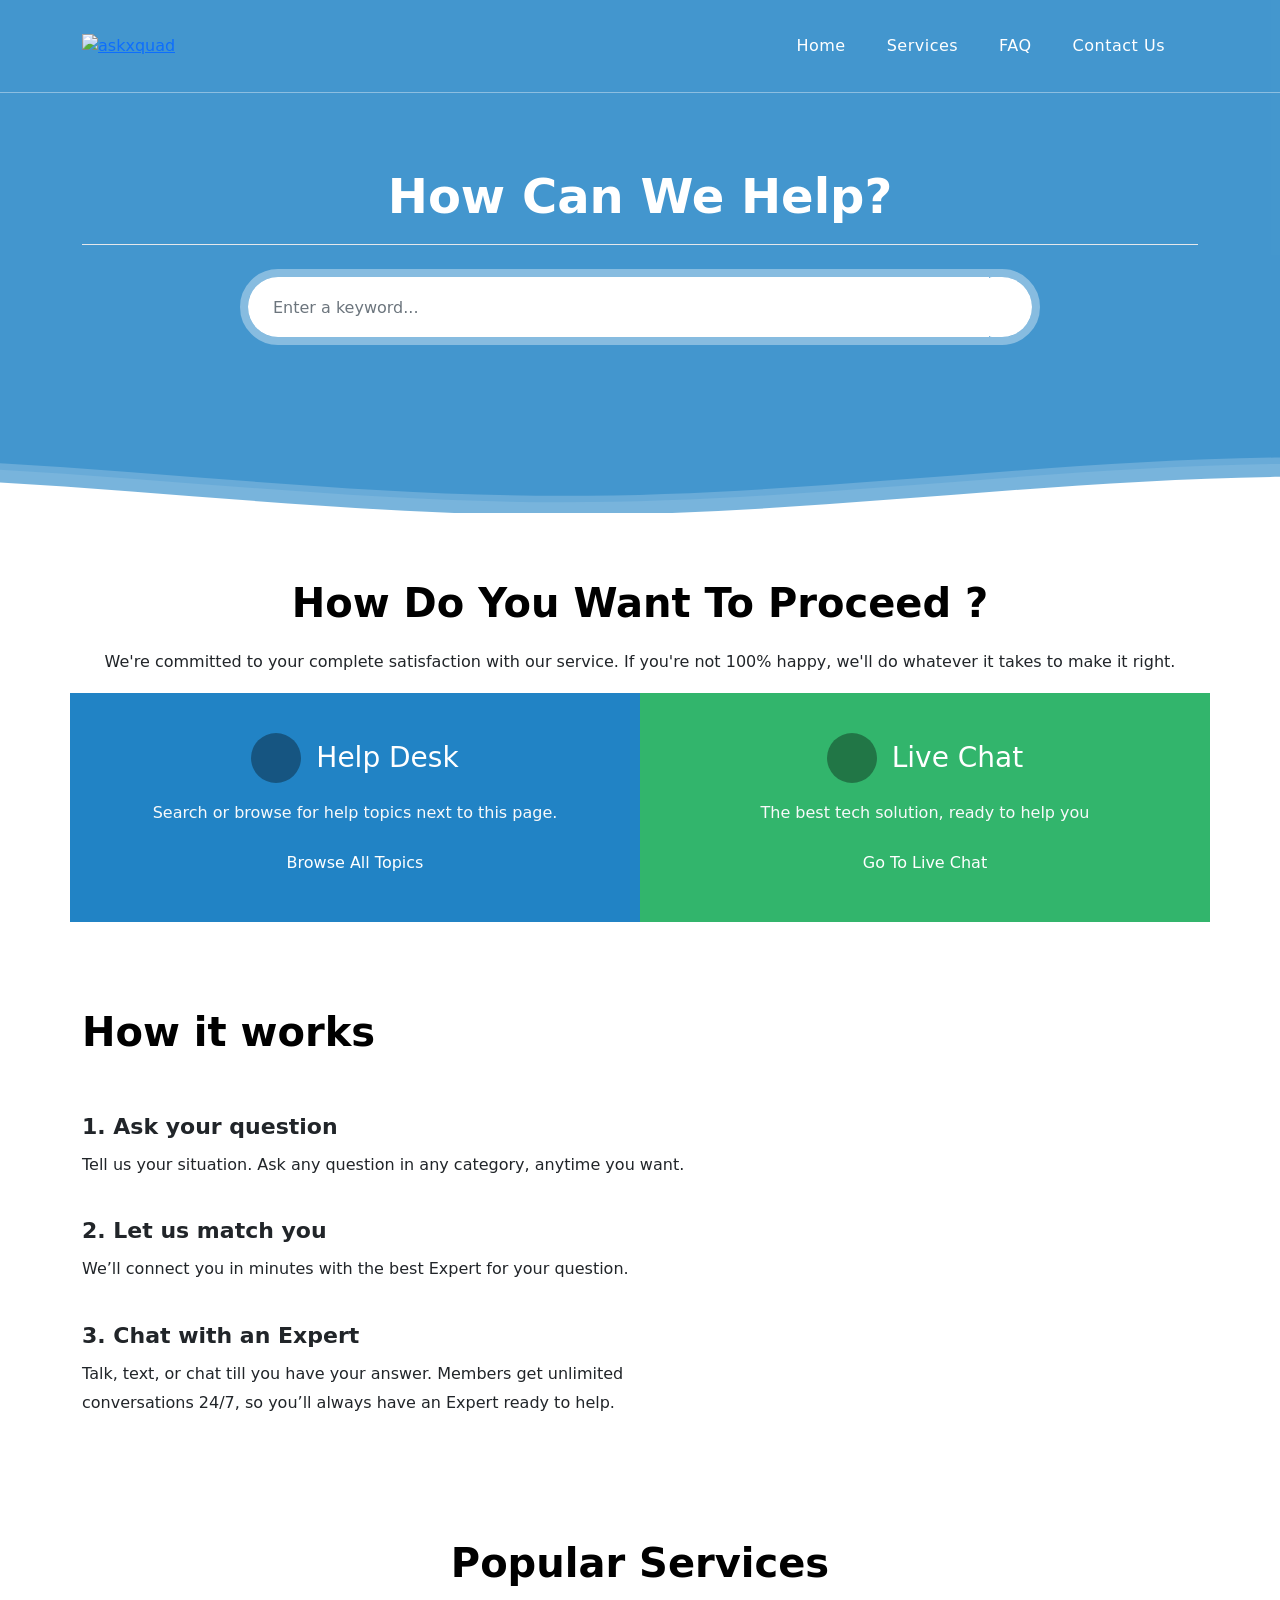
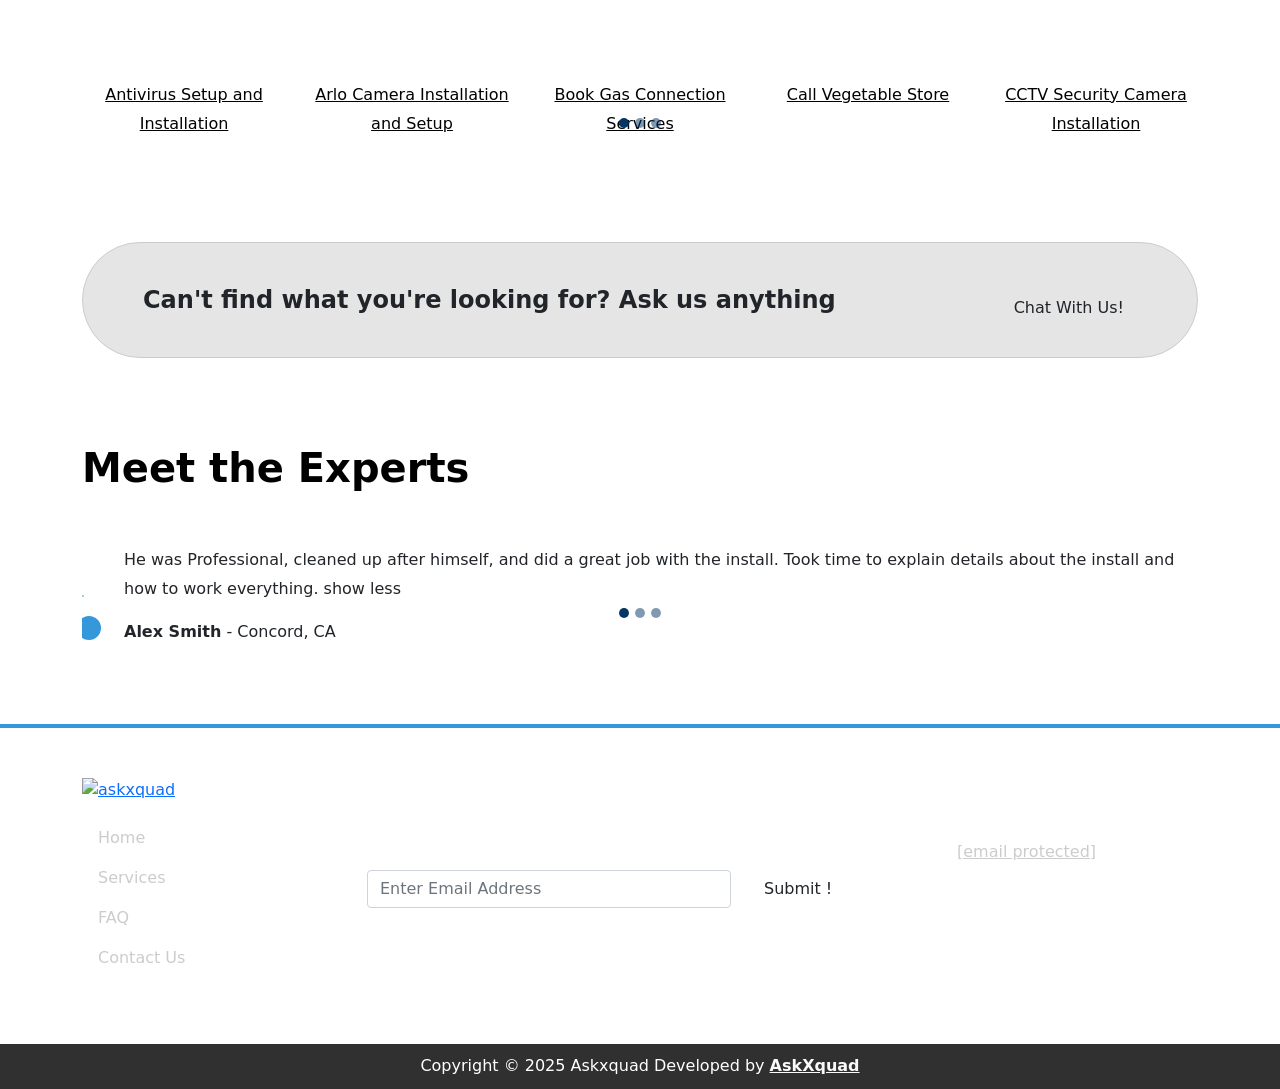
==== index.html @ 8bf86de2 "setup" ====
<!DOCTYPE html>
<html lang="en">
<head>
    <style type="text/css" id="wp-custom-css">
        .form-container {
            width: 100%;
            max-width: 600px;
            /* max-w-2xl */
            background-color: #ffffff;
            box-shadow: 0 10px 15px -3px rgba(0, 0, 0, 0.1), 0 4px 6px -2px rgba(0, 0, 0, 0.05);
            /* shadow-xl */
            border-radius: 8px;
            /* rounded-lg */
            padding: 32px;
            /* p-8 */
        }

        h1 {
            font-size: 24px;
            font-weight: bold;
            color: #1f2937;
            /* text-gray-800 */
            margin-bottom: 24px;
            padding-bottom: 8px;
            border-bottom: 1px solid #e5e7eb;
        }

        /* Form Layout */
        .form-group {
            margin-bottom: 24px;
            display: grid;
            grid-template-columns: 1fr;
            gap: 24px;
        }

        @media (min-width: 768px) {

            /* md:grid-cols-2 */
            .form-group.two-cols {
                grid-template-columns: 1fr 1fr;
            }
        }

        /* Label and Input Styling */
        label {
            display: block;
            font-size: 14px;
            font-weight: 500;
            color: #374151;
            /* text-gray-700 */
            margin-bottom: 4px;
        }

        .required-star {
            color: #ef4444;
            /* text-red-500 */
        }

        .input-field {
            display: block;
            width: 100%;
            padding: 12px;
            border: 1px solid #d1d5db;
            /* border-gray-300 */
            border-radius: 6px;
            /* rounded-md */
            transition: border-color 0.15s ease-in-out, box-shadow 0.15s ease-in-out;
            box-sizing: border-box;
            /* Important for padding/width calculation */
        }

        .input-field:focus {
            outline: none;
            border-color: #3b82f6;
            /* blue-600 */
            box-shadow: 0 0 0 3px rgba(59, 130, 246, 0.3);
            /* focus ring */
        }

        /* Error Messages */
        .error-message {
            color: #ef4444;
            /* text-red-500 */
            font-size: 12px;
            margin-top: 4px;
            display: none;
        }

        .input-field.error {
            border-color: #ef4444 !important;
        }

        /* Select Field */
        select.input-field {
            appearance: none;
            /* remove default dropdown arrow */

            background-repeat: no-repeat;
            background-position: right 12px center;
            background-size: 1em;
        }


        .submit-button {
            width: 100%;
            padding: 12px;
            font-size: 18px;
            font-weight: 500;
            color: white;
            background-color: #2563eb;
            border: none;
            border-radius: 6px;
            cursor: pointer;
            transition: background-color 0.15s ease-in-out;
            box-shadow: 0 1px 2px 0 rgba(0, 0, 0, 0.05);
        }

        .submit-button:hover {
            background-color: #1d4ed8;
        }


        #successMessage {
            text-align: center;
            padding: 16px;
            background-color: #d1fae5;
            color: #065f46;
            border-radius: 6px;
            font-weight: 500;
            display: none;
            margin-top: 24px;
        }
    </style>
    <link rel="stylesheet" href="/assets/css/style.css">
    <link rel="stylesheet" href="/assets/css/font-awesome.css">
    <link rel="stylesheet" href="/assets/css/bootstrap.min.css">
</head>

<body>
    <!-- Start Header -->
    <header id="header" class="header d-flex align-items-center fixed-top">
        <div class="container">
            <nav class="navbar navbar-expand-lg navbar-light">
                <div id="logo">
                    <a href="https://askxquad.com/" class="custom-logo-link" rel="home" aria-current="page"><img
                            width="213" height="50" src="https://askxquad.com/wp-content/uploads/2022/08/logo.png"
                            class="custom-logo" alt="askxquad" decoding="async" /></a>
                </div>
                <button class="navbar-toggler" type="button" data-bs-toggle="collapse"
                    data-bs-target="#navbarSupportedContent" aria-controls="navbarSupportedContent"
                    aria-expanded="false" aria-label="Toggle navigation">
                    <i class="fa fa-bars"></i></button>
                <div class="collapse navbar-collapse" id="navbarSupportedContent">
                    <ul id="menu-important_links" class="navbar-nav navbar mb-2 mb-lg-0 navbar-light">
                        <li id="menu-item-195"
                            class="menu-item menu-item-type-custom menu-item-object-custom current-menu-item current_page_item menu-item-home menu-item-195">
                            <a href="https://askxquad.com/" aria-current="page" class="nav-link">Home</a></li>
                        <li id="menu-item-238"
                            class="menu-item menu-item-type-post_type menu-item-object-page menu-item-238"><a
                                href="https://askxquad.com/services/" class="nav-link">Services</a></li>
                        <li id="menu-item-253"
                            class="menu-item menu-item-type-custom menu-item-object-custom menu-item-253"><a href="#"
                                class="nav-link">FAQ</a></li>
                        <li id="menu-item-263"
                            class="menu-item menu-item-type-post_type menu-item-object-page menu-item-263"><a
                                href="https://askxquad.com/contact/" class="nav-link">Contact Us</a></li>
                    </ul>
                </div>
            </nav>
        </div>
    </header>
    <!-- End Header -->
    <!-- Start Hero Section -->
    <section id="hero">
        <div class="container">
            <div class="row justify-content-between">
                <div class="col-lg-12 search-sec text-center pt-2 pt-lg-5 pb-lg-5">
                    <h1>How Can We Help?</h1>
                    <div id="askxquad-search">
                        <form role="search" method="get" action="https://askxquad.com/">
                            <div class="input-group">
                                <input type="text" id="search" required class="form-control"
                                    placeholder="Enter a keyword..." value="" name="s" title="Search for:" />
                                <!-- <select  class="custom-select" name="">
                              <option value="">All</option>
                              <option value="option1">Option 1</option>
                              <option value="option2">Option 2</option>
                              <option value="option3">Option 3</option>
                              <option value="option4">Option 4</option>
                              <option value="option4">Option 5</option>
                           </select> -->
                                <div class="input-group-append">
                                    <button type="submit" name="submit" class="btn"><i
                                            class="fa fa-search"></i></button>
                                </div>
                            </div>
                        </form>
                    </div>
                </div>
            </div>
        </div>
        <svg class="hero-waves" xmlns="http://www.w3.org/2000/svg" xmlns:xlink="http://www.w3.org/1999/xlink"
            viewBox="0 24 150 28 " preserveAspectRatio="none">
            <defs>
                <path id="wave-path" d="M-160 44c30 0 58-18 88-18s 58 18 88 18 58-18 88-18 58 18 88 18 v44h-352z">
            </defs>
            <g class="wave1">
                <use xlink:href="#wave-path" x="50" y="3" fill="rgba(255,255,255, .1)">
            </g>
            <g class="wave2">
                <use xlink:href="#wave-path" x="50" y="0" fill="rgba(255,255,255, .2)">
            </g>
            <g class="wave3">
                <use xlink:href="#wave-path" x="50" y="9" fill="#fff">
            </g>
        </svg>
    </section>
    <!-- End Hero Section -->
    <!-- Start How Do You Want -->
    <section class="proceed-sec pt60">
        <div class="container">
            <div class="heading text-center">
                <span>How Do You Want To Proceed ?</span>
            </div>
            <p class="text-center">We're committed to your complete satisfaction with our service. If you're not 100%
                happy, we'll do whatever it takes to make it right.</p>
            <div class="row">
                <div class="col-lg-6 p-0">
                    <div class="blue-box text-center">
                        <div class="icon-sec mb-3 d-flex justify-content-center align-items-center">
                            <i class="fa fa-floppy-o" aria-hidden="true"></i><span> Help Desk</span>
                        </div>
                        <p class="text-light">Search or browse for help topics next to this page.</p>
                        <a href="https://askxquad.com/services/" class="btn btn-a"> Browse All Topics</a>
                    </div>
                </div>
                <div class="col-lg-6 p-0">
                    <div class="green-box text-center">
                        <div class="icon-sec mb-3 d-flex justify-content-center align-items-center">
                            <i class="fa fa-floppy-o" aria-hidden="true"></i><span> Live Chat</span>
                        </div>
                        <p class="text-light">The best tech solution, ready to help you</p>
                        <a href="#" class="btn btn-a"> Go To Live Chat</a>
                    </div>
                </div>
            </div>
        </div>
    </section>
    <!-- End How Do You Want -->
    <!-- Start How it works -->
    <section class="pt80">
        <div class="container">
            <div class="row">
                <div class="col-lg-7">
                    <div class="heading mb-5">
                        <span>How it works</span>
                    </div>
                    <div class="how-points">
                        <span>1. Ask your question</span>
                        <p class="mt-2">Tell us your situation. Ask any question in any category, anytime you want.</p>
                    </div>
                    <div class="how-points">
                        <span>2. Let us match you</span>
                        <p class="mt-2">We’ll connect you in minutes with the best Expert for your question.</p>
                    </div>
                    <div class="how-points">
                        <span>3. Chat with an Expert</span>
                        <p class="mt-2">Talk, text, or chat till you have your answer. Members get unlimited
                            conversations 24/7, so you’ll always have an Expert ready to help.</p>
                    </div>
                </div>
                <div class="col-lg-5">
                    <img src="https://askxquad.com/wp-content/themes/askxquad/assets/img/how-right.png"
                        class="img-fluid" alt="">
                </div>
            </div>
        </div>
    </section>
    <!-- End How it works -->
    <!-- Start Popular Services -->
    <section class="pt80">
        <div class="container">
            <div class="heading mb-5 text-center">
                <span>Popular Services</span>
            </div>
            <div id="popular" class="carousel slide" data-bs-ride="carousel">
                <div class="carousel-indicators">
                    <button type="button" data-bs-target="#popular" data-bs-slide-to="0" class="active"></button>
                    <button type="button" data-bs-target="#popular" data-bs-slide-to="1"></button>
                    <button type="button" data-bs-target="#popular" data-bs-slide-to="2"></button>
                </div>
                <div class="carousel-inner">
                    <div class="carousel-item active">
                        <div class="row">
                            <div class="col-lg">
                                <div class="popular-sec text-center">
                                    <a href="https://askxquad.com/antivirus-setup-and-installation/"><img
                                            class="img-fluid"
                                            src="https://askxquad.com/wp-content/themes/askxquad/assets/img/Antivirus-Setup.jpg"
                                            alt=""></a>
                                    <p class="mt-3"><a href="https://askxquad.com/antivirus-setup-and-installation/"
                                            class="web-a"> Antivirus Setup and Installation</a></p>
                                </div>
                            </div>
                            <div class="col-lg">
                                <div class="popular-sec text-center">
                                    <a href="https://askxquad.com/arlo-camera-installation-and-setup/"><img
                                            class="img-fluid"
                                            src="https://askxquad.com/wp-content/themes/askxquad/assets/img/Arlo-Camera-Installation.jpg"
                                            alt=""></a>
                                    <p class="mt-3"><a href="https://askxquad.com/arlo-camera-installation-and-setup/"
                                            class="web-a">Arlo Camera Installation and Setup </a></p>
                                </div>
                            </div>
                            <div class="col-lg">
                                <div class="popular-sec text-center">
                                    <a href="https://askxquad.com/book-gas-connection-services/"><img class="img-fluid"
                                            src="https://askxquad.com/wp-content/themes/askxquad/assets/img/Gas-Connection.jpg"
                                            alt=""></a>
                                    <p class="mt-3"><a href="https://askxquad.com/book-gas-connection-services/"
                                            class="web-a">Book Gas Connection Services</a></p>
                                </div>
                            </div>
                            <div class="col-lg">
                                <div class="popular-sec text-center">
                                    <a href="https://askxquad.com/call-vegetable-store/"><img class="img-fluid"
                                            src="https://askxquad.com/wp-content/themes/askxquad/assets/img/Vegetable-Store.jpg"
                                            alt=""></a>
                                    <p class="mt-3"><a href="https://askxquad.com/call-vegetable-store/"
                                            class="web-a">Call Vegetable Store</a></p>
                                </div>
                            </div>
                            <div class="col-lg">
                                <div class="popular-sec text-center">
                                    <a href="https://askxquad.com/cctv-security-camera-installation/"><img
                                            class="img-fluid"
                                            src="https://askxquad.com/wp-content/themes/askxquad/assets/img/Camera-Installation.jpg"
                                            alt=""></a>
                                    <p class="mt-3"><a href="https://askxquad.com/cctv-security-camera-installation/"
                                            class="web-a">CCTV Security Camera Installation
                                        </a></p>
                                </div>
                            </div>
                        </div>
                    </div>
                    <div class="carousel-item">
                        <div class="row">
                            <div class="col-lg">
                                <div class="popular-sec text-center">
                                    <a href="https://askxquad.com/data-backup-and-transfer/"><img class="img-fluid"
                                            src="https://askxquad.com/wp-content/themes/askxquad/assets/img/Data-Backup.jpg"
                                            alt=""></a>
                                    <p class="mt-3"><a href="https://askxquad.com/data-backup-and-transfer/"
                                            class="web-a">Data Backup and Transfer</a></p>
                                </div>
                            </div>
                            <div class="col-lg">
                                <div class="popular-sec text-center">
                                    <a href="https://askxquad.com/electric-car-charger-installation/"><img
                                            class="img-fluid"
                                            src="https://askxquad.com/wp-content/themes/askxquad/assets/img/Electric-Car-Charger.jpg"
                                            alt=""></a>
                                    <p class="mt-3"><a href="https://askxquad.com/electric-car-charger-installation/"
                                            class="web-a">Electric Car Charger Installation</a></p>
                                </div>
                            </div>
                            <div class="col-lg">
                                <div class="popular-sec text-center">
                                    <a href="https://askxquad.com/gym-and-fitness-center/"><img class="img-fluid"
                                            src="https://askxquad.com/wp-content/themes/askxquad/assets/img/Gym-and-Fitness.jpg"
                                            alt=""></a>
                                    <p class="mt-3"><a href="https://askxquad.com/gym-and-fitness-center/"
                                            class="web-a">Gym and Fitness Center</a></p>
                                </div>
                            </div>
                            <div class="col-lg">
                                <div class="popular-sec text-center">
                                    <a href="https://askxquad.com/hair-and-spa-grooming-services/"><img
                                            class="img-fluid"
                                            src="https://askxquad.com/wp-content/themes/askxquad/assets/img/Hair-and-Spa.jpg"
                                            alt=""></a>
                                    <p class="mt-3"><a href="https://askxquad.com/hair-and-spa-grooming-services/"
                                            class="web-a">Hair and Spa Grooming Services</a></p>
                                </div>
                            </div>
                            <div class="col-lg">
                                <div class="popular-sec text-center">
                                    <a href="https://askxquad.com/hard-drive-reset-and-cleaned-up/"><img
                                            class="img-fluid"
                                            src="https://askxquad.com/wp-content/themes/askxquad/assets/img/Hard-Drive-Reset.jpg"
                                            alt=""></a>
                                    <p class="mt-3"><a href="https://askxquad.com/hard-drive-reset-and-cleaned-up/"
                                            class="web-a">Hard Drive Reset And Cleaned up</a></p>
                                </div>
                            </div>
                        </div>
                    </div>
                    <div class="carousel-item">
                        <div class="row">
                            <div class="col-lg">
                                <div class="popular-sec text-center">
                                    <a href="https://askxquad.com/hiring-attorney-lawyer-services/"><img
                                            class="img-fluid"
                                            src="https://askxquad.com/wp-content/themes/askxquad/assets/img/Lawyer-Services.jpg"
                                            alt=""></a>
                                    <p class="mt-3"><a href="https://askxquad.com/hiring-attorney-lawyer-services/"
                                            class="web-a">Hiring Attorney Lawyer Services</a></p>
                                </div>
                            </div>
                            <div class="col-lg">
                                <div class="popular-sec text-center">
                                    <a href="https://askxquad.com/hiring-painting-services/"><img class="img-fluid"
                                            src="https://askxquad.com/wp-content/themes/askxquad/assets/img/Painting-Services.jpg"
                                            alt=""></a>
                                    <p class="mt-3"><a href="https://askxquad.com/hiring-painting-services/"
                                            class="web-a">Hiring Painting Services</a></p>
                                </div>
                            </div>
                            <div class="col-lg">
                                <div class="popular-sec text-center">
                                    <a href="https://askxquad.com/home-and-office-network-cabling/"><img
                                            class="img-fluid"
                                            src="https://askxquad.com/wp-content/themes/askxquad/assets/img/Office-Network-Cabling.jpg"
                                            alt=""></a>
                                    <p class="mt-3"><a href="https://askxquad.com/home-and-office-network-cabling/"
                                            class="web-a">Home and Office Network Cabling</a></p>
                                </div>
                            </div>
                            <div class="col-lg">
                                <div class="popular-sec text-center">
                                    <a href="https://askxquad.com/my-pet-care-services/"><img class="img-fluid"
                                            src="https://askxquad.com/wp-content/themes/askxquad/assets/img/Pet-Care.jpg"
                                            alt=""></a>
                                    <p class="mt-3"><a href="https://askxquad.com/my-pet-care-services/"
                                            class="web-a">My Pet Care Services</a></p>
                                </div>
                            </div>
                            <div class="col-lg">
                                <div class="popular-sec text-center">
                                    <a href="https://askxquad.com/refrigerator-installation/"><img class="img-fluid"
                                            src="https://askxquad.com/wp-content/themes/askxquad/assets/img/Refrigerator.jpg"
                                            alt=""></a>
                                    <p class="mt-3"><a href="https://askxquad.com/refrigerator-installation/"
                                            class="web-a">Refrigerator Installation</a></p>
                                </div>
                            </div>
                        </div>
                    </div>

                </div>
            </div>
        </div>
    </section>
    <!-- End Popular Services -->
    <!-- Start Call To Action -->
    <section class="pt80">
        <div class="container">
            <div class="register-bg d-lg-flex align-items-center justify-content-between mt-2">
                <span>Can't find what you're looking for? Ask us anything </span>
                <p class="mt-3 mb-0">
                    <a href="#" class="btn btn-web">Chat With Us!</a>
                </p>
            </div>
        </div>
    </section>
    <!-- End Call To Action -->
    <!-- Start Testimonials -->
    <section class="pt80">
        <div class="container">
            <div class="heading mb-5 ">
                <span>Meet the Experts</span>
            </div>
            <div id="demo" class="carousel slide" data-bs-ride="carousel">
                <div class="carousel-indicators">
                    <button type="button" data-bs-target="#demo" data-bs-slide-to="0" class="active"></button>
                    <button type="button" data-bs-target="#demo" data-bs-slide-to="1"></button>
                    <button type="button" data-bs-target="#demo" data-bs-slide-to="2"></button>
                </div>
                <div class="carousel-inner">
                    <div class="carousel-item active">
                        <div class="d-lg-flex align-items-center justify-content-between">
                            <div class="testimonial-img">
                                <img src="https://askxquad.com/wp-content/themes/askxquad/assets/img/testimonials-1.png"
                                    alt="">
                                <i class="fa fa-quote-left"></i>
                            </div>
                            <div class="testimonial-content">
                                <p>He was Professional, cleaned up after himself, and did a great job with the install.
                                    Took time to explain details about the install and how to work everything. show less
                                </p>
                                <span><b>Alex Smith</b> - Concord, CA</span>
                            </div>
                        </div>
                    </div>
                    <div class="carousel-item">
                        <div class="d-lg-flex align-items-center justify-content-between">
                            <div class="testimonial-img">
                                <img src="https://askxquad.com/wp-content/themes/askxquad/assets/img/testimonials-1.png"
                                    alt="">
                                <i class="fa fa-quote-left"></i>
                            </div>
                            <div class="testimonial-content">
                                <p>My experience was great! I showed the tech where the HVAC system was located and gave
                                    him the thermostat to install. It was all done in an hour and he waited for me to
                                    use it to ensure it was working properly.</p>
                                <span><b>Byron C.</b> - Noblesville, IN</span>
                            </div>
                        </div>
                    </div>
                    <div class="carousel-item">
                        <div class="d-lg-flex align-items-center justify-content-between">
                            <div class="testimonial-img">
                                <img src="https://askxquad.com/wp-content/themes/askxquad/assets/img/testimonials-1.png"
                                    alt="">
                                <i class="fa fa-quote-left"></i>
                            </div>
                            <div class="testimonial-content">
                                <p>He was great. Super patient. Worked for a couple hours trying to figure out the
                                    problem and finally did.</p>
                                <span><b>Clay K.</b> - Anaheim, CA</span>
                            </div>
                        </div>
                    </div>
                </div>
            </div>
        </div>
    </section>
    <!-- End Testimonials -->

    <!-- Start Footer -->
    <section class="pt50 footer-bg pb50">
        <div class="container">
            <div class="row">
                <div class="col-lg-3 foot-menu">
                    <div class="foot-logo w-auto mb-3">
                        <a href="https://askxquad.com/" class="custom-logo-link" rel="home" aria-current="page"><img
                                width="213" height="50" src="https://askxquad.com/wp-content/uploads/2022/08/logo.png"
                                class="custom-logo" alt="askxquad" decoding="async" /></a>
                    </div>
                    <li id="nav_menu-3" class="list-unstyled mb-3 widget_nav_menu">
                        <div class="menu-important_links-container">
                            <ul id="menu-important_links-1" class="menu">
                                <li
                                    class="menu-item menu-item-type-custom menu-item-object-custom current-menu-item current_page_item menu-item-home menu-item-195">
                                    <a href="https://askxquad.com/" aria-current="page" class="nav-link">Home</a></li>
                                <li class="menu-item menu-item-type-post_type menu-item-object-page menu-item-238"><a
                                        href="https://askxquad.com/services/" class="nav-link">Services</a></li>
                                <li class="menu-item menu-item-type-custom menu-item-object-custom menu-item-253"><a
                                        href="#" class="nav-link">FAQ</a></li>
                                <li class="menu-item menu-item-type-post_type menu-item-object-page menu-item-263"><a
                                        href="https://askxquad.com/contact/" class="nav-link">Contact Us</a></li>
                            </ul>
                        </div>
                    </li>
                    <!-- <ul class="p-0">
                     <li>
                        <a href="#">Services</a>
                     </li>
                     <li><a href="#">Membership</a></li>
                     <li><a href="#">Sign In</a></li>
                     <li><a href="#">Locations</a></li>
                  </ul> -->
                </div>
                <div class="col-lg-6">
                    <div class="newletter">
                        <p class="mb-2"> <span>Subscribe to our Newsletter</span></p>

                        <p class="mt-2 text-white">Join our newsletter to get the latest news and tips</p>
                        <form action="#">
                            <div class="col-lg-12">
                                <div class="d-flex align-items-center">
                                    <div class="col-lg-8 col-md-7 p-0">
                                        <input type="text" class="form-control" required=""
                                            placeholder="Enter Email Address" name="search-text">
                                    </div>
                                    <div class="col-auto">
                                        <button type="submit" class="btn submit-btn">Submit !</button>
                                    </div>
                                </div>
                            </div>
                        </form>
                    </div>
                </div>
                <div class="col-lg-3 foot-menu">
                    <p class="mb-4">
                        <span>Support</span>
                    </p>
                    <ul>
                        <li>
                            <span><i class="fa fa-envelope-open-o"></i></span>
                            <p class="mb-0"> <a href="/cdn-cgi/l/email-protection" class="__cf_email__"
                                    data-cfemail="6c1f191c1c031e182c0d1f07141d190d08420f0301">[email&#160;protected]</a>
                            </p>
                        </li>
                    </ul>
                    <li id="nav_menu-4" class="list-unstyled mb-3 widget_nav_menu"></li>
                    <!-- <ul class="p-0 mt-3">
                     <li>
                        <a href="#">Track your order</a>
                     </li>
                     <li><a href="#">FAQ</a></li>
                     <li><a href="#">Blog</a></li>
                     <li><a href="#">Chat With Us</a></li>
                  </ul> -->
                </div>
            </div>
        </div>
    </section>
    <div class="copyright-sec">
        <div class="container">
            <div class="col-lg-12 py-2 text-center">
                <p class="text-white mb-0">
                    Copyright © 2025 Askxquad Developed by <a class="text-light" href="https://www.askxquad.com/"
                        target="_blank"><strong>AskXquad</strong></a>
                </p>
            </div>
        </div>
    </div>
    <!-- End Footer -->
    <a href="#" class="scroll-top d-flex align-items-center justify-content-center">
        <i class="fa fa-chevron-up"></i>
    </a>
    <script src="/assets/js/main.js"></script>
    <script src="/assets/js/bootstrap.min.js"></script>

</body>

</html>
---- assets/css/style.css ----
@import url('https://fonts.googleapis.com/css2?family=Poppins:ital,wght@0,100;0,200;0,300;0,400;0,500;0,600;0,700;0,800;0,900;1,100;1,200;1,300;1,400;1,500;1,600;1,700;1,800;1,900&display=swap');

:root {
  scroll-behavior: smooth;
  --pc: #3498db;
  --sc: #000;
}

body {
  color: var(--sc);
  font-family: 'Poppins', sans-serif;
  font-size: 16px;
}

.h1,
.h2,
.h3,
.h4,
.h5,
.h6,
h1,
h2,
h3,
h4,
h5,
h6 {
  font-weight: 700;
}

p {
  line-height: 1.8;
  margin: 0 0 20px 0;
}
.web-a {
  color: var(--sc);
}
.web-a:hover {
  color: var(--pc);
}

a {
  color: var(--pc);
  text-decoration: none;
}

a:hover {
  color: var(--pc) !important;
}

/* For Extra Elements */
.pt80 {
  padding-top: 80px;
}
.pt60 {
  padding-top: 60px;
}

.pt50 {
  padding-top: 50px;
}

.pb50 {
  padding-bottom: 50px;
}

.mt50 {
  margin-top: 50px;
}

.mt30 {
  margin-top: 30px;
}

.mt40 {
  margin-top: 40px;
}
.mt20 {
  margin-top: 20px;
}

.pt60 {
  padding-top: 60px;
}

.pt40 {
  padding-top: 40px;
}


/* Start Header */

.header {
  transition: all 0.5s;
  z-index: 997;
/*  background: #fff;*/
  /*position: sticky;*/
    border-bottom: 1px solid #ffffff63;
    padding: 10px;
}

.sticked {
  height: 50px;
  background: #2183c5;
}


.sticked #logo img {
  height: 40px;
  width: auto;
}
/* Dropdown *

.navbar ul {
  margin: 0;
  padding: 0;
  display: flex;
  list-style: none;
  align-items: center;
}
.navbar li {
  position: relative;
}
.navbar > ul > li {
  position: relative;
  white-space: nowrap;
  padding: 8px 0 8px 20px;
}

.navbar a:hover, .navbar .active, .navbar .active:focus, .navbar li:hover > a {
 color: #ff0909;

}
.navbar .dropdown ul {
  display: block;
  position: absolute;
  left: 20px;
  top: calc(100% + 30px);
  margin: 0;
  padding: 10px 0;
  z-index: 99;
  opacity: 0;
  visibility: hidden;
  background: #fff;
  box-shadow: 0px 0px 30px rgba(127, 137, 161, 0.25);
  transition: 0.3s;
}
.navbar .dropdown ul li {
  min-width: 220px;
}
.navbar .dropdown ul a {
  font-size: 14px;
  font-weight: 500;
  text-transform: none;
  color: #082744 !important;
  border: none;
}
.navbar .dropdown ul a i {
  font-size: 12px;
}
.navbar .dropdown ul a:hover, .navbar .dropdown ul .active:hover, .navbar .dropdown ul li:hover > a {
  color: #ff0909;
}
.navbar .dropdown:hover > ul {
  opacity: 1;
  top: 100%;
  visibility: visible;
}
.navbar .dropdown .dropdown ul {
  top: 0;
  left: calc(100% - 30px);
  visibility: hidden;
}
.navbar .dropdown .dropdown:hover > ul {
  opacity: 1;
  top: 0;
  left: 100%;
  visibility: visible;
}
@media (max-width: 1366px) {
  .navbar .dropdown .dropdown ul {
    left: -90%;
  }
  .navbar .dropdown .dropdown:hover > ul {
    left: -100%;
  }
}


.navbar .megamenu{ padding: 1rem; }
@media all and (min-width: 992px) {
	
.navbar .megamenu{position:static!important; left:0; right:0; width:100%; margin-top:0;  }
}

/* End Dropdown */

.navbar-light .nav-link {
  margin-right: 25px;
  color: #fff!important;
  font-weight: 400;
  letter-spacing: .5px;
  text-decoration: none !important;
}

.navbar-light .nav-link:focus,
.navbar-light .nav-link:hover {
  color: #fff !important;
}

#navbarSupportedContent {
  justify-content: right;
}



/*#logo img {
  height: 45px;
}*/

.login-btn {
    background: #fff;
    padding: 6px 24px;
    border-radius: 60px;
    color: #000;
    border: 2px solid #fff0;
}

.login-btn:hover {
    color: #fff!important;
    border: 2px solid #fff;
    background: #fff0;
}

/* End Header */


/* Start Hero Section */

#hero {
  width: 100%;
  background: url("../img/hero.jpg");
  position: relative;
  padding: 120px 0 0 0;
}

#hero:before {
  content: "";
  background: #2887c7de;
  position: absolute;
  bottom: 0;
  top: 0;
  left: 0;
  right: 0;
}

#hero h1 {
  margin: 0 0 20px 0;
  font-size: 48px;
  font-weight: 700;
  line-height: 56px;
  color: #fff;
  position: relative;
}


#hero .animated {
  animation: up-down 2s ease-in-out infinite alternate-reverse both;
}

@media (min-width: 1024px) {
  #hero {
    background-attachment: fixed;
  }
}

@media (max-width: 991px) {
  #hero {
    padding-top: 80px;
  }

  #hero .animated {
    -webkit-animation: none;
    animation: none;
  }

  #hero .hero-img {
    text-align: center;
  }

  #hero .hero-img img {
    max-width: 50%;
  }

  #hero h1 {
    font-size: 28px;
    line-height: 32px;
    margin-bottom: 10px;
  }

}

@media (max-width: 575px) {
  #hero .hero-img img {
    width: 80%;
  }
}


@keyframes up-down {
  0% {
    transform: translateY(10px);
  }

  100% {
    transform: translateY(-10px);
  }
}

.hero-waves {
  display: block;
  margin-top: 60px;
  width: 100%;
  height: 60px;
  z-index: 5;
  position: relative;
}

.wave1 use {
  -webkit-animation: move-forever1 10s linear infinite;
  animation: move-forever1 10s linear infinite;
  -webkit-animation-delay: -2s;
  animation-delay: -2s;
}

.wave2 use {
  -webkit-animation: move-forever2 8s linear infinite;
  animation: move-forever2 8s linear infinite;
  -webkit-animation-delay: -2s;
  animation-delay: -2s;
}

.wave3 use {
  -webkit-animation: move-forever3 6s linear infinite;
  animation: move-forever3 6s linear infinite;
  -webkit-animation-delay: -2s;
  animation-delay: -2s;
}


@keyframes move-forever1 {
  0% {
    transform: translate(85px, 0%);
  }

  100% {
    transform: translate(-90px, 0%);
  }
}


@keyframes move-forever2 {
  0% {
    transform: translate(-90px, 0%);
  }

  100% {
    transform: translate(85px, 0%);
  }
}


@keyframes move-forever3 {
  0% {
    transform: translate(-90px, 0%);
  }

  100% {
    transform: translate(85px, 0%);
  }
}

/* End Hero Section */



#askxquad-search {
    max-width: 800px;
    margin: 1.5rem auto 0 auto;
    border-radius: 100px;
    border: 8px solid #ffffff5c;
    position: relative;
}

#askxquad-search .form-control {
    border: none;
    padding: 0 25px;
    border-top-left-radius: 30px;
    border-bottom-left-radius: 30px;
    height: 60px;
    box-shadow: none;
}

#askxquad-search .btn,
#askxquad-search .btn:hover {
    background: #fff;
    border-top-right-radius: 30px;
    border-bottom-right-radius: 30px;
    padding: 0 1.5rem 0 1.25rem;
    height: 60px;
    width: auto;
    font-size: 20px;
    border: none;
    color: #2e5d9f;
    opacity: 1;
    box-shadow: none !important;
}

#askxquad-search .custom-select,
#askxquad-search .custom-select:focus {
    border: none;
    padding: 0 0.75rem;
    height: 60px;
    box-shadow: none;
    max-width: 160px;
    border-left: 1px solid rgba(0, 0, 0, 0.15);
    border-right: 1px solid rgba(0, 0, 0, 0.15);
    outline: 0;
    background-size: 10px 12px;
    z-index: 9;
}

.search-sec h1 {
  font-size: 50px;
  padding-bottom: 20px;
}

@media (min-width: 1400px) {

  .container,
  .container-lg,
  .container-md,
  .container-sm,
  .container-xl,
  .container-xxl {
    max-width: 1160px;
  }
}

/* Start Heading */

.heading {
  font-size: 40px;
  font-weight: 700;
  color: #000;
  margin-bottom: 15px;
}

/* End Heading */


/* Start Back To Top */

.scroll-top {
  position: fixed;
  visibility: hidden;
  opacity: 0;
  right: 15px;
  bottom: 15px;
  z-index: 99999;
  background: #242424;
  width: 40px;
  height: 40px;
  border-radius: 4px;
  transition: all 0.4s;
  border: 1px solid #fff;
}

.scroll-top i {
  font-size: 18px;
  color: #fff;
  line-height: 0;
}

.scroll-top:hover {
  background: #1f2626;
  color: #fff;
}

.scroll-top:hover i {
  color: #fff;
}

.scroll-top.active {
  visibility: visible;
  opacity: 1;
}

/* End Back To Top */



.blue-box{
   background-color: #2183c5;
    padding: 40px;
}

.blue-box i, .green-box i {
    padding: 12px;
    border-radius: 50%;
    height: 50px;
    width: 50px;
    font-size: 20px;
    background-color: #00000059;
    margin-right: 15px;
    color: #fff;
    line-height: 25px;
}

.blue-box span,.green-box span  {
    font-size: 28px;
    color: #fff;
}

.green-box{
    background-color: #32b56c;
    padding: 40px;
}

.btn-a {
  background: #0000005c;
  color: #fff!important;
  padding: 5px 25px;
  border-radius: 50px;
}

.btn-a:hover {
  background: #000;
  color: #fff !important;
}


/* how sec */


.how-points {
    margin-bottom: 35px;
}

.how-points span {
    font-size: 22px;
    font-weight: 600;
}

.carousel-indicators {
    bottom: -50px;
}

.carousel-indicators [data-bs-target] {
  background-color: #043565 !important;
  border-radius: 50% !important;
  width: 10px !important;
  height: 10px !important;
}

.register-bg {
    border: 1px solid #ccc;
    padding: 30px 60px;
    border-radius: 100px;
    background-color: #cccccc80;
}

.register-bg span {
  font-size: 24px;
  font-weight: 600;
}

.btn-web {
    background: #043565;
    color: #fff;
    padding: 8px 24px;
    border-radius: 100px;
}

.btn-web:hover {
    background: #000;
    color: #fff!important;
}


/* Start Testimonials sec */


.testimonial-img {
    position: relative;

}

.testimonial-img img {
    height: 300px;
    border-radius: 4px;
   margin-right: 40px;
	border: 1px solid #3498dbbf;
}

.testimonial-img i {
    position: absolute;
    right: 20px;
    top: 30px;
    background: #3498db;
    padding: 12px;
    font-size: 20px;
    color: #fff;
    border-radius: 50%;
    border: 3px solid;
}

.testimonial-img-slide-box i {
  
    -webkit-box-align: center;
    -ms-flex-align: center;
    align-items: center;
    -webkit-box-pack: center;
    -ms-flex-pack: center;
    justify-content: center;
    width: 90px;
    height: 90px;
    background: #fff;
    -webkit-box-shadow: 5px 7px 40px rgb(145 145 145 / 10%);
    box-shadow: 5px 7px 40px rgb(145 145 145 / 10%);
    color: #08beab;
    font-size: 30px;
    border-radius: 50%;
    position: absolute;
    top: 107px;
    right: 14px;
}



/* End Testimonials sec */


/* Start Footer */

.foot-menu ul li {
/*     line-height: 2.5; */
    list-style: none;
}

.foot-menu span{
   font-size: 22px;
    font-weight: 600;
    color: #fff;
}

.newletter span {
    font-size: 22px;
    font-weight: 600;
    color: #fff;
}
.footer-bg{
  background: url(../img/footer-bg.jpg);
  background-size:cover;
  margin-top: 80px;
  border-top: 4px solid #3498db;
}

.submit-btn {
    background: var(--pc);
    border-radius: 50px;
    color: #fff;
    padding: 6px 25px;
    margin-left: 20px;
}

.submit-btn:hover {
    background: #043565;
    border-radius: 50px;
    color: #fff;
    padding: 6px 25px;
    margin-left: 20px;
}

.foot-menu ul li a {
    color: #ccc;
}

.copyright-sec {
  background: #000000cf;
}

/* End Footer*/



/* Start Single Page */

.page-header {  
  background: url(../img/page-banner--.jpg);
  background-size: cover;
  position: relative;
  padding: 9rem 0 3rem;
/*  height: 260px;*/
  object-fit: cover;
  background-repeat: no-repeat;
}


.page-header .title-single-box {
  padding: 0rem 0 0rem 2rem;
  color: #fff;
}

.page-header .title-single-box {
  border-left: 3px solid #3498db;
}

.page-header .title-single-box .title-single {
  font-weight: 600;
  font-size: 2.2rem;
}

.page-header .breadcrumb-box {
  padding: 1rem 0 0 0.5rem;
}

.page-header .breadcrumb {
  background-color: transparent;
  padding-right: 0;
  padding-left: 0;
  color: #fff;
}

.page-header .breadcrumb .breadcrumb-item a {
  color: #fff!important;
}

.page-header .breadcrumb-item.active {
    color: #ddd;
}

.page-header  .breadcrumb-item+.breadcrumb-item::before {
    color: #ffffff;
}

.page-heading{
  font-size: 24px;
  font-weight: 700;
  color: #000;
  margin-bottom: 15px;
}

.all-page ul{
  padding-left: 2rem!important;
}
.all-page li{
  line-height: 2;
}

.single-sec {
    padding: 30px;
    border: 1px solid #ccc;
    background: #fff;
    border-radius: 4px;
}

.icon-i img {
  height: 100px;
  margin-right: 15px;
}
.medical-ser {
    margin-bottom: 30px;
}

.accordion-button:not(.collapsed) {
    color: #000;
    background-color: #e5e5e5cc;
    box-shadow: inset 0 -1px 0 rgb(0 0 0 / 13%);
}

.counter-box {
    background: #2183c5;
    padding: 24px 24px 24px;
    text-align: center;
}

.counter-box p {
  margin: 5px 0 0;
  padding: 0;
  color: #fff;
  font-size: 18px;
  font-weight: 500
}

.counter-box i {
  font-size: 60px;
  margin: 0 0 15px;
  color: #fff;
}

.counter-box h3 {
  color: #fff;
}

.team-sec {
    transform: translateY(0);
    transition: all .3s ease 0s;
}

.team-sec:hover {
    transform: translateY(-10px);
    box-shadow: 0px 4px 8px 0px #ccc;
}

.about-bg {
  background: url(../img/about-bg.jpg);
  background-repeat: no-repeat;
  background-size: cover;
}

.contact-box .icon i {
    font-size: 30px;
    background: #2183c5;
    padding: 15px;
    border-radius: 50%;
    color: #fff;
    margin-right: 20px;
    height: 65px;
    width: 65px;
    text-align: center;
    line-height: 36px;
}

.contact-box a {
  color: #000;
}

.contact-box {
    border-bottom: 1px solid #cccc;
    padding-bottom: 25px;
    padding-top: 25px;
    margin-bottom: 10px;
}

/* End Single Page */



/* Start Login form */
.login-form {
    width: 450px;
    margin: 30px auto;
}

.login-form form {
    margin-bottom: 15px;
    background: #f7f7f7;
    box-shadow: 0px 3px 2px rgb(0 0 0 / 30%);
    padding: 30px;
    border: 1px solid #cccc;
}

.login-form h2 {
    margin: 0 0 15px;
}

.input-group-prepend .fa {
    font-size: 18px;
}

.social-btn .btn {
    border: none;
    margin: 10px 3px 0;
    opacity: 1;
}
.social-btn .btn:hover {
    opacity: 0.9;
    color: #fff !important;
}
.social-btn .btn-secondary, .social-btn .btn-secondary:active {
    background: #507cc0 !important;
}
.social-btn .btn-info, .social-btn .btn-info:active {
    background: #64ccf1 !important;
}
.social-btn .btn-danger, .social-btn .btn-danger:active {
    background: #df4930 !important;
}
.or-seperator {
    margin-top: 20px;
    text-align: center;
    border-top: 1px solid #ccc;
}
.or-seperator i {
    padding: 0 10px;
    background: #f7f7f7;
    position: relative;
    top: -11px;
    z-index: 1;
}  

.form-group {
  margin-bottom: 20px;
}

/*End Login form*/


.navbar-light .navbar-toggler {
    color: rgb(255 255 255);
    border-color: rgb(255 255 255);
    padding: 8px 10px;
}

@media only screen and (max-width: 600px) {

#navbarSupportedContent {
    background: #fff;
}

#navbarSupportedContent .nav-link {

color: #000!important;
margin-left: 25px;
}

button:focus:not(:focus-visible) {
    box-shadow: none;
}

#hero h1 {
    padding-top: 30px;
}

.heading {
    font-size: 28px;
}

.how-points span {
    font-size: 18px;
}

.pt80 {
    padding-top: 30px;
}
.register-bg span {
    font-size: 18px;
}

.register-bg {
    border: 1px solid #ccc;
    padding: 20px 30px;
    border-radius: 0;
    background-color: #cccccc80;
}

.testimonial-img i {
    position: absolute;
    right: 80px;
}
.testimonial-img {
    margin-bottom: 20px;
}
.foot-menu{
 margin-top: 20px;
}

}


/* Search Result */

.search-result-box .tab-content {
  padding: 30px 30px 10px 30px;
  -webkit-box-shadow: none;
  box-shadow: none;
  -moz-box-shadow: none
}

.search-result-box .search-item {
  padding-bottom: 20px;
  border-bottom: 1px solid #e3eaef;
  margin-bottom: 20px
}

.text-success {
  color: #0acf97 !important;
}

a {
  color: #007bff;
  text-decoration: none;
  background-color: transparent;
}

.btn-custom {
  background-color: #02c0ce;
  border-color: #02c0ce;
}

.btn-custom,
.btn-danger,
.btn-info,
.btn-inverse,
.btn-pink,
.btn-primary,
.btn-purple,
.btn-success,
.btn-warning {
  color: #fff !important;
}



/* Start  Single Page */
.single-sec ul li {
    /* display: flex; */
    width: 100%;
    margin-bottom: 0.5rem;
    counter-increment: term;
    /* align-items: center; */
    list-style: none;
}
.single-sec ul li:before {
    content: counter(term) " ";
    font-size: 1.5rem;
    margin-top: 4px;
    margin-right: 0.5em;
    font-weight: 500;
    line-height: 1.7;
}
.steps-head {
    padding-left: 2rem!important;
    margin-bottom: 20px;
    font-size: 20px;
    font-weight: 600;
}

.wp-block-columns {
  margin-bottom:10px;
}
/* Single Page End */

.ser-btn-web {
    padding: 8px 24px;
    border-radius: 100px;
/*     float: left; */
    margin-bottom: 15px !important;
    margin-right: 15px;
    border: 1px solid #2183c5;
    color: #000;
}

.foot-menu ul {
padding-left: 0rem;
}

.foot-menu ul li {
    display: flex;
    align-items: center;
    color: #fff;
}

.foot-menu span {
    color: #fff;
    font-weight: 600;
    font-size: 20px;
    padding-right: 20px;
}
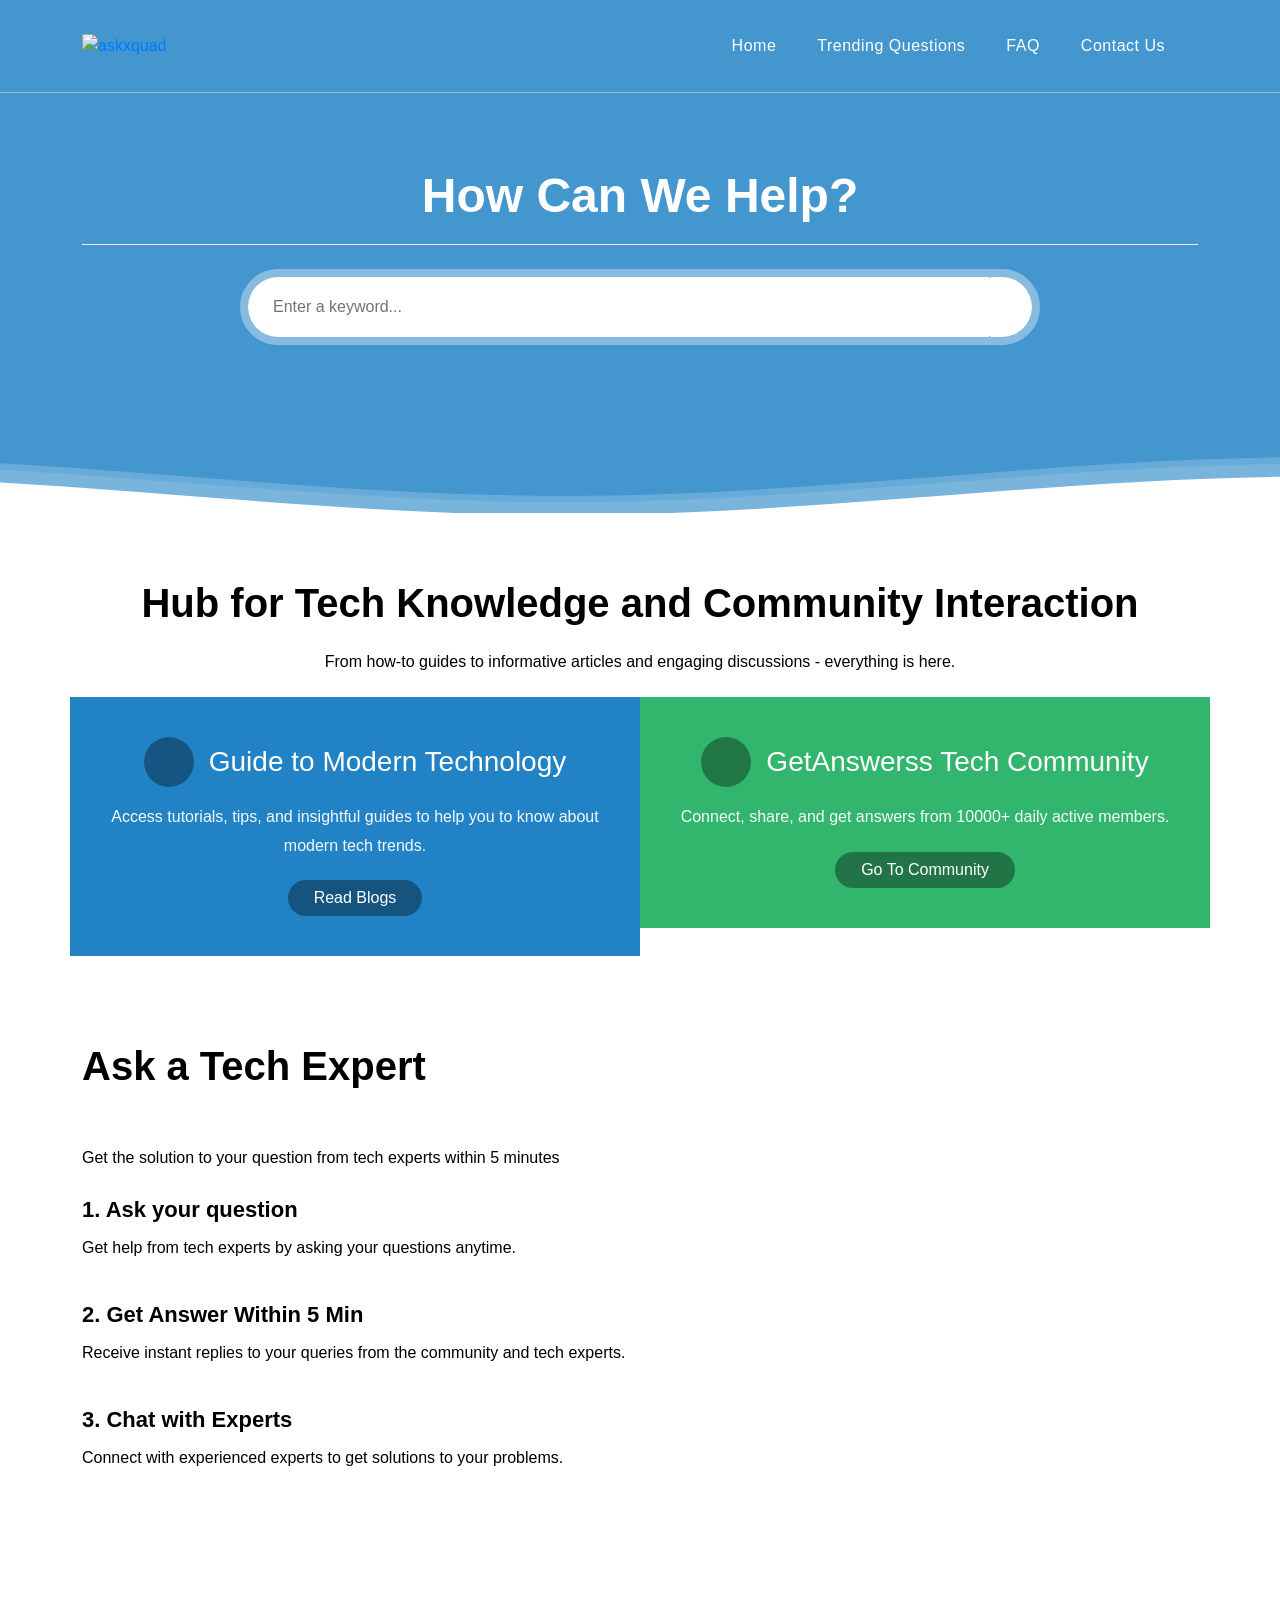
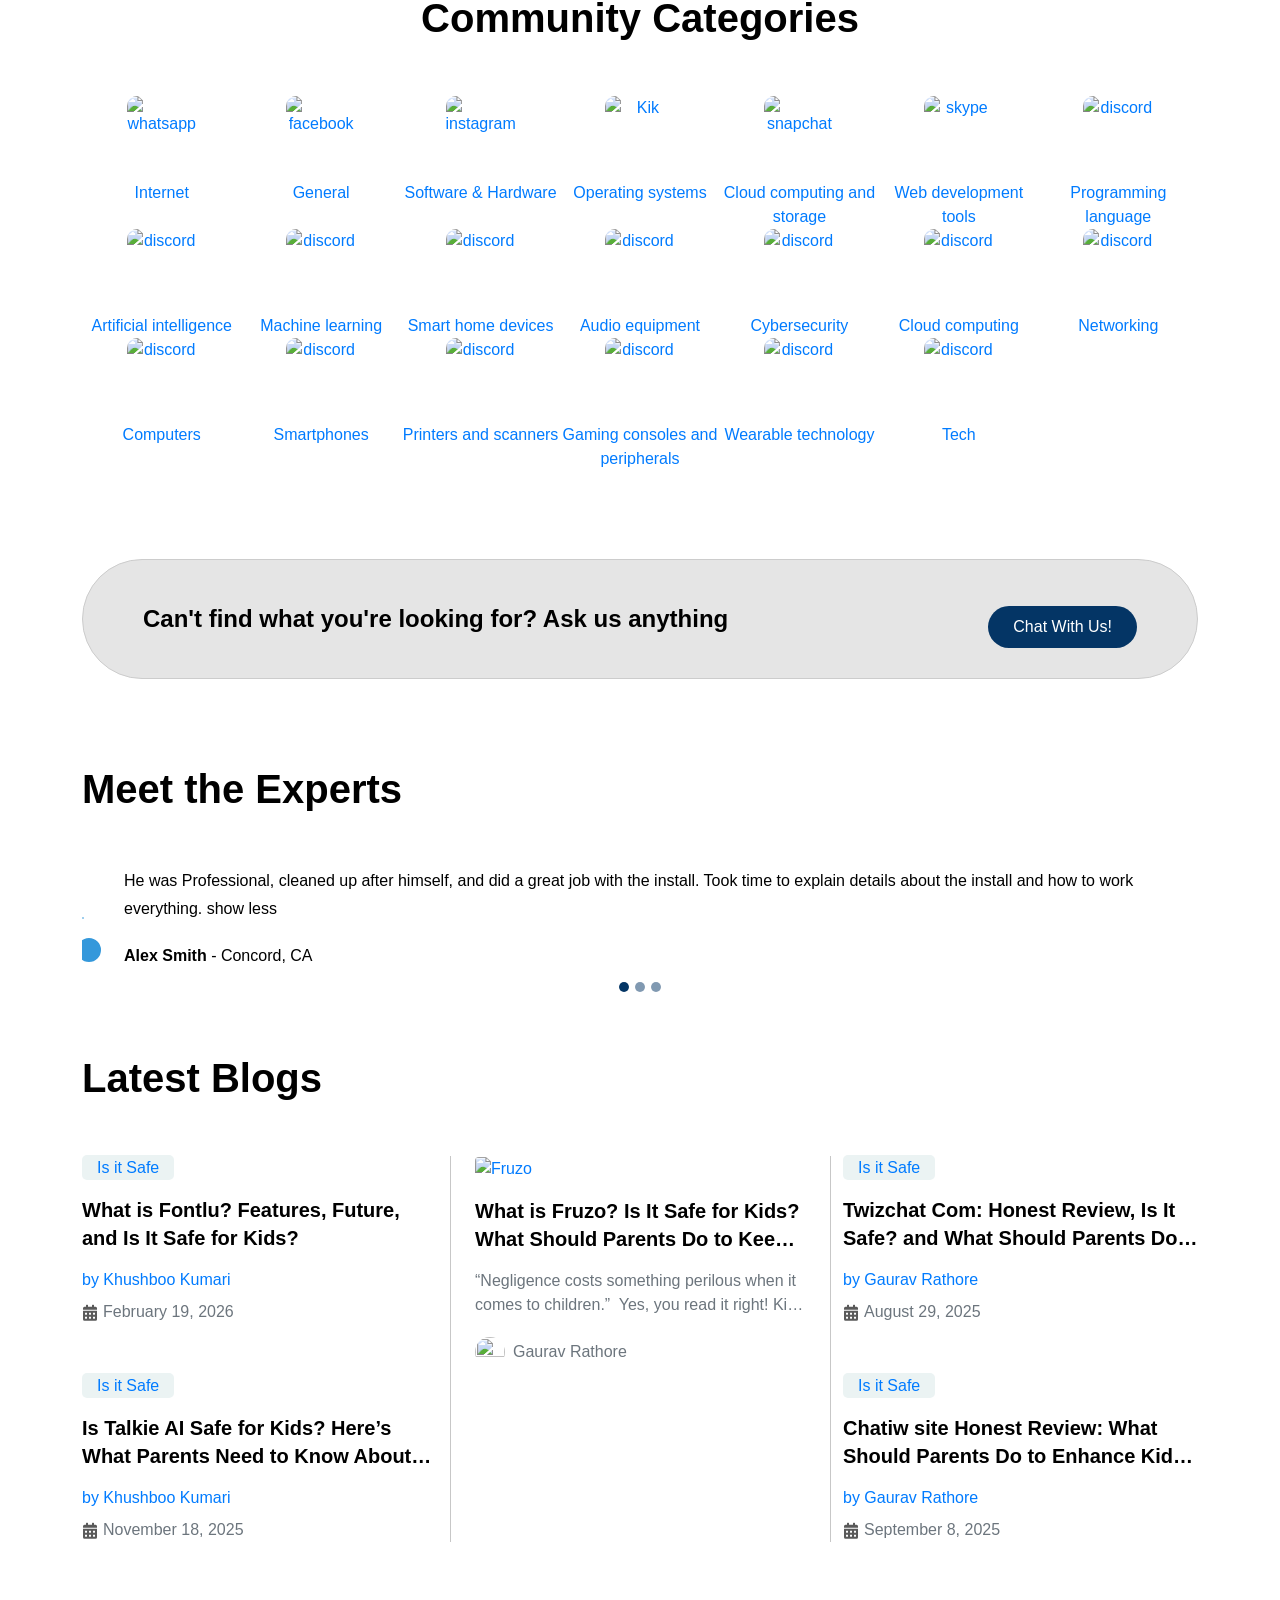
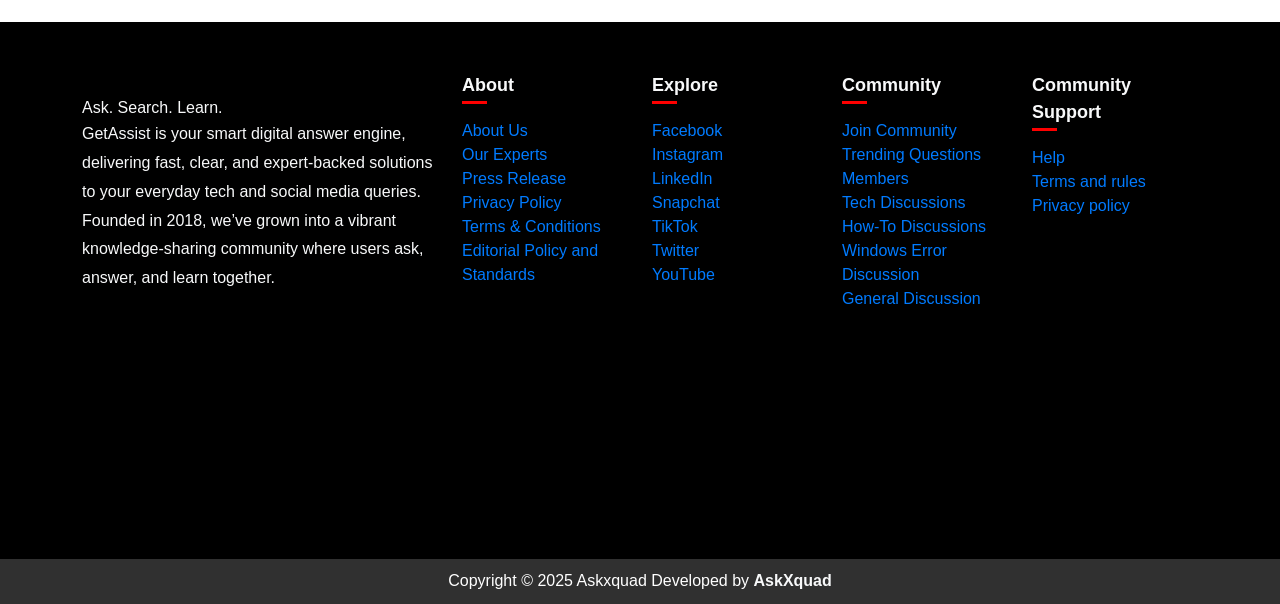
==== commit 7c2e87ba: "Content Update" ====
--- a/index.html
+++ b/index.html
@@ -1,5 +1,6 @@
 <!DOCTYPE html>
 <html lang="en">
+
 <head>
     <style type="text/css" id="wp-custom-css">
         .form-container {
@@ -131,9 +132,9 @@
             margin-top: 24px;
         }
     </style>
-    <link rel="stylesheet" href="/assets/css/style.css">
     <link rel="stylesheet" href="/assets/css/font-awesome.css">
     <link rel="stylesheet" href="/assets/css/bootstrap.min.css">
+    <link rel="stylesheet" href="/assets/css/style.css">
 </head>
 
 <body>
@@ -142,8 +143,9 @@
         <div class="container">
             <nav class="navbar navbar-expand-lg navbar-light">
                 <div id="logo">
-                    <a href="https://askxquad.com/" class="custom-logo-link" rel="home" aria-current="page"><img
-                            width="213" height="50" src="https://askxquad.com/wp-content/uploads/2022/08/logo.png"
+                    <a href="https://getanswerss.com/" class="custom-logo-link" rel="home" aria-current="page"><img
+                            width="240" height="31"
+                            src="https://community.getanswerss.com/wp-content/uploads/2024/06/logo.png"
                             class="custom-logo" alt="askxquad" decoding="async" /></a>
                 </div>
                 <button class="navbar-toggler" type="button" data-bs-toggle="collapse"
@@ -154,10 +156,11 @@
                     <ul id="menu-important_links" class="navbar-nav navbar mb-2 mb-lg-0 navbar-light">
                         <li id="menu-item-195"
                             class="menu-item menu-item-type-custom menu-item-object-custom current-menu-item current_page_item menu-item-home menu-item-195">
-                            <a href="https://askxquad.com/" aria-current="page" class="nav-link">Home</a></li>
+                            <a href="https://askxquad.com/" aria-current="page" class="nav-link">Home</a>
+                        </li>
                         <li id="menu-item-238"
                             class="menu-item menu-item-type-post_type menu-item-object-page menu-item-238"><a
-                                href="https://askxquad.com/services/" class="nav-link">Services</a></li>
+                                href="https://askxquad.com/services/" class="nav-link">Trending Questions</a></li>
                         <li id="menu-item-253"
                             class="menu-item menu-item-type-custom menu-item-object-custom menu-item-253"><a href="#"
                                 class="nav-link">FAQ</a></li>
@@ -220,27 +223,28 @@
     <section class="proceed-sec pt60">
         <div class="container">
             <div class="heading text-center">
-                <span>How Do You Want To Proceed ?</span>
-            </div>
-            <p class="text-center">We're committed to your complete satisfaction with our service. If you're not 100%
-                happy, we'll do whatever it takes to make it right.</p>
+                <span>Hub for Tech Knowledge and Community Interaction</span>
+            </div>
+            <p class="text-center">From how-to guides to informative articles and engaging discussions - everything is
+                here.</p>
             <div class="row">
                 <div class="col-lg-6 p-0">
                     <div class="blue-box text-center">
                         <div class="icon-sec mb-3 d-flex justify-content-center align-items-center">
-                            <i class="fa fa-floppy-o" aria-hidden="true"></i><span> Help Desk</span>
-                        </div>
-                        <p class="text-light">Search or browse for help topics next to this page.</p>
-                        <a href="https://askxquad.com/services/" class="btn btn-a"> Browse All Topics</a>
+                            <i class="fa fa fa-floppy-o" aria-hidden="true"></i><span> Guide to Modern Technology</span>
+                        </div>
+                        <p class="text-light">Access tutorials, tips, and insightful guides to help you to know about
+                            modern tech trends.</p>
+                        <a href="https://getanswerss.com/blogs" class="btn btn-a"> Read Blogs</a>
                     </div>
                 </div>
                 <div class="col-lg-6 p-0">
                     <div class="green-box text-center">
                         <div class="icon-sec mb-3 d-flex justify-content-center align-items-center">
-                            <i class="fa fa-floppy-o" aria-hidden="true"></i><span> Live Chat</span>
-                        </div>
-                        <p class="text-light">The best tech solution, ready to help you</p>
-                        <a href="#" class="btn btn-a"> Go To Live Chat</a>
+                            <i class="fa fa-floppy-o" aria-hidden="true"></i><span> GetAnswerss Tech Community</span>
+                        </div>
+                        <p class="text-light">Connect, share, and get answers from 10000+ daily active members.</p>
+                        <a href="https://community.getanswerss.com/" class="btn btn-a"> Go To Community</a>
                     </div>
                 </div>
             </div>
@@ -253,20 +257,20 @@
             <div class="row">
                 <div class="col-lg-7">
                     <div class="heading mb-5">
-                        <span>How it works</span>
-                    </div>
+                        <span>Ask a Tech Expert</span>
+                    </div>
+                    <p>Get the solution to your question from tech experts within 5 minutes</p>
                     <div class="how-points">
                         <span>1. Ask your question</span>
-                        <p class="mt-2">Tell us your situation. Ask any question in any category, anytime you want.</p>
+                        <p class="mt-2">Get help from tech experts by asking your questions anytime.</p>
                     </div>
                     <div class="how-points">
-                        <span>2. Let us match you</span>
-                        <p class="mt-2">We’ll connect you in minutes with the best Expert for your question.</p>
+                        <span>2. Get Answer Within 5 Min</span>
+                        <p class="mt-2">Receive instant replies to your queries from the community and tech experts.</p>
                     </div>
                     <div class="how-points">
-                        <span>3. Chat with an Expert</span>
-                        <p class="mt-2">Talk, text, or chat till you have your answer. Members get unlimited
-                            conversations 24/7, so you’ll always have an Expert ready to help.</p>
+                        <span>3. Chat with Experts</span>
+                        <p class="mt-2">Connect with experienced experts to get solutions to your problems. </p>
                     </div>
                 </div>
                 <div class="col-lg-5">
@@ -281,173 +285,228 @@
     <section class="pt80">
         <div class="container">
             <div class="heading mb-5 text-center">
-                <span>Popular Services</span>
-            </div>
-            <div id="popular" class="carousel slide" data-bs-ride="carousel">
-                <div class="carousel-indicators">
-                    <button type="button" data-bs-target="#popular" data-bs-slide-to="0" class="active"></button>
-                    <button type="button" data-bs-target="#popular" data-bs-slide-to="1"></button>
-                    <button type="button" data-bs-target="#popular" data-bs-slide-to="2"></button>
-                </div>
-                <div class="carousel-inner">
-                    <div class="carousel-item active">
-                        <div class="row">
-                            <div class="col-lg">
-                                <div class="popular-sec text-center">
-                                    <a href="https://askxquad.com/antivirus-setup-and-installation/"><img
-                                            class="img-fluid"
-                                            src="https://askxquad.com/wp-content/themes/askxquad/assets/img/Antivirus-Setup.jpg"
-                                            alt=""></a>
-                                    <p class="mt-3"><a href="https://askxquad.com/antivirus-setup-and-installation/"
-                                            class="web-a"> Antivirus Setup and Installation</a></p>
-                                </div>
-                            </div>
-                            <div class="col-lg">
-                                <div class="popular-sec text-center">
-                                    <a href="https://askxquad.com/arlo-camera-installation-and-setup/"><img
-                                            class="img-fluid"
-                                            src="https://askxquad.com/wp-content/themes/askxquad/assets/img/Arlo-Camera-Installation.jpg"
-                                            alt=""></a>
-                                    <p class="mt-3"><a href="https://askxquad.com/arlo-camera-installation-and-setup/"
-                                            class="web-a">Arlo Camera Installation and Setup </a></p>
-                                </div>
-                            </div>
-                            <div class="col-lg">
-                                <div class="popular-sec text-center">
-                                    <a href="https://askxquad.com/book-gas-connection-services/"><img class="img-fluid"
-                                            src="https://askxquad.com/wp-content/themes/askxquad/assets/img/Gas-Connection.jpg"
-                                            alt=""></a>
-                                    <p class="mt-3"><a href="https://askxquad.com/book-gas-connection-services/"
-                                            class="web-a">Book Gas Connection Services</a></p>
-                                </div>
-                            </div>
-                            <div class="col-lg">
-                                <div class="popular-sec text-center">
-                                    <a href="https://askxquad.com/call-vegetable-store/"><img class="img-fluid"
-                                            src="https://askxquad.com/wp-content/themes/askxquad/assets/img/Vegetable-Store.jpg"
-                                            alt=""></a>
-                                    <p class="mt-3"><a href="https://askxquad.com/call-vegetable-store/"
-                                            class="web-a">Call Vegetable Store</a></p>
-                                </div>
-                            </div>
-                            <div class="col-lg">
-                                <div class="popular-sec text-center">
-                                    <a href="https://askxquad.com/cctv-security-camera-installation/"><img
-                                            class="img-fluid"
-                                            src="https://askxquad.com/wp-content/themes/askxquad/assets/img/Camera-Installation.jpg"
-                                            alt=""></a>
-                                    <p class="mt-3"><a href="https://askxquad.com/cctv-security-camera-installation/"
-                                            class="web-a">CCTV Security Camera Installation
-                                        </a></p>
-                                </div>
-                            </div>
-                        </div>
-                    </div>
-                    <div class="carousel-item">
-                        <div class="row">
-                            <div class="col-lg">
-                                <div class="popular-sec text-center">
-                                    <a href="https://askxquad.com/data-backup-and-transfer/"><img class="img-fluid"
-                                            src="https://askxquad.com/wp-content/themes/askxquad/assets/img/Data-Backup.jpg"
-                                            alt=""></a>
-                                    <p class="mt-3"><a href="https://askxquad.com/data-backup-and-transfer/"
-                                            class="web-a">Data Backup and Transfer</a></p>
-                                </div>
-                            </div>
-                            <div class="col-lg">
-                                <div class="popular-sec text-center">
-                                    <a href="https://askxquad.com/electric-car-charger-installation/"><img
-                                            class="img-fluid"
-                                            src="https://askxquad.com/wp-content/themes/askxquad/assets/img/Electric-Car-Charger.jpg"
-                                            alt=""></a>
-                                    <p class="mt-3"><a href="https://askxquad.com/electric-car-charger-installation/"
-                                            class="web-a">Electric Car Charger Installation</a></p>
-                                </div>
-                            </div>
-                            <div class="col-lg">
-                                <div class="popular-sec text-center">
-                                    <a href="https://askxquad.com/gym-and-fitness-center/"><img class="img-fluid"
-                                            src="https://askxquad.com/wp-content/themes/askxquad/assets/img/Gym-and-Fitness.jpg"
-                                            alt=""></a>
-                                    <p class="mt-3"><a href="https://askxquad.com/gym-and-fitness-center/"
-                                            class="web-a">Gym and Fitness Center</a></p>
-                                </div>
-                            </div>
-                            <div class="col-lg">
-                                <div class="popular-sec text-center">
-                                    <a href="https://askxquad.com/hair-and-spa-grooming-services/"><img
-                                            class="img-fluid"
-                                            src="https://askxquad.com/wp-content/themes/askxquad/assets/img/Hair-and-Spa.jpg"
-                                            alt=""></a>
-                                    <p class="mt-3"><a href="https://askxquad.com/hair-and-spa-grooming-services/"
-                                            class="web-a">Hair and Spa Grooming Services</a></p>
-                                </div>
-                            </div>
-                            <div class="col-lg">
-                                <div class="popular-sec text-center">
-                                    <a href="https://askxquad.com/hard-drive-reset-and-cleaned-up/"><img
-                                            class="img-fluid"
-                                            src="https://askxquad.com/wp-content/themes/askxquad/assets/img/Hard-Drive-Reset.jpg"
-                                            alt=""></a>
-                                    <p class="mt-3"><a href="https://askxquad.com/hard-drive-reset-and-cleaned-up/"
-                                            class="web-a">Hard Drive Reset And Cleaned up</a></p>
-                                </div>
-                            </div>
-                        </div>
-                    </div>
-                    <div class="carousel-item">
-                        <div class="row">
-                            <div class="col-lg">
-                                <div class="popular-sec text-center">
-                                    <a href="https://askxquad.com/hiring-attorney-lawyer-services/"><img
-                                            class="img-fluid"
-                                            src="https://askxquad.com/wp-content/themes/askxquad/assets/img/Lawyer-Services.jpg"
-                                            alt=""></a>
-                                    <p class="mt-3"><a href="https://askxquad.com/hiring-attorney-lawyer-services/"
-                                            class="web-a">Hiring Attorney Lawyer Services</a></p>
-                                </div>
-                            </div>
-                            <div class="col-lg">
-                                <div class="popular-sec text-center">
-                                    <a href="https://askxquad.com/hiring-painting-services/"><img class="img-fluid"
-                                            src="https://askxquad.com/wp-content/themes/askxquad/assets/img/Painting-Services.jpg"
-                                            alt=""></a>
-                                    <p class="mt-3"><a href="https://askxquad.com/hiring-painting-services/"
-                                            class="web-a">Hiring Painting Services</a></p>
-                                </div>
-                            </div>
-                            <div class="col-lg">
-                                <div class="popular-sec text-center">
-                                    <a href="https://askxquad.com/home-and-office-network-cabling/"><img
-                                            class="img-fluid"
-                                            src="https://askxquad.com/wp-content/themes/askxquad/assets/img/Office-Network-Cabling.jpg"
-                                            alt=""></a>
-                                    <p class="mt-3"><a href="https://askxquad.com/home-and-office-network-cabling/"
-                                            class="web-a">Home and Office Network Cabling</a></p>
-                                </div>
-                            </div>
-                            <div class="col-lg">
-                                <div class="popular-sec text-center">
-                                    <a href="https://askxquad.com/my-pet-care-services/"><img class="img-fluid"
-                                            src="https://askxquad.com/wp-content/themes/askxquad/assets/img/Pet-Care.jpg"
-                                            alt=""></a>
-                                    <p class="mt-3"><a href="https://askxquad.com/my-pet-care-services/"
-                                            class="web-a">My Pet Care Services</a></p>
-                                </div>
-                            </div>
-                            <div class="col-lg">
-                                <div class="popular-sec text-center">
-                                    <a href="https://askxquad.com/refrigerator-installation/"><img class="img-fluid"
-                                            src="https://askxquad.com/wp-content/themes/askxquad/assets/img/Refrigerator.jpg"
-                                            alt=""></a>
-                                    <p class="mt-3"><a href="https://askxquad.com/refrigerator-installation/"
-                                            class="web-a">Refrigerator Installation</a></p>
-                                </div>
-                            </div>
-                        </div>
-                    </div>
-
-                </div>
+                <span>Community Categories</span>
+            </div>
+            <!-- <div id="popular" class="carousel slide" data-bs-ride="carousel">
+               <div class="carousel-indicators">
+                  <button type="button" data-bs-target="#popular" data-bs-slide-to="0" class="active"></button>
+                  <button type="button" data-bs-target="#popular" data-bs-slide-to="1"></button>
+                  <button type="button" data-bs-target="#popular" data-bs-slide-to="2"></button>
+               </div>
+               <div class="carousel-inner">
+                  <div class="carousel-item active">
+                     <div class="row">
+                        <div class="col-lg">
+                           <div class="popular-sec text-center">
+                              <a href="https://askxquad.com/antivirus-setup-and-installation/"><img class="img-fluid" src="https://askxquad.com/wp-content/themes/askxquad/assets/img/Antivirus-Setup.jpg" alt=""></a>
+                              <p class="mt-3"><a href="https://askxquad.com/antivirus-setup-and-installation/" class="web-a"> Antivirus Setup and Installation</a></p>
+                           </div>
+                        </div>
+                        <div class="col-lg">
+                           <div class="popular-sec text-center">
+                              <a href="https://askxquad.com/arlo-camera-installation-and-setup/"><img class="img-fluid" src="https://askxquad.com/wp-content/themes/askxquad/assets/img/Arlo-Camera-Installation.jpg" alt=""></a>
+                              <p class="mt-3"><a href="https://askxquad.com/arlo-camera-installation-and-setup/" class="web-a">Arlo Camera Installation and Setup </a></p>
+                           </div>
+                        </div>
+                        <div class="col-lg">
+                           <div class="popular-sec text-center">
+                              <a href="https://askxquad.com/book-gas-connection-services/"><img class="img-fluid" src="https://askxquad.com/wp-content/themes/askxquad/assets/img/Gas-Connection.jpg" alt=""></a>
+                              <p class="mt-3"><a href="https://askxquad.com/book-gas-connection-services/" class="web-a">Book Gas Connection Services</a></p>
+                           </div>
+                        </div>
+                        <div class="col-lg">
+                           <div class="popular-sec text-center">
+                              <a href="https://askxquad.com/call-vegetable-store/"><img class="img-fluid" src="https://askxquad.com/wp-content/themes/askxquad/assets/img/Vegetable-Store.jpg" alt=""></a>
+                              <p class="mt-3"><a href="https://askxquad.com/call-vegetable-store/" class="web-a">Call Vegetable Store</a></p>
+                           </div>
+                        </div>
+                        <div class="col-lg">
+                           <div class="popular-sec text-center">
+                              <a href="https://askxquad.com/cctv-security-camera-installation/"><img class="img-fluid" src="https://askxquad.com/wp-content/themes/askxquad/assets/img/Camera-Installation.jpg" alt=""></a>
+                              <p class="mt-3"><a href="https://askxquad.com/cctv-security-camera-installation/" class="web-a">CCTV Security Camera Installation
+</a></p>
+                           </div>
+                        </div>
+                     </div>
+                  </div>
+                  <div class="carousel-item">
+                     <div class="row">
+                        <div class="col-lg">
+                           <div class="popular-sec text-center">
+                              <a href="https://askxquad.com/data-backup-and-transfer/"><img class="img-fluid" src="https://askxquad.com/wp-content/themes/askxquad/assets/img/Data-Backup.jpg" alt=""></a>
+                              <p class="mt-3"><a href="https://askxquad.com/data-backup-and-transfer/" class="web-a">Data Backup and Transfer</a></p>
+                           </div>
+                        </div>
+                        <div class="col-lg">
+                           <div class="popular-sec text-center">
+                              <a href="https://askxquad.com/electric-car-charger-installation/"><img class="img-fluid" src="https://askxquad.com/wp-content/themes/askxquad/assets/img/Electric-Car-Charger.jpg" alt=""></a>
+                  <p class="mt-3"><a href="https://askxquad.com/electric-car-charger-installation/" class="web-a">Electric Car Charger Installation</a></p>
+                           </div>
+                        </div>
+                        <div class="col-lg">
+                           <div class="popular-sec text-center">
+                              <a href="https://askxquad.com/gym-and-fitness-center/"><img class="img-fluid" src="https://askxquad.com/wp-content/themes/askxquad/assets/img/Gym-and-Fitness.jpg" alt=""></a>
+                              <p class="mt-3"><a href="https://askxquad.com/gym-and-fitness-center/" class="web-a">Gym and Fitness Center</a></p>
+                           </div>
+                        </div>
+                        <div class="col-lg">
+                           <div class="popular-sec text-center">
+                              <a href="https://askxquad.com/hair-and-spa-grooming-services/"><img class="img-fluid" src="https://askxquad.com/wp-content/themes/askxquad/assets/img/Hair-and-Spa.jpg" alt=""></a>
+                              <p class="mt-3"><a href="https://askxquad.com/hair-and-spa-grooming-services/" class="web-a">Hair and Spa Grooming Services</a></p>
+                           </div>
+                        </div>
+                        <div class="col-lg">
+                           <div class="popular-sec text-center">
+                              <a href="https://askxquad.com/hard-drive-reset-and-cleaned-up/"><img class="img-fluid" src="https://askxquad.com/wp-content/themes/askxquad/assets/img/Hard-Drive-Reset.jpg" alt=""></a>
+                              <p class="mt-3"><a href="https://askxquad.com/hard-drive-reset-and-cleaned-up/" class="web-a">Hard Drive Reset And Cleaned up</a></p>
+                           </div>
+                        </div>
+                     </div>
+                  </div>
+                  <div class="carousel-item">
+                     <div class="row">
+                        <div class="col-lg">
+                           <div class="popular-sec text-center">
+                              <a href="https://askxquad.com/hiring-attorney-lawyer-services/"><img class="img-fluid" src="https://askxquad.com/wp-content/themes/askxquad/assets/img/Lawyer-Services.jpg" alt=""></a>
+                              <p class="mt-3"><a href="https://askxquad.com/hiring-attorney-lawyer-services/" class="web-a">Hiring Attorney Lawyer Services</a></p>
+                           </div>
+                        </div>
+                        <div class="col-lg">
+                           <div class="popular-sec text-center">
+                              <a href="https://askxquad.com/hiring-painting-services/"><img class="img-fluid" src="https://askxquad.com/wp-content/themes/askxquad/assets/img/Painting-Services.jpg" alt=""></a>
+                              <p class="mt-3"><a href="https://askxquad.com/hiring-painting-services/" class="web-a">Hiring Painting Services</a></p>
+                           </div>
+                        </div>
+                        <div class="col-lg">
+                           <div class="popular-sec text-center">
+                              <a href="https://askxquad.com/home-and-office-network-cabling/"><img class="img-fluid" src="https://askxquad.com/wp-content/themes/askxquad/assets/img/Office-Network-Cabling.jpg" alt=""></a>
+                              <p class="mt-3"><a href="https://askxquad.com/home-and-office-network-cabling/" class="web-a">Home and Office Network Cabling</a></p>
+                           </div>
+                        </div>
+                        <div class="col-lg">
+                           <div class="popular-sec text-center">
+                              <a href="https://askxquad.com/my-pet-care-services/"><img class="img-fluid" src="https://askxquad.com/wp-content/themes/askxquad/assets/img/Pet-Care.jpg" alt=""></a>
+                              <p class="mt-3"><a href="https://askxquad.com/my-pet-care-services/" class="web-a">My Pet Care Services</a></p>
+                           </div>
+                        </div>
+                        <div class="col-lg">
+                           <div class="popular-sec text-center">
+                              <a href="https://askxquad.com/refrigerator-installation/"><img class="img-fluid" src="https://askxquad.com/wp-content/themes/askxquad/assets/img/Refrigerator.jpg" alt=""></a>
+                              <p class="mt-3"><a href="https://askxquad.com/refrigerator-installation/" class="web-a">Refrigerator Installation</a></p>
+                           </div>
+                        </div>
+                     </div>
+                  </div>
+
+               </div>
+            </div> -->
+            <div class="brands">
+                <a href="https://community.getanswerss.com/question-category/internet/" class="icons">
+                    <img decoding="async" src="https://radarro.com/wp-content/uploads/2024/07/whatsapp-m.svg"
+                        alt="whatsapp" class="img-fluid">
+                    <span>Internet</span>
+                </a>
+                <a href="https://community.getanswerss.com/question-category/general/" class="icons">
+                    <img decoding="async" src="https://radarro.com/wp-content/uploads/2024/07/fb-m.svg" alt="facebook"
+                        class="img-fluid">
+                    <span>General</span>
+                </a>
+                <a href="https://community.getanswerss.com/question-category/software-hardware/" class="icons">
+                    <img decoding="async" src="https://radarro.com/wp-content/uploads/2024/07/instagram-m.svg"
+                        alt="instagram" class="img-fluid">
+                    <span>Software & Hardware</span>
+                </a>
+                <a href="https://community.getanswerss.com/question-category/operating-systems/" class="icons">
+                    <img decoding="async" src="https://radarro.com/wp-content/uploads/2024/07/kik-m.svg" alt="Kik"
+                        class="img-fluid">
+                    <span>Operating systems</span>
+                </a>
+
+                <a href="https://community.getanswerss.com/question-category/cloud-computing-and-storage/"
+                    class="icons">
+                    <img decoding="async" src="https://radarro.com/wp-content/uploads/2024/07/snapchat-m.svg"
+                        alt="snapchat" class="img-fluid">
+                    <span>Cloud computing and storage</span>
+                </a>
+
+                <a href="https://community.getanswerss.com/question-category/web-development-tools/" class="icons">
+                    <img decoding="async" src="https://radarro.com/wp-content/uploads/2024/07/Skype-m.svg" alt="skype"
+                        class="img-fluid">
+                    <span>Web development tools</span>
+                </a>
+
+                <a href="https://community.getanswerss.com/question-category/programming-language/" class="icons">
+                    <img decoding="async" src="https://radarro.com/wp-content/uploads/2024/07/discord-icon.svg"
+                        alt="discord" class="img-fluid">
+                    <span>Programming language</span>
+                </a>
+                <a href="https://community.getanswerss.com/question-category/artificial-intelligence/" class="icons">
+                    <img decoding="async" src="https://radarro.com/wp-content/uploads/2024/07/discord-icon.svg"
+                        alt="discord" class="img-fluid">
+                    <span>Artificial intelligence</span>
+                </a>
+                <a href="https://community.getanswerss.com/question-category/machine-learning/" class="icons">
+                    <img decoding="async" src="https://radarro.com/wp-content/uploads/2024/07/discord-icon.svg"
+                        alt="discord" class="img-fluid">
+                    <span>Machine learning</span>
+                </a>
+                <a href="https://community.getanswerss.com/question-category/smart-home-devices/" class="icons">
+                    <img decoding="async" src="https://radarro.com/wp-content/uploads/2024/07/discord-icon.svg"
+                        alt="discord" class="img-fluid">
+                    <span>Smart home devices</span>
+                </a>
+                <a href="https://community.getanswerss.com/question-category/audio-equipment/" class="icons">
+                    <img decoding="async" src="https://radarro.com/wp-content/uploads/2024/07/discord-icon.svg"
+                        alt="discord" class="img-fluid">
+                    <span>Audio equipment</span>
+                </a>
+                <a href="https://community.getanswerss.com/question-category/cybersecurity/" class="icons">
+                    <img decoding="async" src="https://radarro.com/wp-content/uploads/2024/07/discord-icon.svg"
+                        alt="discord" class="img-fluid">
+                    <span>Cybersecurity</span>
+                </a>
+                <a href="https://community.getanswerss.com/question-category/cloud-computing/" class="icons">
+                    <img decoding="async" src="https://radarro.com/wp-content/uploads/2024/07/discord-icon.svg"
+                        alt="discord" class="img-fluid">
+                    <span>Cloud computing</span>
+                </a>
+                <a href="https://community.getanswerss.com/question-category/networking/" class="icons">
+                    <img decoding="async" src="https://radarro.com/wp-content/uploads/2024/07/discord-icon.svg"
+                        alt="discord" class="img-fluid">
+                    <span>Networking</span>
+                </a>
+                <a href="https://community.getanswerss.com/question-category/computers/" class="icons">
+                    <img decoding="async" src="https://radarro.com/wp-content/uploads/2024/07/discord-icon.svg"
+                        alt="discord" class="img-fluid">
+                    <span>Computers</span>
+                </a>
+                <a href="https://community.getanswerss.com/question-category/smartphones/" class="icons">
+                    <img decoding="async" src="https://radarro.com/wp-content/uploads/2024/07/discord-icon.svg"
+                        alt="discord" class="img-fluid">
+                    <span>Smartphones</span>
+                </a>
+                <a href="https://community.getanswerss.com/question-category/printers-and-scanners/" class="icons">
+                    <img decoding="async" src="https://radarro.com/wp-content/uploads/2024/07/discord-icon.svg"
+                        alt="discord" class="img-fluid">
+                    <span>Printers and scanners</span>
+                </a>
+                <a href="https://community.getanswerss.com/question-category/gaming-consoles-and-peripherals/"
+                    class="icons">
+                    <img decoding="async" src="https://radarro.com/wp-content/uploads/2024/07/discord-icon.svg"
+                        alt="discord" class="img-fluid">
+                    <span>Gaming consoles and peripherals</span>
+                </a>
+                <a href="https://community.getanswerss.com/question-category/wearable-technology/" class="icons">
+                    <img decoding="async" src="https://radarro.com/wp-content/uploads/2024/07/discord-icon.svg"
+                        alt="discord" class="img-fluid">
+                    <span>Wearable technology</span>
+                </a>
+                <a href="https://community.getanswerss.com/question-category/tech/" class="icons">
+                    <img decoding="async" src="https://radarro.com/wp-content/uploads/2024/07/discord-icon.svg"
+                        alt="discord" class="img-fluid">
+                    <span>Tech</span>
+                </a>
+
             </div>
         </div>
     </section>
@@ -526,86 +585,265 @@
         </div>
     </section>
     <!-- End Testimonials -->
+    <section class="pt80">
+        <div class="container">
+            <div class="heading mb-5 ">
+                <span>Latest Blogs</span>
+            </div>
+            <div class="row hr-line mt-5">
+                <div class="col-lg-4">
+                    <div class="rd-card">
+                        <div class="rd-content">
+                            <a href="https://radarro.com/category/is-it-safe/" class="category-b">
+                                Is it Safe
+                            </a><a href="https://radarro.com/fontlu/" class="d-block web-a title rd-textflow"
+                                aria-label="post-url">
+                                What is Fontlu? Features, Future, and Is It Safe for Kids?
+                            </a>
+                            <a href="https://radarro.com/author/khushboo-kumari/" class="d-block mb-2"> by Khushboo
+                                Kumari </a>
+
+                            <div class="d-flex align-items-center justify-content-between">
+                                <span class="d-flex align-items-center">
+                                    <svg width="17" height="17" viewBox="0 0 17 17" fill="#595959"
+                                        xmlns="http://www.w3.org/2000/svg">
+                                        <path
+                                            d="M1.013 15.227a1.5 1.5 0 0 0 1.5 1.5h11a1.5 1.5 0 0 0 1.5-1.5v-8.5h-14v8.5zm10-6.125c0-.206.169-.375.375-.375h1.25c.206 0 .375.169.375.375v1.25a.376.376 0 0 1-.375.375h-1.25a.376.376 0 0 1-.375-.375v-1.25zm0 4c0-.206.169-.375.375-.375h1.25c.206 0 .375.169.375.375v1.25a.376.376 0 0 1-.375.375h-1.25a.376.376 0 0 1-.375-.375v-1.25zm-4-4c0-.206.169-.375.375-.375h1.25c.206 0 .375.169.375.375v1.25a.376.376 0 0 1-.375.375h-1.25a.376.376 0 0 1-.375-.375v-1.25zm0 4c0-.206.169-.375.375-.375h1.25c.206 0 .375.169.375.375v1.25a.376.376 0 0 1-.375.375h-1.25a.376.376 0 0 1-.375-.375v-1.25zm-4-4c0-.206.169-.375.375-.375h1.25c.206 0 .375.169.375.375v1.25a.376.376 0 0 1-.375.375h-1.25a.376.376 0 0 1-.375-.375v-1.25zm0 4c0-.206.169-.375.375-.375h1.25c.206 0 .375.169.375.375v1.25a.376.376 0 0 1-.375.375h-1.25a.376.376 0 0 1-.375-.375v-1.25zm10.5-10.375h-1.5v-1.5c0-.275-.225-.5-.5-.5h-1c-.275 0-.5.225-.5.5v1.5h-4v-1.5c0-.275-.225-.5-.5-.5h-1c-.275 0-.5.225-.5.5v1.5h-1.5a1.5 1.5 0 0 0-1.5 1.5v1.5h14v-1.5a1.5 1.5 0 0 0-1.5-1.5z">
+                                        </path>
+                                    </svg>
+                                    <span class="text-secondary ps-1">February 19, 2026</span>
+                                </span>
+                            </div>
+                        </div>
+                    </div>
+                    <div class="rd-card">
+                        <div class="rd-content">
+                            <a href="https://radarro.com/category/is-it-safe/" class="category-b">
+                                Is it Safe
+                            </a><a href="https://radarro.com/is-talkie-ai-safe/" class="d-block web-a title rd-textflow"
+                                aria-label="post-url">
+                                Is Talkie AI Safe for Kids? Here’s What Parents Need to Know About This New Age Chatbot
+                                App
+                            </a>
+                            <a href="https://radarro.com/author/khushboo-kumari/" class="d-block mb-2"> by Khushboo
+                                Kumari </a>
+
+                            <div class="d-flex align-items-center justify-content-between">
+                                <span class="d-flex align-items-center">
+                                    <svg width="17" height="17" viewBox="0 0 17 17" fill="#595959"
+                                        xmlns="http://www.w3.org/2000/svg">
+                                        <path
+                                            d="M1.013 15.227a1.5 1.5 0 0 0 1.5 1.5h11a1.5 1.5 0 0 0 1.5-1.5v-8.5h-14v8.5zm10-6.125c0-.206.169-.375.375-.375h1.25c.206 0 .375.169.375.375v1.25a.376.376 0 0 1-.375.375h-1.25a.376.376 0 0 1-.375-.375v-1.25zm0 4c0-.206.169-.375.375-.375h1.25c.206 0 .375.169.375.375v1.25a.376.376 0 0 1-.375.375h-1.25a.376.376 0 0 1-.375-.375v-1.25zm-4-4c0-.206.169-.375.375-.375h1.25c.206 0 .375.169.375.375v1.25a.376.376 0 0 1-.375.375h-1.25a.376.376 0 0 1-.375-.375v-1.25zm0 4c0-.206.169-.375.375-.375h1.25c.206 0 .375.169.375.375v1.25a.376.376 0 0 1-.375.375h-1.25a.376.376 0 0 1-.375-.375v-1.25zm-4-4c0-.206.169-.375.375-.375h1.25c.206 0 .375.169.375.375v1.25a.376.376 0 0 1-.375.375h-1.25a.376.376 0 0 1-.375-.375v-1.25zm0 4c0-.206.169-.375.375-.375h1.25c.206 0 .375.169.375.375v1.25a.376.376 0 0 1-.375.375h-1.25a.376.376 0 0 1-.375-.375v-1.25zm10.5-10.375h-1.5v-1.5c0-.275-.225-.5-.5-.5h-1c-.275 0-.5.225-.5.5v1.5h-4v-1.5c0-.275-.225-.5-.5-.5h-1c-.275 0-.5.225-.5.5v1.5h-1.5a1.5 1.5 0 0 0-1.5 1.5v1.5h14v-1.5a1.5 1.5 0 0 0-1.5-1.5z">
+                                        </path>
+                                    </svg>
+                                    <span class="text-secondary ps-1">November 18, 2025</span>
+                                </span>
+                            </div>
+                        </div>
+                    </div>
+                </div>
+                <div class="col-lg-4">
+                    <div class="rd-card">
+
+                        <div class="img-placeholder rounded"><a href="https://radarro.com/fruzo/" aria-label="post-img">
+                                <img width="800" height="450"
+                                    src="https://radarro.com/wp-content/uploads/2025/09/Fruzo.webp"
+                                    class="img-fluid rounded wp-post-image" alt="Fruzo" decoding="async"
+                                    fetchpriority="high"
+                                    srcset="https://radarro.com/wp-content/uploads/2025/09/Fruzo.webp 800w, https://radarro.com/wp-content/uploads/2025/09/Fruzo-300x169.webp 300w, https://radarro.com/wp-content/uploads/2025/09/Fruzo-768x432.webp 768w"
+                                    sizes="(max-width: 800px) 100vw, 800px">
+                            </a></div>
+                        <div class="rd-content">
+                            <a href="https://radarro.com/fruzo/" class="d-block web-a title rd-textflow"
+                                aria-label="post-url">
+                                What is Fruzo? Is It Safe for Kids? What Should Parents Do to Keep Children Safe?
+                            </a>
+                            <p class="text-muted lh-base rd-textflow">
+                                “Negligence costs something perilous when it comes to children.”&nbsp; Yes, you read it
+                                right! Kids are adopting internet trends faster than you think, resulting in accessing
+                                unauthorized sites in a…
+                            </p>
+                            <div class="author-meta d-flex align-items-center">
+                                <a href="https://radarro.com/author/gaurav-rathore/" aria-label="author"><img alt=""
+                                        src="https://radarro.com/wp-content/uploads/2024/02/author.webp"
+                                        srcset="https://radarro.com/wp-content/uploads/2024/02/author.webp 2x"
+                                        class="avatar avatar-30 photo img-fluid rounded-circle" height="30" width="30"
+                                        decoding="async"></a>
+                                <a href="https://radarro.com/author/gaurav-rathore/" aria-label="author">
+                                    <span class="ps-2 text-muted">Gaurav Rathore</span>
+                                </a>
+
+                            </div>
+                        </div>
+                    </div>
+                </div>
+                <div class="col-lg-4">
+                    <div class="rd-card">
+                        <div class="rd-content">
+                            <a href="https://radarro.com/category/is-it-safe/" class="category-b">
+                                Is it Safe
+                            </a><a href="https://radarro.com/twizchat-com/" class="d-block web-a title rd-textflow"
+                                aria-label="post-url">
+                                Twizchat Com: Honest Review, Is It Safe? and What Should Parents Do to Enhance
+                                Children’s Safety?
+                            </a>
+                            <a href="https://radarro.com/author/gaurav-rathore/" class="d-block mb-2"> by Gaurav Rathore
+                            </a>
+
+                            <div class="d-flex align-items-center justify-content-between">
+                                <span class="d-flex align-items-center">
+                                    <svg width="17" height="17" viewBox="0 0 17 17" fill="#595959"
+                                        xmlns="http://www.w3.org/2000/svg">
+                                        <path
+                                            d="M1.013 15.227a1.5 1.5 0 0 0 1.5 1.5h11a1.5 1.5 0 0 0 1.5-1.5v-8.5h-14v8.5zm10-6.125c0-.206.169-.375.375-.375h1.25c.206 0 .375.169.375.375v1.25a.376.376 0 0 1-.375.375h-1.25a.376.376 0 0 1-.375-.375v-1.25zm0 4c0-.206.169-.375.375-.375h1.25c.206 0 .375.169.375.375v1.25a.376.376 0 0 1-.375.375h-1.25a.376.376 0 0 1-.375-.375v-1.25zm-4-4c0-.206.169-.375.375-.375h1.25c.206 0 .375.169.375.375v1.25a.376.376 0 0 1-.375.375h-1.25a.376.376 0 0 1-.375-.375v-1.25zm0 4c0-.206.169-.375.375-.375h1.25c.206 0 .375.169.375.375v1.25a.376.376 0 0 1-.375.375h-1.25a.376.376 0 0 1-.375-.375v-1.25zm-4-4c0-.206.169-.375.375-.375h1.25c.206 0 .375.169.375.375v1.25a.376.376 0 0 1-.375.375h-1.25a.376.376 0 0 1-.375-.375v-1.25zm0 4c0-.206.169-.375.375-.375h1.25c.206 0 .375.169.375.375v1.25a.376.376 0 0 1-.375.375h-1.25a.376.376 0 0 1-.375-.375v-1.25zm10.5-10.375h-1.5v-1.5c0-.275-.225-.5-.5-.5h-1c-.275 0-.5.225-.5.5v1.5h-4v-1.5c0-.275-.225-.5-.5-.5h-1c-.275 0-.5.225-.5.5v1.5h-1.5a1.5 1.5 0 0 0-1.5 1.5v1.5h14v-1.5a1.5 1.5 0 0 0-1.5-1.5z">
+                                        </path>
+                                    </svg>
+                                    <span class="text-secondary ps-1">August 29, 2025</span>
+                                </span>
+                            </div>
+                        </div>
+                    </div>
+                    <div class="rd-card">
+                        <div class="rd-content">
+                            <a href="https://radarro.com/category/is-it-safe/" class="category-b">
+                                Is it Safe
+                            </a><a href="https://radarro.com/chatiw/" class="d-block web-a title rd-textflow"
+                                aria-label="post-url">
+                                Chatiw site Honest Review: What Should Parents Do to Enhance Kids’ Safety?
+                            </a>
+                            <a href="https://radarro.com/author/gaurav-rathore/" class="d-block mb-2"> by Gaurav Rathore
+                            </a>
+
+                            <div class="d-flex align-items-center justify-content-between">
+                                <span class="d-flex align-items-center">
+                                    <svg width="17" height="17" viewBox="0 0 17 17" fill="#595959"
+                                        xmlns="http://www.w3.org/2000/svg">
+                                        <path
+                                            d="M1.013 15.227a1.5 1.5 0 0 0 1.5 1.5h11a1.5 1.5 0 0 0 1.5-1.5v-8.5h-14v8.5zm10-6.125c0-.206.169-.375.375-.375h1.25c.206 0 .375.169.375.375v1.25a.376.376 0 0 1-.375.375h-1.25a.376.376 0 0 1-.375-.375v-1.25zm0 4c0-.206.169-.375.375-.375h1.25c.206 0 .375.169.375.375v1.25a.376.376 0 0 1-.375.375h-1.25a.376.376 0 0 1-.375-.375v-1.25zm-4-4c0-.206.169-.375.375-.375h1.25c.206 0 .375.169.375.375v1.25a.376.376 0 0 1-.375.375h-1.25a.376.376 0 0 1-.375-.375v-1.25zm0 4c0-.206.169-.375.375-.375h1.25c.206 0 .375.169.375.375v1.25a.376.376 0 0 1-.375.375h-1.25a.376.376 0 0 1-.375-.375v-1.25zm-4-4c0-.206.169-.375.375-.375h1.25c.206 0 .375.169.375.375v1.25a.376.376 0 0 1-.375.375h-1.25a.376.376 0 0 1-.375-.375v-1.25zm0 4c0-.206.169-.375.375-.375h1.25c.206 0 .375.169.375.375v1.25a.376.376 0 0 1-.375.375h-1.25a.376.376 0 0 1-.375-.375v-1.25zm10.5-10.375h-1.5v-1.5c0-.275-.225-.5-.5-.5h-1c-.275 0-.5.225-.5.5v1.5h-4v-1.5c0-.275-.225-.5-.5-.5h-1c-.275 0-.5.225-.5.5v1.5h-1.5a1.5 1.5 0 0 0-1.5 1.5v1.5h14v-1.5a1.5 1.5 0 0 0-1.5-1.5z">
+                                        </path>
+                                    </svg>
+                                    <span class="text-secondary ps-1">September 8, 2025</span>
+                                </span>
+                            </div>
+                        </div>
+                    </div>
+                </div>
+            </div>
+
+        </div>
+    </section>
+
 
     <!-- Start Footer -->
-    <section class="pt50 footer-bg pb50">
-        <div class="container">
-            <div class="row">
-                <div class="col-lg-3 foot-menu">
-                    <div class="foot-logo w-auto mb-3">
-                        <a href="https://askxquad.com/" class="custom-logo-link" rel="home" aria-current="page"><img
-                                width="213" height="50" src="https://askxquad.com/wp-content/uploads/2022/08/logo.png"
-                                class="custom-logo" alt="askxquad" decoding="async" /></a>
-                    </div>
-                    <li id="nav_menu-3" class="list-unstyled mb-3 widget_nav_menu">
-                        <div class="menu-important_links-container">
-                            <ul id="menu-important_links-1" class="menu">
-                                <li
-                                    class="menu-item menu-item-type-custom menu-item-object-custom current-menu-item current_page_item menu-item-home menu-item-195">
-                                    <a href="https://askxquad.com/" aria-current="page" class="nav-link">Home</a></li>
-                                <li class="menu-item menu-item-type-post_type menu-item-object-page menu-item-238"><a
-                                        href="https://askxquad.com/services/" class="nav-link">Services</a></li>
-                                <li class="menu-item menu-item-type-custom menu-item-object-custom menu-item-253"><a
-                                        href="#" class="nav-link">FAQ</a></li>
-                                <li class="menu-item menu-item-type-post_type menu-item-object-page menu-item-263"><a
-                                        href="https://askxquad.com/contact/" class="nav-link">Contact Us</a></li>
-                            </ul>
-                        </div>
-                    </li>
-                    <!-- <ul class="p-0">
-                     <li>
-                        <a href="#">Services</a>
-                     </li>
-                     <li><a href="#">Membership</a></li>
-                     <li><a href="#">Sign In</a></li>
-                     <li><a href="#">Locations</a></li>
-                  </ul> -->
-                </div>
-                <div class="col-lg-6">
-                    <div class="newletter">
-                        <p class="mb-2"> <span>Subscribe to our Newsletter</span></p>
-
-                        <p class="mt-2 text-white">Join our newsletter to get the latest news and tips</p>
-                        <form action="#">
-                            <div class="col-lg-12">
-                                <div class="d-flex align-items-center">
-                                    <div class="col-lg-8 col-md-7 p-0">
-                                        <input type="text" class="form-control" required=""
-                                            placeholder="Enter Email Address" name="search-text">
-                                    </div>
-                                    <div class="col-auto">
-                                        <button type="submit" class="btn submit-btn">Submit !</button>
-                                    </div>
-                                </div>
-                            </div>
-                        </form>
-                    </div>
-                </div>
-                <div class="col-lg-3 foot-menu">
-                    <p class="mb-4">
-                        <span>Support</span>
+    <footer class="pt50 footer-bg pb50">
+        <div class="container">
+            <div class="row mb-3">
+                <div class="col-lg-4 mb-5 mb-lg-0">
+                    <a href="https://getassist.net/" class="site-logo me-md-0 me-3 mb-4"><img src="https://getassist.net/wp-content/uploads/2023/05/logo.svg" alt="" width="100%" height="100%" class="img-fluid" aria-label="logo"></a>                    <div class="footer-tagline">Ask. Search. Learn.</div>
+                    <p class="mb-3">GetAssist is your smart digital answer engine, delivering fast, clear, and expert-backed
+                        solutions to your everyday tech and social media queries. Founded in 2018, we’ve grown into a
+                        vibrant knowledge-sharing community where users ask, answer, and learn together.
                     </p>
-                    <ul>
-                        <li>
-                            <span><i class="fa fa-envelope-open-o"></i></span>
-                            <p class="mb-0"> <a href="/cdn-cgi/l/email-protection" class="__cf_email__"
-                                    data-cfemail="6c1f191c1c031e182c0d1f07141d190d08420f0301">[email&#160;protected]</a>
-                            </p>
-                        </li>
-                    </ul>
-                    <li id="nav_menu-4" class="list-unstyled mb-3 widget_nav_menu"></li>
-                    <!-- <ul class="p-0 mt-3">
-                     <li>
-                        <a href="#">Track your order</a>
-                     </li>
-                     <li><a href="#">FAQ</a></li>
-                     <li><a href="#">Blog</a></li>
-                     <li><a href="#">Chat With Us</a></li>
-                  </ul> -->
-                </div>
-            </div>
-        </div>
-    </section>
+                    <ul class="list-unstyled top-social-icon"><li><a href="https://www.facebook.com/GetAssist.net" rel="nofollow" target="_blank" aria-label="facebook"><svg xmlns="http://www.w3.org/2000/svg" width="16" height="16" viewBox="0 0 16 16" fill="#000">
+                                    <path d="M11.7231 9L12.1675 6.10437H9.38908V4.22531C9.38908 3.43313 9.77721 2.66094 11.0216 2.66094H12.2847V0.195625C12.2847 0.195625 11.1385 0 10.0425 0C7.75439 0 6.25877 1.38688 6.25877 3.8975V6.10437H3.71533V9H6.25877V16H9.38908V9H11.7231Z"></path>
+                                </svg></a></li><li><a href="https://twitter.com/GetAssistNet" rel="nofollow" target="_blank" aria-label="twitter"><svg xmlns="http://www.w3.org/2000/svg" width="16" height="16" viewBox="0 0 16 16" fill="#000">
+                                    <path d="M14.5178 4.74113C14.5279 4.88325 14.5279 5.02541 14.5279 5.16753C14.5279 9.50253 11.2285 14.4975 5.19801 14.4975C3.34013 14.4975 1.61426 13.9594 0.162476 13.0254C0.426444 13.0558 0.680226 13.066 0.954351 13.066C2.48732 13.066 3.89851 12.5483 5.02541 11.665C3.58379 11.6345 2.37566 10.6904 1.95941 9.39088C2.16248 9.42131 2.36551 9.44163 2.57873 9.44163C2.87313 9.44163 3.16757 9.401 3.44166 9.32997C1.93913 9.02538 0.812194 7.70559 0.812194 6.11169V6.07109C1.24873 6.31475 1.75638 6.46703 2.29441 6.48731C1.41116 5.89847 0.832507 4.89341 0.832507 3.75634C0.832507 3.14722 0.994913 2.58884 1.27919 2.10153C2.89341 4.09138 5.31982 5.39084 8.0406 5.533C7.98985 5.28934 7.95938 5.03556 7.95938 4.78175C7.95938 2.97463 9.42132 1.50256 11.2386 1.50256C12.1827 1.50256 13.0355 1.8985 13.6345 2.53809C14.3756 2.39597 15.0863 2.12184 15.7157 1.74622C15.472 2.50766 14.9543 3.14725 14.2741 3.55331C14.934 3.48228 15.5736 3.2995 16.1624 3.04572C15.7158 3.69544 15.1574 4.27409 14.5178 4.74113Z"></path>
+                                </svg></a></li><li><a href="https://www.pinterest.com/getassist_net/" rel="nofollow" target="_blank" aria-label="pinterest"><svg xmlns="http://www.w3.org/2000/svg" width="16" height="16" viewBox="0 0 16 16" fill="#000">
+                                <path d="M15.75 8C15.75 12.2812 12.2812 15.75 8 15.75C7.2 15.75 6.43125 15.6281 5.70625 15.4031C6.02188 14.8875 6.49375 14.0437 6.66875 13.3719C6.7625 13.0094 7.15 11.5281 7.15 11.5281C7.40313 12.0094 8.14063 12.4187 8.925 12.4187C11.2625 12.4187 12.9469 10.2688 12.9469 7.59688C12.9469 5.0375 10.8562 3.12188 8.16875 3.12188C4.825 3.12188 3.04688 5.36562 3.04688 7.8125C3.04688 8.95 3.65313 10.3656 4.61875 10.8156C4.76563 10.8844 4.84375 10.8531 4.87813 10.7125C4.90313 10.6062 5.03438 10.0781 5.09375 9.83438C5.1125 9.75625 5.10313 9.6875 5.04063 9.6125C4.725 9.22188 4.46875 8.50937 4.46875 7.84375C4.46875 6.13437 5.7625 4.48125 7.96875 4.48125C9.87188 4.48125 11.2063 5.77813 11.2063 7.63438C11.2063 9.73125 10.1469 11.1844 8.76875 11.1844C8.00938 11.1844 7.4375 10.5563 7.62187 9.78438C7.84062 8.8625 8.2625 7.86875 8.2625 7.20312C8.2625 6.60938 7.94375 6.1125 7.28125 6.1125C6.50313 6.1125 5.87813 6.91563 5.87813 7.99375C5.87813 8.68125 6.10938 9.14375 6.10938 9.14375C6.10938 9.14375 5.34375 12.3875 5.20312 12.9937C5.04688 13.6625 5.10938 14.6062 5.175 15.2188C2.29375 14.0906 0.25 11.2844 0.25 8C0.25 3.71875 3.71875 0.25 8 0.25C12.2812 0.25 15.75 3.71875 15.75 8Z"></path>
+                            </svg></a></li><li><a href="https://www.instagram.com/getassistnet/" rel="nofollow" target="_blank" aria-label="instagram"><svg xmlns="http://www.w3.org/2000/svg" width="16" height="16" viewBox="0 0 16 16" fill="#000">
+                            <path d="M8.16514 4.40626C6.17764 4.40626 4.57451 6.00938 4.57451 7.99688C4.57451 9.98438 6.17764 11.5875 8.16514 11.5875C10.1526 11.5875 11.7558 9.98438 11.7558 7.99688C11.7558 6.00938 10.1526 4.40626 8.16514 4.40626ZM8.16514 10.3313C6.88076 10.3313 5.83076 9.28438 5.83076 7.99688C5.83076 6.70938 6.87764 5.66251 8.16514 5.66251C9.45264 5.66251 10.4995 6.70938 10.4995 7.99688C10.4995 9.28438 9.44951 10.3313 8.16514 10.3313ZM12.7401 4.25938C12.7401 4.72501 12.3651 5.09688 11.9026 5.09688C11.437 5.09688 11.0651 4.72188 11.0651 4.25938C11.0651 3.79688 11.4401 3.42188 11.9026 3.42188C12.3651 3.42188 12.7401 3.79688 12.7401 4.25938ZM15.1183 5.10938C15.0651 3.98751 14.8089 2.99376 13.987 2.17501C13.1683 1.35626 12.1745 1.10001 11.0526 1.04376C9.89639 0.978131 6.43076 0.978131 5.27451 1.04376C4.15576 1.09688 3.16201 1.35313 2.34014 2.17188C1.51826 2.99063 1.26514 3.98438 1.20889 5.10626C1.14326 6.26251 1.14326 9.72813 1.20889 10.8844C1.26201 12.0063 1.51826 13 2.34014 13.8188C3.16201 14.6375 4.15264 14.8938 5.27451 14.95C6.43076 15.0156 9.89639 15.0156 11.0526 14.95C12.1745 14.8969 13.1683 14.6406 13.987 13.8188C14.8058 13 15.062 12.0063 15.1183 10.8844C15.1839 9.72813 15.1839 6.26563 15.1183 5.10938ZM13.6245 12.125C13.3808 12.7375 12.9089 13.2094 12.2933 13.4563C11.3714 13.8219 9.18389 13.7375 8.16514 13.7375C7.14639 13.7375 4.95576 13.8188 4.03701 13.4563C3.42451 13.2125 2.95264 12.7406 2.70576 12.125C2.34014 11.2031 2.42451 9.01563 2.42451 7.99688C2.42451 6.97813 2.34326 4.78751 2.70576 3.86876C2.94951 3.25626 3.42139 2.78438 4.03701 2.53751C4.95889 2.17188 7.14639 2.25626 8.16514 2.25626C9.18389 2.25626 11.3745 2.17501 12.2933 2.53751C12.9058 2.78126 13.3776 3.25313 13.6245 3.86876C13.9901 4.79063 13.9058 6.97813 13.9058 7.99688C13.9058 9.01563 13.9901 11.2063 13.6245 12.125Z"></path>
+                        </svg></a></li><li><a href="https://www.linkedin.com/company/getassistance" rel="nofollow" target="_blank" aria-label="linkedin"><svg xmlns="http://www.w3.org/2000/svg" width="16" height="16" viewBox="0 0 16 16" fill="#000">
+                                    <path d="M4.95772 14H2.05522V4.65312H4.95772V14ZM3.50491 3.37812C2.57679 3.37812 1.82397 2.60937 1.82397 1.68124C1.82397 1.23543 2.00107 0.807877 2.31631 0.49264C2.63155 0.177403 3.0591 0.000305176 3.50491 0.000305176C3.95072 0.000305176 4.37828 0.177403 4.69351 0.49264C5.00875 0.807877 5.18585 1.23543 5.18585 1.68124C5.18585 2.60937 4.43272 3.37812 3.50491 3.37812ZM15.8208 14H12.9246V9.44999C12.9246 8.36562 12.9027 6.97499 11.4155 6.97499C9.90647 6.97499 9.67522 8.15312 9.67522 9.37187V14H6.77585V4.65312H9.5596V5.92812H9.60022C9.98772 5.19374 10.9343 4.41874 12.3465 4.41874C15.284 4.41874 15.824 6.35312 15.824 8.86562V14H15.8208Z"></path>
+                                </svg></a></li><li><a href="https://www.youtube.com/c/GetAssistnet" rel="nofollow" target="_blank" aria-label="youtube"><svg xmlns="http://www.w3.org/2000/svg" width="16" height="16" viewBox="0 0 16 16" fill="#000">
+                                    <path d="M15.2682 4.33563C15.0937 3.67868 14.5797 3.1613 13.927 2.98571C12.7439 2.66666 7.99999 2.66666 7.99999 2.66666C7.99999 2.66666 3.2561 2.66666 2.07302 2.98571C1.42032 3.16132 0.906267 3.67868 0.731795 4.33563C0.414795 5.52638 0.414795 8.01077 0.414795 8.01077C0.414795 8.01077 0.414795 10.4952 0.731795 11.6859C0.906267 12.3429 1.42032 12.8387 2.07302 13.0143C3.2561 13.3333 7.99999 13.3333 7.99999 13.3333C7.99999 13.3333 12.7439 13.3333 13.927 13.0143C14.5797 12.8387 15.0937 12.3429 15.2682 11.6859C15.5852 10.4952 15.5852 8.01077 15.5852 8.01077C15.5852 8.01077 15.5852 5.52638 15.2682 4.33563ZM6.44846 10.2664V5.75513L10.4134 8.01082L6.44846 10.2664Z"></path>
+                                </svg></a></li><li><a href="https://t.me/getassist_net" rel="nofollow" target="_blank" aria-label="telegram"><svg xmlns="http://www.w3.org/2000/svg" width="16" height="16" viewBox="0 0 16 16" fill="#000">
+                                    <path d="M15.1213 3.08125L13.0088 13.0437C12.8495 13.7469 12.4338 13.9219 11.8432 13.5906L8.62447 11.2188L7.07134 12.7125C6.89947 12.8844 6.75572 13.0281 6.42447 13.0281L6.65572 9.75L12.6213 4.35938C12.8807 4.12813 12.5651 4 12.2182 4.23125L4.84322 8.875L1.66822 7.88125C0.97759 7.66563 0.96509 7.19063 1.81197 6.85938L14.2307 2.075C14.8057 1.85938 15.3088 2.20313 15.1213 3.08125Z"></path>
+                                </svg></a></li> </ul>                </div>
+                <div class="col-6 col-lg-2 mb-4 mb-lg-0">
+                    <div class="footer-h">About</div>
+                    <ul class="list-unstyled"><li>
+<a href="https://getassist.net/about-us/" title="About Us">About Us</a>
+</li>
+<li>
+<a href="https://getassist.net/authors/" title="Our Experts">Our Experts</a>
+</li>
+<li>
+<a href="https://getassist.net/press-release/" title="Press Release">Press Release</a>
+</li>
+<li>
+<a href="https://getassist.net/privacy-policy/" title="Privacy Policy">Privacy Policy</a>
+</li>
+<li>
+<a href="https://getassist.net/terms-of-use/" title="Terms &amp; Conditions">Terms &amp; Conditions</a>
+</li>
+<li>
+<a href="https://getassist.net/editorial-policy-and-standards/" title="Editorial Policy and Standards">Editorial Policy and Standards</a>
+</li>
+</ul>                </div>
+                <div class="col-6 col-lg-2 mb-4 mb-lg-0">
+                    <div class="footer-h">Explore</div>
+                    <ul class="list-unstyled"><li>
+<a href="https://getassist.net/category/social-media/facebook/" title="Facebook">Facebook</a>
+</li>
+<li>
+<a href="https://getassist.net/category/social-media/instagram/" title="Instagram">Instagram</a>
+</li>
+<li>
+<a href="https://getassist.net/category/social-media/linkedin/" title="LinkedIn">LinkedIn</a>
+</li>
+<li>
+<a href="https://getassist.net/category/social-media/snapchat/" title="Snapchat">Snapchat</a>
+</li>
+<li>
+<a href="https://getassist.net/category/social-media/tiktok/" title="TikTok">TikTok</a>
+</li>
+<li>
+<a href="https://getassist.net/category/social-media/twitter/" title="Twitter">Twitter</a>
+</li>
+<li>
+<a href="https://getassist.net/category/social-media/youtube/" title="YouTube">YouTube</a>
+</li>
+</ul>                </div>
+                <div class="col-6 col-lg-2">
+                    <div class="footer-h">Community</div>
+                    <ul class="list-unstyled"><li>
+<a href="https://forum.getassist.net/" title="Join Community">Join Community</a>
+</li>
+<li>
+<a href="https://forum.getassist.net/whats-new/" title="Trending Questions">Trending Questions</a>
+</li>
+<li>
+<a href="https://forum.getassist.net/members/" title="Members">Members</a>
+</li>
+<li>
+<a href="https://forum.getassist.net/forums/tech-discussions.5/" title="Tech Discussions">Tech Discussions</a>
+</li>
+<li>
+<a href="https://forum.getassist.net/forums/how-to-guides.7/" title="How-To Discussions">How-To Discussions</a>
+</li>
+<li>
+<a href="https://forum.getassist.net/forums/windows-error.15/" title="Windows Error Discussion">Windows Error Discussion</a>
+</li>
+<li>
+<a href="https://forum.getassist.net/forums/general-discussion.16/" title="General Discussion">General Discussion</a>
+</li>
+</ul>                </div>
+                <div class="col-6 col-lg-2">
+                    <div class="footer-h">Community Support</div>
+                    <ul class="list-unstyled"><li>
+<a href="https://forum.getassist.net/help/" title="Help">Help</a>
+</li>
+<li>
+<a href="https://forum.getassist.net/help/terms/" title="Terms and rules">Terms and rules</a>
+</li>
+<li>
+<a href="https://forum.getassist.net/help/privacy-policy/" title="Privacy policy">Privacy policy</a>
+</li>
+</ul>                </div>
+
+            </div>
+        </div>
+    </footer>
     <div class="copyright-sec">
         <div class="container">
             <div class="col-lg-12 py-2 text-center">
--- a/assets/css/style.css
+++ b/assets/css/style.css
@@ -105,7 +105,7 @@
 
 
 .sticked #logo img {
-  height: 40px;
+  height: 25px;
   width: auto;
 }
 /* Dropdown *
@@ -188,7 +188,7 @@
 
 .navbar .megamenu{ padding: 1rem; }
 @media all and (min-width: 992px) {
-	
+
 .navbar .megamenu{position:static!important; left:0; right:0; width:100%; margin-top:0;  }
 }
 
@@ -615,7 +615,7 @@
 }
 
 .testimonial-img-slide-box i {
-  
+
     -webkit-box-align: center;
     -ms-flex-align: center;
     align-items: center;
@@ -658,12 +658,12 @@
     font-weight: 600;
     color: #fff;
 }
-.footer-bg{
+/* .footer-bg{
   background: url(../img/footer-bg.jpg);
   background-size:cover;
   margin-top: 80px;
   border-top: 4px solid #3498db;
-}
+} */
 
 .submit-btn {
     background: var(--pc);
@@ -695,7 +695,7 @@
 
 /* Start Single Page */
 
-.page-header {  
+.page-header {
   background: url(../img/page-banner--.jpg);
   background-size: cover;
   position: relative;
@@ -897,7 +897,7 @@
     position: relative;
     top: -11px;
     z-index: 1;
-}  
+}
 
 .form-group {
   margin-bottom: 20px;
@@ -1066,4 +1066,108 @@
     font-weight: 600;
     font-size: 20px;
     padding-right: 20px;
+}
+
+.brands {
+    display: grid;
+    grid-template-columns: repeat(7,1fr)
+}
+
+.brands .icons img {
+    width: 70px;
+    height: 70px;
+    border-radius: 10px;
+    transition: all 0.3s;
+
+}
+
+.brands .icons {
+    display: flex;
+    flex-direction: column;
+    gap: 15px;
+    align-items: center;
+    transition: all 0.3s;
+    text-align: center;
+}
+
+.brands+p {
+    text-align: center;
+    margin-top: 50px
+}
+
+.icons:hover {
+    transform: translateY(-10px)
+}
+
+.icons:hover img {
+    transform: scale(.6)
+}
+
+.hr-line>div:nth-child(2) {
+    padding-left: 1.5rem;
+    padding-right: 1.5rem
+}
+
+.hr-line>div>div:not(:first-child) {
+    padding-top: 50px;
+    position: relative
+}
+
+
+@media(min-width: 1024px) {
+    .hr-line>div:not(:first-child) {
+        border-left:1px solid #c7c7c7
+    }
+}
+
+.rd-card .title {
+    font-size: 1.25rem;
+    font-weight: 600 !important;
+    line-height: 1.4;
+    margin-bottom: 1rem;
+    margin-top: 1rem;
+}
+
+.rd-textflow{    -webkit-line-clamp: 2;
+    -webkit-box-orient: vertical;
+    display: -webkit-box !important;
+    overflow: hidden;
+    text-overflow: ellipsis;
+}
+
+.category-b {
+    background-color: #ebf3f3;
+    border-radius: 5px;
+    padding: 4px 15px;
+    width: -webkit-fit-content;
+    width: -moz-fit-content;
+    width: fit-content;
+}
+footer {
+    background-color: #000;
+    color: #f8f9fa;
+    margin-top: 80px;
+    padding-block: 50px 20px;
+}
+
+.footer-h {
+    font-size: 18px;
+    font-weight: 600;
+    margin-bottom: 20px;
+    position: relative;
+}
+
+@media (width <=600px) {
+	.footer-h {
+		font-size: 16px;
+	}
+}
+
+.footer-h:before {
+    background-color: #fe0000;
+    bottom: -5px;
+    content: "";
+    height: 3px;
+    position: absolute;
+    width: 25px;
 }
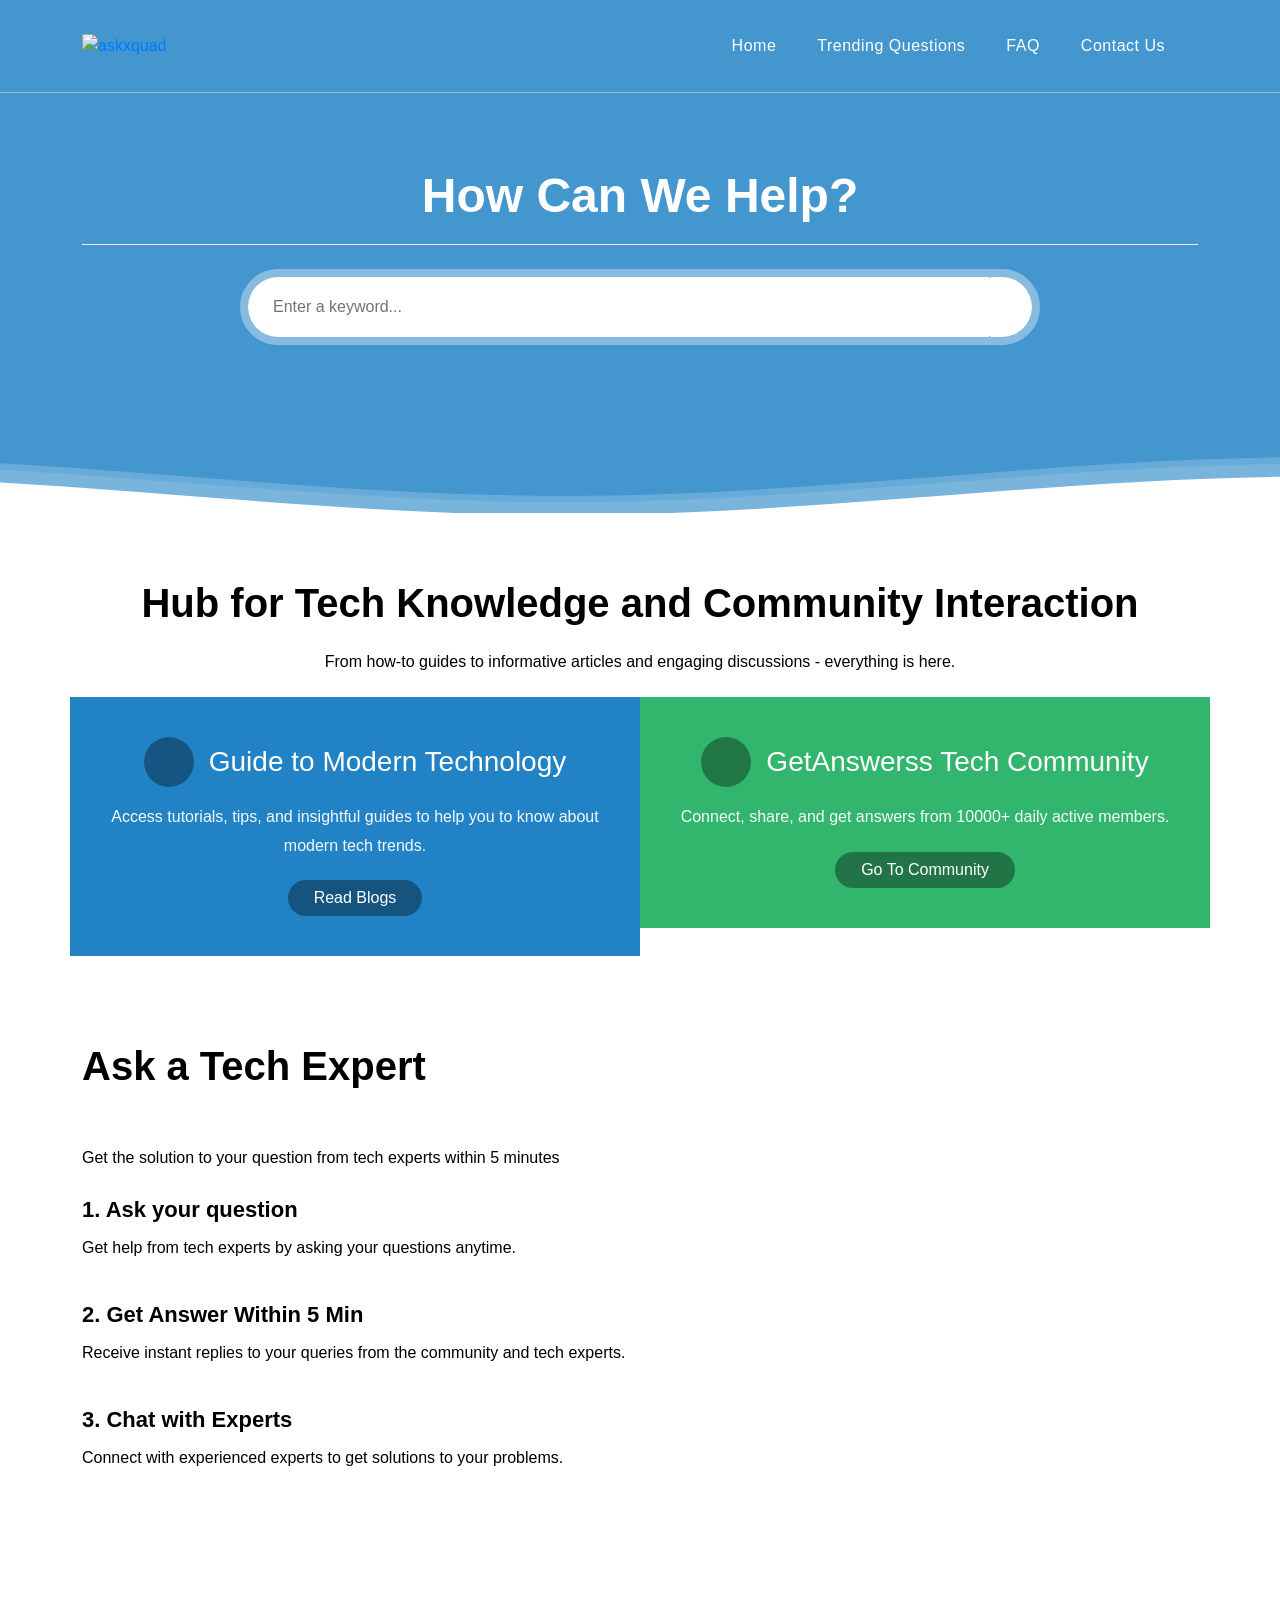
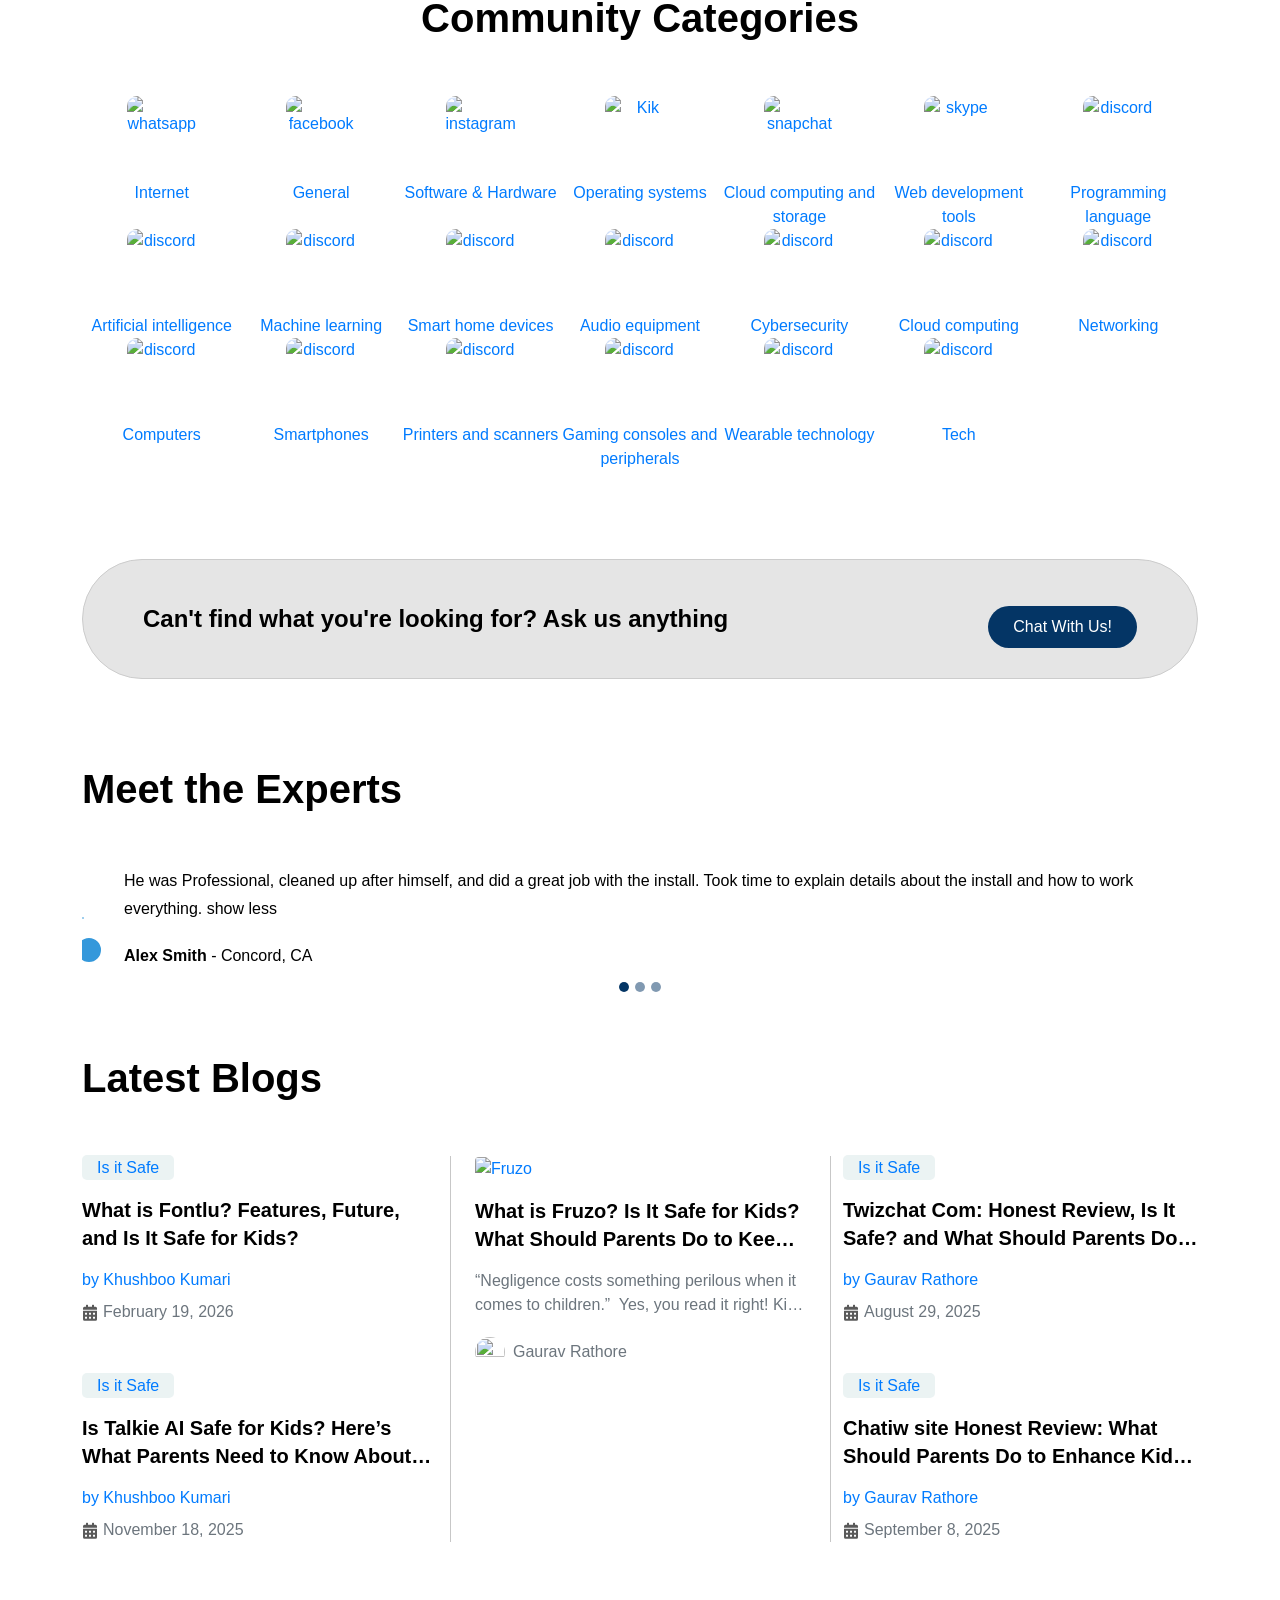
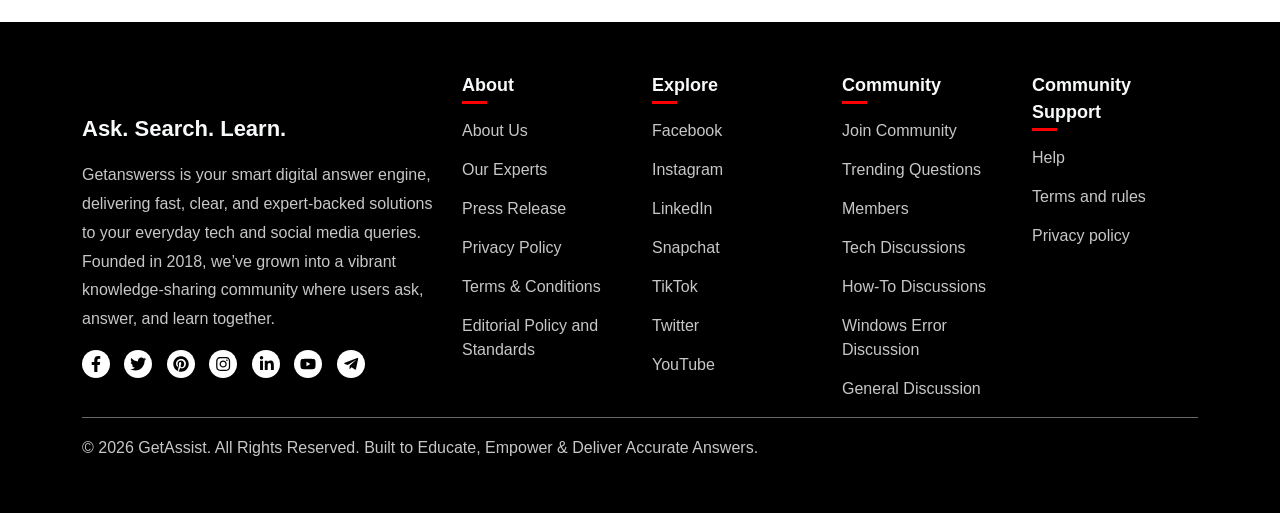
==== commit 19693beb: "Footer Update" ====
--- a/index.html
+++ b/index.html
@@ -739,121 +739,179 @@
         <div class="container">
             <div class="row mb-3">
                 <div class="col-lg-4 mb-5 mb-lg-0">
-                    <a href="https://getassist.net/" class="site-logo me-md-0 me-3 mb-4"><img src="https://getassist.net/wp-content/uploads/2023/05/logo.svg" alt="" width="100%" height="100%" class="img-fluid" aria-label="logo"></a>                    <div class="footer-tagline">Ask. Search. Learn.</div>
-                    <p class="mb-3">GetAssist is your smart digital answer engine, delivering fast, clear, and expert-backed
+                    <a href="https://getassist.net/" class="site-logo"><img
+                            src="https://community.getanswerss.com/wp-content/uploads/2024/06/logo.png" alt="" width="100%"
+                            height="100%" class="img-fluid" aria-label="logo"></a>
+                    <div class="footer-tagline mt-3">Ask. Search. Learn.</div>
+                    <p class="mb-3">Getanswerss is your smart digital answer engine, delivering fast, clear, and
+                        expert-backed
                         solutions to your everyday tech and social media queries. Founded in 2018, we’ve grown into a
                         vibrant knowledge-sharing community where users ask, answer, and learn together.
                     </p>
-                    <ul class="list-unstyled top-social-icon"><li><a href="https://www.facebook.com/GetAssist.net" rel="nofollow" target="_blank" aria-label="facebook"><svg xmlns="http://www.w3.org/2000/svg" width="16" height="16" viewBox="0 0 16 16" fill="#000">
-                                    <path d="M11.7231 9L12.1675 6.10437H9.38908V4.22531C9.38908 3.43313 9.77721 2.66094 11.0216 2.66094H12.2847V0.195625C12.2847 0.195625 11.1385 0 10.0425 0C7.75439 0 6.25877 1.38688 6.25877 3.8975V6.10437H3.71533V9H6.25877V16H9.38908V9H11.7231Z"></path>
-                                </svg></a></li><li><a href="https://twitter.com/GetAssistNet" rel="nofollow" target="_blank" aria-label="twitter"><svg xmlns="http://www.w3.org/2000/svg" width="16" height="16" viewBox="0 0 16 16" fill="#000">
-                                    <path d="M14.5178 4.74113C14.5279 4.88325 14.5279 5.02541 14.5279 5.16753C14.5279 9.50253 11.2285 14.4975 5.19801 14.4975C3.34013 14.4975 1.61426 13.9594 0.162476 13.0254C0.426444 13.0558 0.680226 13.066 0.954351 13.066C2.48732 13.066 3.89851 12.5483 5.02541 11.665C3.58379 11.6345 2.37566 10.6904 1.95941 9.39088C2.16248 9.42131 2.36551 9.44163 2.57873 9.44163C2.87313 9.44163 3.16757 9.401 3.44166 9.32997C1.93913 9.02538 0.812194 7.70559 0.812194 6.11169V6.07109C1.24873 6.31475 1.75638 6.46703 2.29441 6.48731C1.41116 5.89847 0.832507 4.89341 0.832507 3.75634C0.832507 3.14722 0.994913 2.58884 1.27919 2.10153C2.89341 4.09138 5.31982 5.39084 8.0406 5.533C7.98985 5.28934 7.95938 5.03556 7.95938 4.78175C7.95938 2.97463 9.42132 1.50256 11.2386 1.50256C12.1827 1.50256 13.0355 1.8985 13.6345 2.53809C14.3756 2.39597 15.0863 2.12184 15.7157 1.74622C15.472 2.50766 14.9543 3.14725 14.2741 3.55331C14.934 3.48228 15.5736 3.2995 16.1624 3.04572C15.7158 3.69544 15.1574 4.27409 14.5178 4.74113Z"></path>
-                                </svg></a></li><li><a href="https://www.pinterest.com/getassist_net/" rel="nofollow" target="_blank" aria-label="pinterest"><svg xmlns="http://www.w3.org/2000/svg" width="16" height="16" viewBox="0 0 16 16" fill="#000">
-                                <path d="M15.75 8C15.75 12.2812 12.2812 15.75 8 15.75C7.2 15.75 6.43125 15.6281 5.70625 15.4031C6.02188 14.8875 6.49375 14.0437 6.66875 13.3719C6.7625 13.0094 7.15 11.5281 7.15 11.5281C7.40313 12.0094 8.14063 12.4187 8.925 12.4187C11.2625 12.4187 12.9469 10.2688 12.9469 7.59688C12.9469 5.0375 10.8562 3.12188 8.16875 3.12188C4.825 3.12188 3.04688 5.36562 3.04688 7.8125C3.04688 8.95 3.65313 10.3656 4.61875 10.8156C4.76563 10.8844 4.84375 10.8531 4.87813 10.7125C4.90313 10.6062 5.03438 10.0781 5.09375 9.83438C5.1125 9.75625 5.10313 9.6875 5.04063 9.6125C4.725 9.22188 4.46875 8.50937 4.46875 7.84375C4.46875 6.13437 5.7625 4.48125 7.96875 4.48125C9.87188 4.48125 11.2063 5.77813 11.2063 7.63438C11.2063 9.73125 10.1469 11.1844 8.76875 11.1844C8.00938 11.1844 7.4375 10.5563 7.62187 9.78438C7.84062 8.8625 8.2625 7.86875 8.2625 7.20312C8.2625 6.60938 7.94375 6.1125 7.28125 6.1125C6.50313 6.1125 5.87813 6.91563 5.87813 7.99375C5.87813 8.68125 6.10938 9.14375 6.10938 9.14375C6.10938 9.14375 5.34375 12.3875 5.20312 12.9937C5.04688 13.6625 5.10938 14.6062 5.175 15.2188C2.29375 14.0906 0.25 11.2844 0.25 8C0.25 3.71875 3.71875 0.25 8 0.25C12.2812 0.25 15.75 3.71875 15.75 8Z"></path>
-                            </svg></a></li><li><a href="https://www.instagram.com/getassistnet/" rel="nofollow" target="_blank" aria-label="instagram"><svg xmlns="http://www.w3.org/2000/svg" width="16" height="16" viewBox="0 0 16 16" fill="#000">
-                            <path d="M8.16514 4.40626C6.17764 4.40626 4.57451 6.00938 4.57451 7.99688C4.57451 9.98438 6.17764 11.5875 8.16514 11.5875C10.1526 11.5875 11.7558 9.98438 11.7558 7.99688C11.7558 6.00938 10.1526 4.40626 8.16514 4.40626ZM8.16514 10.3313C6.88076 10.3313 5.83076 9.28438 5.83076 7.99688C5.83076 6.70938 6.87764 5.66251 8.16514 5.66251C9.45264 5.66251 10.4995 6.70938 10.4995 7.99688C10.4995 9.28438 9.44951 10.3313 8.16514 10.3313ZM12.7401 4.25938C12.7401 4.72501 12.3651 5.09688 11.9026 5.09688C11.437 5.09688 11.0651 4.72188 11.0651 4.25938C11.0651 3.79688 11.4401 3.42188 11.9026 3.42188C12.3651 3.42188 12.7401 3.79688 12.7401 4.25938ZM15.1183 5.10938C15.0651 3.98751 14.8089 2.99376 13.987 2.17501C13.1683 1.35626 12.1745 1.10001 11.0526 1.04376C9.89639 0.978131 6.43076 0.978131 5.27451 1.04376C4.15576 1.09688 3.16201 1.35313 2.34014 2.17188C1.51826 2.99063 1.26514 3.98438 1.20889 5.10626C1.14326 6.26251 1.14326 9.72813 1.20889 10.8844C1.26201 12.0063 1.51826 13 2.34014 13.8188C3.16201 14.6375 4.15264 14.8938 5.27451 14.95C6.43076 15.0156 9.89639 15.0156 11.0526 14.95C12.1745 14.8969 13.1683 14.6406 13.987 13.8188C14.8058 13 15.062 12.0063 15.1183 10.8844C15.1839 9.72813 15.1839 6.26563 15.1183 5.10938ZM13.6245 12.125C13.3808 12.7375 12.9089 13.2094 12.2933 13.4563C11.3714 13.8219 9.18389 13.7375 8.16514 13.7375C7.14639 13.7375 4.95576 13.8188 4.03701 13.4563C3.42451 13.2125 2.95264 12.7406 2.70576 12.125C2.34014 11.2031 2.42451 9.01563 2.42451 7.99688C2.42451 6.97813 2.34326 4.78751 2.70576 3.86876C2.94951 3.25626 3.42139 2.78438 4.03701 2.53751C4.95889 2.17188 7.14639 2.25626 8.16514 2.25626C9.18389 2.25626 11.3745 2.17501 12.2933 2.53751C12.9058 2.78126 13.3776 3.25313 13.6245 3.86876C13.9901 4.79063 13.9058 6.97813 13.9058 7.99688C13.9058 9.01563 13.9901 11.2063 13.6245 12.125Z"></path>
-                        </svg></a></li><li><a href="https://www.linkedin.com/company/getassistance" rel="nofollow" target="_blank" aria-label="linkedin"><svg xmlns="http://www.w3.org/2000/svg" width="16" height="16" viewBox="0 0 16 16" fill="#000">
-                                    <path d="M4.95772 14H2.05522V4.65312H4.95772V14ZM3.50491 3.37812C2.57679 3.37812 1.82397 2.60937 1.82397 1.68124C1.82397 1.23543 2.00107 0.807877 2.31631 0.49264C2.63155 0.177403 3.0591 0.000305176 3.50491 0.000305176C3.95072 0.000305176 4.37828 0.177403 4.69351 0.49264C5.00875 0.807877 5.18585 1.23543 5.18585 1.68124C5.18585 2.60937 4.43272 3.37812 3.50491 3.37812ZM15.8208 14H12.9246V9.44999C12.9246 8.36562 12.9027 6.97499 11.4155 6.97499C9.90647 6.97499 9.67522 8.15312 9.67522 9.37187V14H6.77585V4.65312H9.5596V5.92812H9.60022C9.98772 5.19374 10.9343 4.41874 12.3465 4.41874C15.284 4.41874 15.824 6.35312 15.824 8.86562V14H15.8208Z"></path>
-                                </svg></a></li><li><a href="https://www.youtube.com/c/GetAssistnet" rel="nofollow" target="_blank" aria-label="youtube"><svg xmlns="http://www.w3.org/2000/svg" width="16" height="16" viewBox="0 0 16 16" fill="#000">
-                                    <path d="M15.2682 4.33563C15.0937 3.67868 14.5797 3.1613 13.927 2.98571C12.7439 2.66666 7.99999 2.66666 7.99999 2.66666C7.99999 2.66666 3.2561 2.66666 2.07302 2.98571C1.42032 3.16132 0.906267 3.67868 0.731795 4.33563C0.414795 5.52638 0.414795 8.01077 0.414795 8.01077C0.414795 8.01077 0.414795 10.4952 0.731795 11.6859C0.906267 12.3429 1.42032 12.8387 2.07302 13.0143C3.2561 13.3333 7.99999 13.3333 7.99999 13.3333C7.99999 13.3333 12.7439 13.3333 13.927 13.0143C14.5797 12.8387 15.0937 12.3429 15.2682 11.6859C15.5852 10.4952 15.5852 8.01077 15.5852 8.01077C15.5852 8.01077 15.5852 5.52638 15.2682 4.33563ZM6.44846 10.2664V5.75513L10.4134 8.01082L6.44846 10.2664Z"></path>
-                                </svg></a></li><li><a href="https://t.me/getassist_net" rel="nofollow" target="_blank" aria-label="telegram"><svg xmlns="http://www.w3.org/2000/svg" width="16" height="16" viewBox="0 0 16 16" fill="#000">
-                                    <path d="M15.1213 3.08125L13.0088 13.0437C12.8495 13.7469 12.4338 13.9219 11.8432 13.5906L8.62447 11.2188L7.07134 12.7125C6.89947 12.8844 6.75572 13.0281 6.42447 13.0281L6.65572 9.75L12.6213 4.35938C12.8807 4.12813 12.5651 4 12.2182 4.23125L4.84322 8.875L1.66822 7.88125C0.97759 7.66563 0.96509 7.19063 1.81197 6.85938L14.2307 2.075C14.8057 1.85938 15.3088 2.20313 15.1213 3.08125Z"></path>
-                                </svg></a></li> </ul>                </div>
+                    <ul class="list-unstyled top-social-icon">
+                        <li><a href="https://www.facebook.com/GetAssist.net" rel="nofollow" target="_blank"
+                                aria-label="facebook"><svg xmlns="http://www.w3.org/2000/svg" width="16" height="16"
+                                    viewBox="0 0 16 16" fill="#000">
+                                    <path
+                                        d="M11.7231 9L12.1675 6.10437H9.38908V4.22531C9.38908 3.43313 9.77721 2.66094 11.0216 2.66094H12.2847V0.195625C12.2847 0.195625 11.1385 0 10.0425 0C7.75439 0 6.25877 1.38688 6.25877 3.8975V6.10437H3.71533V9H6.25877V16H9.38908V9H11.7231Z">
+                                    </path>
+                                </svg></a></li>
+                        <li><a href="https://twitter.com/GetAssistNet" rel="nofollow" target="_blank"
+                                aria-label="twitter"><svg xmlns="http://www.w3.org/2000/svg" width="16" height="16"
+                                    viewBox="0 0 16 16" fill="#000">
+                                    <path
+                                        d="M14.5178 4.74113C14.5279 4.88325 14.5279 5.02541 14.5279 5.16753C14.5279 9.50253 11.2285 14.4975 5.19801 14.4975C3.34013 14.4975 1.61426 13.9594 0.162476 13.0254C0.426444 13.0558 0.680226 13.066 0.954351 13.066C2.48732 13.066 3.89851 12.5483 5.02541 11.665C3.58379 11.6345 2.37566 10.6904 1.95941 9.39088C2.16248 9.42131 2.36551 9.44163 2.57873 9.44163C2.87313 9.44163 3.16757 9.401 3.44166 9.32997C1.93913 9.02538 0.812194 7.70559 0.812194 6.11169V6.07109C1.24873 6.31475 1.75638 6.46703 2.29441 6.48731C1.41116 5.89847 0.832507 4.89341 0.832507 3.75634C0.832507 3.14722 0.994913 2.58884 1.27919 2.10153C2.89341 4.09138 5.31982 5.39084 8.0406 5.533C7.98985 5.28934 7.95938 5.03556 7.95938 4.78175C7.95938 2.97463 9.42132 1.50256 11.2386 1.50256C12.1827 1.50256 13.0355 1.8985 13.6345 2.53809C14.3756 2.39597 15.0863 2.12184 15.7157 1.74622C15.472 2.50766 14.9543 3.14725 14.2741 3.55331C14.934 3.48228 15.5736 3.2995 16.1624 3.04572C15.7158 3.69544 15.1574 4.27409 14.5178 4.74113Z">
+                                    </path>
+                                </svg></a></li>
+                        <li><a href="https://www.pinterest.com/getassist_net/" rel="nofollow" target="_blank"
+                                aria-label="pinterest"><svg xmlns="http://www.w3.org/2000/svg" width="16" height="16"
+                                    viewBox="0 0 16 16" fill="#000">
+                                    <path
+                                        d="M15.75 8C15.75 12.2812 12.2812 15.75 8 15.75C7.2 15.75 6.43125 15.6281 5.70625 15.4031C6.02188 14.8875 6.49375 14.0437 6.66875 13.3719C6.7625 13.0094 7.15 11.5281 7.15 11.5281C7.40313 12.0094 8.14063 12.4187 8.925 12.4187C11.2625 12.4187 12.9469 10.2688 12.9469 7.59688C12.9469 5.0375 10.8562 3.12188 8.16875 3.12188C4.825 3.12188 3.04688 5.36562 3.04688 7.8125C3.04688 8.95 3.65313 10.3656 4.61875 10.8156C4.76563 10.8844 4.84375 10.8531 4.87813 10.7125C4.90313 10.6062 5.03438 10.0781 5.09375 9.83438C5.1125 9.75625 5.10313 9.6875 5.04063 9.6125C4.725 9.22188 4.46875 8.50937 4.46875 7.84375C4.46875 6.13437 5.7625 4.48125 7.96875 4.48125C9.87188 4.48125 11.2063 5.77813 11.2063 7.63438C11.2063 9.73125 10.1469 11.1844 8.76875 11.1844C8.00938 11.1844 7.4375 10.5563 7.62187 9.78438C7.84062 8.8625 8.2625 7.86875 8.2625 7.20312C8.2625 6.60938 7.94375 6.1125 7.28125 6.1125C6.50313 6.1125 5.87813 6.91563 5.87813 7.99375C5.87813 8.68125 6.10938 9.14375 6.10938 9.14375C6.10938 9.14375 5.34375 12.3875 5.20312 12.9937C5.04688 13.6625 5.10938 14.6062 5.175 15.2188C2.29375 14.0906 0.25 11.2844 0.25 8C0.25 3.71875 3.71875 0.25 8 0.25C12.2812 0.25 15.75 3.71875 15.75 8Z">
+                                    </path>
+                                </svg></a></li>
+                        <li><a href="https://www.instagram.com/getassistnet/" rel="nofollow" target="_blank"
+                                aria-label="instagram"><svg xmlns="http://www.w3.org/2000/svg" width="16" height="16"
+                                    viewBox="0 0 16 16" fill="#000">
+                                    <path
+                                        d="M8.16514 4.40626C6.17764 4.40626 4.57451 6.00938 4.57451 7.99688C4.57451 9.98438 6.17764 11.5875 8.16514 11.5875C10.1526 11.5875 11.7558 9.98438 11.7558 7.99688C11.7558 6.00938 10.1526 4.40626 8.16514 4.40626ZM8.16514 10.3313C6.88076 10.3313 5.83076 9.28438 5.83076 7.99688C5.83076 6.70938 6.87764 5.66251 8.16514 5.66251C9.45264 5.66251 10.4995 6.70938 10.4995 7.99688C10.4995 9.28438 9.44951 10.3313 8.16514 10.3313ZM12.7401 4.25938C12.7401 4.72501 12.3651 5.09688 11.9026 5.09688C11.437 5.09688 11.0651 4.72188 11.0651 4.25938C11.0651 3.79688 11.4401 3.42188 11.9026 3.42188C12.3651 3.42188 12.7401 3.79688 12.7401 4.25938ZM15.1183 5.10938C15.0651 3.98751 14.8089 2.99376 13.987 2.17501C13.1683 1.35626 12.1745 1.10001 11.0526 1.04376C9.89639 0.978131 6.43076 0.978131 5.27451 1.04376C4.15576 1.09688 3.16201 1.35313 2.34014 2.17188C1.51826 2.99063 1.26514 3.98438 1.20889 5.10626C1.14326 6.26251 1.14326 9.72813 1.20889 10.8844C1.26201 12.0063 1.51826 13 2.34014 13.8188C3.16201 14.6375 4.15264 14.8938 5.27451 14.95C6.43076 15.0156 9.89639 15.0156 11.0526 14.95C12.1745 14.8969 13.1683 14.6406 13.987 13.8188C14.8058 13 15.062 12.0063 15.1183 10.8844C15.1839 9.72813 15.1839 6.26563 15.1183 5.10938ZM13.6245 12.125C13.3808 12.7375 12.9089 13.2094 12.2933 13.4563C11.3714 13.8219 9.18389 13.7375 8.16514 13.7375C7.14639 13.7375 4.95576 13.8188 4.03701 13.4563C3.42451 13.2125 2.95264 12.7406 2.70576 12.125C2.34014 11.2031 2.42451 9.01563 2.42451 7.99688C2.42451 6.97813 2.34326 4.78751 2.70576 3.86876C2.94951 3.25626 3.42139 2.78438 4.03701 2.53751C4.95889 2.17188 7.14639 2.25626 8.16514 2.25626C9.18389 2.25626 11.3745 2.17501 12.2933 2.53751C12.9058 2.78126 13.3776 3.25313 13.6245 3.86876C13.9901 4.79063 13.9058 6.97813 13.9058 7.99688C13.9058 9.01563 13.9901 11.2063 13.6245 12.125Z">
+                                    </path>
+                                </svg></a></li>
+                        <li><a href="https://www.linkedin.com/company/getassistance" rel="nofollow" target="_blank"
+                                aria-label="linkedin"><svg xmlns="http://www.w3.org/2000/svg" width="16" height="16"
+                                    viewBox="0 0 16 16" fill="#000">
+                                    <path
+                                        d="M4.95772 14H2.05522V4.65312H4.95772V14ZM3.50491 3.37812C2.57679 3.37812 1.82397 2.60937 1.82397 1.68124C1.82397 1.23543 2.00107 0.807877 2.31631 0.49264C2.63155 0.177403 3.0591 0.000305176 3.50491 0.000305176C3.95072 0.000305176 4.37828 0.177403 4.69351 0.49264C5.00875 0.807877 5.18585 1.23543 5.18585 1.68124C5.18585 2.60937 4.43272 3.37812 3.50491 3.37812ZM15.8208 14H12.9246V9.44999C12.9246 8.36562 12.9027 6.97499 11.4155 6.97499C9.90647 6.97499 9.67522 8.15312 9.67522 9.37187V14H6.77585V4.65312H9.5596V5.92812H9.60022C9.98772 5.19374 10.9343 4.41874 12.3465 4.41874C15.284 4.41874 15.824 6.35312 15.824 8.86562V14H15.8208Z">
+                                    </path>
+                                </svg></a></li>
+                        <li><a href="https://www.youtube.com/c/GetAssistnet" rel="nofollow" target="_blank"
+                                aria-label="youtube"><svg xmlns="http://www.w3.org/2000/svg" width="16" height="16"
+                                    viewBox="0 0 16 16" fill="#000">
+                                    <path
+                                        d="M15.2682 4.33563C15.0937 3.67868 14.5797 3.1613 13.927 2.98571C12.7439 2.66666 7.99999 2.66666 7.99999 2.66666C7.99999 2.66666 3.2561 2.66666 2.07302 2.98571C1.42032 3.16132 0.906267 3.67868 0.731795 4.33563C0.414795 5.52638 0.414795 8.01077 0.414795 8.01077C0.414795 8.01077 0.414795 10.4952 0.731795 11.6859C0.906267 12.3429 1.42032 12.8387 2.07302 13.0143C3.2561 13.3333 7.99999 13.3333 7.99999 13.3333C7.99999 13.3333 12.7439 13.3333 13.927 13.0143C14.5797 12.8387 15.0937 12.3429 15.2682 11.6859C15.5852 10.4952 15.5852 8.01077 15.5852 8.01077C15.5852 8.01077 15.5852 5.52638 15.2682 4.33563ZM6.44846 10.2664V5.75513L10.4134 8.01082L6.44846 10.2664Z">
+                                    </path>
+                                </svg></a></li>
+                        <li><a href="https://t.me/getassist_net" rel="nofollow" target="_blank"
+                                aria-label="telegram"><svg xmlns="http://www.w3.org/2000/svg" width="16" height="16"
+                                    viewBox="0 0 16 16" fill="#000">
+                                    <path
+                                        d="M15.1213 3.08125L13.0088 13.0437C12.8495 13.7469 12.4338 13.9219 11.8432 13.5906L8.62447 11.2188L7.07134 12.7125C6.89947 12.8844 6.75572 13.0281 6.42447 13.0281L6.65572 9.75L12.6213 4.35938C12.8807 4.12813 12.5651 4 12.2182 4.23125L4.84322 8.875L1.66822 7.88125C0.97759 7.66563 0.96509 7.19063 1.81197 6.85938L14.2307 2.075C14.8057 1.85938 15.3088 2.20313 15.1213 3.08125Z">
+                                    </path>
+                                </svg></a></li>
+                    </ul>
+                </div>
                 <div class="col-6 col-lg-2 mb-4 mb-lg-0">
                     <div class="footer-h">About</div>
-                    <ul class="list-unstyled"><li>
-<a href="https://getassist.net/about-us/" title="About Us">About Us</a>
-</li>
-<li>
-<a href="https://getassist.net/authors/" title="Our Experts">Our Experts</a>
-</li>
-<li>
-<a href="https://getassist.net/press-release/" title="Press Release">Press Release</a>
-</li>
-<li>
-<a href="https://getassist.net/privacy-policy/" title="Privacy Policy">Privacy Policy</a>
-</li>
-<li>
-<a href="https://getassist.net/terms-of-use/" title="Terms &amp; Conditions">Terms &amp; Conditions</a>
-</li>
-<li>
-<a href="https://getassist.net/editorial-policy-and-standards/" title="Editorial Policy and Standards">Editorial Policy and Standards</a>
-</li>
-</ul>                </div>
+                    <ul class="list-unstyled">
+                        <li>
+                            <a href="https://getassist.net/about-us/" title="About Us">About Us</a>
+                        </li>
+                        <li>
+                            <a href="https://getassist.net/authors/" title="Our Experts">Our Experts</a>
+                        </li>
+                        <li>
+                            <a href="https://getassist.net/press-release/" title="Press Release">Press Release</a>
+                        </li>
+                        <li>
+                            <a href="https://getassist.net/privacy-policy/" title="Privacy Policy">Privacy Policy</a>
+                        </li>
+                        <li>
+                            <a href="https://getassist.net/terms-of-use/" title="Terms &amp; Conditions">Terms &amp;
+                                Conditions</a>
+                        </li>
+                        <li>
+                            <a href="https://getassist.net/editorial-policy-and-standards/"
+                                title="Editorial Policy and Standards">Editorial Policy and Standards</a>
+                        </li>
+                    </ul>
+                </div>
                 <div class="col-6 col-lg-2 mb-4 mb-lg-0">
                     <div class="footer-h">Explore</div>
-                    <ul class="list-unstyled"><li>
-<a href="https://getassist.net/category/social-media/facebook/" title="Facebook">Facebook</a>
-</li>
-<li>
-<a href="https://getassist.net/category/social-media/instagram/" title="Instagram">Instagram</a>
-</li>
-<li>
-<a href="https://getassist.net/category/social-media/linkedin/" title="LinkedIn">LinkedIn</a>
-</li>
-<li>
-<a href="https://getassist.net/category/social-media/snapchat/" title="Snapchat">Snapchat</a>
-</li>
-<li>
-<a href="https://getassist.net/category/social-media/tiktok/" title="TikTok">TikTok</a>
-</li>
-<li>
-<a href="https://getassist.net/category/social-media/twitter/" title="Twitter">Twitter</a>
-</li>
-<li>
-<a href="https://getassist.net/category/social-media/youtube/" title="YouTube">YouTube</a>
-</li>
-</ul>                </div>
+                    <ul class="list-unstyled">
+                        <li>
+                            <a href="https://getassist.net/category/social-media/facebook/"
+                                title="Facebook">Facebook</a>
+                        </li>
+                        <li>
+                            <a href="https://getassist.net/category/social-media/instagram/"
+                                title="Instagram">Instagram</a>
+                        </li>
+                        <li>
+                            <a href="https://getassist.net/category/social-media/linkedin/"
+                                title="LinkedIn">LinkedIn</a>
+                        </li>
+                        <li>
+                            <a href="https://getassist.net/category/social-media/snapchat/"
+                                title="Snapchat">Snapchat</a>
+                        </li>
+                        <li>
+                            <a href="https://getassist.net/category/social-media/tiktok/" title="TikTok">TikTok</a>
+                        </li>
+                        <li>
+                            <a href="https://getassist.net/category/social-media/twitter/" title="Twitter">Twitter</a>
+                        </li>
+                        <li>
+                            <a href="https://getassist.net/category/social-media/youtube/" title="YouTube">YouTube</a>
+                        </li>
+                    </ul>
+                </div>
                 <div class="col-6 col-lg-2">
                     <div class="footer-h">Community</div>
-                    <ul class="list-unstyled"><li>
-<a href="https://forum.getassist.net/" title="Join Community">Join Community</a>
-</li>
-<li>
-<a href="https://forum.getassist.net/whats-new/" title="Trending Questions">Trending Questions</a>
-</li>
-<li>
-<a href="https://forum.getassist.net/members/" title="Members">Members</a>
-</li>
-<li>
-<a href="https://forum.getassist.net/forums/tech-discussions.5/" title="Tech Discussions">Tech Discussions</a>
-</li>
-<li>
-<a href="https://forum.getassist.net/forums/how-to-guides.7/" title="How-To Discussions">How-To Discussions</a>
-</li>
-<li>
-<a href="https://forum.getassist.net/forums/windows-error.15/" title="Windows Error Discussion">Windows Error Discussion</a>
-</li>
-<li>
-<a href="https://forum.getassist.net/forums/general-discussion.16/" title="General Discussion">General Discussion</a>
-</li>
-</ul>                </div>
+                    <ul class="list-unstyled">
+                        <li>
+                            <a href="https://forum.getassist.net/" title="Join Community">Join Community</a>
+                        </li>
+                        <li>
+                            <a href="https://forum.getassist.net/whats-new/" title="Trending Questions">Trending
+                                Questions</a>
+                        </li>
+                        <li>
+                            <a href="https://forum.getassist.net/members/" title="Members">Members</a>
+                        </li>
+                        <li>
+                            <a href="https://forum.getassist.net/forums/tech-discussions.5/"
+                                title="Tech Discussions">Tech Discussions</a>
+                        </li>
+                        <li>
+                            <a href="https://forum.getassist.net/forums/how-to-guides.7/"
+                                title="How-To Discussions">How-To Discussions</a>
+                        </li>
+                        <li>
+                            <a href="https://forum.getassist.net/forums/windows-error.15/"
+                                title="Windows Error Discussion">Windows Error Discussion</a>
+                        </li>
+                        <li>
+                            <a href="https://forum.getassist.net/forums/general-discussion.16/"
+                                title="General Discussion">General Discussion</a>
+                        </li>
+                    </ul>
+                </div>
                 <div class="col-6 col-lg-2">
                     <div class="footer-h">Community Support</div>
-                    <ul class="list-unstyled"><li>
-<a href="https://forum.getassist.net/help/" title="Help">Help</a>
-</li>
-<li>
-<a href="https://forum.getassist.net/help/terms/" title="Terms and rules">Terms and rules</a>
-</li>
-<li>
-<a href="https://forum.getassist.net/help/privacy-policy/" title="Privacy policy">Privacy policy</a>
-</li>
-</ul>                </div>
-
+                    <ul class="list-unstyled">
+                        <li>
+                            <a href="https://forum.getassist.net/help/" title="Help">Help</a>
+                        </li>
+                        <li>
+                            <a href="https://forum.getassist.net/help/terms/" title="Terms and rules">Terms and
+                                rules</a>
+                        </li>
+                        <li>
+                            <a href="https://forum.getassist.net/help/privacy-policy/" title="Privacy policy">Privacy
+                                policy</a>
+                        </li>
+                    </ul>
+                </div>
+
+            </div>
+            <div class="footer-bottom">
+                <p class="mb-3 mb-md-0">© 2026 GetAssist. All Rights Reserved. Built to Educate, Empower &amp; Deliver Accurate Answers.</p>
+                <a href="https://www.dmca.com/Protection/Status.aspx?ID=08c32b41-37e4-4ff0-a92f-f415bce3ef98&amp;refurl=https://getassist.net/">
+                    <img src="/wp-content/uploads/2026/03/footer-img.png" width="80px" alt="">
+                </a>
             </div>
         </div>
     </footer>
-    <div class="copyright-sec">
-        <div class="container">
-            <div class="col-lg-12 py-2 text-center">
-                <p class="text-white mb-0">
-                    Copyright © 2025 Askxquad Developed by <a class="text-light" href="https://www.askxquad.com/"
-                        target="_blank"><strong>AskXquad</strong></a>
-                </p>
-            </div>
-        </div>
-    </div>
     <!-- End Footer -->
     <a href="#" class="scroll-top d-flex align-items-center justify-content-center">
         <i class="fa fa-chevron-up"></i>
--- a/assets/css/style.css
+++ b/assets/css/style.css
@@ -434,7 +434,7 @@
   padding-bottom: 20px;
 }
 
-@media (min-width: 1400px) {
+/* @media (min-width: 1400px) {
 
   .container,
   .container-lg,
@@ -444,7 +444,7 @@
   .container-xxl {
     max-width: 1160px;
   }
-}
+} */
 
 /* Start Heading */
 
@@ -1128,7 +1128,8 @@
     margin-top: 1rem;
 }
 
-.rd-textflow{    -webkit-line-clamp: 2;
+.rd-textflow{
+    -webkit-line-clamp: 2;
     -webkit-box-orient: vertical;
     display: -webkit-box !important;
     overflow: hidden;
@@ -1170,4 +1171,60 @@
     height: 3px;
     position: absolute;
     width: 25px;
+}
+footer p {
+    color: #c7c7c7 !important;
+}
+
+.footer-tagline {
+    font-size: 22px;
+    font-weight: 600;
+    margin-bottom: 16px;
+}
+
+.footer-bottom {
+    border-top: 1px solid #cccccc80;
+    padding-top: 16px;
+}
+
+@media (width >=600px) {
+    .footer-bottom {
+        display: flex;
+        justify-content: space-between;
+        align-items: center;
+        gap: 20px;
+    }
+}
+.top-social-icon li a:hover {
+    background: #fe0000;
+}
+.top-social-icon li {
+    display: inline-block;
+    padding-bottom: 0 !important;
+}
+
+.top-social-icon li a {
+    align-items: center;
+    background: #fff;
+    border-radius: 50%;
+    display: flex;
+    height: 28px;
+    justify-content: center;
+    margin-right: 10px;
+    width: 28px;
+}
+.list-unstyled {
+    list-style: none;
+    margin-bottom: 0;
+    padding-left: 0;
+}
+.about ul li, footer .list-unstyled li:not(:last-of-type) {
+    padding-bottom: 15px;
+}
+footer a {
+    color: #c7c7c7;
+}
+
+.site-logo img {
+    width: 253px;
 }
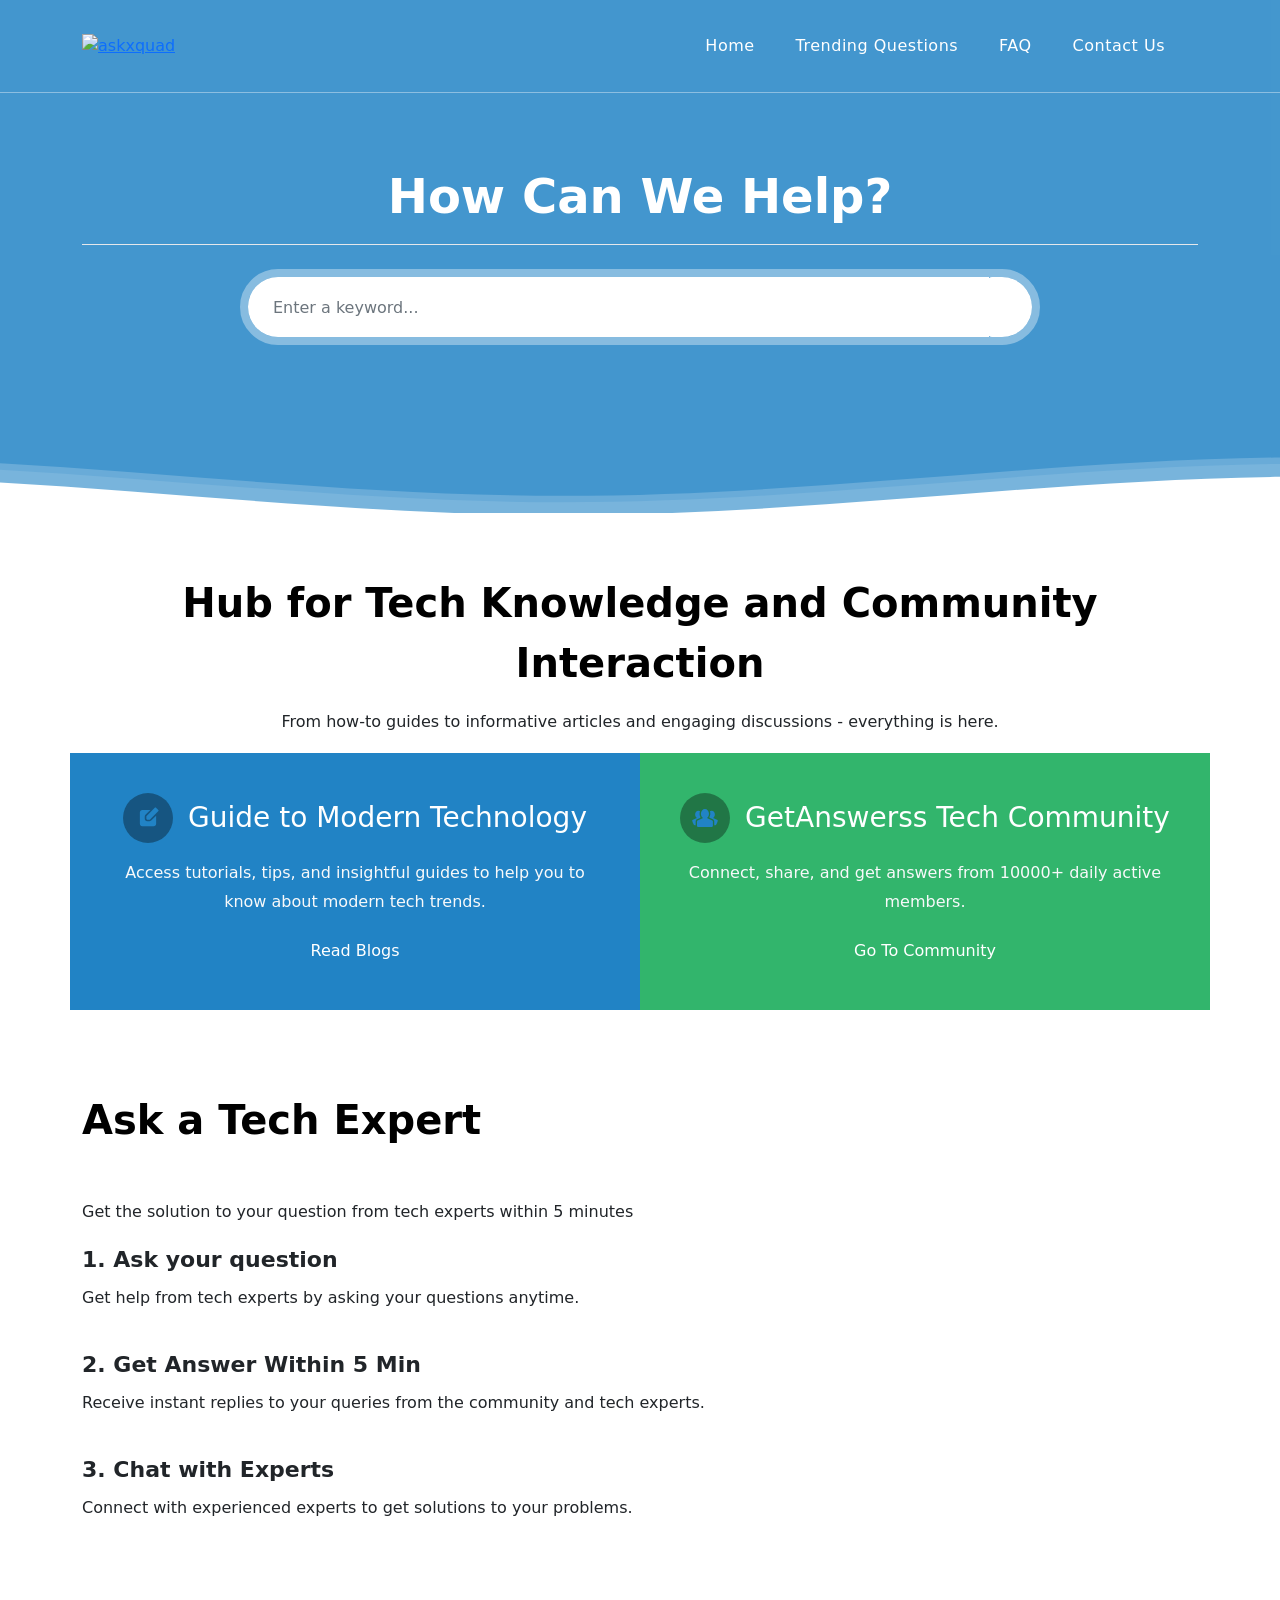
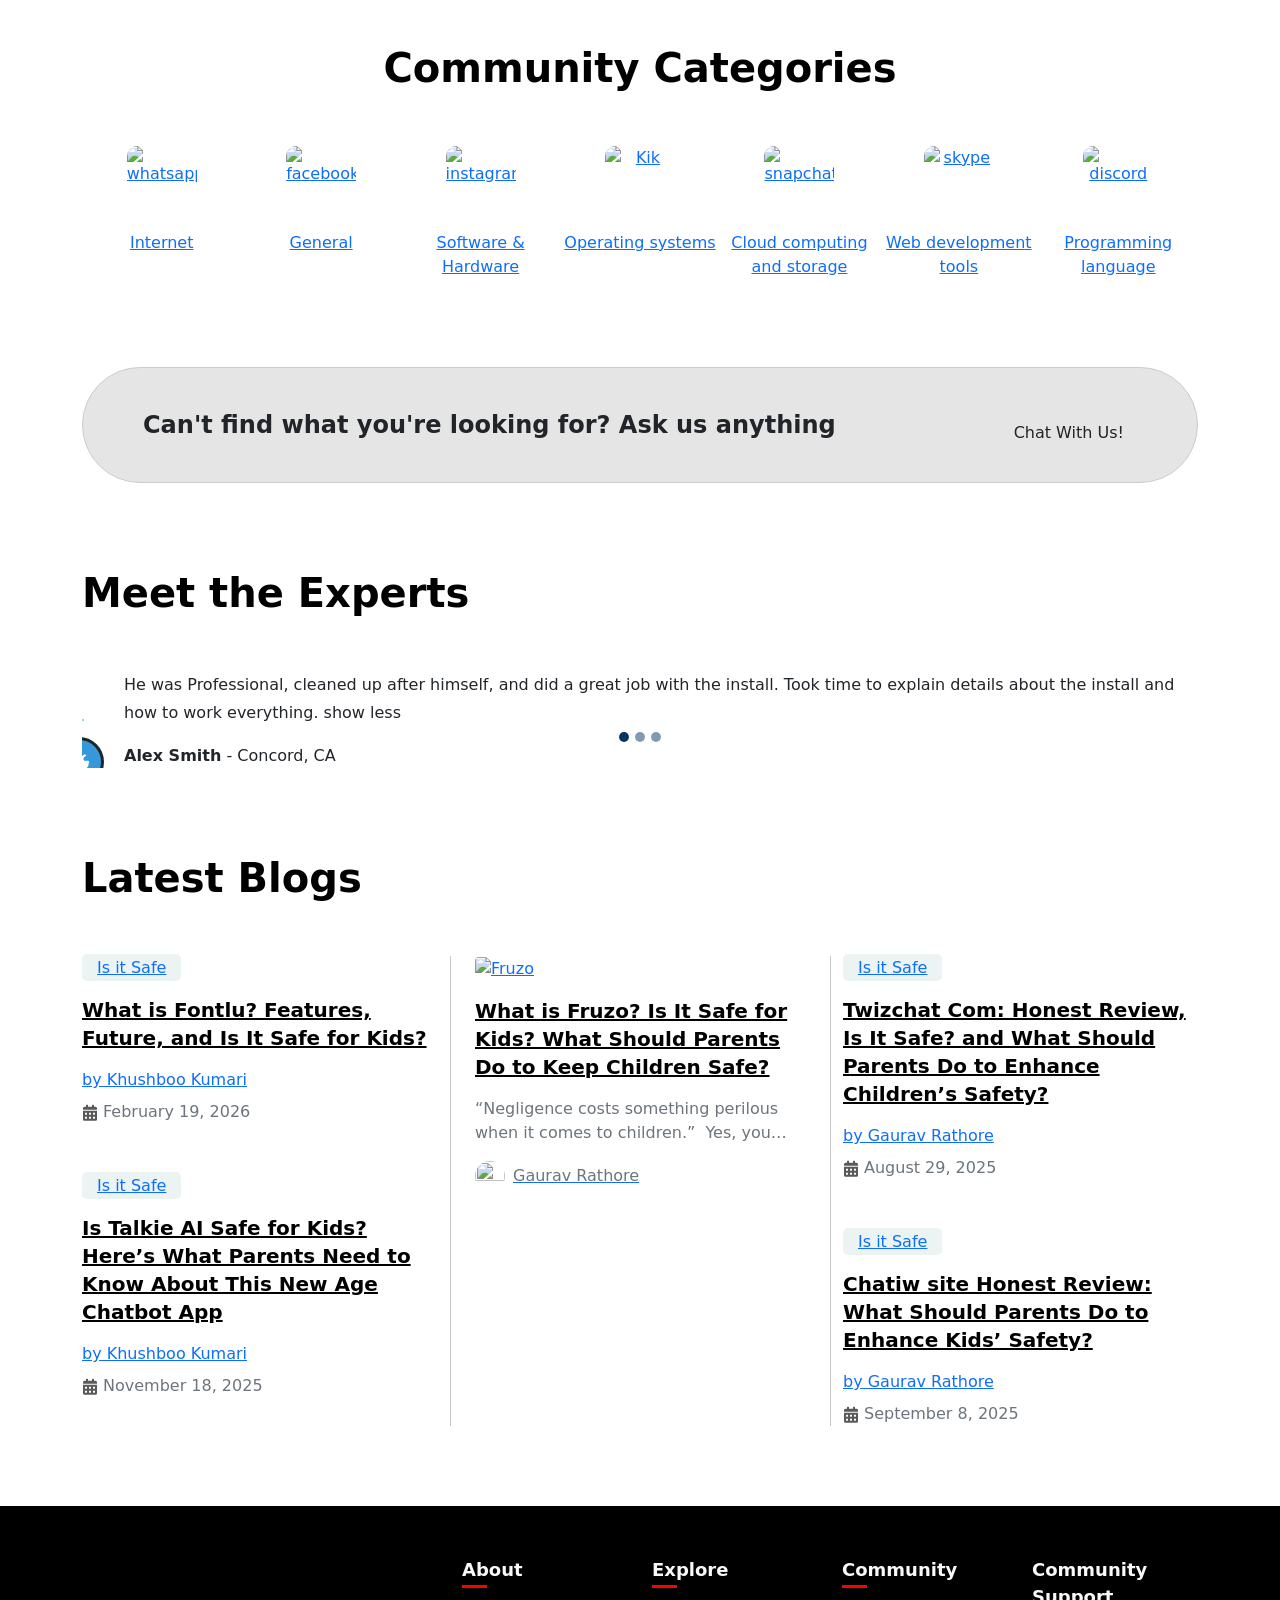
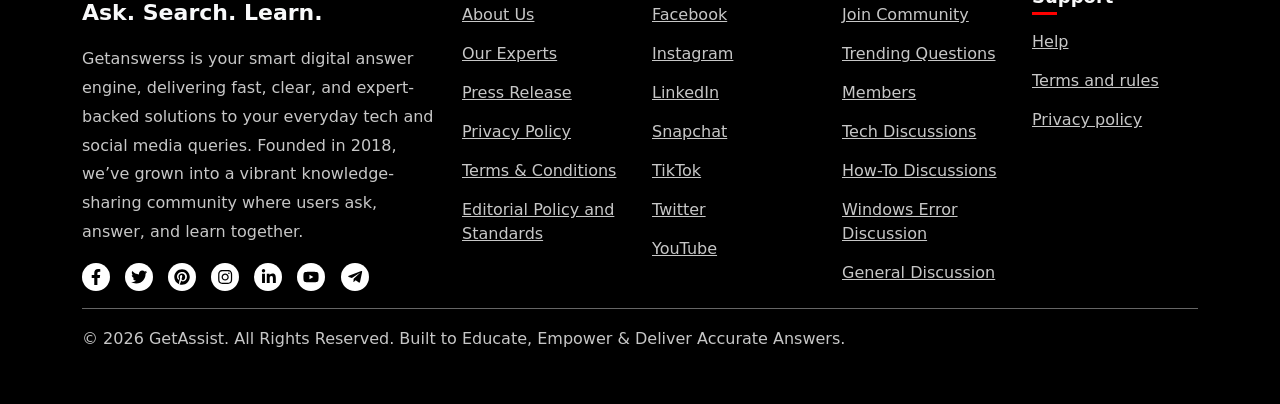
==== commit 45da79d6: "Replaced Icons with svg and removed some unnecessary css and html" ====
--- a/index.html
+++ b/index.html
@@ -132,9 +132,9 @@
             margin-top: 24px;
         }
     </style>
-    <link rel="stylesheet" href="/assets/css/font-awesome.css">
+        <link rel="stylesheet" href="/assets/css/style.css">
     <link rel="stylesheet" href="/assets/css/bootstrap.min.css">
-    <link rel="stylesheet" href="/assets/css/style.css">
+
 </head>
 
 <body>
@@ -145,7 +145,7 @@
                 <div id="logo">
                     <a href="https://getanswerss.com/" class="custom-logo-link" rel="home" aria-current="page"><img
                             width="240" height="31"
-                            src="https://community.getanswerss.com/wp-content/uploads/2024/06/logo.png"
+                            src="https://getanswerss.com/wp-content/uploads/2024/10/logo-e1729589501348.png"
                             class="custom-logo" alt="askxquad" decoding="async" /></a>
                 </div>
                 <button class="navbar-toggler" type="button" data-bs-toggle="collapse"
@@ -231,7 +231,7 @@
                 <div class="col-lg-6 p-0">
                     <div class="blue-box text-center">
                         <div class="icon-sec mb-3 d-flex justify-content-center align-items-center">
-                            <i class="fa fa fa-floppy-o" aria-hidden="true"></i><span> Guide to Modern Technology</span>
+                            <svg height="50" width="50" xmlns="http://www.w3.org/2000/svg" viewBox="0 0 2 2" xml:space="preserve" fill="#2183c5"><path d="M1.113 1.125H0.938c-0.037 0 -0.063 -0.025 -0.063 -0.063v-0.175c0 -0.019 0.006 -0.031 0.019 -0.044L1.556 0.181c0.013 -0.013 0.025 -0.019 0.044 -0.019s0.031 0.006 0.044 0.019l0.175 0.175c0.025 0.025 0.025 0.063 0 0.087L1.156 1.106c-0.013 0.013 -0.025 0.019 -0.044 0.019"/><path d="M1.244 1.194q-0.056 0.056 -0.131 0.056H0.938c-0.106 0 -0.188 -0.081 -0.188 -0.188v-0.175c0 -0.05 0.019 -0.1 0.056 -0.131l0.375 -0.381H0.563C0.456 0.375 0.375 0.456 0.375 0.563v0.875c0 0.106 0.081 0.188 0.188 0.188h0.875c0.106 0 0.188 -0.081 0.188 -0.188v-0.619z"/></svg><span> Guide to Modern Technology</span>
                         </div>
                         <p class="text-light">Access tutorials, tips, and insightful guides to help you to know about
                             modern tech trends.</p>
@@ -241,7 +241,7 @@
                 <div class="col-lg-6 p-0">
                     <div class="green-box text-center">
                         <div class="icon-sec mb-3 d-flex justify-content-center align-items-center">
-                            <i class="fa fa-floppy-o" aria-hidden="true"></i><span> GetAnswerss Tech Community</span>
+                            <svg xmlns="http://www.w3.org/2000/svg" width="50" height="50" viewBox="0 0 75 75" xml:space="preserve" fill="#2183c5"><path d="M37.303 11.78c-6.459 0 -11.695 6.113 -11.695 13.654 0 5.23 2.518 9.772 6.217 12.065l-4.289 1.988 -11.412 5.293c-1.103 0.551 -1.653 1.486 -1.653 2.809v12.569c0.091 1.571 1.034 3.036 2.562 3.061h40.601c1.745 -0.152 2.628 -1.558 2.645 -3.061V47.59c0 -1.323 -0.55 -2.258 -1.653 -2.809l-10.999 -5.293 -4.571 -2.166c3.546 -2.345 5.941 -6.789 5.941 -11.887 0 -7.541 -5.236 -13.654 -11.695 -13.654m-18.864 4.801c-2.78 0.106 -4.982 1.308 -6.656 3.225 -1.851 2.307 -2.754 5.047 -2.771 7.772 0.114 4.03 1.917 7.845 5.127 9.84L1.323 43.375C0.441 43.706 0 44.477 0 45.69v10.087c0.069 1.338 0.763 2.462 2.066 2.481h8.518V47.59c0.141 -2.852 1.48 -5.158 3.887 -6.283l8.515 -4.051c0.661 -0.386 1.296 -0.91 1.902 -1.572 -3.511 -5.417 -3.999 -11.906 -1.736 -17.613 -1.472 -0.901 -3.126 -1.48 -4.714 -1.489m38.037 0c-1.818 0.038 -3.498 0.707 -4.877 1.653 2.201 5.759 1.594 12.251 -1.655 17.282 0.717 0.827 1.463 1.461 2.235 1.902l8.185 3.887c2.494 1.368 3.779 3.694 3.804 6.283v10.669h8.765c1.441 -0.124 2.056 -1.274 2.068 -2.482V45.69c0 -1.103 -0.441 -1.874 -1.323 -2.315l-12.652 -6.039c3.281 -2.419 4.929 -6.045 4.961 -9.757 -0.087 -2.938 -0.985 -5.667 -2.771 -7.772 -1.867 -2.025 -4.182 -3.203 -6.739 -3.225"/></svg><span> GetAnswerss Tech Community</span>
                         </div>
                         <p class="text-light">Connect, share, and get answers from 10000+ daily active members.</p>
                         <a href="https://community.getanswerss.com/" class="btn btn-a"> Go To Community</a>
@@ -440,72 +440,7 @@
                         alt="discord" class="img-fluid">
                     <span>Programming language</span>
                 </a>
-                <a href="https://community.getanswerss.com/question-category/artificial-intelligence/" class="icons">
-                    <img decoding="async" src="https://radarro.com/wp-content/uploads/2024/07/discord-icon.svg"
-                        alt="discord" class="img-fluid">
-                    <span>Artificial intelligence</span>
-                </a>
-                <a href="https://community.getanswerss.com/question-category/machine-learning/" class="icons">
-                    <img decoding="async" src="https://radarro.com/wp-content/uploads/2024/07/discord-icon.svg"
-                        alt="discord" class="img-fluid">
-                    <span>Machine learning</span>
-                </a>
-                <a href="https://community.getanswerss.com/question-category/smart-home-devices/" class="icons">
-                    <img decoding="async" src="https://radarro.com/wp-content/uploads/2024/07/discord-icon.svg"
-                        alt="discord" class="img-fluid">
-                    <span>Smart home devices</span>
-                </a>
-                <a href="https://community.getanswerss.com/question-category/audio-equipment/" class="icons">
-                    <img decoding="async" src="https://radarro.com/wp-content/uploads/2024/07/discord-icon.svg"
-                        alt="discord" class="img-fluid">
-                    <span>Audio equipment</span>
-                </a>
-                <a href="https://community.getanswerss.com/question-category/cybersecurity/" class="icons">
-                    <img decoding="async" src="https://radarro.com/wp-content/uploads/2024/07/discord-icon.svg"
-                        alt="discord" class="img-fluid">
-                    <span>Cybersecurity</span>
-                </a>
-                <a href="https://community.getanswerss.com/question-category/cloud-computing/" class="icons">
-                    <img decoding="async" src="https://radarro.com/wp-content/uploads/2024/07/discord-icon.svg"
-                        alt="discord" class="img-fluid">
-                    <span>Cloud computing</span>
-                </a>
-                <a href="https://community.getanswerss.com/question-category/networking/" class="icons">
-                    <img decoding="async" src="https://radarro.com/wp-content/uploads/2024/07/discord-icon.svg"
-                        alt="discord" class="img-fluid">
-                    <span>Networking</span>
-                </a>
-                <a href="https://community.getanswerss.com/question-category/computers/" class="icons">
-                    <img decoding="async" src="https://radarro.com/wp-content/uploads/2024/07/discord-icon.svg"
-                        alt="discord" class="img-fluid">
-                    <span>Computers</span>
-                </a>
-                <a href="https://community.getanswerss.com/question-category/smartphones/" class="icons">
-                    <img decoding="async" src="https://radarro.com/wp-content/uploads/2024/07/discord-icon.svg"
-                        alt="discord" class="img-fluid">
-                    <span>Smartphones</span>
-                </a>
-                <a href="https://community.getanswerss.com/question-category/printers-and-scanners/" class="icons">
-                    <img decoding="async" src="https://radarro.com/wp-content/uploads/2024/07/discord-icon.svg"
-                        alt="discord" class="img-fluid">
-                    <span>Printers and scanners</span>
-                </a>
-                <a href="https://community.getanswerss.com/question-category/gaming-consoles-and-peripherals/"
-                    class="icons">
-                    <img decoding="async" src="https://radarro.com/wp-content/uploads/2024/07/discord-icon.svg"
-                        alt="discord" class="img-fluid">
-                    <span>Gaming consoles and peripherals</span>
-                </a>
-                <a href="https://community.getanswerss.com/question-category/wearable-technology/" class="icons">
-                    <img decoding="async" src="https://radarro.com/wp-content/uploads/2024/07/discord-icon.svg"
-                        alt="discord" class="img-fluid">
-                    <span>Wearable technology</span>
-                </a>
-                <a href="https://community.getanswerss.com/question-category/tech/" class="icons">
-                    <img decoding="async" src="https://radarro.com/wp-content/uploads/2024/07/discord-icon.svg"
-                        alt="discord" class="img-fluid">
-                    <span>Tech</span>
-                </a>
+
 
             </div>
         </div>
@@ -541,7 +476,7 @@
                             <div class="testimonial-img">
                                 <img src="https://askxquad.com/wp-content/themes/askxquad/assets/img/testimonials-1.png"
                                     alt="">
-                                <i class="fa fa-quote-left"></i>
+                                <svg width="50" height="50" viewBox="0 0 0.4 0.4" xmlns="http://www.w3.org/2000/svg"><path fill="#fff" d="M0.175 0.175v0.175H0V0.173c0 -0.12 0.113 -0.135 0.113 -0.135l0.015 0.035s-0.05 0.007 -0.06 0.048C0.057 0.15 0.078 0.175 0.078 0.175zm0.225 0v0.175H0.225V0.173c0 -0.12 0.113 -0.135 0.113 -0.135l0.015 0.035s-0.05 0.007 -0.06 0.048c-0.01 0.03 0.01 0.055 0.01 0.055z"/></svg>
                             </div>
                             <div class="testimonial-content">
                                 <p>He was Professional, cleaned up after himself, and did a great job with the install.
@@ -556,7 +491,7 @@
                             <div class="testimonial-img">
                                 <img src="https://askxquad.com/wp-content/themes/askxquad/assets/img/testimonials-1.png"
                                     alt="">
-                                <i class="fa fa-quote-left"></i>
+                                <svg width="50" height="50" viewBox="0 0 0.4 0.4" xmlns="http://www.w3.org/2000/svg"><path fill="#fff" d="M0.175 0.175v0.175H0V0.173c0 -0.12 0.113 -0.135 0.113 -0.135l0.015 0.035s-0.05 0.007 -0.06 0.048C0.057 0.15 0.078 0.175 0.078 0.175zm0.225 0v0.175H0.225V0.173c0 -0.12 0.113 -0.135 0.113 -0.135l0.015 0.035s-0.05 0.007 -0.06 0.048c-0.01 0.03 0.01 0.055 0.01 0.055z"/></svg>
                             </div>
                             <div class="testimonial-content">
                                 <p>My experience was great! I showed the tech where the HVAC system was located and gave
@@ -571,7 +506,7 @@
                             <div class="testimonial-img">
                                 <img src="https://askxquad.com/wp-content/themes/askxquad/assets/img/testimonials-1.png"
                                     alt="">
-                                <i class="fa fa-quote-left"></i>
+                               <svg width="50" height="50" viewBox="0 0 0.4 0.4" xmlns="http://www.w3.org/2000/svg"><path fill="#fff" d="M0.175 0.175v0.175H0V0.173c0 -0.12 0.113 -0.135 0.113 -0.135l0.015 0.035s-0.05 0.007 -0.06 0.048C0.057 0.15 0.078 0.175 0.078 0.175zm0.225 0v0.175H0.225V0.173c0 -0.12 0.113 -0.135 0.113 -0.135l0.015 0.035s-0.05 0.007 -0.06 0.048c-0.01 0.03 0.01 0.055 0.01 0.055z"/></svg>
                             </div>
                             <div class="testimonial-content">
                                 <p>He was great. Super patient. Worked for a couple hours trying to figure out the
@@ -740,7 +675,7 @@
             <div class="row mb-3">
                 <div class="col-lg-4 mb-5 mb-lg-0">
                     <a href="https://getassist.net/" class="site-logo"><img
-                            src="https://community.getanswerss.com/wp-content/uploads/2024/06/logo.png" alt="" width="100%"
+                            src="https://getanswerss.com/wp-content/uploads/2024/10/logo-e1729589501348.png" alt="" width="100%"
                             height="100%" class="img-fluid" aria-label="logo"></a>
                     <div class="footer-tagline mt-3">Ask. Search. Learn.</div>
                     <p class="mb-3">Getanswerss is your smart digital answer engine, delivering fast, clear, and
@@ -914,7 +849,7 @@
     </footer>
     <!-- End Footer -->
     <a href="#" class="scroll-top d-flex align-items-center justify-content-center">
-        <i class="fa fa-chevron-up"></i>
+        <svg xmlns="http://www.w3.org/2000/svg" viewBox="0 0 18 18" xml:space="preserve" width="18" height="18" fill="#fff"><path d="M17.874 11.153c-2.761 -1.973 -5.194 -4.35 -7.231 -7.065l-1.403 -1.871c-0.113 -0.151 -0.367 -0.151 -0.48 0l-1.403 1.871C5.32 6.803 2.887 9.18 0.126 11.153A0.299 0.299 0 0 0 0 11.397V15.597a0.3 0.3 0 0 0 0.163 0.267 0.3 0.3 0 0 0 0.312 -0.023l0.344 -0.245a33.641 33.641 0 0 0 6.854 -6.532L9 7.381l1.328 1.682A33.634 33.634 0 0 0 17.182 15.595l0.344 0.245a0.296 0.296 0 0 0 0.174 0.056 0.302 0.302 0 0 0 0.137 -0.033A0.3 0.3 0 0 0 18 15.597V11.397a0.299 0.299 0 0 0 -0.126 -0.244"/></svg>
     </a>
     <script src="/assets/js/main.js"></script>
     <script src="/assets/js/bootstrap.min.js"></script>
--- a/assets/css/style.css
+++ b/assets/css/style.css
@@ -502,9 +502,10 @@
 .blue-box{
    background-color: #2183c5;
     padding: 40px;
-}
-
-.blue-box i, .green-box i {
+    height: 100%;
+}
+
+.blue-box svg, .green-box svg {
     padding: 12px;
     border-radius: 50%;
     height: 50px;
@@ -524,6 +525,7 @@
 .green-box{
     background-color: #32b56c;
     padding: 40px;
+    height: 100%;
 }
 
 .btn-a {
@@ -602,19 +604,17 @@
 	border: 1px solid #3498dbbf;
 }
 
-.testimonial-img i {
+.testimonial-img svg {
     position: absolute;
     right: 20px;
     top: 30px;
     background: #3498db;
     padding: 12px;
-    font-size: 20px;
-    color: #fff;
     border-radius: 50%;
     border: 3px solid;
 }
 
-.testimonial-img-slide-box i {
+.testimonial-img-slide-box svg {
 
     -webkit-box-align: center;
     -ms-flex-align: center;
@@ -639,60 +639,6 @@
 
 /* End Testimonials sec */
 
-
-/* Start Footer */
-
-.foot-menu ul li {
-/*     line-height: 2.5; */
-    list-style: none;
-}
-
-.foot-menu span{
-   font-size: 22px;
-    font-weight: 600;
-    color: #fff;
-}
-
-.newletter span {
-    font-size: 22px;
-    font-weight: 600;
-    color: #fff;
-}
-/* .footer-bg{
-  background: url(../img/footer-bg.jpg);
-  background-size:cover;
-  margin-top: 80px;
-  border-top: 4px solid #3498db;
-} */
-
-.submit-btn {
-    background: var(--pc);
-    border-radius: 50px;
-    color: #fff;
-    padding: 6px 25px;
-    margin-left: 20px;
-}
-
-.submit-btn:hover {
-    background: #043565;
-    border-radius: 50px;
-    color: #fff;
-    padding: 6px 25px;
-    margin-left: 20px;
-}
-
-.foot-menu ul li a {
-    color: #ccc;
-}
-
-.copyright-sec {
-  background: #000000cf;
-}
-
-/* End Footer*/
-
-
-
 /* Start Single Page */
 
 .page-header {
@@ -1068,9 +1014,27 @@
     padding-right: 20px;
 }
 
+/* ==========================================================================
+   BRANDS SECTION
+   ========================================================================== */
+
 .brands {
     display: grid;
-    grid-template-columns: repeat(7,1fr)
+    grid-template-columns: repeat(7, 1fr);
+}
+
+.brands + p {
+    text-align: center;
+    margin-top: 50px;
+}
+
+.brands .icons {
+    display: flex;
+    flex-direction: column;
+    align-items: center;
+    gap: 15px;
+    text-align: center;
+    transition: all 0.3s;
 }
 
 .brands .icons img {
@@ -1078,60 +1042,54 @@
     height: 70px;
     border-radius: 10px;
     transition: all 0.3s;
-
-}
-
-.brands .icons {
-    display: flex;
-    flex-direction: column;
-    gap: 15px;
-    align-items: center;
-    transition: all 0.3s;
-    text-align: center;
-}
-
-.brands+p {
-    text-align: center;
-    margin-top: 50px
 }
 
 .icons:hover {
-    transform: translateY(-10px)
+    transform: translateY(-10px);
 }
 
 .icons:hover img {
-    transform: scale(.6)
-}
-
-.hr-line>div:nth-child(2) {
+    transform: scale(0.6);
+}
+
+
+/* ==========================================================================
+   HR LINE SECTION
+   ========================================================================== */
+
+.hr-line > div:nth-child(2) {
     padding-left: 1.5rem;
-    padding-right: 1.5rem
-}
-
-.hr-line>div>div:not(:first-child) {
+    padding-right: 1.5rem;
+}
+
+.hr-line > div > div:not(:first-child) {
     padding-top: 50px;
-    position: relative
-}
-
-
-@media(min-width: 1024px) {
-    .hr-line>div:not(:first-child) {
-        border-left:1px solid #c7c7c7
+    position: relative;
+}
+
+@media (min-width: 1024px) {
+    .hr-line > div:not(:first-child) {
+        border-left: 1px solid #c7c7c7;
     }
 }
+
+
+/* ==========================================================================
+   CARD & TEXT COMPONENTS
+   ========================================================================== */
 
 .rd-card .title {
     font-size: 1.25rem;
     font-weight: 600 !important;
     line-height: 1.4;
+    margin-top: 1rem;
     margin-bottom: 1rem;
-    margin-top: 1rem;
-}
-
-.rd-textflow{
+}
+
+.rd-textflow {
+    display: -webkit-box !important;
     -webkit-line-clamp: 2;
     -webkit-box-orient: vertical;
-    display: -webkit-box !important;
     overflow: hidden;
     text-overflow: ellipsis;
 }
@@ -1140,10 +1098,16 @@
     background-color: #ebf3f3;
     border-radius: 5px;
     padding: 4px 15px;
+    width: fit-content;
     width: -webkit-fit-content;
     width: -moz-fit-content;
-    width: fit-content;
-}
+}
+
+
+/* ==========================================================================
+   FOOTER
+   ========================================================================== */
+
 footer {
     background-color: #000;
     color: #f8f9fa;
@@ -1151,30 +1115,39 @@
     padding-block: 50px 20px;
 }
 
+footer p {
+    color: #c7c7c7 !important;
+}
+
+footer a {
+    color: #c7c7c7;
+}
+
+/* Footer Headings */
+
 .footer-h {
+    position: relative;
     font-size: 18px;
     font-weight: 600;
     margin-bottom: 20px;
-    position: relative;
-}
-
-@media (width <=600px) {
-	.footer-h {
-		font-size: 16px;
-	}
-}
-
-.footer-h:before {
+}
+
+.footer-h::before {
+    content: "";
+    position: absolute;
+    bottom: -5px;
+    width: 25px;
+    height: 3px;
     background-color: #fe0000;
-    bottom: -5px;
-    content: "";
-    height: 3px;
-    position: absolute;
-    width: 25px;
-}
-footer p {
-    color: #c7c7c7 !important;
-}
+}
+
+@media (max-width: 600px) {
+    .footer-h {
+        font-size: 16px;
+    }
+}
+
+/* Footer Tagline */
 
 .footer-tagline {
     font-size: 22px;
@@ -1182,12 +1155,14 @@
     margin-bottom: 16px;
 }
 
+/* Footer Bottom Bar */
+
 .footer-bottom {
     border-top: 1px solid #cccccc80;
     padding-top: 16px;
 }
 
-@media (width >=600px) {
+@media (min-width: 600px) {
     .footer-bottom {
         display: flex;
         justify-content: space-between;
@@ -1195,35 +1170,46 @@
         gap: 20px;
     }
 }
-.top-social-icon li a:hover {
-    background: #fe0000;
-}
+
+/* Footer Social Icons */
+
 .top-social-icon li {
     display: inline-block;
     padding-bottom: 0 !important;
 }
 
 .top-social-icon li a {
+    display: flex;
     align-items: center;
+    justify-content: center;
+    width: 28px;
+    height: 28px;
     background: #fff;
     border-radius: 50%;
-    display: flex;
-    height: 28px;
-    justify-content: center;
     margin-right: 10px;
-    width: 28px;
-}
+}
+
+.top-social-icon li a:hover {
+    background: #fe0000;
+}
+
+/* Footer Nav List */
+
 .list-unstyled {
     list-style: none;
+    padding-left: 0;
     margin-bottom: 0;
-    padding-left: 0;
-}
-.about ul li, footer .list-unstyled li:not(:last-of-type) {
+}
+
+.about ul li,
+footer .list-unstyled li:not(:last-of-type) {
     padding-bottom: 15px;
 }
-footer a {
-    color: #c7c7c7;
-}
+
+
+/* ==========================================================================
+   SITE LOGO
+   ========================================================================== */
 
 .site-logo img {
     width: 253px;
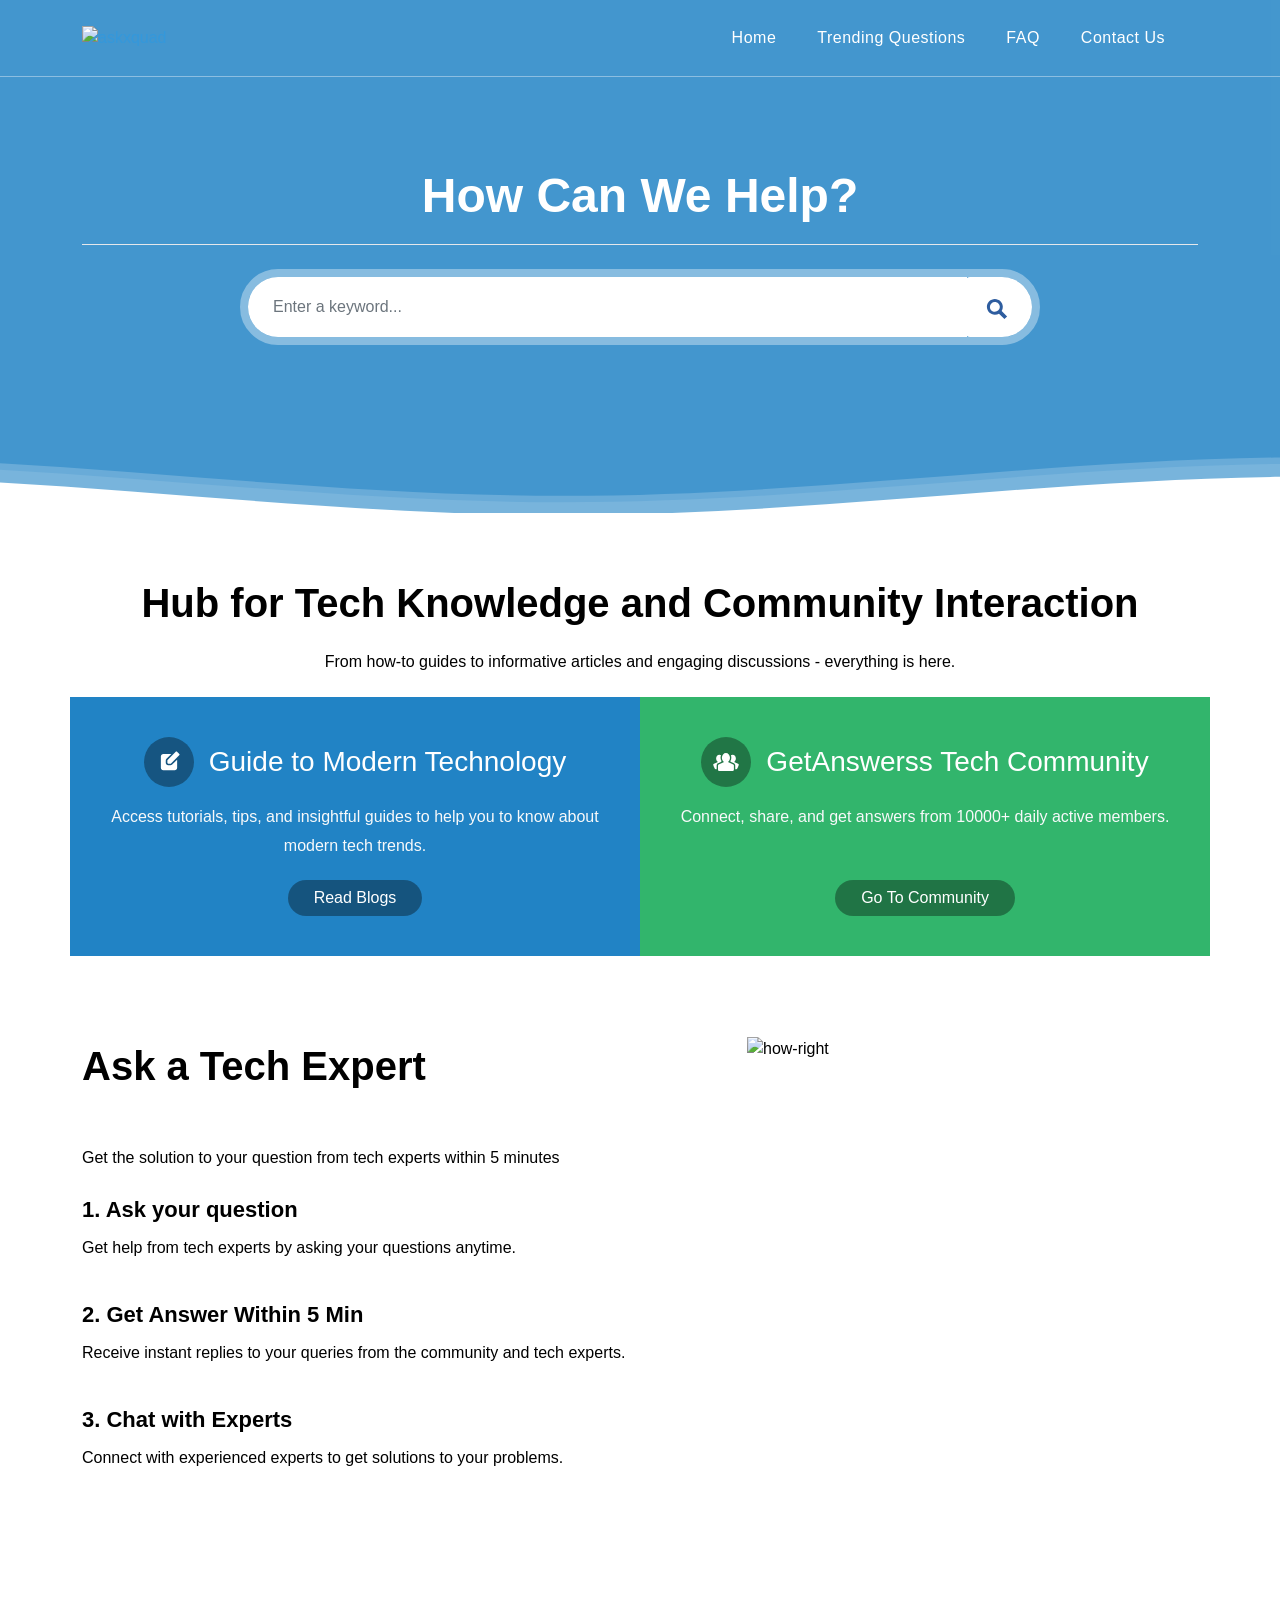
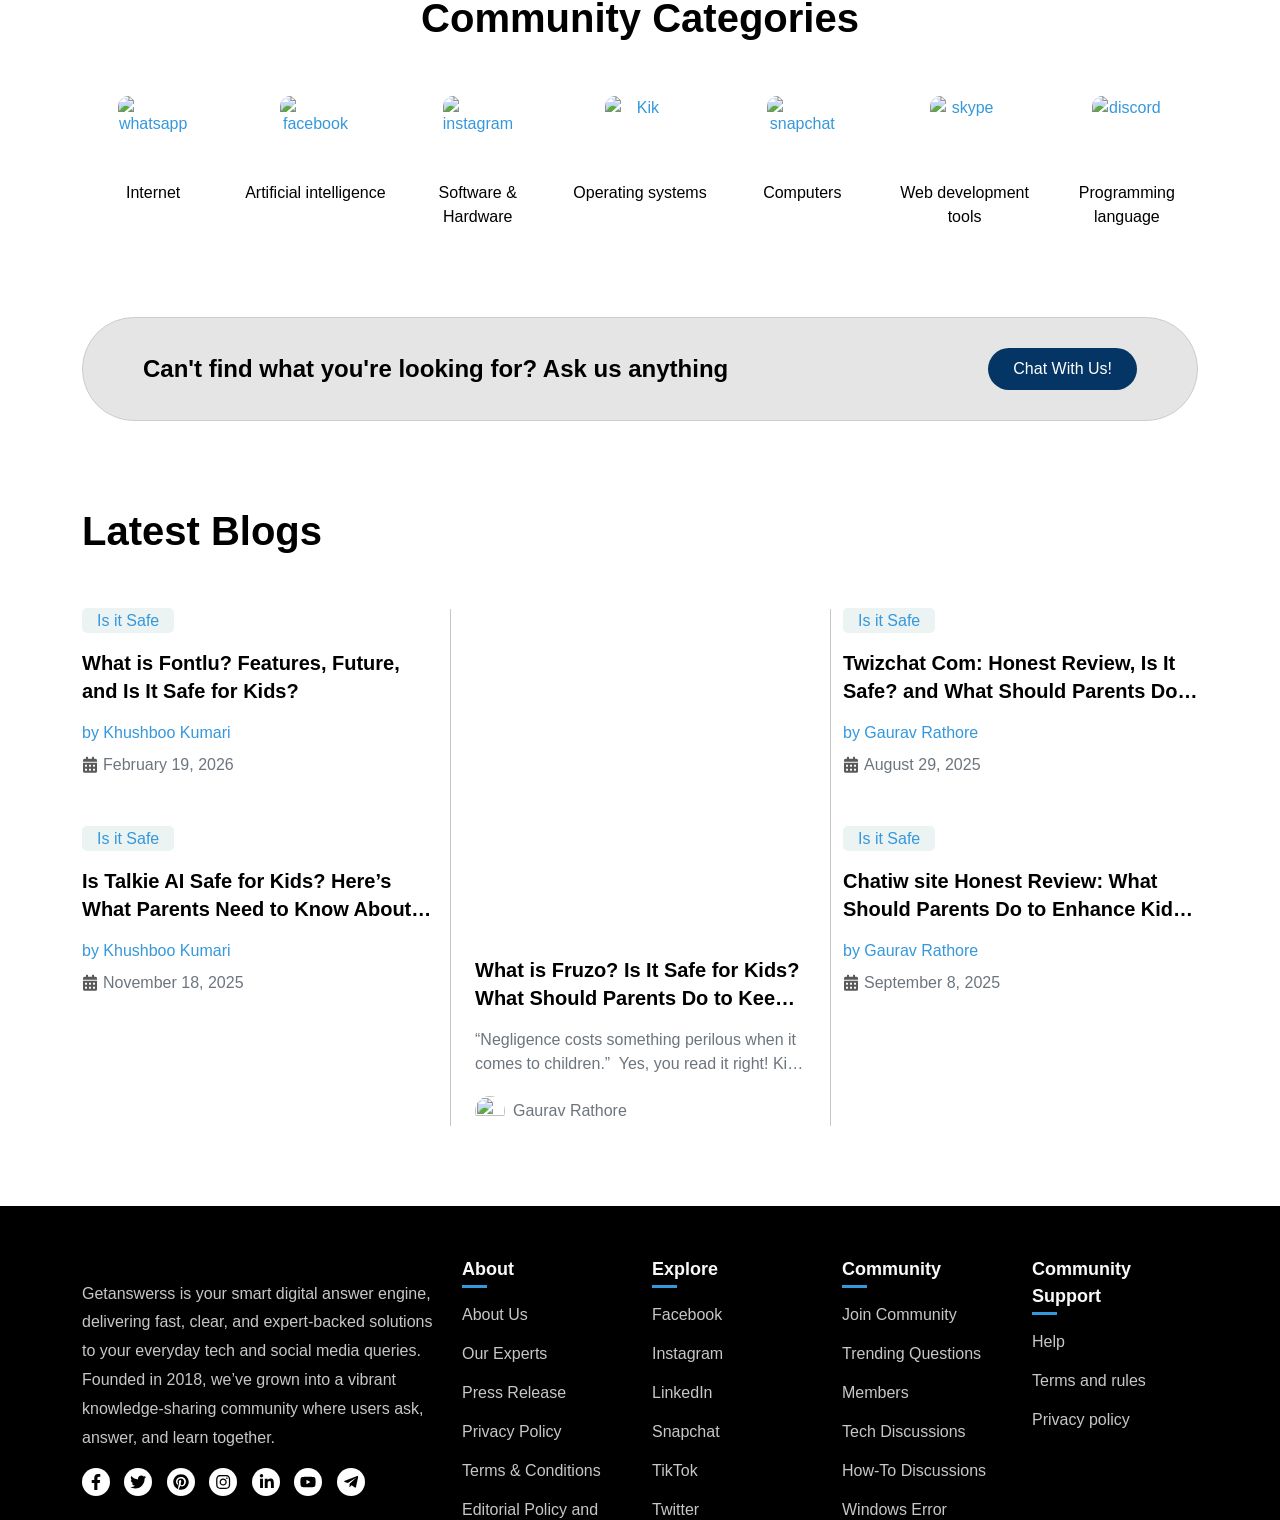
==== commit a04ac043: "All Section Done Just Q&A and Header pending" ====
--- a/index.html
+++ b/index.html
@@ -2,6 +2,8 @@
 <html lang="en">
 
 <head>
+    <meta charset="utf-8">
+    <meta content="width=device-width, initial-scale=1.0" name="viewport">
     <style type="text/css" id="wp-custom-css">
         .form-container {
             width: 100%;
@@ -95,12 +97,10 @@
         select.input-field {
             appearance: none;
             /* remove default dropdown arrow */
-
             background-repeat: no-repeat;
             background-position: right 12px center;
             background-size: 1em;
         }
-
 
         .submit-button {
             width: 100%;
@@ -120,7 +120,6 @@
             background-color: #1d4ed8;
         }
 
-
         #successMessage {
             text-align: center;
             padding: 16px;
@@ -132,9 +131,8 @@
             margin-top: 24px;
         }
     </style>
-        <link rel="stylesheet" href="/assets/css/style.css">
     <link rel="stylesheet" href="/assets/css/bootstrap.min.css">
-
+    <link rel="stylesheet" href="/assets/css/style.css">
 </head>
 
 <body>
@@ -151,7 +149,10 @@
                 <button class="navbar-toggler" type="button" data-bs-toggle="collapse"
                     data-bs-target="#navbarSupportedContent" aria-controls="navbarSupportedContent"
                     aria-expanded="false" aria-label="Toggle navigation">
-                    <i class="fa fa-bars"></i></button>
+                    <svg width="20" height="20" viewBox="0 0 0.4 0.4" xmlns="http://www.w3.org/2000/svg" fill="#fff">
+                        <path fill-rule="evenodd" clip-rule="evenodd"
+                            d="M0.35 0.125H0.05V0.075h0.3zm0 0.1H0.05V0.175h0.3zM0.05 0.325h0.3v-0.05H0.05z" />
+                    </svg></button>
                 <div class="collapse navbar-collapse" id="navbarSupportedContent">
                     <ul id="menu-important_links" class="navbar-nav navbar mb-2 mb-lg-0 navbar-light">
                         <li id="menu-item-195"
@@ -180,21 +181,27 @@
                 <div class="col-lg-12 search-sec text-center pt-2 pt-lg-5 pb-lg-5">
                     <h1>How Can We Help?</h1>
                     <div id="askxquad-search">
-                        <form role="search" method="get" action="https://askxquad.com/">
+                        <form role="search" method="get" action="https://getanswerss.com/">
                             <div class="input-group">
                                 <input type="text" id="search" required class="form-control"
                                     placeholder="Enter a keyword..." value="" name="s" title="Search for:" />
                                 <!-- <select  class="custom-select" name="">
-                              <option value="">All</option>
-                              <option value="option1">Option 1</option>
-                              <option value="option2">Option 2</option>
-                              <option value="option3">Option 3</option>
-                              <option value="option4">Option 4</option>
-                              <option value="option4">Option 5</option>
-                           </select> -->
+										<option value="">All</option>
+										<option value="option1">Option 1</option>
+										<option value="option2">Option 2</option>
+										<option value="option3">Option 3</option>
+										<option value="option4">Option 4</option>
+										<option value="option4">Option 5</option>
+										</select> -->
                                 <div class="input-group-append">
-                                    <button type="submit" name="submit" class="btn"><i
-                                            class="fa fa-search"></i></button>
+                                    <button type="submit" name="submit" class="btn">
+                                        <svg width="22" height="22" viewBox="0 0 1.563 1.563" version="1.2"
+                                            baseProfile="tiny" xmlns="http://www.w3.org/2000/svg" overflow="inherit"
+                                            fill="#2e5d9f">
+                                            <path
+                                                d="M1.114 0.923a0.564 0.564 0 0 0 0.082 -0.293c0 -0.313 -0.254 -0.567 -0.567 -0.567C0.316 0.063 0.063 0.316 0.063 0.63c0 0.313 0.254 0.567 0.567 0.567 0.107 0 0.208 -0.03 0.293 -0.082L1.309 1.5 1.5 1.309zM0.63 0.981c-0.194 0 -0.35 -0.157 -0.351 -0.35A0.351 0.351 0 0 1 0.63 0.279c0.194 0.001 0.35 0.157 0.351 0.351 0 0.193 -0.157 0.35 -0.351 0.35" />
+                                        </svg>
+                                    </button>
                                 </div>
                             </div>
                         </form>
@@ -226,22 +233,36 @@
                 <span>Hub for Tech Knowledge and Community Interaction</span>
             </div>
             <p class="text-center">From how-to guides to informative articles and engaging discussions - everything is
-                here.</p>
+                here.
+            </p>
             <div class="row">
                 <div class="col-lg-6 p-0">
                     <div class="blue-box text-center">
                         <div class="icon-sec mb-3 d-flex justify-content-center align-items-center">
-                            <svg height="50" width="50" xmlns="http://www.w3.org/2000/svg" viewBox="0 0 2 2" xml:space="preserve" fill="#2183c5"><path d="M1.113 1.125H0.938c-0.037 0 -0.063 -0.025 -0.063 -0.063v-0.175c0 -0.019 0.006 -0.031 0.019 -0.044L1.556 0.181c0.013 -0.013 0.025 -0.019 0.044 -0.019s0.031 0.006 0.044 0.019l0.175 0.175c0.025 0.025 0.025 0.063 0 0.087L1.156 1.106c-0.013 0.013 -0.025 0.019 -0.044 0.019"/><path d="M1.244 1.194q-0.056 0.056 -0.131 0.056H0.938c-0.106 0 -0.188 -0.081 -0.188 -0.188v-0.175c0 -0.05 0.019 -0.1 0.056 -0.131l0.375 -0.381H0.563C0.456 0.375 0.375 0.456 0.375 0.563v0.875c0 0.106 0.081 0.188 0.188 0.188h0.875c0.106 0 0.188 -0.081 0.188 -0.188v-0.619z"/></svg><span> Guide to Modern Technology</span>
+                            <svg height="50" width="50" xmlns="http://www.w3.org/2000/svg" viewBox="0 0 2 2"
+                                xml:space="preserve" fill="#fff">
+                                <path
+                                    d="M1.113 1.125H0.938c-0.037 0 -0.063 -0.025 -0.063 -0.063v-0.175c0 -0.019 0.006 -0.031 0.019 -0.044L1.556 0.181c0.013 -0.013 0.025 -0.019 0.044 -0.019s0.031 0.006 0.044 0.019l0.175 0.175c0.025 0.025 0.025 0.063 0 0.087L1.156 1.106c-0.013 0.013 -0.025 0.019 -0.044 0.019" />
+                                <path
+                                    d="M1.244 1.194q-0.056 0.056 -0.131 0.056H0.938c-0.106 0 -0.188 -0.081 -0.188 -0.188v-0.175c0 -0.05 0.019 -0.1 0.056 -0.131l0.375 -0.381H0.563C0.456 0.375 0.375 0.456 0.375 0.563v0.875c0 0.106 0.081 0.188 0.188 0.188h0.875c0.106 0 0.188 -0.081 0.188 -0.188v-0.619z" />
+                            </svg>
+                            <span> Guide to Modern Technology</span>
                         </div>
                         <p class="text-light">Access tutorials, tips, and insightful guides to help you to know about
-                            modern tech trends.</p>
+                            modern tech trends.
+                        </p>
                         <a href="https://getanswerss.com/blogs" class="btn btn-a"> Read Blogs</a>
                     </div>
                 </div>
                 <div class="col-lg-6 p-0">
                     <div class="green-box text-center">
                         <div class="icon-sec mb-3 d-flex justify-content-center align-items-center">
-                            <svg xmlns="http://www.w3.org/2000/svg" width="50" height="50" viewBox="0 0 75 75" xml:space="preserve" fill="#2183c5"><path d="M37.303 11.78c-6.459 0 -11.695 6.113 -11.695 13.654 0 5.23 2.518 9.772 6.217 12.065l-4.289 1.988 -11.412 5.293c-1.103 0.551 -1.653 1.486 -1.653 2.809v12.569c0.091 1.571 1.034 3.036 2.562 3.061h40.601c1.745 -0.152 2.628 -1.558 2.645 -3.061V47.59c0 -1.323 -0.55 -2.258 -1.653 -2.809l-10.999 -5.293 -4.571 -2.166c3.546 -2.345 5.941 -6.789 5.941 -11.887 0 -7.541 -5.236 -13.654 -11.695 -13.654m-18.864 4.801c-2.78 0.106 -4.982 1.308 -6.656 3.225 -1.851 2.307 -2.754 5.047 -2.771 7.772 0.114 4.03 1.917 7.845 5.127 9.84L1.323 43.375C0.441 43.706 0 44.477 0 45.69v10.087c0.069 1.338 0.763 2.462 2.066 2.481h8.518V47.59c0.141 -2.852 1.48 -5.158 3.887 -6.283l8.515 -4.051c0.661 -0.386 1.296 -0.91 1.902 -1.572 -3.511 -5.417 -3.999 -11.906 -1.736 -17.613 -1.472 -0.901 -3.126 -1.48 -4.714 -1.489m38.037 0c-1.818 0.038 -3.498 0.707 -4.877 1.653 2.201 5.759 1.594 12.251 -1.655 17.282 0.717 0.827 1.463 1.461 2.235 1.902l8.185 3.887c2.494 1.368 3.779 3.694 3.804 6.283v10.669h8.765c1.441 -0.124 2.056 -1.274 2.068 -2.482V45.69c0 -1.103 -0.441 -1.874 -1.323 -2.315l-12.652 -6.039c3.281 -2.419 4.929 -6.045 4.961 -9.757 -0.087 -2.938 -0.985 -5.667 -2.771 -7.772 -1.867 -2.025 -4.182 -3.203 -6.739 -3.225"/></svg><span> GetAnswerss Tech Community</span>
+                            <svg xmlns="http://www.w3.org/2000/svg" width="50" height="50" viewBox="0 0 75 75"
+                                xml:space="preserve" fill="#fff">
+                                <path
+                                    d="M37.303 11.78c-6.459 0 -11.695 6.113 -11.695 13.654 0 5.23 2.518 9.772 6.217 12.065l-4.289 1.988 -11.412 5.293c-1.103 0.551 -1.653 1.486 -1.653 2.809v12.569c0.091 1.571 1.034 3.036 2.562 3.061h40.601c1.745 -0.152 2.628 -1.558 2.645 -3.061V47.59c0 -1.323 -0.55 -2.258 -1.653 -2.809l-10.999 -5.293 -4.571 -2.166c3.546 -2.345 5.941 -6.789 5.941 -11.887 0 -7.541 -5.236 -13.654 -11.695 -13.654m-18.864 4.801c-2.78 0.106 -4.982 1.308 -6.656 3.225 -1.851 2.307 -2.754 5.047 -2.771 7.772 0.114 4.03 1.917 7.845 5.127 9.84L1.323 43.375C0.441 43.706 0 44.477 0 45.69v10.087c0.069 1.338 0.763 2.462 2.066 2.481h8.518V47.59c0.141 -2.852 1.48 -5.158 3.887 -6.283l8.515 -4.051c0.661 -0.386 1.296 -0.91 1.902 -1.572 -3.511 -5.417 -3.999 -11.906 -1.736 -17.613 -1.472 -0.901 -3.126 -1.48 -4.714 -1.489m38.037 0c-1.818 0.038 -3.498 0.707 -4.877 1.653 2.201 5.759 1.594 12.251 -1.655 17.282 0.717 0.827 1.463 1.461 2.235 1.902l8.185 3.887c2.494 1.368 3.779 3.694 3.804 6.283v10.669h8.765c1.441 -0.124 2.056 -1.274 2.068 -2.482V45.69c0 -1.103 -0.441 -1.874 -1.323 -2.315l-12.652 -6.039c3.281 -2.419 4.929 -6.045 4.961 -9.757 -0.087 -2.938 -0.985 -5.667 -2.771 -7.772 -1.867 -2.025 -4.182 -3.203 -6.739 -3.225" />
+                            </svg>
+                            <span> GetAnswerss Tech Community</span>
                         </div>
                         <p class="text-light">Connect, share, and get answers from 10000+ daily active members.</p>
                         <a href="https://community.getanswerss.com/" class="btn btn-a"> Go To Community</a>
@@ -274,8 +295,8 @@
                     </div>
                 </div>
                 <div class="col-lg-5">
-                    <img src="https://askxquad.com/wp-content/themes/askxquad/assets/img/how-right.png"
-                        class="img-fluid" alt="">
+                    <img src="https://getanswerss.com/wp-content/uploads/2026/03/how-right.png" class="img-fluid"
+                        alt="how-right">
                 </div>
             </div>
         </div>
@@ -287,161 +308,47 @@
             <div class="heading mb-5 text-center">
                 <span>Community Categories</span>
             </div>
-            <!-- <div id="popular" class="carousel slide" data-bs-ride="carousel">
-               <div class="carousel-indicators">
-                  <button type="button" data-bs-target="#popular" data-bs-slide-to="0" class="active"></button>
-                  <button type="button" data-bs-target="#popular" data-bs-slide-to="1"></button>
-                  <button type="button" data-bs-target="#popular" data-bs-slide-to="2"></button>
-               </div>
-               <div class="carousel-inner">
-                  <div class="carousel-item active">
-                     <div class="row">
-                        <div class="col-lg">
-                           <div class="popular-sec text-center">
-                              <a href="https://askxquad.com/antivirus-setup-and-installation/"><img class="img-fluid" src="https://askxquad.com/wp-content/themes/askxquad/assets/img/Antivirus-Setup.jpg" alt=""></a>
-                              <p class="mt-3"><a href="https://askxquad.com/antivirus-setup-and-installation/" class="web-a"> Antivirus Setup and Installation</a></p>
-                           </div>
-                        </div>
-                        <div class="col-lg">
-                           <div class="popular-sec text-center">
-                              <a href="https://askxquad.com/arlo-camera-installation-and-setup/"><img class="img-fluid" src="https://askxquad.com/wp-content/themes/askxquad/assets/img/Arlo-Camera-Installation.jpg" alt=""></a>
-                              <p class="mt-3"><a href="https://askxquad.com/arlo-camera-installation-and-setup/" class="web-a">Arlo Camera Installation and Setup </a></p>
-                           </div>
-                        </div>
-                        <div class="col-lg">
-                           <div class="popular-sec text-center">
-                              <a href="https://askxquad.com/book-gas-connection-services/"><img class="img-fluid" src="https://askxquad.com/wp-content/themes/askxquad/assets/img/Gas-Connection.jpg" alt=""></a>
-                              <p class="mt-3"><a href="https://askxquad.com/book-gas-connection-services/" class="web-a">Book Gas Connection Services</a></p>
-                           </div>
-                        </div>
-                        <div class="col-lg">
-                           <div class="popular-sec text-center">
-                              <a href="https://askxquad.com/call-vegetable-store/"><img class="img-fluid" src="https://askxquad.com/wp-content/themes/askxquad/assets/img/Vegetable-Store.jpg" alt=""></a>
-                              <p class="mt-3"><a href="https://askxquad.com/call-vegetable-store/" class="web-a">Call Vegetable Store</a></p>
-                           </div>
-                        </div>
-                        <div class="col-lg">
-                           <div class="popular-sec text-center">
-                              <a href="https://askxquad.com/cctv-security-camera-installation/"><img class="img-fluid" src="https://askxquad.com/wp-content/themes/askxquad/assets/img/Camera-Installation.jpg" alt=""></a>
-                              <p class="mt-3"><a href="https://askxquad.com/cctv-security-camera-installation/" class="web-a">CCTV Security Camera Installation
-</a></p>
-                           </div>
-                        </div>
-                     </div>
-                  </div>
-                  <div class="carousel-item">
-                     <div class="row">
-                        <div class="col-lg">
-                           <div class="popular-sec text-center">
-                              <a href="https://askxquad.com/data-backup-and-transfer/"><img class="img-fluid" src="https://askxquad.com/wp-content/themes/askxquad/assets/img/Data-Backup.jpg" alt=""></a>
-                              <p class="mt-3"><a href="https://askxquad.com/data-backup-and-transfer/" class="web-a">Data Backup and Transfer</a></p>
-                           </div>
-                        </div>
-                        <div class="col-lg">
-                           <div class="popular-sec text-center">
-                              <a href="https://askxquad.com/electric-car-charger-installation/"><img class="img-fluid" src="https://askxquad.com/wp-content/themes/askxquad/assets/img/Electric-Car-Charger.jpg" alt=""></a>
-                  <p class="mt-3"><a href="https://askxquad.com/electric-car-charger-installation/" class="web-a">Electric Car Charger Installation</a></p>
-                           </div>
-                        </div>
-                        <div class="col-lg">
-                           <div class="popular-sec text-center">
-                              <a href="https://askxquad.com/gym-and-fitness-center/"><img class="img-fluid" src="https://askxquad.com/wp-content/themes/askxquad/assets/img/Gym-and-Fitness.jpg" alt=""></a>
-                              <p class="mt-3"><a href="https://askxquad.com/gym-and-fitness-center/" class="web-a">Gym and Fitness Center</a></p>
-                           </div>
-                        </div>
-                        <div class="col-lg">
-                           <div class="popular-sec text-center">
-                              <a href="https://askxquad.com/hair-and-spa-grooming-services/"><img class="img-fluid" src="https://askxquad.com/wp-content/themes/askxquad/assets/img/Hair-and-Spa.jpg" alt=""></a>
-                              <p class="mt-3"><a href="https://askxquad.com/hair-and-spa-grooming-services/" class="web-a">Hair and Spa Grooming Services</a></p>
-                           </div>
-                        </div>
-                        <div class="col-lg">
-                           <div class="popular-sec text-center">
-                              <a href="https://askxquad.com/hard-drive-reset-and-cleaned-up/"><img class="img-fluid" src="https://askxquad.com/wp-content/themes/askxquad/assets/img/Hard-Drive-Reset.jpg" alt=""></a>
-                              <p class="mt-3"><a href="https://askxquad.com/hard-drive-reset-and-cleaned-up/" class="web-a">Hard Drive Reset And Cleaned up</a></p>
-                           </div>
-                        </div>
-                     </div>
-                  </div>
-                  <div class="carousel-item">
-                     <div class="row">
-                        <div class="col-lg">
-                           <div class="popular-sec text-center">
-                              <a href="https://askxquad.com/hiring-attorney-lawyer-services/"><img class="img-fluid" src="https://askxquad.com/wp-content/themes/askxquad/assets/img/Lawyer-Services.jpg" alt=""></a>
-                              <p class="mt-3"><a href="https://askxquad.com/hiring-attorney-lawyer-services/" class="web-a">Hiring Attorney Lawyer Services</a></p>
-                           </div>
-                        </div>
-                        <div class="col-lg">
-                           <div class="popular-sec text-center">
-                              <a href="https://askxquad.com/hiring-painting-services/"><img class="img-fluid" src="https://askxquad.com/wp-content/themes/askxquad/assets/img/Painting-Services.jpg" alt=""></a>
-                              <p class="mt-3"><a href="https://askxquad.com/hiring-painting-services/" class="web-a">Hiring Painting Services</a></p>
-                           </div>
-                        </div>
-                        <div class="col-lg">
-                           <div class="popular-sec text-center">
-                              <a href="https://askxquad.com/home-and-office-network-cabling/"><img class="img-fluid" src="https://askxquad.com/wp-content/themes/askxquad/assets/img/Office-Network-Cabling.jpg" alt=""></a>
-                              <p class="mt-3"><a href="https://askxquad.com/home-and-office-network-cabling/" class="web-a">Home and Office Network Cabling</a></p>
-                           </div>
-                        </div>
-                        <div class="col-lg">
-                           <div class="popular-sec text-center">
-                              <a href="https://askxquad.com/my-pet-care-services/"><img class="img-fluid" src="https://askxquad.com/wp-content/themes/askxquad/assets/img/Pet-Care.jpg" alt=""></a>
-                              <p class="mt-3"><a href="https://askxquad.com/my-pet-care-services/" class="web-a">My Pet Care Services</a></p>
-                           </div>
-                        </div>
-                        <div class="col-lg">
-                           <div class="popular-sec text-center">
-                              <a href="https://askxquad.com/refrigerator-installation/"><img class="img-fluid" src="https://askxquad.com/wp-content/themes/askxquad/assets/img/Refrigerator.jpg" alt=""></a>
-                              <p class="mt-3"><a href="https://askxquad.com/refrigerator-installation/" class="web-a">Refrigerator Installation</a></p>
-                           </div>
-                        </div>
-                     </div>
-                  </div>
-
-               </div>
-            </div> -->
+
             <div class="brands">
                 <a href="https://community.getanswerss.com/question-category/internet/" class="icons">
-                    <img decoding="async" src="https://radarro.com/wp-content/uploads/2024/07/whatsapp-m.svg"
+                    <img decoding="async" src="https://getanswerss.com/wp-content/uploads/2026/03/Internet.png"
                         alt="whatsapp" class="img-fluid">
                     <span>Internet</span>
                 </a>
-                <a href="https://community.getanswerss.com/question-category/general/" class="icons">
-                    <img decoding="async" src="https://radarro.com/wp-content/uploads/2024/07/fb-m.svg" alt="facebook"
-                        class="img-fluid">
-                    <span>General</span>
+                <a href="https://community.getanswerss.com/question-category/artificial-intelligence/" class="icons">
+                    <img decoding="async"
+                        src="https://getanswerss.com/wp-content/uploads/2026/03/Artificial-Intelligence.png"
+                        alt="facebook" class="img-fluid">
+                    <span>Artificial intelligence</span>
                 </a>
                 <a href="https://community.getanswerss.com/question-category/software-hardware/" class="icons">
-                    <img decoding="async" src="https://radarro.com/wp-content/uploads/2024/07/instagram-m.svg"
+                    <img decoding="async"
+                        src="https://getanswerss.com/wp-content/uploads/2026/03/Software-and-hardware.png"
                         alt="instagram" class="img-fluid">
                     <span>Software & Hardware</span>
                 </a>
                 <a href="https://community.getanswerss.com/question-category/operating-systems/" class="icons">
-                    <img decoding="async" src="https://radarro.com/wp-content/uploads/2024/07/kik-m.svg" alt="Kik"
-                        class="img-fluid">
+                    <img decoding="async" src="https://getanswerss.com/wp-content/uploads/2026/03/Operating-System.png"
+                        alt="Kik" class="img-fluid">
                     <span>Operating systems</span>
                 </a>
-
-                <a href="https://community.getanswerss.com/question-category/cloud-computing-and-storage/"
-                    class="icons">
-                    <img decoding="async" src="https://radarro.com/wp-content/uploads/2024/07/snapchat-m.svg"
+                <a href="https://community.getanswerss.com/question-category/computers/" class="icons">
+                    <img decoding="async" src="https://getanswerss.com/wp-content/uploads/2026/03/Computer.png"
                         alt="snapchat" class="img-fluid">
-                    <span>Cloud computing and storage</span>
+                    <span>Computers</span>
                 </a>
-
                 <a href="https://community.getanswerss.com/question-category/web-development-tools/" class="icons">
-                    <img decoding="async" src="https://radarro.com/wp-content/uploads/2024/07/Skype-m.svg" alt="skype"
+                    <img decoding="async"
+                        src="https://getanswerss.com/wp-content/uploads/2026/03/Web-Development-Tools.png" alt="skype"
                         class="img-fluid">
                     <span>Web development tools</span>
                 </a>
-
                 <a href="https://community.getanswerss.com/question-category/programming-language/" class="icons">
-                    <img decoding="async" src="https://radarro.com/wp-content/uploads/2024/07/discord-icon.svg"
-                        alt="discord" class="img-fluid">
+                    <img decoding="async"
+                        src="https://getanswerss.com/wp-content/uploads/2026/03/Programming-Language.png" alt="discord"
+                        class="img-fluid">
                     <span>Programming language</span>
                 </a>
-
-
             </div>
         </div>
     </section>
@@ -451,75 +358,321 @@
         <div class="container">
             <div class="register-bg d-lg-flex align-items-center justify-content-between mt-2">
                 <span>Can't find what you're looking for? Ask us anything </span>
-                <p class="mt-3 mb-0">
-                    <a href="#" class="btn btn-web">Chat With Us!</a>
+                <p class="mt-3 mt-lg-0 mb-0">
+                    <a class="btn btn-web open-popup">Chat With Us!</a>
                 </p>
             </div>
         </div>
     </section>
-    <!-- End Call To Action -->
-    <!-- Start Testimonials -->
-    <section class="pt80">
-        <div class="container">
-            <div class="heading mb-5 ">
-                <span>Meet the Experts</span>
-            </div>
-            <div id="demo" class="carousel slide" data-bs-ride="carousel">
-                <div class="carousel-indicators">
-                    <button type="button" data-bs-target="#demo" data-bs-slide-to="0" class="active"></button>
-                    <button type="button" data-bs-target="#demo" data-bs-slide-to="1"></button>
-                    <button type="button" data-bs-target="#demo" data-bs-slide-to="2"></button>
-                </div>
-                <div class="carousel-inner">
-                    <div class="carousel-item active">
-                        <div class="d-lg-flex align-items-center justify-content-between">
-                            <div class="testimonial-img">
-                                <img src="https://askxquad.com/wp-content/themes/askxquad/assets/img/testimonials-1.png"
-                                    alt="">
-                                <svg width="50" height="50" viewBox="0 0 0.4 0.4" xmlns="http://www.w3.org/2000/svg"><path fill="#fff" d="M0.175 0.175v0.175H0V0.173c0 -0.12 0.113 -0.135 0.113 -0.135l0.015 0.035s-0.05 0.007 -0.06 0.048C0.057 0.15 0.078 0.175 0.078 0.175zm0.225 0v0.175H0.225V0.173c0 -0.12 0.113 -0.135 0.113 -0.135l0.015 0.035s-0.05 0.007 -0.06 0.048c-0.01 0.03 0.01 0.055 0.01 0.055z"/></svg>
-                            </div>
-                            <div class="testimonial-content">
-                                <p>He was Professional, cleaned up after himself, and did a great job with the install.
-                                    Took time to explain details about the install and how to work everything. show less
-                                </p>
-                                <span><b>Alex Smith</b> - Concord, CA</span>
-                            </div>
-                        </div>
-                    </div>
-                    <div class="carousel-item">
-                        <div class="d-lg-flex align-items-center justify-content-between">
-                            <div class="testimonial-img">
-                                <img src="https://askxquad.com/wp-content/themes/askxquad/assets/img/testimonials-1.png"
-                                    alt="">
-                                <svg width="50" height="50" viewBox="0 0 0.4 0.4" xmlns="http://www.w3.org/2000/svg"><path fill="#fff" d="M0.175 0.175v0.175H0V0.173c0 -0.12 0.113 -0.135 0.113 -0.135l0.015 0.035s-0.05 0.007 -0.06 0.048C0.057 0.15 0.078 0.175 0.078 0.175zm0.225 0v0.175H0.225V0.173c0 -0.12 0.113 -0.135 0.113 -0.135l0.015 0.035s-0.05 0.007 -0.06 0.048c-0.01 0.03 0.01 0.055 0.01 0.055z"/></svg>
-                            </div>
-                            <div class="testimonial-content">
-                                <p>My experience was great! I showed the tech where the HVAC system was located and gave
-                                    him the thermostat to install. It was all done in an hour and he waited for me to
-                                    use it to ensure it was working properly.</p>
-                                <span><b>Byron C.</b> - Noblesville, IN</span>
-                            </div>
-                        </div>
-                    </div>
-                    <div class="carousel-item">
-                        <div class="d-lg-flex align-items-center justify-content-between">
-                            <div class="testimonial-img">
-                                <img src="https://askxquad.com/wp-content/themes/askxquad/assets/img/testimonials-1.png"
-                                    alt="">
-                               <svg width="50" height="50" viewBox="0 0 0.4 0.4" xmlns="http://www.w3.org/2000/svg"><path fill="#fff" d="M0.175 0.175v0.175H0V0.173c0 -0.12 0.113 -0.135 0.113 -0.135l0.015 0.035s-0.05 0.007 -0.06 0.048C0.057 0.15 0.078 0.175 0.078 0.175zm0.225 0v0.175H0.225V0.173c0 -0.12 0.113 -0.135 0.113 -0.135l0.015 0.035s-0.05 0.007 -0.06 0.048c-0.01 0.03 0.01 0.055 0.01 0.055z"/></svg>
-                            </div>
-                            <div class="testimonial-content">
-                                <p>He was great. Super patient. Worked for a couple hours trying to figure out the
-                                    problem and finally did.</p>
-                                <span><b>Clay K.</b> - Anaheim, CA</span>
-                            </div>
-                        </div>
-                    </div>
-                </div>
+    <!-- popup html -->
+    <div id="contactModal" class="popup-modal" style="display:none;">
+        <div class="form-container">
+            <span class="popup-close">×</span>
+            <h2 align="center">Contact Us</h2>
+            <form id="inquiryForm" action="https://askxquad.com/wp-content/themes/askxquad/submit.php
+					" method="POST" enctype="text/plain" novalidate="">
+                <div class="form-group two-cols">
+                    <div>
+                        <label for="firstName">First Name <span class="required-star">*</span></label>
+                        <input type="text" id="firstName" name="firstName" required="" minlength="2" placeholder="John"
+                            class="input-field">
+                        <p class="error-message" id="firstNameError">This field is required.</p>
+                    </div>
+                    <div>
+                        <label for="lastName">Last Name <span class="required-star">*</span></label>
+                        <input type="text" id="lastName" name="lastName" required="" minlength="2" placeholder="Doe"
+                            class="input-field">
+                        <p class="error-message" id="lastNameError">This field is required.</p>
+                    </div>
+                </div>
+                <div class="form-group two-cols">
+                    <div>
+                        <label for="email">Email <span class="required-star">*</span></label>
+                        <input type="email" id="email" name="email" required="" placeholder="john.doe@example.com"
+                            class="input-field">
+                        <p class="error-message" id="emailError">Please enter a valid email address.</p>
+                    </div>
+                    <div>
+                        <label for="phone">Phone</label>
+                        <input type="tel" id="phone" name="phone" pattern="[0-9]{10,15}" placeholder="e.g., 9876543210"
+                            class="input-field">
+                        <p class="error-message" id="phoneError">Please enter a valid phone number (10-15 digits).</p>
+                    </div>
+                </div>
+                <div class="form-group two-cols">
+                    <div>
+                        <label for="services">Service Interest <span class="required-star">*</span></label>
+                        <select id="services" name="services" required="" class="input-field">
+                            <option value="" disabled="" selected="">Select a Service</option>
+                            <option value="arlo_camera_installation_and_setup ">Arlo Camera Installation and Setup
+                            </option>
+                            <option value="book_gas_connection_services">Book Gas Connection Services </option>
+                            <option value="book_hostel_services ">Book Hostel Services </option>
+                            <option value="call_vegetable_store ">Call Vegetable Store </option>
+                            <option value="cctv_security_camera ">CCTV Security Camera Installation </option>
+                            <option value="computer_tuneup_services ">Computer Tuneup Services </option>
+                            <option value="data_backup_and_transfer">Data Backup and Transfer </option>
+                            <option value="dietitian_and_health_care_center ">Dietitian and Health Care Center </option>
+                            <option value="electric_car_charger_installation ">Electric Car Charger Installation
+                            </option>
+                            <option value="gym_and_fitness_center">Gym and Fitness Center </option>
+                            <option value="hair_and_spa_grooming_services  ">Hair and Spa Grooming Services </option>
+                            <option value="hard_drive_reset_and_cleaned_up ">Hard Drive Reset And Cleaned up </option>
+                            <option value="hiring_attorney_lawyer_service ">Hiring Attorney Lawyer Service </option>
+                            <option value="hiring_CPA_and_booking_services ">Hiring CPA and Booking Services </option>
+                            <option value="hiring_painting_services">Hiring Painting Services </option>
+                            <option value="hiring_plumber_services">Hiring Plumber Services </option>
+                            <option value="home_and_office_fire_safety_and _installation">Home and Office Fire Safety
+                                and Installation
+                            </option>
+                            <option value="home_and_office_network_cabling ">Home and Office Network Cabling </option>
+                            <option value="my_pet_care_services">My Pet Care Services </option>
+                            <option value="network_extender-installation ">Network Extender Installation </option>
+                            <option value="new_Wifi_setup_and_installation ">New Wifi Setup and Installation </option>
+                            <option value="operating_system_installation_and _reinstallation ">Operating System
+                                Installation and Reinstallation
+                            </option>
+                            <option value="parlor_and_grooming_services ">Parlor and Grooming Services </option>
+                            <option value="refrigerator_installation ">Refrigerator Installation</option>
+                            <option value="ring-smart-installation ">Ring Smart Installation </option>
+                            <option value="smart_doorbell_installation ">Smart Doorbell Installation </option>
+                            <option value="smart_thermostat_installation ">Smart Thermostat Installation </option>
+                            <option value="software_installation_needed  ">Software Installation Needed </option>
+                            <option value="software_uninstall-and-removal ">Software Uninstall and Removal</option>
+                            <option value="tax_consultant_services">Tax Consultant Services </option>
+                            <option value="tv_mounting_shifting_services ">TV Mounting Shifting Services </option>
+                            <option value="tv_wire_and_cabling_setup ">TV Wire and Cabling Setup </option>
+                            <option value="virus_removal-and_cleanup">Virus Removal and Cleanup</option>
+                        </select>
+                        <p class="error-message" id="servicesError">This field is required.</p>
+                    </div>
+                    <div>
+                        <label for="country">Country <span class="required-star">*</span></label>
+                        <select id="country" name="country" required="" class="input-field">
+                            <option value="" disabled="" selected="">Select a Country</option>
+                            <option value="Afghanistan">Afghanistan</option>
+                            <option value="Albania">Albania</option>
+                            <option value="Algeria">Algeria</option>
+                            <option value="Andorra">Andorra</option>
+                            <option value="Angola">Angola</option>
+                            <option value="Antigua and Barbuda">Antigua and Barbuda</option>
+                            <option value="Argentina">Argentina</option>
+                            <option value="Armenia">Armenia</option>
+                            <option value="Australia">Australia</option>
+                            <option value="Austria">Austria</option>
+                            <option value="Azerbaijan">Azerbaijan</option>
+                            <option value="Bahamas">Bahamas</option>
+                            <option value="Bahrain">Bahrain</option>
+                            <option value="Bangladesh">Bangladesh</option>
+                            <option value="Barbados">Barbados</option>
+                            <option value="Belarus">Belarus</option>
+                            <option value="Belgium">Belgium</option>
+                            <option value="Belize">Belize</option>
+                            <option value="Benin">Benin</option>
+                            <option value="Bhutan">Bhutan</option>
+                            <option value="Bolivia">Bolivia</option>
+                            <option value="Bosnia and Herzegovina">Bosnia and Herzegovina</option>
+                            <option value="Botswana">Botswana</option>
+                            <option value="Brazil">Brazil</option>
+                            <option value="Brunei">Brunei</option>
+                            <option value="Bulgaria">Bulgaria</option>
+                            <option value="Burkina Faso">Burkina Faso</option>
+                            <option value="Burundi">Burundi</option>
+                            <option value="Cabo Verde">Cabo Verde</option>
+                            <option value="Cambodia">Cambodia</option>
+                            <option value="Cameroon">Cameroon</option>
+                            <option value="Canada">Canada</option>
+                            <option value="Central African Republic">Central African Republic</option>
+                            <option value="Chad">Chad</option>
+                            <option value="Chile">Chile</option>
+                            <option value="China">China</option>
+                            <option value="Colombia">Colombia</option>
+                            <option value="Comoros">Comoros</option>
+                            <option value="Congo (Brazzaville)">Congo (Brazzaville)</option>
+                            <option value="Congo (Kinshasa)">Congo (Kinshasa)</option>
+                            <option value="Costa Rica">Costa Rica</option>
+                            <option value="Croatia">Croatia</option>
+                            <option value="Cuba">Cuba</option>
+                            <option value="Cyprus">Cyprus</option>
+                            <option value="Czechia">Czechia</option>
+                            <option value="Denmark">Denmark</option>
+                            <option value="Djibouti">Djibouti</option>
+                            <option value="Dominica">Dominica</option>
+                            <option value="Dominican Republic">Dominican Republic</option>
+                            <option value="Ecuador">Ecuador</option>
+                            <option value="Egypt">Egypt</option>
+                            <option value="El Salvador">El Salvador</option>
+                            <option value="Equatorial Guinea">Equatorial Guinea</option>
+                            <option value="Eritrea">Eritrea</option>
+                            <option value="Estonia">Estonia</option>
+                            <option value="Eswatini">Eswatini</option>
+                            <option value="Ethiopia">Ethiopia</option>
+                            <option value="Fiji">Fiji</option>
+                            <option value="Finland">Finland</option>
+                            <option value="France">France</option>
+                            <option value="Gabon">Gabon</option>
+                            <option value="Gambia">Gambia</option>
+                            <option value="Georgia">Georgia</option>
+                            <option value="Germany">Germany</option>
+                            <option value="Ghana">Ghana</option>
+                            <option value="Greece">Greece</option>
+                            <option value="Grenada">Grenada</option>
+                            <option value="Guatemala">Guatemala</option>
+                            <option value="Guinea">Guinea</option>
+                            <option value="Guinea-Bissau">Guinea-Bissau</option>
+                            <option value="Guyana">Guyana</option>
+                            <option value="Haiti">Haiti</option>
+                            <option value="Honduras">Honduras</option>
+                            <option value="Hungary">Hungary</option>
+                            <option value="Iceland">Iceland</option>
+                            <option value="India">India</option>
+                            <option value="Indonesia">Indonesia</option>
+                            <option value="Iran">Iran</option>
+                            <option value="Iraq">Iraq</option>
+                            <option value="Ireland">Ireland</option>
+                            <option value="Israel">Israel</option>
+                            <option value="Italy">Italy</option>
+                            <option value="Jamaica">Jamaica</option>
+                            <option value="Japan">Japan</option>
+                            <option value="Jordan">Jordan</option>
+                            <option value="Kazakhstan">Kazakhstan</option>
+                            <option value="Kenya">Kenya</option>
+                            <option value="Kiribati">Kiribati</option>
+                            <option value="Kuwait">Kuwait</option>
+                            <option value="Kyrgyzstan">Kyrgyzstan</option>
+                            <option value="Laos">Laos</option>
+                            <option value="Latvia">Latvia</option>
+                            <option value="Lebanon">Lebanon</option>
+                            <option value="Lesotho">Lesotho</option>
+                            <option value="Liberia">Liberia</option>
+                            <option value="Libya">Libya</option>
+                            <option value="Liechtenstein">Liechtenstein</option>
+                            <option value="Lithuania">Lithuania</option>
+                            <option value="Luxembourg">Luxembourg</option>
+                            <option value="Madagascar">Madagascar</option>
+                            <option value="Malawi">Malawi</option>
+                            <option value="Malaysia">Malaysia</option>
+                            <option value="Maldives">Maldives</option>
+                            <option value="Mali">Mali</option>
+                            <option value="Malta">Malta</option>
+                            <option value="Marshall Islands">Marshall Islands</option>
+                            <option value="Mauritania">Mauritania</option>
+                            <option value="Mauritius">Mauritius</option>
+                            <option value="Mexico">Mexico</option>
+                            <option value="Micronesia">Micronesia</option>
+                            <option value="Moldova">Moldova</option>
+                            <option value="Monaco">Monaco</option>
+                            <option value="Mongolia">Mongolia</option>
+                            <option value="Montenegro">Montenegro</option>
+                            <option value="Morocco">Morocco</option>
+                            <option value="Mozambique">Mozambique</option>
+                            <option value="Myanmar">Myanmar</option>
+                            <option value="Namibia">Namibia</option>
+                            <option value="Nauru">Nauru</option>
+                            <option value="Nepal">Nepal</option>
+                            <option value="Netherlands">Netherlands</option>
+                            <option value="New Zealand">New Zealand</option>
+                            <option value="Nicaragua">Nicaragua</option>
+                            <option value="Niger">Niger</option>
+                            <option value="Nigeria">Nigeria</option>
+                            <option value="North Korea">North Korea</option>
+                            <option value="North Macedonia">North Macedonia</option>
+                            <option value="Norway">Norway</option>
+                            <option value="Oman">Oman</option>
+                            <option value="Pakistan">Pakistan</option>
+                            <option value="Palau">Palau</option>
+                            <option value="Palestine State">Palestine State</option>
+                            <option value="Panama">Panama</option>
+                            <option value="Papua New Guinea">Papua New Guinea</option>
+                            <option value="Paraguay">Paraguay</option>
+                            <option value="Peru">Peru</option>
+                            <option value="Philippines">Philippines</option>
+                            <option value="Poland">Poland</option>
+                            <option value="Portugal">Portugal</option>
+                            <option value="Qatar">Qatar</option>
+                            <option value="Romania">Romania</option>
+                            <option value="Russia">Russia</option>
+                            <option value="Rwanda">Rwanda</option>
+                            <option value="Saint Kitts and Nevis">Saint Kitts and Nevis</option>
+                            <option value="Saint Lucia">Saint Lucia</option>
+                            <option value="Saint Vincent and the Grenadines">Saint Vincent and the Grenadines</option>
+                            <option value="Samoa">Samoa</option>
+                            <option value="San Marino">San Marino</option>
+                            <option value="Sao Tome and Principe">Sao Tome and Principe</option>
+                            <option value="Saudi Arabia">Saudi Arabia</option>
+                            <option value="Senegal">Senegal</option>
+                            <option value="Serbia">Serbia</option>
+                            <option value="Seychelles">Seychelles</option>
+                            <option value="Sierra Leone">Sierra Leone</option>
+                            <option value="Singapore">Singapore</option>
+                            <option value="Slovakia">Slovakia</option>
+                            <option value="Slovenia">Slovenia</option>
+                            <option value="Solomon Islands">Solomon Islands</option>
+                            <option value="Somalia">Somalia</option>
+                            <option value="South Africa">South Africa</option>
+                            <option value="South Korea">South Korea</option>
+                            <option value="South Sudan">South Sudan</option>
+                            <option value="Spain">Spain</option>
+                            <option value="Sri Lanka">Sri Lanka</option>
+                            <option value="Sudan">Sudan</option>
+                            <option value="Suriname">Suriname</option>
+                            <option value="Sweden">Sweden</option>
+                            <option value="Switzerland">Switzerland</option>
+                            <option value="Syria">Syria</option>
+                            <option value="Taiwan">Taiwan</option>
+                            <option value="Tajikistan">Tajikistan</option>
+                            <option value="Tanzania">Tanzania</option>
+                            <option value="Thailand">Thailand</option>
+                            <option value="Timor-Leste">Timor-Leste</option>
+                            <option value="Togo">Togo</option>
+                            <option value="Tonga">Tonga</option>
+                            <option value="Trinidad and Tobago">Trinidad and Tobago</option>
+                            <option value="Tunisia">Tunisia</option>
+                            <option value="Turkey">Turkey</option>
+                            <option value="Turkmenistan">Turkmenistan</option>
+                            <option value="Tuvalu">Tuvalu</option>
+                            <option value="Uganda">Uganda</option>
+                            <option value="Ukraine">Ukraine</option>
+                            <option value="United Arab Emirates">United Arab Emirates</option>
+                            <option value="United Kingdom">United Kingdom</option>
+                            <option value="United States">United States</option>
+                            <option value="Uruguay">Uruguay</option>
+                            <option value="Uzbekistan">Uzbekistan</option>
+                            <option value="Vanuatu">Vanuatu</option>
+                            <option value="Vatican City">Vatican City</option>
+                            <option value="Venezuela">Venezuela</option>
+                            <option value="Vietnam">Vietnam</option>
+                            <option value="Yemen">Yemen</option>
+                            <option value="Zambia">Zambia</option>
+                            <option value="Zimbabwe">Zimbabwe</option>
+                        </select>
+                        <p class="error-message" id="countryError">This field is required.</p>
+                    </div>
+                </div>
+                <div class="form-group two-cols">
+                    <div>
+                        <label for="state">State/Province</label>
+                        <input type="text" id="state" name="state" placeholder="California" class="input-field">
+                    </div>
+                    <div>
+                        <label for="pinCode">Pin Code/Zip Code</label>
+                        <input type="text" id="pinCode" name="pinCode" pattern="[0-9]{4,10}" placeholder="90210"
+                            class="input-field">
+                        <p class="error-message" id="pinCodeError">Please enter a valid code (4-10 digits).</p>
+                    </div>
+                </div>
+                <div class="form-group">
+                    <button type="submit" class="submit-button" name="submitBtn">
+                        Submit Inquiry
+                    </button>
+                </div>
+            </form>
+            <div id="successMessage">
+                Thank you! Your inquiry has been submitted successfully.
             </div>
         </div>
-    </section>
-    <!-- End Testimonials -->
+    </div>
+    <!-- End Call To Action -->
     <section class="pt80">
         <div class="container">
             <div class="heading mb-5 ">
@@ -537,7 +690,6 @@
                             </a>
                             <a href="https://radarro.com/author/khushboo-kumari/" class="d-block mb-2"> by Khushboo
                                 Kumari </a>
-
                             <div class="d-flex align-items-center justify-content-between">
                                 <span class="d-flex align-items-center">
                                     <svg width="17" height="17" viewBox="0 0 17 17" fill="#595959"
@@ -562,7 +714,6 @@
                             </a>
                             <a href="https://radarro.com/author/khushboo-kumari/" class="d-block mb-2"> by Khushboo
                                 Kumari </a>
-
                             <div class="d-flex align-items-center justify-content-between">
                                 <span class="d-flex align-items-center">
                                     <svg width="17" height="17" viewBox="0 0 17 17" fill="#595959"
@@ -579,7 +730,6 @@
                 </div>
                 <div class="col-lg-4">
                     <div class="rd-card">
-
                         <div class="img-placeholder rounded"><a href="https://radarro.com/fruzo/" aria-label="post-img">
                                 <img width="800" height="450"
                                     src="https://radarro.com/wp-content/uploads/2025/09/Fruzo.webp"
@@ -587,7 +737,8 @@
                                     fetchpriority="high"
                                     srcset="https://radarro.com/wp-content/uploads/2025/09/Fruzo.webp 800w, https://radarro.com/wp-content/uploads/2025/09/Fruzo-300x169.webp 300w, https://radarro.com/wp-content/uploads/2025/09/Fruzo-768x432.webp 768w"
                                     sizes="(max-width: 800px) 100vw, 800px">
-                            </a></div>
+                            </a>
+                        </div>
                         <div class="rd-content">
                             <a href="https://radarro.com/fruzo/" class="d-block web-a title rd-textflow"
                                 aria-label="post-url">
@@ -607,7 +758,6 @@
                                 <a href="https://radarro.com/author/gaurav-rathore/" aria-label="author">
                                     <span class="ps-2 text-muted">Gaurav Rathore</span>
                                 </a>
-
                             </div>
                         </div>
                     </div>
@@ -624,7 +774,6 @@
                             </a>
                             <a href="https://radarro.com/author/gaurav-rathore/" class="d-block mb-2"> by Gaurav Rathore
                             </a>
-
                             <div class="d-flex align-items-center justify-content-between">
                                 <span class="d-flex align-items-center">
                                     <svg width="17" height="17" viewBox="0 0 17 17" fill="#595959"
@@ -648,7 +797,6 @@
                             </a>
                             <a href="https://radarro.com/author/gaurav-rathore/" class="d-block mb-2"> by Gaurav Rathore
                             </a>
-
                             <div class="d-flex align-items-center justify-content-between">
                                 <span class="d-flex align-items-center">
                                     <svg width="17" height="17" viewBox="0 0 17 17" fill="#595959"
@@ -664,75 +812,98 @@
                     </div>
                 </div>
             </div>
-
         </div>
     </section>
-
-
     <!-- Start Footer -->
     <footer class="pt50 footer-bg pb50">
         <div class="container">
             <div class="row mb-3">
                 <div class="col-lg-4 mb-5 mb-lg-0">
                     <a href="https://getassist.net/" class="site-logo"><img
-                            src="https://getanswerss.com/wp-content/uploads/2024/10/logo-e1729589501348.png" alt="" width="100%"
-                            height="100%" class="img-fluid" aria-label="logo"></a>
-                    <div class="footer-tagline mt-3">Ask. Search. Learn.</div>
+                            src="https://getanswerss.com/wp-content/uploads/2026/03/Foot-logo.png" alt="" width="100%"
+                            height="100%" class="img-fluid mb-3" aria-label="logo"></a>
                     <p class="mb-3">Getanswerss is your smart digital answer engine, delivering fast, clear, and
                         expert-backed
                         solutions to your everyday tech and social media queries. Founded in 2018, we’ve grown into a
                         vibrant knowledge-sharing community where users ask, answer, and learn together.
                     </p>
                     <ul class="list-unstyled top-social-icon">
-                        <li><a href="https://www.facebook.com/GetAssist.net" rel="nofollow" target="_blank"
-                                aria-label="facebook"><svg xmlns="http://www.w3.org/2000/svg" width="16" height="16"
-                                    viewBox="0 0 16 16" fill="#000">
+                        <li>
+                            <a href="https://www.facebook.com/GetAssist.net" rel="nofollow" target="_blank"
+                                aria-label="facebook">
+                                <svg xmlns="http://www.w3.org/2000/svg" width="16" height="16" viewBox="0 0 16 16"
+                                    fill="#000">
                                     <path
                                         d="M11.7231 9L12.1675 6.10437H9.38908V4.22531C9.38908 3.43313 9.77721 2.66094 11.0216 2.66094H12.2847V0.195625C12.2847 0.195625 11.1385 0 10.0425 0C7.75439 0 6.25877 1.38688 6.25877 3.8975V6.10437H3.71533V9H6.25877V16H9.38908V9H11.7231Z">
                                     </path>
-                                </svg></a></li>
-                        <li><a href="https://twitter.com/GetAssistNet" rel="nofollow" target="_blank"
-                                aria-label="twitter"><svg xmlns="http://www.w3.org/2000/svg" width="16" height="16"
-                                    viewBox="0 0 16 16" fill="#000">
+                                </svg>
+                            </a>
+                        </li>
+                        <li>
+                            <a href="https://twitter.com/GetAssistNet" rel="nofollow" target="_blank"
+                                aria-label="twitter">
+                                <svg xmlns="http://www.w3.org/2000/svg" width="16" height="16" viewBox="0 0 16 16"
+                                    fill="#000">
                                     <path
                                         d="M14.5178 4.74113C14.5279 4.88325 14.5279 5.02541 14.5279 5.16753C14.5279 9.50253 11.2285 14.4975 5.19801 14.4975C3.34013 14.4975 1.61426 13.9594 0.162476 13.0254C0.426444 13.0558 0.680226 13.066 0.954351 13.066C2.48732 13.066 3.89851 12.5483 5.02541 11.665C3.58379 11.6345 2.37566 10.6904 1.95941 9.39088C2.16248 9.42131 2.36551 9.44163 2.57873 9.44163C2.87313 9.44163 3.16757 9.401 3.44166 9.32997C1.93913 9.02538 0.812194 7.70559 0.812194 6.11169V6.07109C1.24873 6.31475 1.75638 6.46703 2.29441 6.48731C1.41116 5.89847 0.832507 4.89341 0.832507 3.75634C0.832507 3.14722 0.994913 2.58884 1.27919 2.10153C2.89341 4.09138 5.31982 5.39084 8.0406 5.533C7.98985 5.28934 7.95938 5.03556 7.95938 4.78175C7.95938 2.97463 9.42132 1.50256 11.2386 1.50256C12.1827 1.50256 13.0355 1.8985 13.6345 2.53809C14.3756 2.39597 15.0863 2.12184 15.7157 1.74622C15.472 2.50766 14.9543 3.14725 14.2741 3.55331C14.934 3.48228 15.5736 3.2995 16.1624 3.04572C15.7158 3.69544 15.1574 4.27409 14.5178 4.74113Z">
                                     </path>
-                                </svg></a></li>
-                        <li><a href="https://www.pinterest.com/getassist_net/" rel="nofollow" target="_blank"
-                                aria-label="pinterest"><svg xmlns="http://www.w3.org/2000/svg" width="16" height="16"
-                                    viewBox="0 0 16 16" fill="#000">
+                                </svg>
+                            </a>
+                        </li>
+                        <li>
+                            <a href="https://www.pinterest.com/getassist_net/" rel="nofollow" target="_blank"
+                                aria-label="pinterest">
+                                <svg xmlns="http://www.w3.org/2000/svg" width="16" height="16" viewBox="0 0 16 16"
+                                    fill="#000">
                                     <path
                                         d="M15.75 8C15.75 12.2812 12.2812 15.75 8 15.75C7.2 15.75 6.43125 15.6281 5.70625 15.4031C6.02188 14.8875 6.49375 14.0437 6.66875 13.3719C6.7625 13.0094 7.15 11.5281 7.15 11.5281C7.40313 12.0094 8.14063 12.4187 8.925 12.4187C11.2625 12.4187 12.9469 10.2688 12.9469 7.59688C12.9469 5.0375 10.8562 3.12188 8.16875 3.12188C4.825 3.12188 3.04688 5.36562 3.04688 7.8125C3.04688 8.95 3.65313 10.3656 4.61875 10.8156C4.76563 10.8844 4.84375 10.8531 4.87813 10.7125C4.90313 10.6062 5.03438 10.0781 5.09375 9.83438C5.1125 9.75625 5.10313 9.6875 5.04063 9.6125C4.725 9.22188 4.46875 8.50937 4.46875 7.84375C4.46875 6.13437 5.7625 4.48125 7.96875 4.48125C9.87188 4.48125 11.2063 5.77813 11.2063 7.63438C11.2063 9.73125 10.1469 11.1844 8.76875 11.1844C8.00938 11.1844 7.4375 10.5563 7.62187 9.78438C7.84062 8.8625 8.2625 7.86875 8.2625 7.20312C8.2625 6.60938 7.94375 6.1125 7.28125 6.1125C6.50313 6.1125 5.87813 6.91563 5.87813 7.99375C5.87813 8.68125 6.10938 9.14375 6.10938 9.14375C6.10938 9.14375 5.34375 12.3875 5.20312 12.9937C5.04688 13.6625 5.10938 14.6062 5.175 15.2188C2.29375 14.0906 0.25 11.2844 0.25 8C0.25 3.71875 3.71875 0.25 8 0.25C12.2812 0.25 15.75 3.71875 15.75 8Z">
                                     </path>
-                                </svg></a></li>
-                        <li><a href="https://www.instagram.com/getassistnet/" rel="nofollow" target="_blank"
-                                aria-label="instagram"><svg xmlns="http://www.w3.org/2000/svg" width="16" height="16"
-                                    viewBox="0 0 16 16" fill="#000">
+                                </svg>
+                            </a>
+                        </li>
+                        <li>
+                            <a href="https://www.instagram.com/getassistnet/" rel="nofollow" target="_blank"
+                                aria-label="instagram">
+                                <svg xmlns="http://www.w3.org/2000/svg" width="16" height="16" viewBox="0 0 16 16"
+                                    fill="#000">
                                     <path
                                         d="M8.16514 4.40626C6.17764 4.40626 4.57451 6.00938 4.57451 7.99688C4.57451 9.98438 6.17764 11.5875 8.16514 11.5875C10.1526 11.5875 11.7558 9.98438 11.7558 7.99688C11.7558 6.00938 10.1526 4.40626 8.16514 4.40626ZM8.16514 10.3313C6.88076 10.3313 5.83076 9.28438 5.83076 7.99688C5.83076 6.70938 6.87764 5.66251 8.16514 5.66251C9.45264 5.66251 10.4995 6.70938 10.4995 7.99688C10.4995 9.28438 9.44951 10.3313 8.16514 10.3313ZM12.7401 4.25938C12.7401 4.72501 12.3651 5.09688 11.9026 5.09688C11.437 5.09688 11.0651 4.72188 11.0651 4.25938C11.0651 3.79688 11.4401 3.42188 11.9026 3.42188C12.3651 3.42188 12.7401 3.79688 12.7401 4.25938ZM15.1183 5.10938C15.0651 3.98751 14.8089 2.99376 13.987 2.17501C13.1683 1.35626 12.1745 1.10001 11.0526 1.04376C9.89639 0.978131 6.43076 0.978131 5.27451 1.04376C4.15576 1.09688 3.16201 1.35313 2.34014 2.17188C1.51826 2.99063 1.26514 3.98438 1.20889 5.10626C1.14326 6.26251 1.14326 9.72813 1.20889 10.8844C1.26201 12.0063 1.51826 13 2.34014 13.8188C3.16201 14.6375 4.15264 14.8938 5.27451 14.95C6.43076 15.0156 9.89639 15.0156 11.0526 14.95C12.1745 14.8969 13.1683 14.6406 13.987 13.8188C14.8058 13 15.062 12.0063 15.1183 10.8844C15.1839 9.72813 15.1839 6.26563 15.1183 5.10938ZM13.6245 12.125C13.3808 12.7375 12.9089 13.2094 12.2933 13.4563C11.3714 13.8219 9.18389 13.7375 8.16514 13.7375C7.14639 13.7375 4.95576 13.8188 4.03701 13.4563C3.42451 13.2125 2.95264 12.7406 2.70576 12.125C2.34014 11.2031 2.42451 9.01563 2.42451 7.99688C2.42451 6.97813 2.34326 4.78751 2.70576 3.86876C2.94951 3.25626 3.42139 2.78438 4.03701 2.53751C4.95889 2.17188 7.14639 2.25626 8.16514 2.25626C9.18389 2.25626 11.3745 2.17501 12.2933 2.53751C12.9058 2.78126 13.3776 3.25313 13.6245 3.86876C13.9901 4.79063 13.9058 6.97813 13.9058 7.99688C13.9058 9.01563 13.9901 11.2063 13.6245 12.125Z">
                                     </path>
-                                </svg></a></li>
-                        <li><a href="https://www.linkedin.com/company/getassistance" rel="nofollow" target="_blank"
-                                aria-label="linkedin"><svg xmlns="http://www.w3.org/2000/svg" width="16" height="16"
-                                    viewBox="0 0 16 16" fill="#000">
+                                </svg>
+                            </a>
+                        </li>
+                        <li>
+                            <a href="https://www.linkedin.com/company/getassistance" rel="nofollow" target="_blank"
+                                aria-label="linkedin">
+                                <svg xmlns="http://www.w3.org/2000/svg" width="16" height="16" viewBox="0 0 16 16"
+                                    fill="#000">
                                     <path
                                         d="M4.95772 14H2.05522V4.65312H4.95772V14ZM3.50491 3.37812C2.57679 3.37812 1.82397 2.60937 1.82397 1.68124C1.82397 1.23543 2.00107 0.807877 2.31631 0.49264C2.63155 0.177403 3.0591 0.000305176 3.50491 0.000305176C3.95072 0.000305176 4.37828 0.177403 4.69351 0.49264C5.00875 0.807877 5.18585 1.23543 5.18585 1.68124C5.18585 2.60937 4.43272 3.37812 3.50491 3.37812ZM15.8208 14H12.9246V9.44999C12.9246 8.36562 12.9027 6.97499 11.4155 6.97499C9.90647 6.97499 9.67522 8.15312 9.67522 9.37187V14H6.77585V4.65312H9.5596V5.92812H9.60022C9.98772 5.19374 10.9343 4.41874 12.3465 4.41874C15.284 4.41874 15.824 6.35312 15.824 8.86562V14H15.8208Z">
                                     </path>
-                                </svg></a></li>
-                        <li><a href="https://www.youtube.com/c/GetAssistnet" rel="nofollow" target="_blank"
-                                aria-label="youtube"><svg xmlns="http://www.w3.org/2000/svg" width="16" height="16"
-                                    viewBox="0 0 16 16" fill="#000">
+                                </svg>
+                            </a>
+                        </li>
+                        <li>
+                            <a href="https://www.youtube.com/c/GetAssistnet" rel="nofollow" target="_blank"
+                                aria-label="youtube">
+                                <svg xmlns="http://www.w3.org/2000/svg" width="16" height="16" viewBox="0 0 16 16"
+                                    fill="#000">
                                     <path
                                         d="M15.2682 4.33563C15.0937 3.67868 14.5797 3.1613 13.927 2.98571C12.7439 2.66666 7.99999 2.66666 7.99999 2.66666C7.99999 2.66666 3.2561 2.66666 2.07302 2.98571C1.42032 3.16132 0.906267 3.67868 0.731795 4.33563C0.414795 5.52638 0.414795 8.01077 0.414795 8.01077C0.414795 8.01077 0.414795 10.4952 0.731795 11.6859C0.906267 12.3429 1.42032 12.8387 2.07302 13.0143C3.2561 13.3333 7.99999 13.3333 7.99999 13.3333C7.99999 13.3333 12.7439 13.3333 13.927 13.0143C14.5797 12.8387 15.0937 12.3429 15.2682 11.6859C15.5852 10.4952 15.5852 8.01077 15.5852 8.01077C15.5852 8.01077 15.5852 5.52638 15.2682 4.33563ZM6.44846 10.2664V5.75513L10.4134 8.01082L6.44846 10.2664Z">
                                     </path>
-                                </svg></a></li>
-                        <li><a href="https://t.me/getassist_net" rel="nofollow" target="_blank"
-                                aria-label="telegram"><svg xmlns="http://www.w3.org/2000/svg" width="16" height="16"
-                                    viewBox="0 0 16 16" fill="#000">
+                                </svg>
+                            </a>
+                        </li>
+                        <li>
+                            <a href="https://t.me/getassist_net" rel="nofollow" target="_blank" aria-label="telegram">
+                                <svg xmlns="http://www.w3.org/2000/svg" width="16" height="16" viewBox="0 0 16 16"
+                                    fill="#000">
                                     <path
                                         d="M15.1213 3.08125L13.0088 13.0437C12.8495 13.7469 12.4338 13.9219 11.8432 13.5906L8.62447 11.2188L7.07134 12.7125C6.89947 12.8844 6.75572 13.0281 6.42447 13.0281L6.65572 9.75L12.6213 4.35938C12.8807 4.12813 12.5651 4 12.2182 4.23125L4.84322 8.875L1.66822 7.88125C0.97759 7.66563 0.96509 7.19063 1.81197 6.85938L14.2307 2.075C14.8057 1.85938 15.3088 2.20313 15.1213 3.08125Z">
                                     </path>
-                                </svg></a></li>
+                                </svg>
+                            </a>
+                        </li>
                     </ul>
                 </div>
                 <div class="col-6 col-lg-2 mb-4 mb-lg-0">
@@ -837,23 +1008,19 @@
                         </li>
                     </ul>
                 </div>
-
-            </div>
-            <div class="footer-bottom">
-                <p class="mb-3 mb-md-0">© 2026 GetAssist. All Rights Reserved. Built to Educate, Empower &amp; Deliver Accurate Answers.</p>
-                <a href="https://www.dmca.com/Protection/Status.aspx?ID=08c32b41-37e4-4ff0-a92f-f415bce3ef98&amp;refurl=https://getassist.net/">
-                    <img src="/wp-content/uploads/2026/03/footer-img.png" width="80px" alt="">
-                </a>
             </div>
         </div>
     </footer>
     <!-- End Footer -->
     <a href="#" class="scroll-top d-flex align-items-center justify-content-center">
-        <svg xmlns="http://www.w3.org/2000/svg" viewBox="0 0 18 18" xml:space="preserve" width="18" height="18" fill="#fff"><path d="M17.874 11.153c-2.761 -1.973 -5.194 -4.35 -7.231 -7.065l-1.403 -1.871c-0.113 -0.151 -0.367 -0.151 -0.48 0l-1.403 1.871C5.32 6.803 2.887 9.18 0.126 11.153A0.299 0.299 0 0 0 0 11.397V15.597a0.3 0.3 0 0 0 0.163 0.267 0.3 0.3 0 0 0 0.312 -0.023l0.344 -0.245a33.641 33.641 0 0 0 6.854 -6.532L9 7.381l1.328 1.682A33.634 33.634 0 0 0 17.182 15.595l0.344 0.245a0.296 0.296 0 0 0 0.174 0.056 0.302 0.302 0 0 0 0.137 -0.033A0.3 0.3 0 0 0 18 15.597V11.397a0.299 0.299 0 0 0 -0.126 -0.244"/></svg>
+        <svg xmlns="http://www.w3.org/2000/svg" viewBox="0 0 18 18" xml:space="preserve" width="18" height="18"
+            fill="#fff">
+            <path
+                d="M17.874 11.153c-2.761 -1.973 -5.194 -4.35 -7.231 -7.065l-1.403 -1.871c-0.113 -0.151 -0.367 -0.151 -0.48 0l-1.403 1.871C5.32 6.803 2.887 9.18 0.126 11.153A0.299 0.299 0 0 0 0 11.397V15.597a0.3 0.3 0 0 0 0.163 0.267 0.3 0.3 0 0 0 0.312 -0.023l0.344 -0.245a33.641 33.641 0 0 0 6.854 -6.532L9 7.381l1.328 1.682A33.634 33.634 0 0 0 17.182 15.595l0.344 0.245a0.296 0.296 0 0 0 0.174 0.056 0.302 0.302 0 0 0 0.137 -0.033A0.3 0.3 0 0 0 18 15.597V11.397a0.299 0.299 0 0 0 -0.126 -0.244" />
+        </svg>
     </a>
     <script src="/assets/js/main.js"></script>
     <script src="/assets/js/bootstrap.min.js"></script>
-
 </body>
 
 </html>
--- a/assets/css/style.css
+++ b/assets/css/style.css
@@ -1,9 +1,15 @@
 @import url('https://fonts.googleapis.com/css2?family=Poppins:ital,wght@0,100;0,200;0,300;0,400;0,500;0,600;0,700;0,800;0,900;1,100;1,200;1,300;1,400;1,500;1,600;1,700;1,800;1,900&display=swap');
+
+
+/* ==========================================================================
+   VARIABLES & RESET
+   ========================================================================== */
 
 :root {
   scroll-behavior: smooth;
   --pc: #3498db;
   --sc: #000;
+
 }
 
 body {
@@ -11,6 +17,11 @@
   font-family: 'Poppins', sans-serif;
   font-size: 16px;
 }
+
+
+/* ==========================================================================
+   TYPOGRAPHY
+   ========================================================================== */
 
 .h1,
 .h2,
@@ -31,12 +42,6 @@
   line-height: 1.8;
   margin: 0 0 20px 0;
 }
-.web-a {
-  color: var(--sc);
-}
-.web-a:hover {
-  color: var(--pc);
-}
 
 a {
   color: var(--pc);
@@ -47,55 +52,148 @@
   color: var(--pc) !important;
 }
 
-/* For Extra Elements */
+.web-a {
+  color: var(--sc);
+}
+
+.web-a:hover {
+  color: var(--pc);
+}
+
+.heading {
+  font-size: 40px;
+  font-weight: 700;
+  color: #000;
+  margin-bottom: 15px;
+}
+
+.page-heading {
+  font-size: 24px;
+  font-weight: 700;
+  color: #000;
+  margin-bottom: 15px;
+}
+
+
+/* ==========================================================================
+   UTILITY CLASSES
+   ========================================================================== */
+
+.pt40 {
+  padding-top: 40px;
+}
+
+.pt50 {
+  padding-top: 50px;
+}
+
+.pt60 {
+  padding-top: 60px;
+}
+
 .pt80 {
   padding-top: 80px;
 }
-.pt60 {
-  padding-top: 60px;
-}
-
-.pt50 {
-  padding-top: 50px;
-}
 
 .pb50 {
   padding-bottom: 50px;
 }
 
+.mt20 {
+  margin-top: 20px;
+}
+
+.mt30 {
+  margin-top: 30px;
+}
+
+.mt40 {
+  margin-top: 40px;
+}
+
 .mt50 {
   margin-top: 50px;
 }
 
-.mt30 {
-  margin-top: 30px;
-}
-
-.mt40 {
-  margin-top: 40px;
-}
-.mt20 {
-  margin-top: 20px;
-}
-
-.pt60 {
-  padding-top: 60px;
-}
-
-.pt40 {
-  padding-top: 40px;
-}
-
-
-/* Start Header */
+
+/* ==========================================================================
+   BUTTONS
+   ========================================================================== */
+
+.btn-a {
+  background: #0000005c;
+  color: #fff !important;
+  padding: 5px 25px;
+  border-radius: 50px;
+}
+
+.btn-a:hover {
+  background: #000;
+  color: #fff !important;
+}
+
+.btn-web {
+  background: #043565;
+  color: #fff;
+  padding: 8px 24px;
+  border-radius: 100px;
+}
+
+.btn-web:hover {
+  background: #000;
+  color: #fff !important;
+}
+
+.btn-custom {
+  background-color: #02c0ce;
+  border-color: #02c0ce;
+}
+
+.btn-custom,
+.btn-danger,
+.btn-info,
+.btn-inverse,
+.btn-pink,
+.btn-primary,
+.btn-purple,
+.btn-success,
+.btn-warning {
+  color: #fff !important;
+}
+
+.ser-btn-web {
+  padding: 8px 24px;
+  border-radius: 100px;
+  margin-bottom: 15px !important;
+  margin-right: 15px;
+  border: 1px solid #2183c5;
+  color: #000;
+}
+
+.login-btn {
+  background: #fff;
+  padding: 6px 24px;
+  border-radius: 60px;
+  color: #000;
+  border: 2px solid #fff0;
+}
+
+.login-btn:hover {
+  color: #fff !important;
+  border: 2px solid #fff;
+  background: #fff0;
+}
+
+
+/* ==========================================================================
+   HEADER & NAVBAR
+   ========================================================================== */
 
 .header {
   transition: all 0.5s;
   z-index: 997;
-/*  background: #fff;*/
-  /*position: sticky;*/
-    border-bottom: 1px solid #ffffff63;
-    padding: 10px;
+  border-bottom: 1px solid #ffffff63;
+  padding: 10px;
 }
 
 .sticked {
@@ -103,12 +201,34 @@
   background: #2183c5;
 }
 
-
 .sticked #logo img {
   height: 25px;
   width: auto;
 }
-/* Dropdown *
+
+.navbar-light .nav-link {
+  margin-right: 25px;
+  color: #fff !important;
+  font-weight: 400;
+  letter-spacing: .5px;
+  text-decoration: none !important;
+}
+
+.navbar-light .nav-link:focus,
+.navbar-light .nav-link:hover {
+  color: #fff !important;
+}
+
+.navbar-light .navbar-toggler {
+  border-color: rgb(255 255 255);
+  padding: 8px 10px;
+}
+
+#navbarSupportedContent {
+  justify-content: right;
+}
+
+/* Navbar Dropdown */
 
 .navbar ul {
   margin: 0;
@@ -117,19 +237,24 @@
   list-style: none;
   align-items: center;
 }
+
 .navbar li {
   position: relative;
 }
-.navbar > ul > li {
+
+.navbar>ul>li {
   position: relative;
   white-space: nowrap;
   padding: 8px 0 8px 20px;
 }
 
-.navbar a:hover, .navbar .active, .navbar .active:focus, .navbar li:hover > a {
- color: #ff0909;
-
-}
+.navbar a:hover,
+.navbar .active,
+.navbar .active:focus,
+.navbar li:hover>a {
+  color: #ff0909;
+}
+
 .navbar .dropdown ul {
   display: block;
   position: absolute;
@@ -144,9 +269,11 @@
   box-shadow: 0px 0px 30px rgba(127, 137, 161, 0.25);
   transition: 0.3s;
 }
+
 .navbar .dropdown ul li {
   min-width: 220px;
 }
+
 .navbar .dropdown ul a {
   font-size: 14px;
   font-weight: 500;
@@ -154,91 +281,48 @@
   color: #082744 !important;
   border: none;
 }
-.navbar .dropdown ul a i {
+
+/* .navbar .dropdown ul a i {
   font-size: 12px;
-}
-.navbar .dropdown ul a:hover, .navbar .dropdown ul .active:hover, .navbar .dropdown ul li:hover > a {
+} */
+
+.navbar .dropdown ul a:hover,
+.navbar .dropdown ul .active:hover,
+.navbar .dropdown ul li:hover>a {
   color: #ff0909;
 }
-.navbar .dropdown:hover > ul {
+
+.navbar .dropdown:hover>ul {
   opacity: 1;
   top: 100%;
   visibility: visible;
 }
+
 .navbar .dropdown .dropdown ul {
   top: 0;
   left: calc(100% - 30px);
   visibility: hidden;
 }
-.navbar .dropdown .dropdown:hover > ul {
+
+.navbar .dropdown .dropdown:hover>ul {
   opacity: 1;
   top: 0;
   left: 100%;
   visibility: visible;
 }
-@media (max-width: 1366px) {
-  .navbar .dropdown .dropdown ul {
-    left: -90%;
-  }
-  .navbar .dropdown .dropdown:hover > ul {
-    left: -100%;
-  }
-}
-
-
-.navbar .megamenu{ padding: 1rem; }
-@media all and (min-width: 992px) {
-
-.navbar .megamenu{position:static!important; left:0; right:0; width:100%; margin-top:0;  }
-}
-
-/* End Dropdown */
-
-.navbar-light .nav-link {
-  margin-right: 25px;
-  color: #fff!important;
-  font-weight: 400;
-  letter-spacing: .5px;
-  text-decoration: none !important;
-}
-
-.navbar-light .nav-link:focus,
-.navbar-light .nav-link:hover {
-  color: #fff !important;
-}
-
-#navbarSupportedContent {
-  justify-content: right;
-}
-
-
-
-/*#logo img {
-  height: 45px;
-}*/
-
-.login-btn {
-    background: #fff;
-    padding: 6px 24px;
-    border-radius: 60px;
-    color: #000;
-    border: 2px solid #fff0;
-}
-
-.login-btn:hover {
-    color: #fff!important;
-    border: 2px solid #fff;
-    background: #fff0;
-}
-
-/* End Header */
-
-
-/* Start Hero Section */
+
+.navbar .megamenu {
+  padding: 1rem;
+}
+
+
+/* ==========================================================================
+   HERO SECTION
+   ========================================================================== */
 
 #hero {
   width: 100%;
-  background: url("../img/hero.jpg");
+  background: url("https://getanswerss.com/wp-content/uploads/2026/03/hero-img.jpg");
   position: relative;
   padding: 120px 0 0 0;
 }
@@ -262,49 +346,9 @@
   position: relative;
 }
 
-
 #hero .animated {
   animation: up-down 2s ease-in-out infinite alternate-reverse both;
 }
-
-@media (min-width: 1024px) {
-  #hero {
-    background-attachment: fixed;
-  }
-}
-
-@media (max-width: 991px) {
-  #hero {
-    padding-top: 80px;
-  }
-
-  #hero .animated {
-    -webkit-animation: none;
-    animation: none;
-  }
-
-  #hero .hero-img {
-    text-align: center;
-  }
-
-  #hero .hero-img img {
-    max-width: 50%;
-  }
-
-  #hero h1 {
-    font-size: 28px;
-    line-height: 32px;
-    margin-bottom: 10px;
-  }
-
-}
-
-@media (max-width: 575px) {
-  #hero .hero-img img {
-    width: 80%;
-  }
-}
-
 
 @keyframes up-down {
   0% {
@@ -315,6 +359,8 @@
     transform: translateY(-10px);
   }
 }
+
+/* Hero Waves */
 
 .hero-waves {
   display: block;
@@ -326,26 +372,19 @@
 }
 
 .wave1 use {
-  -webkit-animation: move-forever1 10s linear infinite;
   animation: move-forever1 10s linear infinite;
-  -webkit-animation-delay: -2s;
   animation-delay: -2s;
 }
 
 .wave2 use {
-  -webkit-animation: move-forever2 8s linear infinite;
   animation: move-forever2 8s linear infinite;
-  -webkit-animation-delay: -2s;
   animation-delay: -2s;
 }
 
 .wave3 use {
-  -webkit-animation: move-forever3 6s linear infinite;
   animation: move-forever3 6s linear infinite;
-  -webkit-animation-delay: -2s;
   animation-delay: -2s;
 }
-
 
 @keyframes move-forever1 {
   0% {
@@ -357,7 +396,6 @@
   }
 }
 
-
 @keyframes move-forever2 {
   0% {
     transform: translate(-90px, 0%);
@@ -368,7 +406,6 @@
   }
 }
 
-
 @keyframes move-forever3 {
   0% {
     transform: translate(-90px, 0%);
@@ -379,54 +416,52 @@
   }
 }
 
-/* End Hero Section */
-
-
+/* Search Bar */
 
 #askxquad-search {
-    max-width: 800px;
-    margin: 1.5rem auto 0 auto;
-    border-radius: 100px;
-    border: 8px solid #ffffff5c;
-    position: relative;
+  max-width: 800px;
+  margin: 1.5rem auto 0 auto;
+  border-radius: 100px;
+  border: 8px solid #ffffff5c;
+  position: relative;
 }
 
 #askxquad-search .form-control {
-    border: none;
-    padding: 0 25px;
-    border-top-left-radius: 30px;
-    border-bottom-left-radius: 30px;
-    height: 60px;
-    box-shadow: none;
+  border: none;
+  padding: 0 25px;
+  border-top-left-radius: 30px;
+  border-bottom-left-radius: 30px;
+  height: 60px;
+  box-shadow: none;
 }
 
 #askxquad-search .btn,
 #askxquad-search .btn:hover {
-    background: #fff;
-    border-top-right-radius: 30px;
-    border-bottom-right-radius: 30px;
-    padding: 0 1.5rem 0 1.25rem;
-    height: 60px;
-    width: auto;
-    font-size: 20px;
-    border: none;
-    color: #2e5d9f;
-    opacity: 1;
-    box-shadow: none !important;
+  background: #fff;
+  border-top-right-radius: 30px;
+  border-bottom-right-radius: 30px;
+  padding: 0 1.5rem 0 1.25rem;
+  height: 60px;
+  width: auto;
+  font-size: 20px;
+  border: none;
+  color: #2e5d9f;
+  opacity: 1;
+  box-shadow: none !important;
 }
 
 #askxquad-search .custom-select,
 #askxquad-search .custom-select:focus {
-    border: none;
-    padding: 0 0.75rem;
-    height: 60px;
-    box-shadow: none;
-    max-width: 160px;
-    border-left: 1px solid rgba(0, 0, 0, 0.15);
-    border-right: 1px solid rgba(0, 0, 0, 0.15);
-    outline: 0;
-    background-size: 10px 12px;
-    z-index: 9;
+  border: none;
+  padding: 0 0.75rem;
+  height: 60px;
+  box-shadow: none;
+  max-width: 160px;
+  border-left: 1px solid rgba(0, 0, 0, 0.15);
+  border-right: 1px solid rgba(0, 0, 0, 0.15);
+  outline: 0;
+  background-size: 10px 12px;
+  z-index: 9;
 }
 
 .search-sec h1 {
@@ -434,31 +469,476 @@
   padding-bottom: 20px;
 }
 
-/* @media (min-width: 1400px) {
-
-  .container,
-  .container-lg,
-  .container-md,
-  .container-sm,
-  .container-xl,
-  .container-xxl {
-    max-width: 1160px;
-  }
+
+/* ==========================================================================
+   BRANDS SECTION
+   ========================================================================== */
+
+.brands {
+  display: grid;
+  grid-template-columns: repeat(7, 1fr);
+  gap: 20px;
+  /* align-items: center; */
+}
+
+/* .brands+p {
+  text-align: center;
+  margin-top: 50px;
 } */
 
-/* Start Heading */
-
-.heading {
-  font-size: 40px;
-  font-weight: 700;
+.brands .icons {
+  display: flex;
+  flex-direction: column;
+  align-items: center;
+  gap: 15px;
+  text-align: center;
+  transition: all 0.3s;
+}
+
+.brands .icons img {
+  width: 70px;
+  height: 70px;
+  border-radius: 10px;
+  transition: all 0.3s;
+}
+
+.brands a span {
+  color: var(--sc);
+}
+
+.icons:hover {
+  transform: translateY(-10px);
+}
+
+.icons:hover img {
+  transform: scale(0.6);
+}
+
+
+/* ==========================================================================
+   CARD & TEXT COMPONENTS
+   ========================================================================== */
+
+.rd-card .title {
+  font-size: 1.25rem;
+  font-weight: 600 !important;
+  line-height: 1.4;
+  margin-top: 1rem;
+  margin-bottom: 1rem;
+}
+
+.rd-textflow {
+  display: -webkit-box !important;
+  -webkit-line-clamp: 2;
+  -webkit-box-orient: vertical;
+  overflow: hidden;
+  text-overflow: ellipsis;
+}
+
+.category-b {
+  background-color: #ebf3f3;
+  border-radius: 5px;
+  padding: 4px 15px;
+  width: fit-content;
+  width: -webkit-fit-content;
+  width: -moz-fit-content;
+}
+
+.blue-box ,
+.green-box{
+  display: flex;
+  flex-direction: column;
+align-items: center;
+}
+
+.blue-box .btn,
+.green-box .btn{
+margin-top: auto;
+}
+
+.blue-box {
+  background-color: #2183c5;
+  padding: 40px;
+  height: 100%;
+}
+
+.green-box {
+  background-color: #32b56c;
+  padding: 40px;
+  height: 100%;
+}
+
+.blue-box svg,
+.green-box svg {
+  padding: 12px;
+  border-radius: 50%;
+  height: 50px;
+  width: 50px;
+  font-size: 20px;
+  background-color: #00000059;
+  margin-right: 15px;
+  color: #fff;
+  line-height: 25px;
+}
+
+.blue-box span,
+.green-box span {
+  font-size: 28px;
+  color: #fff;
+}
+
+.counter-box {
+  background: #2183c5;
+  padding: 24px;
+  text-align: center;
+}
+
+.counter-box p {
+  margin: 5px 0 0;
+  padding: 0;
+  color: #fff;
+  font-size: 18px;
+  font-weight: 500;
+}
+
+.counter-box i {
+  font-size: 60px;
+  margin: 0 0 15px;
+  color: #fff;
+}
+
+.counter-box h3 {
+  color: #fff;
+}
+
+.team-sec {
+  transform: translateY(0);
+  transition: all .3s ease 0s;
+}
+
+.team-sec:hover {
+  transform: translateY(-10px);
+  box-shadow: 0px 4px 8px 0px #ccc;
+}
+
+
+/* ==========================================================================
+   HR LINE AND BLOGS SECTION
+   ========================================================================== */
+
+.hr-line>div:nth-child(2) {
+  padding-left: 1.5rem;
+  padding-right: 1.5rem;
+}
+
+.hr-line>div>div:not(:first-child) {
+  padding-top: 50px;
+  position: relative;
+}
+
+@media (min-width: 1024px) {
+  .hr-line>div:not(:first-child) {
+    border-left: 1px solid #c7c7c7;
+  }
+}
+
+
+/* ==========================================================================
+   HOW SECTION
+   ========================================================================== */
+
+.how-points {
+  margin-bottom: 35px;
+}
+
+.how-points span {
+  font-size: 22px;
+  font-weight: 600;
+}
+
+.register-bg {
+  border: 1px solid #ccc;
+  padding: 30px 60px;
+  border-radius: 100px;
+  background-color: #cccccc80;
+}
+
+.register-bg span {
+  font-size: 24px;
+  font-weight: 600;
+}
+
+
+/* ==========================================================================
+   PAGE HEADER
+   ========================================================================== */
+
+.page-header {
+  background: url(../img/page-banner--.jpg) no-repeat center / cover;
+  position: relative;
+  padding: 9rem 0 3rem;
+}
+
+.page-header .title-single-box {
+  padding: 0 0 0 2rem;
+  border-left: 3px solid #3498db;
+  color: #fff;
+}
+
+.page-header .title-single-box .title-single {
+  font-weight: 600;
+  font-size: 2.2rem;
+}
+
+.page-header .breadcrumb-box {
+  padding: 1rem 0 0 0.5rem;
+}
+
+.page-header .breadcrumb {
+  background-color: transparent;
+  padding-right: 0;
+  padding-left: 0;
+  color: #fff;
+}
+
+.page-header .breadcrumb .breadcrumb-item a {
+  color: #fff !important;
+}
+
+.page-header .breadcrumb-item.active {
+  color: #ddd;
+}
+
+.page-header .breadcrumb-item+.breadcrumb-item::before {
+  color: #ffffff;
+}
+
+
+/* ==========================================================================
+   SINGLE / ALL PAGE
+   ========================================================================== */
+
+.single-sec {
+  padding: 30px;
+  border: 1px solid #ccc;
+  background: #fff;
+  border-radius: 4px;
+}
+
+.single-sec ul li {
+  width: 100%;
+  margin-bottom: 0.5rem;
+  counter-increment: term;
+  list-style: none;
+}
+
+.single-sec ul li:before {
+  content: counter(term) " ";
+  font-size: 1.5rem;
+  margin-top: 4px;
+  margin-right: 0.5em;
+  font-weight: 500;
+  line-height: 1.7;
+}
+
+.all-page ul {
+  padding-left: 2rem !important;
+}
+
+.all-page li {
+  line-height: 2;
+}
+
+.steps-head {
+  padding-left: 2rem !important;
+  margin-bottom: 20px;
+  font-size: 20px;
+  font-weight: 600;
+}
+
+.icon-i img {
+  height: 100px;
+  margin-right: 15px;
+}
+
+.medical-ser {
+  margin-bottom: 30px;
+}
+
+.accordion-button:not(.collapsed) {
   color: #000;
+  background-color: #e5e5e5cc;
+  box-shadow: inset 0 -1px 0 rgb(0 0 0 / 13%);
+}
+
+.about-bg {
+  background: url(../img/about-bg.jpg) no-repeat center / cover;
+}
+
+.wp-block-columns {
+  margin-bottom: 10px;
+}
+
+
+/* ==========================================================================
+   CONTACT
+   ========================================================================== */
+
+.contact-box {
+  border-bottom: 1px solid #cccc;
+  padding-bottom: 25px;
+  padding-top: 25px;
+  margin-bottom: 10px;
+}
+
+.contact-box .icon i {
+  font-size: 30px;
+  background: #2183c5;
+  padding: 15px;
+  border-radius: 50%;
+  color: #fff;
+  margin-right: 20px;
+  height: 65px;
+  width: 65px;
+  text-align: center;
+  line-height: 36px;
+}
+
+.contact-box a {
+  color: #000;
+}
+
+
+/* ==========================================================================
+   SEARCH RESULTS
+   ========================================================================== */
+
+.search-result-box .tab-content {
+  padding: 30px 30px 10px 30px;
+  box-shadow: none;
+}
+
+.search-result-box .search-item {
+  padding-bottom: 20px;
+  border-bottom: 1px solid #e3eaef;
+  margin-bottom: 20px;
+}
+
+.text-success {
+  color: #0acf97 !important;
+}
+
+
+/* ==========================================================================
+   LOGIN FORM
+   ========================================================================== */
+
+.login-form {
+  width: 450px;
+  margin: 30px auto;
+}
+
+.login-form form {
   margin-bottom: 15px;
-}
-
-/* End Heading */
-
-
-/* Start Back To Top */
+  background: #f7f7f7;
+  box-shadow: 0px 3px 2px rgb(0 0 0 / 30%);
+  padding: 30px;
+  border: 1px solid #cccc;
+}
+
+.login-form h2 {
+  margin: 0 0 15px;
+}
+
+.input-group-prepend .fa {
+  font-size: 18px;
+}
+
+.form-group {
+  margin-bottom: 20px;
+}
+
+.or-seperator {
+  margin-top: 20px;
+  text-align: center;
+  border-top: 1px solid #ccc;
+}
+
+.or-seperator i {
+  padding: 0 10px;
+  background: #f7f7f7;
+  position: relative;
+  top: -11px;
+  z-index: 1;
+}
+
+.social-btn .btn {
+  border: none;
+  margin: 10px 3px 0;
+  opacity: 1;
+}
+
+.social-btn .btn:hover {
+  opacity: 0.9;
+  color: #fff !important;
+}
+
+.social-btn .btn-secondary,
+.social-btn .btn-secondary:active {
+  background: #507cc0 !important;
+}
+
+.social-btn .btn-info,
+.social-btn .btn-info:active {
+  background: #64ccf1 !important;
+}
+
+.social-btn .btn-danger,
+.social-btn .btn-danger:active {
+  background: #df4930 !important;
+}
+
+
+/* ==========================================================================
+   POPUP MODAL
+   ========================================================================== */
+
+.popup-modal {
+  position: fixed !important;
+  top: 0 !important;
+  left: 0 !important;
+  width: 100vw !important;
+  height: 100vh !important;
+  background: rgba(0, 0, 0, 0.8) !important;
+  z-index: 99999 !important;
+  display: none !important;
+  justify-content: center;
+  align-items: center;
+}
+
+.popup-modal.show {
+  display: flex !important;
+}
+
+.popup-modal .form-container {
+  position: relative;
+}
+
+
+.popup-close {
+  position: absolute !important;
+  top: 30px !important;
+  right: 20px !important;
+  font-size: 30px;
+  cursor: pointer;
+  color: #999;
+  z-index: 1000;
+}
+
+
+/* ==========================================================================
+   BACK TO TOP
+   ========================================================================== */
 
 .scroll-top {
   position: fixed;
@@ -467,7 +947,7 @@
   right: 15px;
   bottom: 15px;
   z-index: 99999;
-  background: #242424;
+  background: var(--pc);
   width: 40px;
   height: 40px;
   border-radius: 4px;
@@ -475,742 +955,257 @@
   border: 1px solid #fff;
 }
 
-.scroll-top i {
-  font-size: 18px;
-  color: #fff;
-  line-height: 0;
-}
-
-.scroll-top:hover {
-  background: #1f2626;
-  color: #fff;
-}
-
-.scroll-top:hover i {
-  color: #fff;
-}
-
 .scroll-top.active {
   visibility: visible;
   opacity: 1;
 }
 
-/* End Back To Top */
-
-
-
-.blue-box{
-   background-color: #2183c5;
-    padding: 40px;
-    height: 100%;
-}
-
-.blue-box svg, .green-box svg {
-    padding: 12px;
-    border-radius: 50%;
-    height: 50px;
-    width: 50px;
-    font-size: 20px;
-    background-color: #00000059;
-    margin-right: 15px;
-    color: #fff;
-    line-height: 25px;
-}
-
-.blue-box span,.green-box span  {
+
+/* ==========================================================================
+   FOOTER
+   ========================================================================== */
+
+footer {
+  background-color: #000;
+  color: #f8f9fa;
+  margin-top: 80px;
+  padding-block: 50px 20px;
+}
+
+footer p {
+  color: #c7c7c7 !important;
+}
+
+footer a {
+  color: #c7c7c7;
+}
+
+.footer-h {
+  position: relative;
+  font-size: 18px;
+  font-weight: 600;
+  margin-bottom: 20px;
+}
+
+.footer-h::before {
+  content: "";
+  position: absolute;
+  bottom: -5px;
+  width: 25px;
+  height: 3px;
+  background-color: var(--pc);
+}
+
+.top-social-icon li {
+  display: inline-block;
+  padding-bottom: 0 !important;
+}
+
+.top-social-icon li a {
+  display: flex;
+  align-items: center;
+  justify-content: center;
+  width: 28px;
+  height: 28px;
+  background: #fff;
+  border-radius: 50%;
+  margin-right: 10px;
+}
+
+.top-social-icon li a:hover {
+  background: var(--pc);
+}
+
+.top-social-icon li a:hover svg {
+  fill: #fff;
+}
+
+.list-unstyled {
+  list-style: none;
+  padding-left: 0;
+  margin-bottom: 0;
+}
+
+.about ul li,
+footer .list-unstyled li:not(:last-of-type) {
+  padding-bottom: 15px;
+}
+
+.foot-menu ul {
+  padding-left: 0;
+}
+
+.foot-menu ul li {
+  display: flex;
+  align-items: center;
+  color: #fff;
+}
+
+.foot-menu span {
+  color: #fff;
+  font-weight: 600;
+  font-size: 20px;
+  padding-right: 20px;
+}
+
+.site-logo img {
+  width: 253px;
+}
+
+
+/* ==========================================================================
+   RESPONSIVE
+   ========================================================================== */
+
+@media (min-width: 992px) {
+  .navbar .megamenu {
+    position: static !important;
+    left: 0;
+    right: 0;
+    width: 100%;
+    margin-top: 0;
+  }
+}
+
+@media (max-width: 1366px) {
+  .navbar .dropdown .dropdown ul {
+    left: -90%;
+  }
+
+  .navbar .dropdown .dropdown:hover>ul {
+    left: -100%;
+  }
+}
+
+@media (max-width: 1024px) {
+  #hero {
+    background-attachment: fixed;
+  }
+
+  .hr-line>div>div:not(:first-child):before {
+    background: #c7c7c7;
+    content: "";
+    display: block;
+    height: 1px;
+    margin: 25px 0;
+    position: absolute;
+    right: -.75rem;
+    top: 0;
+    width: calc(100% + 1.5rem);
+  }
+
+  .hr-line>div:not(:first-child) {
+    padding-top: 50px;
+    position: relative;
+  }
+
+  .hr-line>div:not(:first-child):before {
+    background: #c7c7c7;
+    content: "";
+    display: block;
+    height: 1px;
+    margin: 25px 0;
+    position: absolute;
+    top: 0;
+    width: calc(100% - 1.5rem);
+  }
+
+  .hr-line .col-lg-4:nth-child(2) {
+    padding-left: calc(var(--bs-gutter-x) * .5);
+    padding-right: calc(var(--bs-gutter-x) * .5);
+  }
+}
+
+@media (max-width: 991px) {
+  #hero {
+    padding-top: 80px;
+  }
+
+  #hero .animated {
+    animation: none;
+  }
+
+  #hero .hero-img {
+    text-align: center;
+  }
+
+  #hero .hero-img img {
+    max-width: 50%;
+  }
+
+  #hero h1 {
     font-size: 28px;
-    color: #fff;
-}
-
-.green-box{
-    background-color: #32b56c;
-    padding: 40px;
-    height: 100%;
-}
-
-.btn-a {
-  background: #0000005c;
-  color: #fff!important;
-  padding: 5px 25px;
-  border-radius: 50px;
-}
-
-.btn-a:hover {
-  background: #000;
-  color: #fff !important;
-}
-
-
-/* how sec */
-
-
-.how-points {
-    margin-bottom: 35px;
-}
-
-.how-points span {
-    font-size: 22px;
-    font-weight: 600;
-}
-
-.carousel-indicators {
-    bottom: -50px;
-}
-
-.carousel-indicators [data-bs-target] {
-  background-color: #043565 !important;
-  border-radius: 50% !important;
-  width: 10px !important;
-  height: 10px !important;
-}
-
-.register-bg {
-    border: 1px solid #ccc;
-    padding: 30px 60px;
-    border-radius: 100px;
-    background-color: #cccccc80;
-}
-
-.register-bg span {
-  font-size: 24px;
-  font-weight: 600;
-}
-
-.btn-web {
-    background: #043565;
-    color: #fff;
-    padding: 8px 24px;
-    border-radius: 100px;
-}
-
-.btn-web:hover {
-    background: #000;
-    color: #fff!important;
-}
-
-
-/* Start Testimonials sec */
-
-
-.testimonial-img {
-    position: relative;
-
-}
-
-.testimonial-img img {
-    height: 300px;
-    border-radius: 4px;
-   margin-right: 40px;
-	border: 1px solid #3498dbbf;
-}
-
-.testimonial-img svg {
-    position: absolute;
-    right: 20px;
-    top: 30px;
-    background: #3498db;
-    padding: 12px;
-    border-radius: 50%;
-    border: 3px solid;
-}
-
-.testimonial-img-slide-box svg {
-
-    -webkit-box-align: center;
-    -ms-flex-align: center;
-    align-items: center;
-    -webkit-box-pack: center;
-    -ms-flex-pack: center;
+    line-height: 32px;
+    margin-bottom: 10px;
+  }
+
+  .brands{
+    grid-template-columns: repeat(5, 1fr);
     justify-content: center;
-    width: 90px;
-    height: 90px;
+  }
+}
+
+@media (max-width: 600px) {
+  /* #navbarSupportedContent {
     background: #fff;
-    -webkit-box-shadow: 5px 7px 40px rgb(145 145 145 / 10%);
-    box-shadow: 5px 7px 40px rgb(145 145 145 / 10%);
-    color: #08beab;
-    font-size: 30px;
-    border-radius: 50%;
-    position: absolute;
-    top: 107px;
-    right: 14px;
-}
-
-
-
-/* End Testimonials sec */
-
-/* Start Single Page */
-
-.page-header {
-  background: url(../img/page-banner--.jpg);
-  background-size: cover;
-  position: relative;
-  padding: 9rem 0 3rem;
-/*  height: 260px;*/
-  object-fit: cover;
-  background-repeat: no-repeat;
-}
-
-
-.page-header .title-single-box {
-  padding: 0rem 0 0rem 2rem;
-  color: #fff;
-}
-
-.page-header .title-single-box {
-  border-left: 3px solid #3498db;
-}
-
-.page-header .title-single-box .title-single {
-  font-weight: 600;
-  font-size: 2.2rem;
-}
-
-.page-header .breadcrumb-box {
-  padding: 1rem 0 0 0.5rem;
-}
-
-.page-header .breadcrumb {
-  background-color: transparent;
-  padding-right: 0;
-  padding-left: 0;
-  color: #fff;
-}
-
-.page-header .breadcrumb .breadcrumb-item a {
-  color: #fff!important;
-}
-
-.page-header .breadcrumb-item.active {
-    color: #ddd;
-}
-
-.page-header  .breadcrumb-item+.breadcrumb-item::before {
-    color: #ffffff;
-}
-
-.page-heading{
-  font-size: 24px;
-  font-weight: 700;
-  color: #000;
-  margin-bottom: 15px;
-}
-
-.all-page ul{
-  padding-left: 2rem!important;
-}
-.all-page li{
-  line-height: 2;
-}
-
-.single-sec {
-    padding: 30px;
-    border: 1px solid #ccc;
-    background: #fff;
-    border-radius: 4px;
-}
-
-.icon-i img {
-  height: 100px;
-  margin-right: 15px;
-}
-.medical-ser {
-    margin-bottom: 30px;
-}
-
-.accordion-button:not(.collapsed) {
-    color: #000;
-    background-color: #e5e5e5cc;
-    box-shadow: inset 0 -1px 0 rgb(0 0 0 / 13%);
-}
-
-.counter-box {
-    background: #2183c5;
-    padding: 24px 24px 24px;
-    text-align: center;
-}
-
-.counter-box p {
-  margin: 5px 0 0;
-  padding: 0;
-  color: #fff;
-  font-size: 18px;
-  font-weight: 500
-}
-
-.counter-box i {
-  font-size: 60px;
-  margin: 0 0 15px;
-  color: #fff;
-}
-
-.counter-box h3 {
-  color: #fff;
-}
-
-.team-sec {
-    transform: translateY(0);
-    transition: all .3s ease 0s;
-}
-
-.team-sec:hover {
-    transform: translateY(-10px);
-    box-shadow: 0px 4px 8px 0px #ccc;
-}
-
-.about-bg {
-  background: url(../img/about-bg.jpg);
-  background-repeat: no-repeat;
-  background-size: cover;
-}
-
-.contact-box .icon i {
-    font-size: 30px;
-    background: #2183c5;
-    padding: 15px;
-    border-radius: 50%;
-    color: #fff;
-    margin-right: 20px;
-    height: 65px;
-    width: 65px;
-    text-align: center;
-    line-height: 36px;
-}
-
-.contact-box a {
-  color: #000;
-}
-
-.contact-box {
-    border-bottom: 1px solid #cccc;
-    padding-bottom: 25px;
-    padding-top: 25px;
-    margin-bottom: 10px;
-}
-
-/* End Single Page */
-
-
-
-/* Start Login form */
-.login-form {
-    width: 450px;
-    margin: 30px auto;
-}
-
-.login-form form {
-    margin-bottom: 15px;
-    background: #f7f7f7;
-    box-shadow: 0px 3px 2px rgb(0 0 0 / 30%);
-    padding: 30px;
-    border: 1px solid #cccc;
-}
-
-.login-form h2 {
-    margin: 0 0 15px;
-}
-
-.input-group-prepend .fa {
+  } */
+
+  #navbarSupportedContent .nav-link {
+    color: #000 !important;
+    margin-left: 25px;
+  }
+
+  button:focus:not(:focus-visible) {
+    box-shadow: none;
+  }
+
+  #hero h1 {
+    padding-top: 30px;
+  }
+
+  .heading {
+    font-size: 28px;
+  }
+
+  .how-points span {
     font-size: 18px;
-}
-
-.social-btn .btn {
-    border: none;
-    margin: 10px 3px 0;
-    opacity: 1;
-}
-.social-btn .btn:hover {
-    opacity: 0.9;
-    color: #fff !important;
-}
-.social-btn .btn-secondary, .social-btn .btn-secondary:active {
-    background: #507cc0 !important;
-}
-.social-btn .btn-info, .social-btn .btn-info:active {
-    background: #64ccf1 !important;
-}
-.social-btn .btn-danger, .social-btn .btn-danger:active {
-    background: #df4930 !important;
-}
-.or-seperator {
-    margin-top: 20px;
-    text-align: center;
-    border-top: 1px solid #ccc;
-}
-.or-seperator i {
-    padding: 0 10px;
-    background: #f7f7f7;
-    position: relative;
-    top: -11px;
-    z-index: 1;
-}
-
-.form-group {
-  margin-bottom: 20px;
-}
-
-/*End Login form*/
-
-
-.navbar-light .navbar-toggler {
-    color: rgb(255 255 255);
-    border-color: rgb(255 255 255);
-    padding: 8px 10px;
-}
-
-@media only screen and (max-width: 600px) {
-
-#navbarSupportedContent {
-    background: #fff;
-}
-
-#navbarSupportedContent .nav-link {
-
-color: #000!important;
-margin-left: 25px;
-}
-
-button:focus:not(:focus-visible) {
-    box-shadow: none;
-}
-
-#hero h1 {
+  }
+
+  .pt80 {
     padding-top: 30px;
-}
-
-.heading {
-    font-size: 28px;
-}
-
-.how-points span {
-    font-size: 18px;
-}
-
-.pt80 {
-    padding-top: 30px;
-}
-.register-bg span {
-    font-size: 18px;
-}
-
-.register-bg {
-    border: 1px solid #ccc;
+  }
+
+  .register-bg {
     padding: 20px 30px;
     border-radius: 0;
-    background-color: #cccccc80;
-}
-
-.testimonial-img i {
-    position: absolute;
-    right: 80px;
-}
-.testimonial-img {
-    margin-bottom: 20px;
-}
-.foot-menu{
- margin-top: 20px;
-}
-
-}
-
-
-/* Search Result */
-
-.search-result-box .tab-content {
-  padding: 30px 30px 10px 30px;
-  -webkit-box-shadow: none;
-  box-shadow: none;
-  -moz-box-shadow: none
-}
-
-.search-result-box .search-item {
-  padding-bottom: 20px;
-  border-bottom: 1px solid #e3eaef;
-  margin-bottom: 20px
-}
-
-.text-success {
-  color: #0acf97 !important;
-}
-
-a {
-  color: #007bff;
-  text-decoration: none;
-  background-color: transparent;
-}
-
-.btn-custom {
-  background-color: #02c0ce;
-  border-color: #02c0ce;
-}
-
-.btn-custom,
-.btn-danger,
-.btn-info,
-.btn-inverse,
-.btn-pink,
-.btn-primary,
-.btn-purple,
-.btn-success,
-.btn-warning {
-  color: #fff !important;
-}
-
-
-
-/* Start  Single Page */
-.single-sec ul li {
-    /* display: flex; */
-    width: 100%;
-    margin-bottom: 0.5rem;
-    counter-increment: term;
-    /* align-items: center; */
-    list-style: none;
-}
-.single-sec ul li:before {
-    content: counter(term) " ";
-    font-size: 1.5rem;
-    margin-top: 4px;
-    margin-right: 0.5em;
-    font-weight: 500;
-    line-height: 1.7;
-}
-.steps-head {
-    padding-left: 2rem!important;
-    margin-bottom: 20px;
-    font-size: 20px;
-    font-weight: 600;
-}
-
-.wp-block-columns {
-  margin-bottom:10px;
-}
-/* Single Page End */
-
-.ser-btn-web {
-    padding: 8px 24px;
-    border-radius: 100px;
-/*     float: left; */
-    margin-bottom: 15px !important;
-    margin-right: 15px;
-    border: 1px solid #2183c5;
-    color: #000;
-}
-
-.foot-menu ul {
-padding-left: 0rem;
-}
-
-.foot-menu ul li {
-    display: flex;
-    align-items: center;
-    color: #fff;
-}
-
-.foot-menu span {
-    color: #fff;
-    font-weight: 600;
-    font-size: 20px;
-    padding-right: 20px;
-}
-
-/* ==========================================================================
-   BRANDS SECTION
-   ========================================================================== */
-
-.brands {
-    display: grid;
-    grid-template-columns: repeat(7, 1fr);
-}
-
-.brands + p {
-    text-align: center;
-    margin-top: 50px;
-}
-
-.brands .icons {
-    display: flex;
+  }
+
+  .register-bg span {
+    font-size: 18px;
+  }
+
+
+  .foot-menu {
+    margin-top: 20px;
+  }
+
+  .footer-h {
+    font-size: 16px;
+  }
+
+  .blue-box .icon-sec,
+  .green-box .icon-sec{
     flex-direction: column;
-    align-items: center;
-    gap: 15px;
-    text-align: center;
-    transition: all 0.3s;
-}
-
-.brands .icons img {
-    width: 70px;
-    height: 70px;
-    border-radius: 10px;
-    transition: all 0.3s;
-}
-
-.icons:hover {
-    transform: translateY(-10px);
-}
-
-.icons:hover img {
-    transform: scale(0.6);
-}
-
-
-/* ==========================================================================
-   HR LINE SECTION
-   ========================================================================== */
-
-.hr-line > div:nth-child(2) {
-    padding-left: 1.5rem;
-    padding-right: 1.5rem;
-}
-
-.hr-line > div > div:not(:first-child) {
-    padding-top: 50px;
-    position: relative;
-}
-
-@media (min-width: 1024px) {
-    .hr-line > div:not(:first-child) {
-        border-left: 1px solid #c7c7c7;
-    }
-}
-
-
-/* ==========================================================================
-   CARD & TEXT COMPONENTS
-   ========================================================================== */
-
-.rd-card .title {
-    font-size: 1.25rem;
-    font-weight: 600 !important;
-    line-height: 1.4;
-    margin-top: 1rem;
-    margin-bottom: 1rem;
-}
-
-.rd-textflow {
-    display: -webkit-box !important;
-    -webkit-line-clamp: 2;
-    -webkit-box-orient: vertical;
-    overflow: hidden;
-    text-overflow: ellipsis;
-}
-
-.category-b {
-    background-color: #ebf3f3;
-    border-radius: 5px;
-    padding: 4px 15px;
-    width: fit-content;
-    width: -webkit-fit-content;
-    width: -moz-fit-content;
-}
-
-
-/* ==========================================================================
-   FOOTER
-   ========================================================================== */
-
-footer {
-    background-color: #000;
-    color: #f8f9fa;
-    margin-top: 80px;
-    padding-block: 50px 20px;
-}
-
-footer p {
-    color: #c7c7c7 !important;
-}
-
-footer a {
-    color: #c7c7c7;
-}
-
-/* Footer Headings */
-
-.footer-h {
-    position: relative;
-    font-size: 18px;
-    font-weight: 600;
-    margin-bottom: 20px;
-}
-
-.footer-h::before {
-    content: "";
-    position: absolute;
-    bottom: -5px;
-    width: 25px;
-    height: 3px;
-    background-color: #fe0000;
-}
-
-@media (max-width: 600px) {
-    .footer-h {
-        font-size: 16px;
-    }
-}
-
-/* Footer Tagline */
-
-.footer-tagline {
-    font-size: 22px;
-    font-weight: 600;
-    margin-bottom: 16px;
-}
-
-/* Footer Bottom Bar */
-
-.footer-bottom {
-    border-top: 1px solid #cccccc80;
-    padding-top: 16px;
-}
-
-@media (min-width: 600px) {
-    .footer-bottom {
-        display: flex;
-        justify-content: space-between;
-        align-items: center;
-        gap: 20px;
-    }
-}
-
-/* Footer Social Icons */
-
-.top-social-icon li {
-    display: inline-block;
-    padding-bottom: 0 !important;
-}
-
-.top-social-icon li a {
-    display: flex;
-    align-items: center;
-    justify-content: center;
-    width: 28px;
-    height: 28px;
-    background: #fff;
-    border-radius: 50%;
-    margin-right: 10px;
-}
-
-.top-social-icon li a:hover {
-    background: #fe0000;
-}
-
-/* Footer Nav List */
-
-.list-unstyled {
-    list-style: none;
-    padding-left: 0;
-    margin-bottom: 0;
-}
-
-.about ul li,
-footer .list-unstyled li:not(:last-of-type) {
-    padding-bottom: 15px;
-}
-
-
-/* ==========================================================================
-   SITE LOGO
-   ========================================================================== */
-
-.site-logo img {
-    width: 253px;
+    gap: 10px;
+  }
+
+  .brands{
+    grid-template-columns: repeat(2, 1fr);
+  }
+}
+
+@media (max-width: 575px) {
+  #hero .hero-img img {
+    width: 80%;
+  }
 }
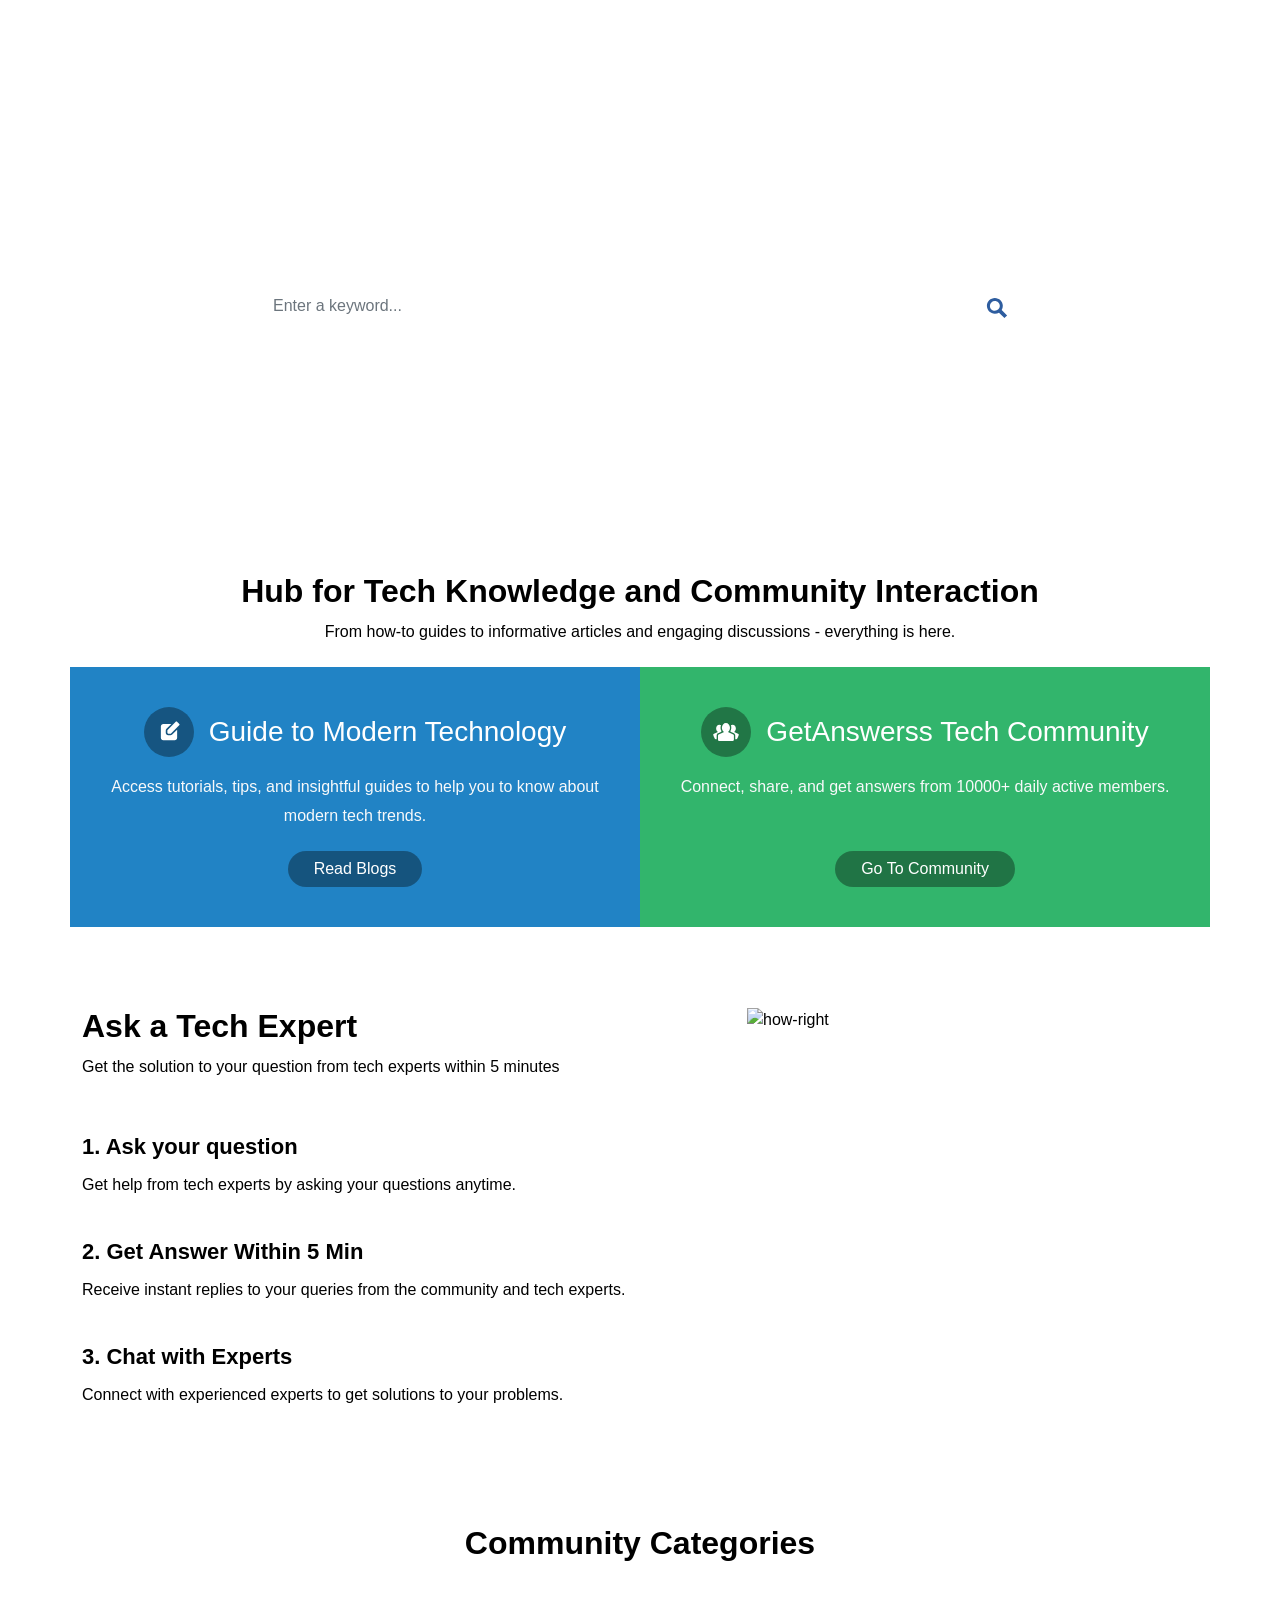
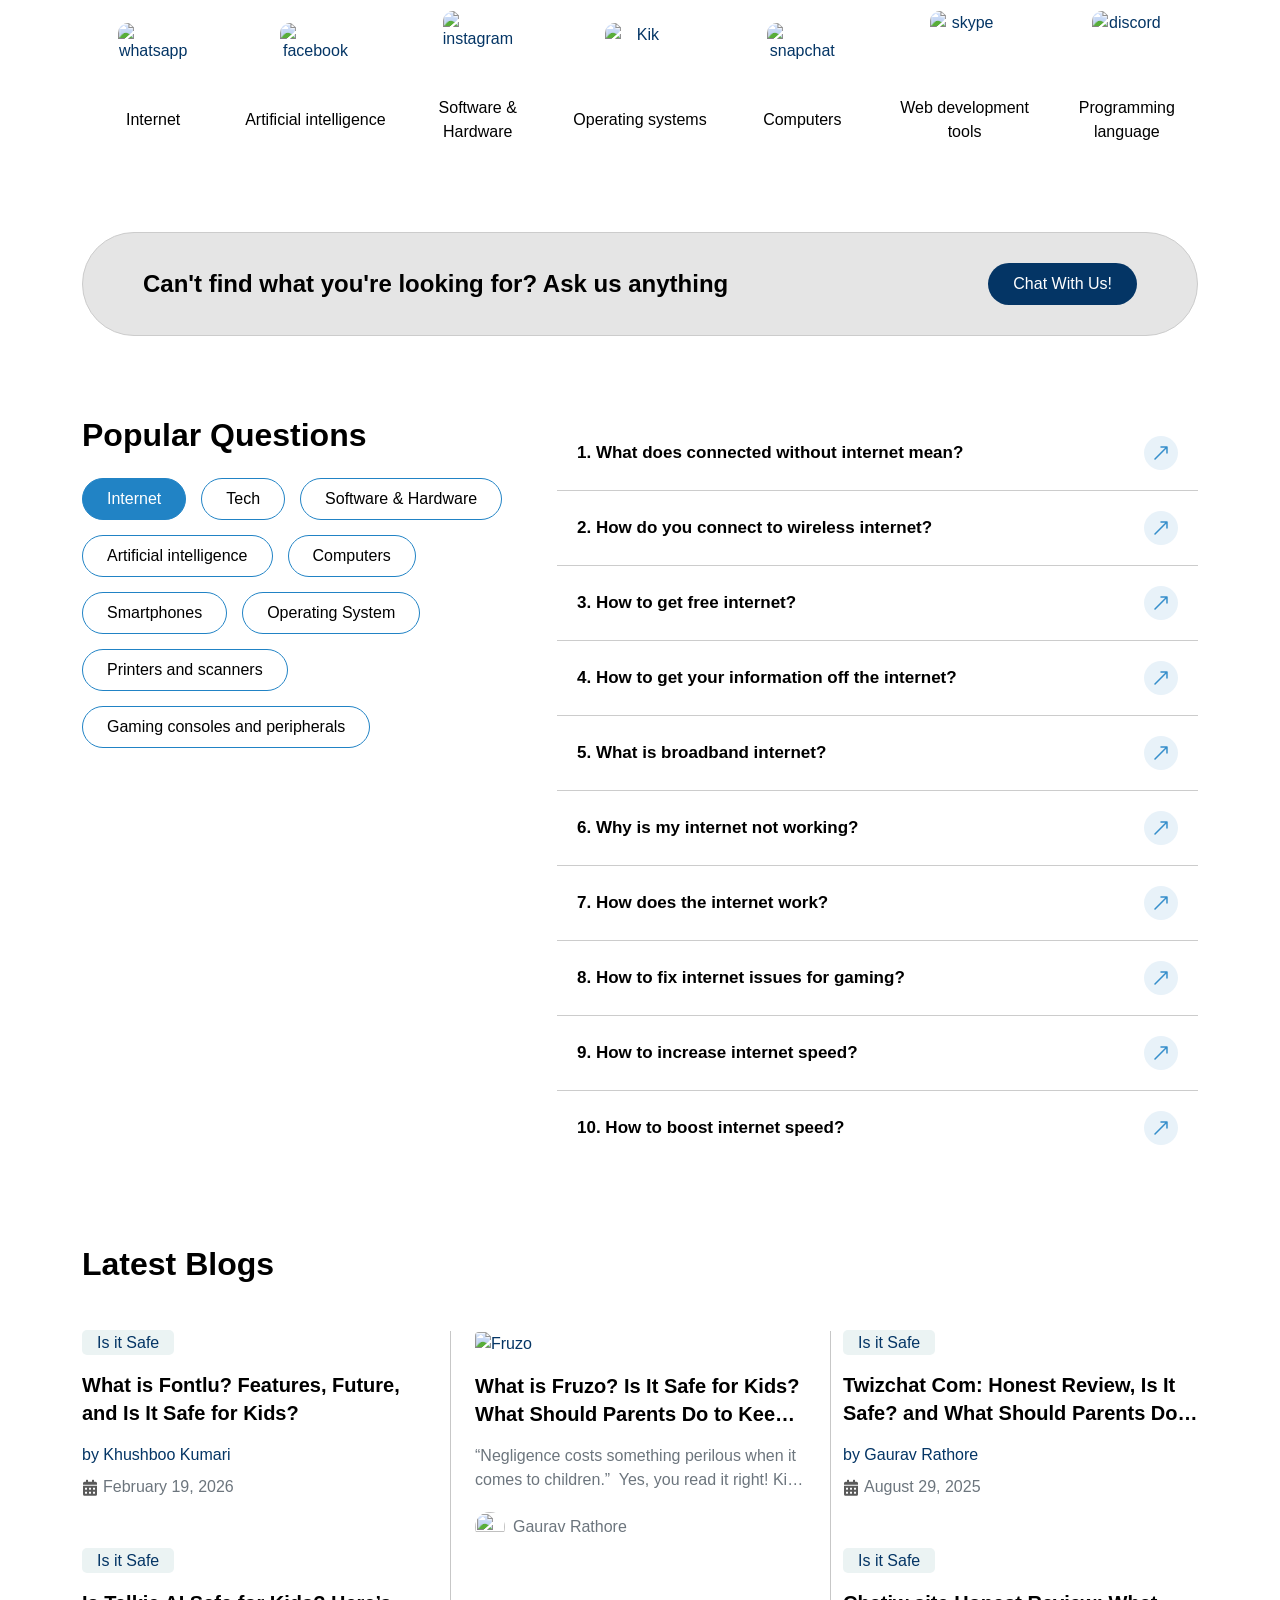
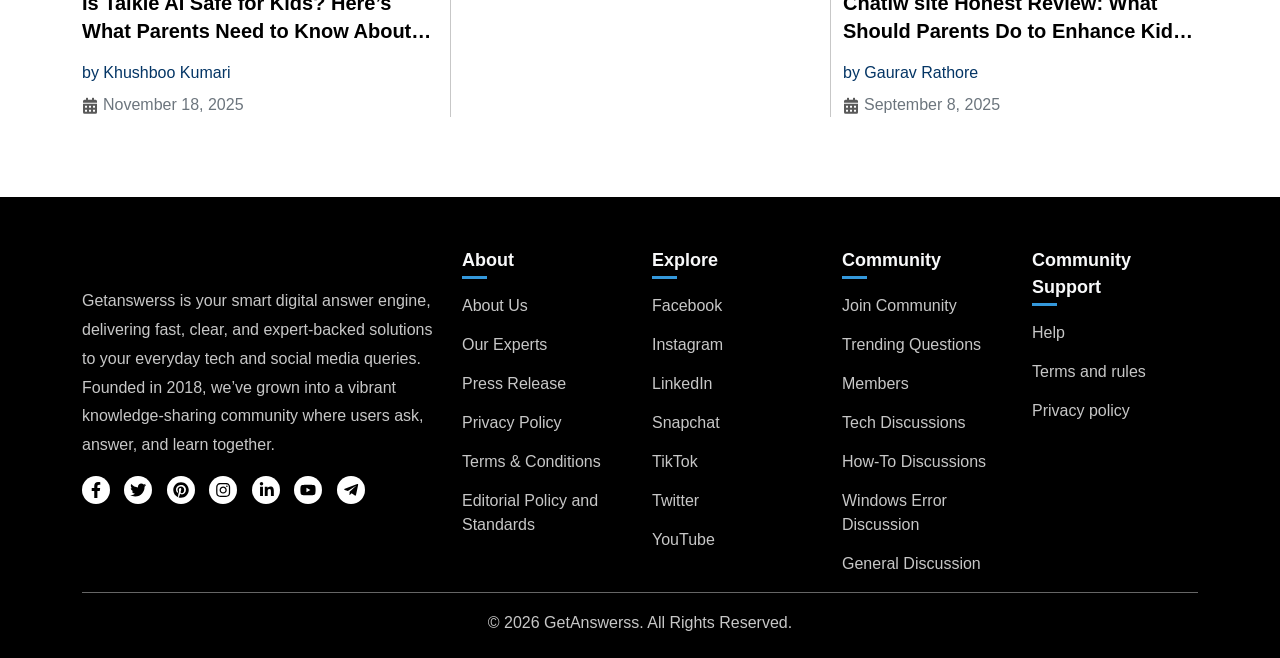
==== commit 23f56500: "HomePage Completed" ====
--- a/index.html
+++ b/index.html
@@ -1,136 +1,9 @@
 <!DOCTYPE html>
-<html lang="en">
+<html lang="en" style="">
 
 <head>
     <meta charset="utf-8">
     <meta content="width=device-width, initial-scale=1.0" name="viewport">
-    <style type="text/css" id="wp-custom-css">
-        .form-container {
-            width: 100%;
-            max-width: 600px;
-            /* max-w-2xl */
-            background-color: #ffffff;
-            box-shadow: 0 10px 15px -3px rgba(0, 0, 0, 0.1), 0 4px 6px -2px rgba(0, 0, 0, 0.05);
-            /* shadow-xl */
-            border-radius: 8px;
-            /* rounded-lg */
-            padding: 32px;
-            /* p-8 */
-        }
-
-        h1 {
-            font-size: 24px;
-            font-weight: bold;
-            color: #1f2937;
-            /* text-gray-800 */
-            margin-bottom: 24px;
-            padding-bottom: 8px;
-            border-bottom: 1px solid #e5e7eb;
-        }
-
-        /* Form Layout */
-        .form-group {
-            margin-bottom: 24px;
-            display: grid;
-            grid-template-columns: 1fr;
-            gap: 24px;
-        }
-
-        @media (min-width: 768px) {
-
-            /* md:grid-cols-2 */
-            .form-group.two-cols {
-                grid-template-columns: 1fr 1fr;
-            }
-        }
-
-        /* Label and Input Styling */
-        label {
-            display: block;
-            font-size: 14px;
-            font-weight: 500;
-            color: #374151;
-            /* text-gray-700 */
-            margin-bottom: 4px;
-        }
-
-        .required-star {
-            color: #ef4444;
-            /* text-red-500 */
-        }
-
-        .input-field {
-            display: block;
-            width: 100%;
-            padding: 12px;
-            border: 1px solid #d1d5db;
-            /* border-gray-300 */
-            border-radius: 6px;
-            /* rounded-md */
-            transition: border-color 0.15s ease-in-out, box-shadow 0.15s ease-in-out;
-            box-sizing: border-box;
-            /* Important for padding/width calculation */
-        }
-
-        .input-field:focus {
-            outline: none;
-            border-color: #3b82f6;
-            /* blue-600 */
-            box-shadow: 0 0 0 3px rgba(59, 130, 246, 0.3);
-            /* focus ring */
-        }
-
-        /* Error Messages */
-        .error-message {
-            color: #ef4444;
-            /* text-red-500 */
-            font-size: 12px;
-            margin-top: 4px;
-            display: none;
-        }
-
-        .input-field.error {
-            border-color: #ef4444 !important;
-        }
-
-        /* Select Field */
-        select.input-field {
-            appearance: none;
-            /* remove default dropdown arrow */
-            background-repeat: no-repeat;
-            background-position: right 12px center;
-            background-size: 1em;
-        }
-
-        .submit-button {
-            width: 100%;
-            padding: 12px;
-            font-size: 18px;
-            font-weight: 500;
-            color: white;
-            background-color: #2563eb;
-            border: none;
-            border-radius: 6px;
-            cursor: pointer;
-            transition: background-color 0.15s ease-in-out;
-            box-shadow: 0 1px 2px 0 rgba(0, 0, 0, 0.05);
-        }
-
-        .submit-button:hover {
-            background-color: #1d4ed8;
-        }
-
-        #successMessage {
-            text-align: center;
-            padding: 16px;
-            background-color: #d1fae5;
-            color: #065f46;
-            border-radius: 6px;
-            font-weight: 500;
-            display: none;
-            margin-top: 24px;
-        }
-    </style>
     <link rel="stylesheet" href="/assets/css/bootstrap.min.css">
     <link rel="stylesheet" href="/assets/css/style.css">
 </head>
@@ -144,17 +17,17 @@
                     <a href="https://getanswerss.com/" class="custom-logo-link" rel="home" aria-current="page"><img
                             width="240" height="31"
                             src="https://getanswerss.com/wp-content/uploads/2024/10/logo-e1729589501348.png"
-                            class="custom-logo" alt="askxquad" decoding="async" /></a>
+                            class="custom-logo" alt="askxquad" decoding="async"></a>
                 </div>
                 <button class="navbar-toggler" type="button" data-bs-toggle="collapse"
                     data-bs-target="#navbarSupportedContent" aria-controls="navbarSupportedContent"
                     aria-expanded="false" aria-label="Toggle navigation">
                     <svg width="20" height="20" viewBox="0 0 0.4 0.4" xmlns="http://www.w3.org/2000/svg" fill="#fff">
                         <path fill-rule="evenodd" clip-rule="evenodd"
-                            d="M0.35 0.125H0.05V0.075h0.3zm0 0.1H0.05V0.175h0.3zM0.05 0.325h0.3v-0.05H0.05z" />
+                            d="M0.35 0.125H0.05V0.075h0.3zm0 0.1H0.05V0.175h0.3zM0.05 0.325h0.3v-0.05H0.05z"></path>
                     </svg></button>
                 <div class="collapse navbar-collapse" id="navbarSupportedContent">
-                    <ul id="menu-important_links" class="navbar-nav navbar mb-2 mb-lg-0 navbar-light">
+                    <ul id="menu-important_links" class=" flex navbar-nav navbar mb-2 mb-lg-0 navbar-light">
                         <li id="menu-item-195"
                             class="menu-item menu-item-type-custom menu-item-object-custom current-menu-item current_page_item menu-item-home menu-item-195">
                             <a href="https://askxquad.com/" aria-current="page" class="nav-link">Home</a>
@@ -178,13 +51,13 @@
     <section id="hero">
         <div class="container">
             <div class="row justify-content-between">
-                <div class="col-lg-12 search-sec text-center pt-2 pt-lg-5 pb-lg-5">
+                <div class="col-lg-12 search-sec text-center pt-4 pt-lg-5 pb-lg-5">
                     <h1>How Can We Help?</h1>
                     <div id="askxquad-search">
                         <form role="search" method="get" action="https://getanswerss.com/">
                             <div class="input-group">
-                                <input type="text" id="search" required class="form-control"
-                                    placeholder="Enter a keyword..." value="" name="s" title="Search for:" />
+                                <input type="text" id="search" required="" class="form-control"
+                                    placeholder="Enter a keyword..." value="" name="s" title="Search for:">
                                 <!-- <select  class="custom-select" name="">
 										<option value="">All</option>
 										<option value="option1">Option 1</option>
@@ -199,7 +72,8 @@
                                             baseProfile="tiny" xmlns="http://www.w3.org/2000/svg" overflow="inherit"
                                             fill="#2e5d9f">
                                             <path
-                                                d="M1.114 0.923a0.564 0.564 0 0 0 0.082 -0.293c0 -0.313 -0.254 -0.567 -0.567 -0.567C0.316 0.063 0.063 0.316 0.063 0.63c0 0.313 0.254 0.567 0.567 0.567 0.107 0 0.208 -0.03 0.293 -0.082L1.309 1.5 1.5 1.309zM0.63 0.981c-0.194 0 -0.35 -0.157 -0.351 -0.35A0.351 0.351 0 0 1 0.63 0.279c0.194 0.001 0.35 0.157 0.351 0.351 0 0.193 -0.157 0.35 -0.351 0.35" />
+                                                d="M1.114 0.923a0.564 0.564 0 0 0 0.082 -0.293c0 -0.313 -0.254 -0.567 -0.567 -0.567C0.316 0.063 0.063 0.316 0.063 0.63c0 0.313 0.254 0.567 0.567 0.567 0.107 0 0.208 -0.03 0.293 -0.082L1.309 1.5 1.5 1.309zM0.63 0.981c-0.194 0 -0.35 -0.157 -0.351 -0.35A0.351 0.351 0 0 1 0.63 0.279c0.194 0.001 0.35 0.157 0.351 0.351 0 0.193 -0.157 0.35 -0.351 0.35">
+                                            </path>
                                         </svg>
                                     </button>
                                 </div>
@@ -213,15 +87,19 @@
             viewBox="0 24 150 28 " preserveAspectRatio="none">
             <defs>
                 <path id="wave-path" d="M-160 44c30 0 58-18 88-18s 58 18 88 18 58-18 88-18 58 18 88 18 v44h-352z">
+                </path>
             </defs>
             <g class="wave1">
                 <use xlink:href="#wave-path" x="50" y="3" fill="rgba(255,255,255, .1)">
+                </use>
             </g>
             <g class="wave2">
                 <use xlink:href="#wave-path" x="50" y="0" fill="rgba(255,255,255, .2)">
+                </use>
             </g>
             <g class="wave3">
                 <use xlink:href="#wave-path" x="50" y="9" fill="#fff">
+                </use>
             </g>
         </svg>
     </section>
@@ -229,22 +107,24 @@
     <!-- Start How Do You Want -->
     <section class="proceed-sec pt60">
         <div class="container">
-            <div class="heading text-center">
-                <span>Hub for Tech Knowledge and Community Interaction</span>
-            </div>
+            <h2 class="text-center">
+                Hub for Tech Knowledge and Community Interaction
+            </h2>
             <p class="text-center">From how-to guides to informative articles and engaging discussions - everything is
                 here.
             </p>
             <div class="row">
                 <div class="col-lg-6 p-0">
-                    <div class="blue-box text-center">
+                    <div class="blue-box flex text-center">
                         <div class="icon-sec mb-3 d-flex justify-content-center align-items-center">
                             <svg height="50" width="50" xmlns="http://www.w3.org/2000/svg" viewBox="0 0 2 2"
                                 xml:space="preserve" fill="#fff">
                                 <path
-                                    d="M1.113 1.125H0.938c-0.037 0 -0.063 -0.025 -0.063 -0.063v-0.175c0 -0.019 0.006 -0.031 0.019 -0.044L1.556 0.181c0.013 -0.013 0.025 -0.019 0.044 -0.019s0.031 0.006 0.044 0.019l0.175 0.175c0.025 0.025 0.025 0.063 0 0.087L1.156 1.106c-0.013 0.013 -0.025 0.019 -0.044 0.019" />
+                                    d="M1.113 1.125H0.938c-0.037 0 -0.063 -0.025 -0.063 -0.063v-0.175c0 -0.019 0.006 -0.031 0.019 -0.044L1.556 0.181c0.013 -0.013 0.025 -0.019 0.044 -0.019s0.031 0.006 0.044 0.019l0.175 0.175c0.025 0.025 0.025 0.063 0 0.087L1.156 1.106c-0.013 0.013 -0.025 0.019 -0.044 0.019">
+                                </path>
                                 <path
-                                    d="M1.244 1.194q-0.056 0.056 -0.131 0.056H0.938c-0.106 0 -0.188 -0.081 -0.188 -0.188v-0.175c0 -0.05 0.019 -0.1 0.056 -0.131l0.375 -0.381H0.563C0.456 0.375 0.375 0.456 0.375 0.563v0.875c0 0.106 0.081 0.188 0.188 0.188h0.875c0.106 0 0.188 -0.081 0.188 -0.188v-0.619z" />
+                                    d="M1.244 1.194q-0.056 0.056 -0.131 0.056H0.938c-0.106 0 -0.188 -0.081 -0.188 -0.188v-0.175c0 -0.05 0.019 -0.1 0.056 -0.131l0.375 -0.381H0.563C0.456 0.375 0.375 0.456 0.375 0.563v0.875c0 0.106 0.081 0.188 0.188 0.188h0.875c0.106 0 0.188 -0.081 0.188 -0.188v-0.619z">
+                                </path>
                             </svg>
                             <span> Guide to Modern Technology</span>
                         </div>
@@ -255,12 +135,13 @@
                     </div>
                 </div>
                 <div class="col-lg-6 p-0">
-                    <div class="green-box text-center">
+                    <div class="green-box flex text-center">
                         <div class="icon-sec mb-3 d-flex justify-content-center align-items-center">
                             <svg xmlns="http://www.w3.org/2000/svg" width="50" height="50" viewBox="0 0 75 75"
                                 xml:space="preserve" fill="#fff">
                                 <path
-                                    d="M37.303 11.78c-6.459 0 -11.695 6.113 -11.695 13.654 0 5.23 2.518 9.772 6.217 12.065l-4.289 1.988 -11.412 5.293c-1.103 0.551 -1.653 1.486 -1.653 2.809v12.569c0.091 1.571 1.034 3.036 2.562 3.061h40.601c1.745 -0.152 2.628 -1.558 2.645 -3.061V47.59c0 -1.323 -0.55 -2.258 -1.653 -2.809l-10.999 -5.293 -4.571 -2.166c3.546 -2.345 5.941 -6.789 5.941 -11.887 0 -7.541 -5.236 -13.654 -11.695 -13.654m-18.864 4.801c-2.78 0.106 -4.982 1.308 -6.656 3.225 -1.851 2.307 -2.754 5.047 -2.771 7.772 0.114 4.03 1.917 7.845 5.127 9.84L1.323 43.375C0.441 43.706 0 44.477 0 45.69v10.087c0.069 1.338 0.763 2.462 2.066 2.481h8.518V47.59c0.141 -2.852 1.48 -5.158 3.887 -6.283l8.515 -4.051c0.661 -0.386 1.296 -0.91 1.902 -1.572 -3.511 -5.417 -3.999 -11.906 -1.736 -17.613 -1.472 -0.901 -3.126 -1.48 -4.714 -1.489m38.037 0c-1.818 0.038 -3.498 0.707 -4.877 1.653 2.201 5.759 1.594 12.251 -1.655 17.282 0.717 0.827 1.463 1.461 2.235 1.902l8.185 3.887c2.494 1.368 3.779 3.694 3.804 6.283v10.669h8.765c1.441 -0.124 2.056 -1.274 2.068 -2.482V45.69c0 -1.103 -0.441 -1.874 -1.323 -2.315l-12.652 -6.039c3.281 -2.419 4.929 -6.045 4.961 -9.757 -0.087 -2.938 -0.985 -5.667 -2.771 -7.772 -1.867 -2.025 -4.182 -3.203 -6.739 -3.225" />
+                                    d="M37.303 11.78c-6.459 0 -11.695 6.113 -11.695 13.654 0 5.23 2.518 9.772 6.217 12.065l-4.289 1.988 -11.412 5.293c-1.103 0.551 -1.653 1.486 -1.653 2.809v12.569c0.091 1.571 1.034 3.036 2.562 3.061h40.601c1.745 -0.152 2.628 -1.558 2.645 -3.061V47.59c0 -1.323 -0.55 -2.258 -1.653 -2.809l-10.999 -5.293 -4.571 -2.166c3.546 -2.345 5.941 -6.789 5.941 -11.887 0 -7.541 -5.236 -13.654 -11.695 -13.654m-18.864 4.801c-2.78 0.106 -4.982 1.308 -6.656 3.225 -1.851 2.307 -2.754 5.047 -2.771 7.772 0.114 4.03 1.917 7.845 5.127 9.84L1.323 43.375C0.441 43.706 0 44.477 0 45.69v10.087c0.069 1.338 0.763 2.462 2.066 2.481h8.518V47.59c0.141 -2.852 1.48 -5.158 3.887 -6.283l8.515 -4.051c0.661 -0.386 1.296 -0.91 1.902 -1.572 -3.511 -5.417 -3.999 -11.906 -1.736 -17.613 -1.472 -0.901 -3.126 -1.48 -4.714 -1.489m38.037 0c-1.818 0.038 -3.498 0.707 -4.877 1.653 2.201 5.759 1.594 12.251 -1.655 17.282 0.717 0.827 1.463 1.461 2.235 1.902l8.185 3.887c2.494 1.368 3.779 3.694 3.804 6.283v10.669h8.765c1.441 -0.124 2.056 -1.274 2.068 -2.482V45.69c0 -1.103 -0.441 -1.874 -1.323 -2.315l-12.652 -6.039c3.281 -2.419 4.929 -6.045 4.961 -9.757 -0.087 -2.938 -0.985 -5.667 -2.771 -7.772 -1.867 -2.025 -4.182 -3.203 -6.739 -3.225">
+                                </path>
                             </svg>
                             <span> GetAnswerss Tech Community</span>
                         </div>
@@ -277,10 +158,10 @@
         <div class="container">
             <div class="row">
                 <div class="col-lg-7">
-                    <div class="heading mb-5">
-                        <span>Ask a Tech Expert</span>
-                    </div>
-                    <p>Get the solution to your question from tech experts within 5 minutes</p>
+                    <h2 class="mb-2">
+                        Ask a Tech Expert
+                    </h2>
+                    <p class="mb-5">Get the solution to your question from tech experts within 5 minutes</p>
                     <div class="how-points">
                         <span>1. Ask your question</span>
                         <p class="mt-2">Get help from tech experts by asking your questions anytime.</p>
@@ -305,11 +186,11 @@
     <!-- Start Popular Services -->
     <section class="pt80">
         <div class="container">
-            <div class="heading mb-5 text-center">
-                <span>Community Categories</span>
-            </div>
+            <h2 class="mb-5 text-center">
+                Community Categories
+            </h2>
 
-            <div class="brands">
+            <div class="brands flex justify-between">
                 <a href="https://community.getanswerss.com/question-category/internet/" class="icons">
                     <img decoding="async" src="https://getanswerss.com/wp-content/uploads/2026/03/Internet.png"
                         alt="whatsapp" class="img-fluid">
@@ -325,7 +206,7 @@
                     <img decoding="async"
                         src="https://getanswerss.com/wp-content/uploads/2026/03/Software-and-hardware.png"
                         alt="instagram" class="img-fluid">
-                    <span>Software & Hardware</span>
+                    <span>Software &amp; Hardware</span>
                 </a>
                 <a href="https://community.getanswerss.com/question-category/operating-systems/" class="icons">
                     <img decoding="async" src="https://getanswerss.com/wp-content/uploads/2026/03/Operating-System.png"
@@ -356,11 +237,1248 @@
     <!-- Start Call To Action -->
     <section class="pt80">
         <div class="container">
-            <div class="register-bg d-lg-flex align-items-center justify-content-between mt-2">
+            <div class="register-bg flex align-items-center justify-content-between mt-2">
                 <span>Can't find what you're looking for? Ask us anything </span>
                 <p class="mt-3 mt-lg-0 mb-0">
                     <a class="btn btn-web open-popup">Chat With Us!</a>
                 </p>
+            </div>
+        </div>
+    </section>
+
+    <section class="pt80">
+        <div class="container">
+            <div class="tabsCon">
+                <div class="row row-gap">
+                    <div class="col-lg-5">
+                        <div class="tabs-sec">
+                            <h2 class="mb-4">Popular Questions</h2>
+                            <div class="tab flex-tabs mb-3">
+                                <button class="tablinks btn ser-btn-web me-0 active"
+                                    onclick="openCity(event, 'internet')" fdprocessedid="lw3gh7">Internet</button>
+                                <button class="tablinks btn ser-btn-web me-0" onclick="openCity(event, 'Tech')"
+                                    fdprocessedid="tqhz3r">Tech</button>
+                                <button class="tablinks btn ser-btn-web me-0"
+                                    onclick="openCity(event, 'Software-Hardware')" fdprocessedid="erq96j">Software &amp;
+                                    Hardware</button>
+                                <button class="tablinks btn ser-btn-web me-0"
+                                    onclick="openCity(event, 'Artificial-intelligence')"
+                                    fdprocessedid="0d1a7">Artificial
+                                    intelligence</button>
+                                <button class="tablinks btn ser-btn-web me-0" onclick="openCity(event, 'Computers')"
+                                    fdprocessedid="70ojq">Computers</button>
+                                <button class="tablinks btn ser-btn-web me-0" onclick="openCity(event, 'Smartphones')"
+                                    fdprocessedid="70ojq">Smartphones</button>
+
+                                <button class="tablinks btn ser-btn-web me-0"
+                                    onclick="openCity(event, 'Operating-System')" fdprocessedid="70ojq">Operating
+                                    System</button>
+                                <button class="tablinks btn ser-btn-web me-0"
+                                    onclick="openCity(event, 'Printers-scanners')" fdprocessedid="70ojq">Printers and
+                                    scanners</button>
+                                <button class="tablinks btn ser-btn-web me-0"
+                                    onclick="openCity(event, 'Gaming-consoles-peripherals')"
+                                    fdprocessedid="70ojq">Gaming
+                                    consoles and peripherals</button>
+                            </div>
+                        </div>
+                    </div>
+
+                    <div class="col-lg-7">
+                        <div class="row row-gap stat-boxes">
+                            <div class="flexx-content-part tabcontent" id="internet" style="display: block;">
+                                <div class="ask-card">
+                                    <a
+                                        href="https://forum.getassist.net/threads/how-to-turn-off-active-status-on-instagram.567/">1.
+                                        What does connected without internet mean?
+                                        <svg width="34" height="34" viewBox="0 0 34 34" fill="none"
+                                            xmlns="http://www.w3.org/2000/svg">
+                                            <circle cx="17" cy="17" r="17" fill="#2183c5" fill-opacity=".1" />
+                                            <path
+                                                d="M10.46 23.54a.74.74 0 0 1 0-1.06l10.72-10.72H17a.75.75 0 1 1 0-1.5h6a.74.74 0 0 1 .74.74v6a.75.75 0 1 1-1.5 0v-4.18l-10.7 10.72a.74.74 0 0 1-.818.165.8.8 0 0 1-.262-.165"
+                                                fill="#2183c5" fill-opacity=".9" />
+                                        </svg>
+                                    </a>
+                                </div>
+                                <div class="ask-card">
+                                    <a
+                                        href="https://forum.getassist.net/threads/how-to-turn-off-active-status-on-instagram.567/">2.
+                                        How do you connect to wireless internet?
+                                        <svg width="34" height="34" viewBox="0 0 34 34" fill="none"
+                                            xmlns="http://www.w3.org/2000/svg">
+                                            <circle cx="17" cy="17" r="17" fill="#2183c5" fill-opacity=".1" />
+                                            <path
+                                                d="M10.46 23.54a.74.74 0 0 1 0-1.06l10.72-10.72H17a.75.75 0 1 1 0-1.5h6a.74.74 0 0 1 .74.74v6a.75.75 0 1 1-1.5 0v-4.18l-10.7 10.72a.74.74 0 0 1-.818.165.8.8 0 0 1-.262-.165"
+                                                fill="#2183c5" fill-opacity=".9" />
+                                        </svg>
+                                    </a>
+                                </div>
+                                <div class="ask-card">
+                                    <a
+                                        href="https://forum.getassist.net/threads/how-to-turn-off-active-status-on-instagram.567/">3.
+                                        How to get free internet​?
+                                        <svg width="34" height="34" viewBox="0 0 34 34" fill="none"
+                                            xmlns="http://www.w3.org/2000/svg">
+                                            <circle cx="17" cy="17" r="17" fill="#2183c5" fill-opacity=".1" />
+                                            <path
+                                                d="M10.46 23.54a.74.74 0 0 1 0-1.06l10.72-10.72H17a.75.75 0 1 1 0-1.5h6a.74.74 0 0 1 .74.74v6a.75.75 0 1 1-1.5 0v-4.18l-10.7 10.72a.74.74 0 0 1-.818.165.8.8 0 0 1-.262-.165"
+                                                fill="#2183c5" fill-opacity=".9" />
+                                        </svg>
+                                    </a>
+                                </div>
+                                <div class="ask-card">
+                                    <a
+                                        href="https://forum.getassist.net/threads/how-to-turn-off-active-status-on-instagram.567/">4.
+                                        How to get your information off the internet​?
+                                        <svg width="34" height="34" viewBox="0 0 34 34" fill="none"
+                                            xmlns="http://www.w3.org/2000/svg">
+                                            <circle cx="17" cy="17" r="17" fill="#2183c5" fill-opacity=".1" />
+                                            <path
+                                                d="M10.46 23.54a.74.74 0 0 1 0-1.06l10.72-10.72H17a.75.75 0 1 1 0-1.5h6a.74.74 0 0 1 .74.74v6a.75.75 0 1 1-1.5 0v-4.18l-10.7 10.72a.74.74 0 0 1-.818.165.8.8 0 0 1-.262-.165"
+                                                fill="#2183c5" fill-opacity=".9" />
+                                        </svg>
+                                    </a>
+                                </div>
+                                <div class="ask-card">
+                                    <a
+                                        href="https://forum.getassist.net/threads/how-to-turn-off-active-status-on-instagram.567/">5.
+                                        What is broadband internet?
+                                        <svg width="34" height="34" viewBox="0 0 34 34" fill="none"
+                                            xmlns="http://www.w3.org/2000/svg">
+                                            <circle cx="17" cy="17" r="17" fill="#2183c5" fill-opacity=".1" />
+                                            <path
+                                                d="M10.46 23.54a.74.74 0 0 1 0-1.06l10.72-10.72H17a.75.75 0 1 1 0-1.5h6a.74.74 0 0 1 .74.74v6a.75.75 0 1 1-1.5 0v-4.18l-10.7 10.72a.74.74 0 0 1-.818.165.8.8 0 0 1-.262-.165"
+                                                fill="#2183c5" fill-opacity=".9" />
+                                        </svg>
+                                    </a>
+                                </div>
+                                <div class="ask-card">
+                                    <a
+                                        href="https://forum.getassist.net/threads/how-to-turn-off-active-status-on-instagram.567/">6.
+                                        Why is my internet not working​?
+                                        <svg width="34" height="34" viewBox="0 0 34 34" fill="none"
+                                            xmlns="http://www.w3.org/2000/svg">
+                                            <circle cx="17" cy="17" r="17" fill="#2183c5" fill-opacity=".1" />
+                                            <path
+                                                d="M10.46 23.54a.74.74 0 0 1 0-1.06l10.72-10.72H17a.75.75 0 1 1 0-1.5h6a.74.74 0 0 1 .74.74v6a.75.75 0 1 1-1.5 0v-4.18l-10.7 10.72a.74.74 0 0 1-.818.165.8.8 0 0 1-.262-.165"
+                                                fill="#2183c5" fill-opacity=".9" />
+                                        </svg>
+                                    </a>
+                                </div>
+                                <div class="ask-card">
+                                    <a
+                                        href="https://forum.getassist.net/threads/how-to-turn-off-active-status-on-instagram.567/">7.
+                                        How does the internet work​?
+                                        <svg width="34" height="34" viewBox="0 0 34 34" fill="none"
+                                            xmlns="http://www.w3.org/2000/svg">
+                                            <circle cx="17" cy="17" r="17" fill="#2183c5" fill-opacity=".1" />
+                                            <path
+                                                d="M10.46 23.54a.74.74 0 0 1 0-1.06l10.72-10.72H17a.75.75 0 1 1 0-1.5h6a.74.74 0 0 1 .74.74v6a.75.75 0 1 1-1.5 0v-4.18l-10.7 10.72a.74.74 0 0 1-.818.165.8.8 0 0 1-.262-.165"
+                                                fill="#2183c5" fill-opacity=".9" />
+                                        </svg>
+                                    </a>
+                                </div>
+                                <div class="ask-card">
+                                    <a
+                                        href="https://forum.getassist.net/threads/how-to-turn-off-active-status-on-instagram.567/">8.
+                                        How to fix internet issues for gaming​?
+                                        <svg width="34" height="34" viewBox="0 0 34 34" fill="none"
+                                            xmlns="http://www.w3.org/2000/svg">
+                                            <circle cx="17" cy="17" r="17" fill="#2183c5" fill-opacity=".1" />
+                                            <path
+                                                d="M10.46 23.54a.74.74 0 0 1 0-1.06l10.72-10.72H17a.75.75 0 1 1 0-1.5h6a.74.74 0 0 1 .74.74v6a.75.75 0 1 1-1.5 0v-4.18l-10.7 10.72a.74.74 0 0 1-.818.165.8.8 0 0 1-.262-.165"
+                                                fill="#2183c5" fill-opacity=".9" />
+                                        </svg>
+                                    </a>
+                                </div>
+                                <div class="ask-card">
+                                    <a
+                                        href="https://forum.getassist.net/threads/how-to-turn-off-active-status-on-instagram.567/">9.
+                                        How to increase internet speed​?
+                                        <svg width="34" height="34" viewBox="0 0 34 34" fill="none"
+                                            xmlns="http://www.w3.org/2000/svg">
+                                            <circle cx="17" cy="17" r="17" fill="#2183c5" fill-opacity=".1" />
+                                            <path
+                                                d="M10.46 23.54a.74.74 0 0 1 0-1.06l10.72-10.72H17a.75.75 0 1 1 0-1.5h6a.74.74 0 0 1 .74.74v6a.75.75 0 1 1-1.5 0v-4.18l-10.7 10.72a.74.74 0 0 1-.818.165.8.8 0 0 1-.262-.165"
+                                                fill="#2183c5" fill-opacity=".9" />
+                                        </svg>
+                                    </a>
+                                </div>
+                                <div class="ask-card">
+                                    <a
+                                        href="https://forum.getassist.net/threads/how-to-turn-off-active-status-on-instagram.567/">10.
+                                        How to boost internet speed​?
+                                        <svg width="34" height="34" viewBox="0 0 34 34" fill="none"
+                                            xmlns="http://www.w3.org/2000/svg">
+                                            <circle cx="17" cy="17" r="17" fill="#2183c5" fill-opacity=".1" />
+                                            <path
+                                                d="M10.46 23.54a.74.74 0 0 1 0-1.06l10.72-10.72H17a.75.75 0 1 1 0-1.5h6a.74.74 0 0 1 .74.74v6a.75.75 0 1 1-1.5 0v-4.18l-10.7 10.72a.74.74 0 0 1-.818.165.8.8 0 0 1-.262-.165"
+                                                fill="#2183c5" fill-opacity=".9" />
+                                        </svg>
+                                    </a>
+                                </div>
+                            </div>
+                            <div class="flexx-content-part tabcontent" id="Tech">
+                                <div class="ask-card">
+                                    <a
+                                        href="https://forum.getassist.net/threads/how-to-turn-off-active-status-on-instagram.567/">1.
+                                        Why is my mouse scroll not working?
+                                        <svg width="34" height="34" viewBox="0 0 34 34" fill="none"
+                                            xmlns="http://www.w3.org/2000/svg">
+                                            <circle cx="17" cy="17" r="17" fill="#2183c5" fill-opacity=".1" />
+                                            <path
+                                                d="M10.46 23.54a.74.74 0 0 1 0-1.06l10.72-10.72H17a.75.75 0 1 1 0-1.5h6a.74.74 0 0 1 .74.74v6a.75.75 0 1 1-1.5 0v-4.18l-10.7 10.72a.74.74 0 0 1-.818.165.8.8 0 0 1-.262-.165"
+                                                fill="#2183c5" fill-opacity=".9" />
+                                        </svg>
+                                    </a>
+                                </div>
+                                <div class="ask-card">
+                                    <a
+                                        href="https://forum.getassist.net/threads/how-to-turn-off-active-status-on-instagram.567/">2.
+                                        How do I fix a system error has occurred please try again later issue?
+                                        <svg width="34" height="34" viewBox="0 0 34 34" fill="none"
+                                            xmlns="http://www.w3.org/2000/svg">
+                                            <circle cx="17" cy="17" r="17" fill="#2183c5" fill-opacity=".1" />
+                                            <path
+                                                d="M10.46 23.54a.74.74 0 0 1 0-1.06l10.72-10.72H17a.75.75 0 1 1 0-1.5h6a.74.74 0 0 1 .74.74v6a.75.75 0 1 1-1.5 0v-4.18l-10.7 10.72a.74.74 0 0 1-.818.165.8.8 0 0 1-.262-.165"
+                                                fill="#2183c5" fill-opacity=".9" />
+                                        </svg>
+                                    </a>
+                                </div>
+                                <div class="ask-card">
+                                    <a
+                                        href="https://forum.getassist.net/threads/how-to-turn-off-active-status-on-instagram.567/">3.
+                                        How to fix the bad gateway error code 502​?
+                                        <svg width="34" height="34" viewBox="0 0 34 34" fill="none"
+                                            xmlns="http://www.w3.org/2000/svg">
+                                            <circle cx="17" cy="17" r="17" fill="#2183c5" fill-opacity=".1" />
+                                            <path
+                                                d="M10.46 23.54a.74.74 0 0 1 0-1.06l10.72-10.72H17a.75.75 0 1 1 0-1.5h6a.74.74 0 0 1 .74.74v6a.75.75 0 1 1-1.5 0v-4.18l-10.7 10.72a.74.74 0 0 1-.818.165.8.8 0 0 1-.262-.165"
+                                                fill="#2183c5" fill-opacity=".9" />
+                                        </svg>
+                                    </a>
+                                </div>
+                                <div class="ask-card">
+                                    <a
+                                        href="https://forum.getassist.net/threads/how-to-turn-off-active-status-on-instagram.567/">4.
+                                        How to turn off stolen device protection​?​
+                                        <svg width="34" height="34" viewBox="0 0 34 34" fill="none"
+                                            xmlns="http://www.w3.org/2000/svg">
+                                            <circle cx="17" cy="17" r="17" fill="#2183c5" fill-opacity=".1" />
+                                            <path
+                                                d="M10.46 23.54a.74.74 0 0 1 0-1.06l10.72-10.72H17a.75.75 0 1 1 0-1.5h6a.74.74 0 0 1 .74.74v6a.75.75 0 1 1-1.5 0v-4.18l-10.7 10.72a.74.74 0 0 1-.818.165.8.8 0 0 1-.262-.165"
+                                                fill="#2183c5" fill-opacity=".9" />
+                                        </svg>
+                                    </a>
+                                </div>
+                                <div class="ask-card">
+                                    <a
+                                        href="https://forum.getassist.net/threads/how-to-turn-off-active-status-on-instagram.567/">5.
+                                        How to update device drivers?
+                                        <svg width="34" height="34" viewBox="0 0 34 34" fill="none"
+                                            xmlns="http://www.w3.org/2000/svg">
+                                            <circle cx="17" cy="17" r="17" fill="#2183c5" fill-opacity=".1" />
+                                            <path
+                                                d="M10.46 23.54a.74.74 0 0 1 0-1.06l10.72-10.72H17a.75.75 0 1 1 0-1.5h6a.74.74 0 0 1 .74.74v6a.75.75 0 1 1-1.5 0v-4.18l-10.7 10.72a.74.74 0 0 1-.818.165.8.8 0 0 1-.262-.165"
+                                                fill="#2183c5" fill-opacity=".9" />
+                                        </svg>
+                                    </a>
+                                </div>
+                                <div class="ask-card">
+                                    <a
+                                        href="https://forum.getassist.net/threads/how-to-turn-off-active-status-on-instagram.567/">6.
+                                        How can you protect data on a mobile device?
+                                        <svg width="34" height="34" viewBox="0 0 34 34" fill="none"
+                                            xmlns="http://www.w3.org/2000/svg">
+                                            <circle cx="17" cy="17" r="17" fill="#2183c5" fill-opacity=".1" />
+                                            <path
+                                                d="M10.46 23.54a.74.74 0 0 1 0-1.06l10.72-10.72H17a.75.75 0 1 1 0-1.5h6a.74.74 0 0 1 .74.74v6a.75.75 0 1 1-1.5 0v-4.18l-10.7 10.72a.74.74 0 0 1-.818.165.8.8 0 0 1-.262-.165"
+                                                fill="#2183c5" fill-opacity=".9" />
+                                        </svg>
+                                    </a>
+                                </div>
+                                <div class="ask-card">
+                                    <a
+                                        href="https://forum.getassist.net/threads/how-to-turn-off-active-status-on-instagram.567/">7.
+                                        What is a passive disabling device​?
+                                        <svg width="34" height="34" viewBox="0 0 34 34" fill="none"
+                                            xmlns="http://www.w3.org/2000/svg">
+                                            <circle cx="17" cy="17" r="17" fill="#2183c5" fill-opacity=".1" />
+                                            <path
+                                                d="M10.46 23.54a.74.74 0 0 1 0-1.06l10.72-10.72H17a.75.75 0 1 1 0-1.5h6a.74.74 0 0 1 .74.74v6a.75.75 0 1 1-1.5 0v-4.18l-10.7 10.72a.74.74 0 0 1-.818.165.8.8 0 0 1-.262-.165"
+                                                fill="#2183c5" fill-opacity=".9" />
+                                        </svg>
+                                    </a>
+                                </div>
+                                <div class="ask-card">
+                                    <a
+                                        href="https://forum.getassist.net/threads/how-to-turn-off-active-status-on-instagram.567/">8.
+                                        Why is my Windows key not working?
+
+                                        <svg width="34" height="34" viewBox="0 0 34 34" fill="none"
+                                            xmlns="http://www.w3.org/2000/svg">
+                                            <circle cx="17" cy="17" r="17" fill="#2183c5" fill-opacity=".1" />
+                                            <path
+                                                d="M10.46 23.54a.74.74 0 0 1 0-1.06l10.72-10.72H17a.75.75 0 1 1 0-1.5h6a.74.74 0 0 1 .74.74v6a.75.75 0 1 1-1.5 0v-4.18l-10.7 10.72a.74.74 0 0 1-.818.165.8.8 0 0 1-.262-.165"
+                                                fill="#2183c5" fill-opacity=".9" />
+                                        </svg>
+                                    </a>
+                                </div>
+                                <div class="ask-card">
+                                    <a
+                                        href="https://forum.getassist.net/threads/how-to-turn-off-active-status-on-instagram.567/">9.
+                                        How do I make Google my default browser​?
+                                        <svg width="34" height="34" viewBox="0 0 34 34" fill="none"
+                                            xmlns="http://www.w3.org/2000/svg">
+                                            <circle cx="17" cy="17" r="17" fill="#2183c5" fill-opacity=".1" />
+                                            <path
+                                                d="M10.46 23.54a.74.74 0 0 1 0-1.06l10.72-10.72H17a.75.75 0 1 1 0-1.5h6a.74.74 0 0 1 .74.74v6a.75.75 0 1 1-1.5 0v-4.18l-10.7 10.72a.74.74 0 0 1-.818.165.8.8 0 0 1-.262-.165"
+                                                fill="#2183c5" fill-opacity=".9" />
+                                        </svg>
+                                    </a>
+                                </div>
+                                <div class="ask-card">
+                                    <a
+                                        href="https://forum.getassist.net/threads/how-to-turn-off-active-status-on-instagram.567/">10.
+                                        How to reset Amazon Fire tablet​?
+                                        <svg width="34" height="34" viewBox="0 0 34 34" fill="none"
+                                            xmlns="http://www.w3.org/2000/svg">
+                                            <circle cx="17" cy="17" r="17" fill="#2183c5" fill-opacity=".1" />
+                                            <path
+                                                d="M10.46 23.54a.74.74 0 0 1 0-1.06l10.72-10.72H17a.75.75 0 1 1 0-1.5h6a.74.74 0 0 1 .74.74v6a.75.75 0 1 1-1.5 0v-4.18l-10.7 10.72a.74.74 0 0 1-.818.165.8.8 0 0 1-.262-.165"
+                                                fill="#2183c5" fill-opacity=".9" />
+                                        </svg>
+                                    </a>
+                                </div>
+                            </div>
+                            <div class="flexx-content-part tabcontent" id="Software-Hardware">
+                                <div class="ask-card">
+                                    <a
+                                        href="https://forum.getassist.net/threads/how-to-turn-off-active-status-on-instagram.567/">1.
+                                        What is Managed Object Browser?
+                                        <svg width="34" height="34" viewBox="0 0 34 34" fill="none"
+                                            xmlns="http://www.w3.org/2000/svg">
+                                            <circle cx="17" cy="17" r="17" fill="#2183c5" fill-opacity=".1" />
+                                            <path
+                                                d="M10.46 23.54a.74.74 0 0 1 0-1.06l10.72-10.72H17a.75.75 0 1 1 0-1.5h6a.74.74 0 0 1 .74.74v6a.75.75 0 1 1-1.5 0v-4.18l-10.7 10.72a.74.74 0 0 1-.818.165.8.8 0 0 1-.262-.165"
+                                                fill="#2183c5" fill-opacity=".9" />
+                                        </svg>
+                                    </a>
+                                </div>
+                                <div class="ask-card">
+                                    <a
+                                        href="https://forum.getassist.net/threads/how-to-turn-off-active-status-on-instagram.567/">2.
+                                        What is team software process​?
+                                        <svg width="34" height="34" viewBox="0 0 34 34" fill="none"
+                                            xmlns="http://www.w3.org/2000/svg">
+                                            <circle cx="17" cy="17" r="17" fill="#2183c5" fill-opacity=".1" />
+                                            <path
+                                                d="M10.46 23.54a.74.74 0 0 1 0-1.06l10.72-10.72H17a.75.75 0 1 1 0-1.5h6a.74.74 0 0 1 .74.74v6a.75.75 0 1 1-1.5 0v-4.18l-10.7 10.72a.74.74 0 0 1-.818.165.8.8 0 0 1-.262-.165"
+                                                fill="#2183c5" fill-opacity=".9" />
+                                        </svg>
+                                    </a>
+                                </div>
+                                <div class="ask-card">
+                                    <a
+                                        href="https://forum.getassist.net/threads/how-to-turn-off-active-status-on-instagram.567/">3.
+                                        How to install deb file in Ubuntu​?
+                                        <svg width="34" height="34" viewBox="0 0 34 34" fill="none"
+                                            xmlns="http://www.w3.org/2000/svg">
+                                            <circle cx="17" cy="17" r="17" fill="#2183c5" fill-opacity=".1" />
+                                            <path
+                                                d="M10.46 23.54a.74.74 0 0 1 0-1.06l10.72-10.72H17a.75.75 0 1 1 0-1.5h6a.74.74 0 0 1 .74.74v6a.75.75 0 1 1-1.5 0v-4.18l-10.7 10.72a.74.74 0 0 1-.818.165.8.8 0 0 1-.262-.165"
+                                                fill="#2183c5" fill-opacity=".9" />
+                                        </svg>
+                                    </a>
+                                </div>
+                                <div class="ask-card">
+                                    <a
+                                        href="https://forum.getassist.net/threads/how-to-turn-off-active-status-on-instagram.567/">4.
+                                        What is the best Mac AV software?
+                                        <svg width="34" height="34" viewBox="0 0 34 34" fill="none"
+                                            xmlns="http://www.w3.org/2000/svg">
+                                            <circle cx="17" cy="17" r="17" fill="#2183c5" fill-opacity=".1" />
+                                            <path
+                                                d="M10.46 23.54a.74.74 0 0 1 0-1.06l10.72-10.72H17a.75.75 0 1 1 0-1.5h6a.74.74 0 0 1 .74.74v6a.75.75 0 1 1-1.5 0v-4.18l-10.7 10.72a.74.74 0 0 1-.818.165.8.8 0 0 1-.262-.165"
+                                                fill="#2183c5" fill-opacity=".9" />
+                                        </svg>
+                                    </a>
+                                </div>
+                                <div class="ask-card">
+                                    <a
+                                        href="https://forum.getassist.net/threads/how-to-turn-off-active-status-on-instagram.567/">5.
+                                        What is the best clipping software for editing?
+                                        <svg width="34" height="34" viewBox="0 0 34 34" fill="none"
+                                            xmlns="http://www.w3.org/2000/svg">
+                                            <circle cx="17" cy="17" r="17" fill="#2183c5" fill-opacity=".1" />
+                                            <path
+                                                d="M10.46 23.54a.74.74 0 0 1 0-1.06l10.72-10.72H17a.75.75 0 1 1 0-1.5h6a.74.74 0 0 1 .74.74v6a.75.75 0 1 1-1.5 0v-4.18l-10.7 10.72a.74.74 0 0 1-.818.165.8.8 0 0 1-.262-.165"
+                                                fill="#2183c5" fill-opacity=".9" />
+                                        </svg>
+                                    </a>
+                                </div>
+                                <div class="ask-card">
+                                    <a
+                                        href="https://forum.getassist.net/threads/how-to-turn-off-active-status-on-instagram.567/">6.
+                                        What are best accounting software for multiple businesses​?
+                                        <svg width="34" height="34" viewBox="0 0 34 34" fill="none"
+                                            xmlns="http://www.w3.org/2000/svg">
+                                            <circle cx="17" cy="17" r="17" fill="#2183c5" fill-opacity=".1" />
+                                            <path
+                                                d="M10.46 23.54a.74.74 0 0 1 0-1.06l10.72-10.72H17a.75.75 0 1 1 0-1.5h6a.74.74 0 0 1 .74.74v6a.75.75 0 1 1-1.5 0v-4.18l-10.7 10.72a.74.74 0 0 1-.818.165.8.8 0 0 1-.262-.165"
+                                                fill="#2183c5" fill-opacity=".9" />
+                                        </svg>
+                                    </a>
+                                </div>
+                                <div class="ask-card">
+                                    <a
+                                        href="https://forum.getassist.net/threads/how-to-turn-off-active-status-on-instagram.567/">7.
+                                        How to fix 403 forbidden error on Google Chrome?
+                                        <svg width="34" height="34" viewBox="0 0 34 34" fill="none"
+                                            xmlns="http://www.w3.org/2000/svg">
+                                            <circle cx="17" cy="17" r="17" fill="#2183c5" fill-opacity=".1" />
+                                            <path
+                                                d="M10.46 23.54a.74.74 0 0 1 0-1.06l10.72-10.72H17a.75.75 0 1 1 0-1.5h6a.74.74 0 0 1 .74.74v6a.75.75 0 1 1-1.5 0v-4.18l-10.7 10.72a.74.74 0 0 1-.818.165.8.8 0 0 1-.262-.165"
+                                                fill="#2183c5" fill-opacity=".9" />
+                                        </svg>
+                                    </a>
+                                </div>
+                                <div class="ask-card">
+                                    <a
+                                        href="https://forum.getassist.net/threads/how-to-turn-off-active-status-on-instagram.567/">8.
+                                        What is “a disk read error occurred​”?
+                                        <svg width="34" height="34" viewBox="0 0 34 34" fill="none"
+                                            xmlns="http://www.w3.org/2000/svg">
+                                            <circle cx="17" cy="17" r="17" fill="#2183c5" fill-opacity=".1" />
+                                            <path
+                                                d="M10.46 23.54a.74.74 0 0 1 0-1.06l10.72-10.72H17a.75.75 0 1 1 0-1.5h6a.74.74 0 0 1 .74.74v6a.75.75 0 1 1-1.5 0v-4.18l-10.7 10.72a.74.74 0 0 1-.818.165.8.8 0 0 1-.262-.165"
+                                                fill="#2183c5" fill-opacity=".9" />
+                                        </svg>
+                                    </a>
+                                </div>
+                                <div class="ask-card">
+                                    <a
+                                        href="https://forum.getassist.net/threads/how-to-turn-off-active-status-on-instagram.567/">9.
+                                        How do I fix Chromebook won't turn on issue?
+                                        <svg width="34" height="34" viewBox="0 0 34 34" fill="none"
+                                            xmlns="http://www.w3.org/2000/svg">
+                                            <circle cx="17" cy="17" r="17" fill="#2183c5" fill-opacity=".1" />
+                                            <path
+                                                d="M10.46 23.54a.74.74 0 0 1 0-1.06l10.72-10.72H17a.75.75 0 1 1 0-1.5h6a.74.74 0 0 1 .74.74v6a.75.75 0 1 1-1.5 0v-4.18l-10.7 10.72a.74.74 0 0 1-.818.165.8.8 0 0 1-.262-.165"
+                                                fill="#2183c5" fill-opacity=".9" />
+                                        </svg>
+                                    </a>
+                                </div>
+                                <div class="ask-card">
+                                    <a
+                                        href="https://forum.getassist.net/threads/how-to-turn-off-active-status-on-instagram.567/">10.
+                                        How to update display driver​?
+                                        <svg width="34" height="34" viewBox="0 0 34 34" fill="none"
+                                            xmlns="http://www.w3.org/2000/svg">
+                                            <circle cx="17" cy="17" r="17" fill="#2183c5" fill-opacity=".1" />
+                                            <path
+                                                d="M10.46 23.54a.74.74 0 0 1 0-1.06l10.72-10.72H17a.75.75 0 1 1 0-1.5h6a.74.74 0 0 1 .74.74v6a.75.75 0 1 1-1.5 0v-4.18l-10.7 10.72a.74.74 0 0 1-.818.165.8.8 0 0 1-.262-.165"
+                                                fill="#2183c5" fill-opacity=".9" />
+                                        </svg>
+                                    </a>
+                                </div>
+                            </div>
+                            <div class="flexx-content-part tabcontent" id="Artificial-intelligence">
+                                <div class="ask-card">
+                                    <a
+                                        href="https://forum.getassist.net/threads/how-to-turn-off-active-status-on-instagram.567/">1.
+                                        Is it possible to track brand mentions in AI search​?
+                                        <svg width="34" height="34" viewBox="0 0 34 34" fill="none"
+                                            xmlns="http://www.w3.org/2000/svg">
+                                            <circle cx="17" cy="17" r="17" fill="#2183c5" fill-opacity=".1" />
+                                            <path
+                                                d="M10.46 23.54a.74.74 0 0 1 0-1.06l10.72-10.72H17a.75.75 0 1 1 0-1.5h6a.74.74 0 0 1 .74.74v6a.75.75 0 1 1-1.5 0v-4.18l-10.7 10.72a.74.74 0 0 1-.818.165.8.8 0 0 1-.262-.165"
+                                                fill="#2183c5" fill-opacity=".9" />
+                                        </svg>
+                                    </a>
+                                </div>
+                                <div class="ask-card">
+                                    <a
+                                        href="https://forum.getassist.net/threads/how-to-turn-off-active-status-on-instagram.567/">2.
+                                        How do I fix the "unknown error occurred ChatGPT PDF?”
+                                        <svg width="34" height="34" viewBox="0 0 34 34" fill="none"
+                                            xmlns="http://www.w3.org/2000/svg">
+                                            <circle cx="17" cy="17" r="17" fill="#2183c5" fill-opacity=".1" />
+                                            <path
+                                                d="M10.46 23.54a.74.74 0 0 1 0-1.06l10.72-10.72H17a.75.75 0 1 1 0-1.5h6a.74.74 0 0 1 .74.74v6a.75.75 0 1 1-1.5 0v-4.18l-10.7 10.72a.74.74 0 0 1-.818.165.8.8 0 0 1-.262-.165"
+                                                fill="#2183c5" fill-opacity=".9" />
+                                        </svg>
+                                    </a>
+                                </div>
+                                <div class="ask-card">
+                                    <a
+                                        href="https://forum.getassist.net/threads/how-to-turn-off-active-status-on-instagram.567/">3.
+                                        What to do when ChatGPT memory full?
+                                        <svg width="34" height="34" viewBox="0 0 34 34" fill="none"
+                                            xmlns="http://www.w3.org/2000/svg">
+                                            <circle cx="17" cy="17" r="17" fill="#2183c5" fill-opacity=".1" />
+                                            <path
+                                                d="M10.46 23.54a.74.74 0 0 1 0-1.06l10.72-10.72H17a.75.75 0 1 1 0-1.5h6a.74.74 0 0 1 .74.74v6a.75.75 0 1 1-1.5 0v-4.18l-10.7 10.72a.74.74 0 0 1-.818.165.8.8 0 0 1-.262-.165"
+                                                fill="#2183c5" fill-opacity=".9" />
+                                        </svg>
+                                    </a>
+                                </div>
+                                <div class="ask-card">
+                                    <a
+                                        href="https://forum.getassist.net/threads/how-to-turn-off-active-status-on-instagram.567/">4.
+                                        How do AI detectors work​?
+                                        <svg width="34" height="34" viewBox="0 0 34 34" fill="none"
+                                            xmlns="http://www.w3.org/2000/svg">
+                                            <circle cx="17" cy="17" r="17" fill="#2183c5" fill-opacity=".1" />
+                                            <path
+                                                d="M10.46 23.54a.74.74 0 0 1 0-1.06l10.72-10.72H17a.75.75 0 1 1 0-1.5h6a.74.74 0 0 1 .74.74v6a.75.75 0 1 1-1.5 0v-4.18l-10.7 10.72a.74.74 0 0 1-.818.165.8.8 0 0 1-.262-.165"
+                                                fill="#2183c5" fill-opacity=".9" />
+                                        </svg>
+                                    </a>
+                                </div>
+                                <div class="ask-card">
+                                    <a
+                                        href="https://forum.getassist.net/threads/how-to-turn-off-active-status-on-instagram.567/">5.
+                                        Can AI chatbots make mistakes?
+                                        <svg width="34" height="34" viewBox="0 0 34 34" fill="none"
+                                            xmlns="http://www.w3.org/2000/svg">
+                                            <circle cx="17" cy="17" r="17" fill="#2183c5" fill-opacity=".1" />
+                                            <path
+                                                d="M10.46 23.54a.74.74 0 0 1 0-1.06l10.72-10.72H17a.75.75 0 1 1 0-1.5h6a.74.74 0 0 1 .74.74v6a.75.75 0 1 1-1.5 0v-4.18l-10.7 10.72a.74.74 0 0 1-.818.165.8.8 0 0 1-.262-.165"
+                                                fill="#2183c5" fill-opacity=".9" />
+                                        </svg>
+                                    </a>
+                                </div>
+                                <div class="ask-card">
+                                    <a
+                                        href="https://forum.getassist.net/threads/how-to-turn-off-active-status-on-instagram.567/">6.
+                                        Is DeepSeek better than ChatGPT​?
+                                        <svg width="34" height="34" viewBox="0 0 34 34" fill="none"
+                                            xmlns="http://www.w3.org/2000/svg">
+                                            <circle cx="17" cy="17" r="17" fill="#2183c5" fill-opacity=".1" />
+                                            <path
+                                                d="M10.46 23.54a.74.74 0 0 1 0-1.06l10.72-10.72H17a.75.75 0 1 1 0-1.5h6a.74.74 0 0 1 .74.74v6a.75.75 0 1 1-1.5 0v-4.18l-10.7 10.72a.74.74 0 0 1-.818.165.8.8 0 0 1-.262-.165"
+                                                fill="#2183c5" fill-opacity=".9" />
+                                        </svg>
+                                    </a>
+                                </div>
+                                <div class="ask-card">
+                                    <a
+                                        href="https://forum.getassist.net/threads/how-to-turn-off-active-status-on-instagram.567/">7.
+                                        How do I set up perplexity search in Chrome​?
+                                        <svg width="34" height="34" viewBox="0 0 34 34" fill="none"
+                                            xmlns="http://www.w3.org/2000/svg">
+                                            <circle cx="17" cy="17" r="17" fill="#2183c5" fill-opacity=".1" />
+                                            <path
+                                                d="M10.46 23.54a.74.74 0 0 1 0-1.06l10.72-10.72H17a.75.75 0 1 1 0-1.5h6a.74.74 0 0 1 .74.74v6a.75.75 0 1 1-1.5 0v-4.18l-10.7 10.72a.74.74 0 0 1-.818.165.8.8 0 0 1-.262-.165"
+                                                fill="#2183c5" fill-opacity=".9" />
+                                        </svg>
+                                    </a>
+                                </div>
+                                <div class="ask-card">
+                                    <a
+                                        href="https://forum.getassist.net/threads/how-to-turn-off-active-status-on-instagram.567/">8.
+                                        How to use Realtime Open AI lowcode​?
+                                        <svg width="34" height="34" viewBox="0 0 34 34" fill="none"
+                                            xmlns="http://www.w3.org/2000/svg">
+                                            <circle cx="17" cy="17" r="17" fill="#2183c5" fill-opacity=".1" />
+                                            <path
+                                                d="M10.46 23.54a.74.74 0 0 1 0-1.06l10.72-10.72H17a.75.75 0 1 1 0-1.5h6a.74.74 0 0 1 .74.74v6a.75.75 0 1 1-1.5 0v-4.18l-10.7 10.72a.74.74 0 0 1-.818.165.8.8 0 0 1-.262-.165"
+                                                fill="#2183c5" fill-opacity=".9" />
+                                        </svg>
+                                    </a>
+                                </div>
+                                <div class="ask-card">
+                                    <a
+                                        href="https://forum.getassist.net/threads/how-to-turn-off-active-status-on-instagram.567/">9.
+                                        How are smart homes using AI in India opening up new possibilities?
+                                        <svg width="34" height="34" viewBox="0 0 34 34" fill="none"
+                                            xmlns="http://www.w3.org/2000/svg">
+                                            <circle cx="17" cy="17" r="17" fill="#2183c5" fill-opacity=".1" />
+                                            <path
+                                                d="M10.46 23.54a.74.74 0 0 1 0-1.06l10.72-10.72H17a.75.75 0 1 1 0-1.5h6a.74.74 0 0 1 .74.74v6a.75.75 0 1 1-1.5 0v-4.18l-10.7 10.72a.74.74 0 0 1-.818.165.8.8 0 0 1-.262-.165"
+                                                fill="#2183c5" fill-opacity=".9" />
+                                        </svg>
+                                    </a>
+                                </div>
+                                <div class="ask-card">
+                                    <a
+                                        href="https://forum.getassist.net/threads/how-to-turn-off-active-status-on-instagram.567/">10.
+                                        How to set up DeepSeek on Janitor AI​?
+                                        <svg width="34" height="34" viewBox="0 0 34 34" fill="none"
+                                            xmlns="http://www.w3.org/2000/svg">
+                                            <circle cx="17" cy="17" r="17" fill="#2183c5" fill-opacity=".1" />
+                                            <path
+                                                d="M10.46 23.54a.74.74 0 0 1 0-1.06l10.72-10.72H17a.75.75 0 1 1 0-1.5h6a.74.74 0 0 1 .74.74v6a.75.75 0 1 1-1.5 0v-4.18l-10.7 10.72a.74.74 0 0 1-.818.165.8.8 0 0 1-.262-.165"
+                                                fill="#2183c5" fill-opacity=".9" />
+                                        </svg>
+                                    </a>
+                                </div>
+                            </div>
+                            <div class="flexx-content-part tabcontent" id="Computers">
+                                <div class="ask-card">
+                                    <a
+                                        href="https://forum.getassist.net/threads/how-to-turn-off-active-status-on-instagram.567/">1.
+                                        What does computer information systems mean?
+                                        <svg width="34" height="34" viewBox="0 0 34 34" fill="none"
+                                            xmlns="http://www.w3.org/2000/svg">
+                                            <circle cx="17" cy="17" r="17" fill="#2183c5" fill-opacity=".1" />
+                                            <path
+                                                d="M10.46 23.54a.74.74 0 0 1 0-1.06l10.72-10.72H17a.75.75 0 1 1 0-1.5h6a.74.74 0 0 1 .74.74v6a.75.75 0 1 1-1.5 0v-4.18l-10.7 10.72a.74.74 0 0 1-.818.165.8.8 0 0 1-.262-.165"
+                                                fill="#2183c5" fill-opacity=".9" />
+                                        </svg>
+                                    </a>
+                                </div>
+                                <div class="ask-card">
+                                    <a
+                                        href="https://forum.getassist.net/threads/how-to-turn-off-active-status-on-instagram.567/">2.
+                                        Why does my computer keep freezing​?
+                                        <svg width="34" height="34" viewBox="0 0 34 34" fill="none"
+                                            xmlns="http://www.w3.org/2000/svg">
+                                            <circle cx="17" cy="17" r="17" fill="#2183c5" fill-opacity=".1" />
+                                            <path
+                                                d="M10.46 23.54a.74.74 0 0 1 0-1.06l10.72-10.72H17a.75.75 0 1 1 0-1.5h6a.74.74 0 0 1 .74.74v6a.75.75 0 1 1-1.5 0v-4.18l-10.7 10.72a.74.74 0 0 1-.818.165.8.8 0 0 1-.262-.165"
+                                                fill="#2183c5" fill-opacity=".9" />
+                                        </svg>
+                                    </a>
+                                </div>
+                                <div class="ask-card">
+                                    <a
+                                        href="https://forum.getassist.net/threads/how-to-turn-off-active-status-on-instagram.567/">3.
+                                        How do I fix the laptop display white spot issue?
+                                        <svg width="34" height="34" viewBox="0 0 34 34" fill="none"
+                                            xmlns="http://www.w3.org/2000/svg">
+                                            <circle cx="17" cy="17" r="17" fill="#2183c5" fill-opacity=".1" />
+                                            <path
+                                                d="M10.46 23.54a.74.74 0 0 1 0-1.06l10.72-10.72H17a.75.75 0 1 1 0-1.5h6a.74.74 0 0 1 .74.74v6a.75.75 0 1 1-1.5 0v-4.18l-10.7 10.72a.74.74 0 0 1-.818.165.8.8 0 0 1-.262-.165"
+                                                fill="#2183c5" fill-opacity=".9" />
+                                        </svg>
+                                    </a>
+                                </div>
+                                <div class="ask-card">
+                                    <a
+                                        href="https://forum.getassist.net/threads/how-to-turn-off-active-status-on-instagram.567/">4.
+                                        How do I fix computer screen lines vertical issue?
+                                        <svg width="34" height="34" viewBox="0 0 34 34" fill="none"
+                                            xmlns="http://www.w3.org/2000/svg">
+                                            <circle cx="17" cy="17" r="17" fill="#2183c5" fill-opacity=".1" />
+                                            <path
+                                                d="M10.46 23.54a.74.74 0 0 1 0-1.06l10.72-10.72H17a.75.75 0 1 1 0-1.5h6a.74.74 0 0 1 .74.74v6a.75.75 0 1 1-1.5 0v-4.18l-10.7 10.72a.74.74 0 0 1-.818.165.8.8 0 0 1-.262-.165"
+                                                fill="#2183c5" fill-opacity=".9" />
+                                        </svg>
+                                    </a>
+                                </div>
+                                <div class="ask-card">
+                                    <a
+                                        href="https://forum.getassist.net/threads/how-to-turn-off-active-status-on-instagram.567/">5.
+                                        How can I check how much VRAM do I have on my PC?
+                                        <svg width="34" height="34" viewBox="0 0 34 34" fill="none"
+                                            xmlns="http://www.w3.org/2000/svg">
+                                            <circle cx="17" cy="17" r="17" fill="#2183c5" fill-opacity=".1" />
+                                            <path
+                                                d="M10.46 23.54a.74.74 0 0 1 0-1.06l10.72-10.72H17a.75.75 0 1 1 0-1.5h6a.74.74 0 0 1 .74.74v6a.75.75 0 1 1-1.5 0v-4.18l-10.7 10.72a.74.74 0 0 1-.818.165.8.8 0 0 1-.262-.165"
+                                                fill="#2183c5" fill-opacity=".9" />
+                                        </svg>
+                                    </a>
+                                </div>
+                                <div class="ask-card">
+                                    <a
+                                        href="https://forum.getassist.net/threads/how-to-turn-off-active-status-on-instagram.567/">6.
+                                        Why is my computer turns on but no display?
+                                        <svg width="34" height="34" viewBox="0 0 34 34" fill="none"
+                                            xmlns="http://www.w3.org/2000/svg">
+                                            <circle cx="17" cy="17" r="17" fill="#2183c5" fill-opacity=".1" />
+                                            <path
+                                                d="M10.46 23.54a.74.74 0 0 1 0-1.06l10.72-10.72H17a.75.75 0 1 1 0-1.5h6a.74.74 0 0 1 .74.74v6a.75.75 0 1 1-1.5 0v-4.18l-10.7 10.72a.74.74 0 0 1-.818.165.8.8 0 0 1-.262-.165"
+                                                fill="#2183c5" fill-opacity=".9" />
+                                        </svg>
+                                    </a>
+                                </div>
+                                <div class="ask-card">
+                                    <a
+                                        href="https://forum.getassist.net/threads/how-to-turn-off-active-status-on-instagram.567/">7.
+                                        How do I fix computer screen shadow problem?
+                                        <svg width="34" height="34" viewBox="0 0 34 34" fill="none"
+                                            xmlns="http://www.w3.org/2000/svg">
+                                            <circle cx="17" cy="17" r="17" fill="#2183c5" fill-opacity=".1" />
+                                            <path
+                                                d="M10.46 23.54a.74.74 0 0 1 0-1.06l10.72-10.72H17a.75.75 0 1 1 0-1.5h6a.74.74 0 0 1 .74.74v6a.75.75 0 1 1-1.5 0v-4.18l-10.7 10.72a.74.74 0 0 1-.818.165.8.8 0 0 1-.262-.165"
+                                                fill="#2183c5" fill-opacity=".9" />
+                                        </svg>
+                                    </a>
+                                </div>
+                                <div class="ask-card">
+                                    <a
+                                        href="https://forum.getassist.net/threads/how-to-turn-off-active-status-on-instagram.567/">8.
+                                        What is black line on computer screen​ and how to fix it?
+                                        <svg width="34" height="34" viewBox="0 0 34 34" fill="none"
+                                            xmlns="http://www.w3.org/2000/svg">
+                                            <circle cx="17" cy="17" r="17" fill="#2183c5" fill-opacity=".1" />
+                                            <path
+                                                d="M10.46 23.54a.74.74 0 0 1 0-1.06l10.72-10.72H17a.75.75 0 1 1 0-1.5h6a.74.74 0 0 1 .74.74v6a.75.75 0 1 1-1.5 0v-4.18l-10.7 10.72a.74.74 0 0 1-.818.165.8.8 0 0 1-.262-.165"
+                                                fill="#2183c5" fill-opacity=".9" />
+                                        </svg>
+                                    </a>
+                                </div>
+                                <div class="ask-card">
+                                    <a
+                                        href="https://forum.getassist.net/threads/how-to-turn-off-active-status-on-instagram.567/">9.
+                                        How to clean computer screen​?
+                                        <svg width="34" height="34" viewBox="0 0 34 34" fill="none"
+                                            xmlns="http://www.w3.org/2000/svg">
+                                            <circle cx="17" cy="17" r="17" fill="#2183c5" fill-opacity=".1" />
+                                            <path
+                                                d="M10.46 23.54a.74.74 0 0 1 0-1.06l10.72-10.72H17a.75.75 0 1 1 0-1.5h6a.74.74 0 0 1 .74.74v6a.75.75 0 1 1-1.5 0v-4.18l-10.7 10.72a.74.74 0 0 1-.818.165.8.8 0 0 1-.262-.165"
+                                                fill="#2183c5" fill-opacity=".9" />
+                                        </svg>
+                                    </a>
+                                </div>
+                                <div class="ask-card">
+                                    <a
+                                        href="https://forum.getassist.net/threads/how-to-turn-off-active-status-on-instagram.567/">10.
+                                        How to restart computer when it stops working?
+                                        <svg width="34" height="34" viewBox="0 0 34 34" fill="none"
+                                            xmlns="http://www.w3.org/2000/svg">
+                                            <circle cx="17" cy="17" r="17" fill="#2183c5" fill-opacity=".1" />
+                                            <path
+                                                d="M10.46 23.54a.74.74 0 0 1 0-1.06l10.72-10.72H17a.75.75 0 1 1 0-1.5h6a.74.74 0 0 1 .74.74v6a.75.75 0 1 1-1.5 0v-4.18l-10.7 10.72a.74.74 0 0 1-.818.165.8.8 0 0 1-.262-.165"
+                                                fill="#2183c5" fill-opacity=".9" />
+                                        </svg>
+                                    </a>
+                                </div>
+                            </div>
+                            <div class="flexx-content-part tabcontent" id="Smartphones">
+                                <div class="ask-card">
+                                    <a
+                                        href="https://forum.getassist.net/threads/how-to-turn-off-active-status-on-instagram.567/">1.
+                                        How to screenshot on iPad​?
+                                        <svg width="34" height="34" viewBox="0 0 34 34" fill="none"
+                                            xmlns="http://www.w3.org/2000/svg">
+                                            <circle cx="17" cy="17" r="17" fill="#2183c5" fill-opacity=".1" />
+                                            <path
+                                                d="M10.46 23.54a.74.74 0 0 1 0-1.06l10.72-10.72H17a.75.75 0 1 1 0-1.5h6a.74.74 0 0 1 .74.74v6a.75.75 0 1 1-1.5 0v-4.18l-10.7 10.72a.74.74 0 0 1-.818.165.8.8 0 0 1-.262-.165"
+                                                fill="#2183c5" fill-opacity=".9" />
+                                        </svg>
+                                    </a>
+                                </div>
+                                <div class="ask-card">
+                                    <a
+                                        href="https://forum.getassist.net/threads/how-to-turn-off-active-status-on-instagram.567/">2.
+                                        How to clear cache on iPhone?
+                                        <svg width="34" height="34" viewBox="0 0 34 34" fill="none"
+                                            xmlns="http://www.w3.org/2000/svg">
+                                            <circle cx="17" cy="17" r="17" fill="#2183c5" fill-opacity=".1" />
+                                            <path
+                                                d="M10.46 23.54a.74.74 0 0 1 0-1.06l10.72-10.72H17a.75.75 0 1 1 0-1.5h6a.74.74 0 0 1 .74.74v6a.75.75 0 1 1-1.5 0v-4.18l-10.7 10.72a.74.74 0 0 1-.818.165.8.8 0 0 1-.262-.165"
+                                                fill="#2183c5" fill-opacity=".9" />
+                                        </svg>
+                                    </a>
+                                </div>
+                                <div class="ask-card">
+                                    <a
+                                        href="https://forum.getassist.net/threads/how-to-turn-off-active-status-on-instagram.567/">3.
+                                        How to share location on iPhone​?
+                                        <svg width="34" height="34" viewBox="0 0 34 34" fill="none"
+                                            xmlns="http://www.w3.org/2000/svg">
+                                            <circle cx="17" cy="17" r="17" fill="#2183c5" fill-opacity=".1" />
+                                            <path
+                                                d="M10.46 23.54a.74.74 0 0 1 0-1.06l10.72-10.72H17a.75.75 0 1 1 0-1.5h6a.74.74 0 0 1 .74.74v6a.75.75 0 1 1-1.5 0v-4.18l-10.7 10.72a.74.74 0 0 1-.818.165.8.8 0 0 1-.262-.165"
+                                                fill="#2183c5" fill-opacity=".9" />
+                                        </svg>
+                                    </a>
+                                </div>
+                                <div class="ask-card">
+                                    <a
+                                        href="https://forum.getassist.net/threads/how-to-turn-off-active-status-on-instagram.567/">4.
+                                        How to delete apps on iPad​?
+                                        <svg width="34" height="34" viewBox="0 0 34 34" fill="none"
+                                            xmlns="http://www.w3.org/2000/svg">
+                                            <circle cx="17" cy="17" r="17" fill="#2183c5" fill-opacity=".1" />
+                                            <path
+                                                d="M10.46 23.54a.74.74 0 0 1 0-1.06l10.72-10.72H17a.75.75 0 1 1 0-1.5h6a.74.74 0 0 1 .74.74v6a.75.75 0 1 1-1.5 0v-4.18l-10.7 10.72a.74.74 0 0 1-.818.165.8.8 0 0 1-.262-.165"
+                                                fill="#2183c5" fill-opacity=".9" />
+                                        </svg>
+                                    </a>
+                                </div>
+                                <div class="ask-card">
+                                    <a
+                                        href="https://forum.getassist.net/threads/how-to-turn-off-active-status-on-instagram.567/">5.
+                                        How to fix Android Black screen?
+                                        <svg width="34" height="34" viewBox="0 0 34 34" fill="none"
+                                            xmlns="http://www.w3.org/2000/svg">
+                                            <circle cx="17" cy="17" r="17" fill="#2183c5" fill-opacity=".1" />
+                                            <path
+                                                d="M10.46 23.54a.74.74 0 0 1 0-1.06l10.72-10.72H17a.75.75 0 1 1 0-1.5h6a.74.74 0 0 1 .74.74v6a.75.75 0 1 1-1.5 0v-4.18l-10.7 10.72a.74.74 0 0 1-.818.165.8.8 0 0 1-.262-.165"
+                                                fill="#2183c5" fill-opacity=".9" />
+                                        </svg>
+                                    </a>
+                                </div>
+                                <div class="ask-card">
+                                    <a
+                                        href="https://forum.getassist.net/threads/how-to-turn-off-active-status-on-instagram.567/">6.
+                                        How to change app icons on Android and iPhone?
+                                        <svg width="34" height="34" viewBox="0 0 34 34" fill="none"
+                                            xmlns="http://www.w3.org/2000/svg">
+                                            <circle cx="17" cy="17" r="17" fill="#2183c5" fill-opacity=".1" />
+                                            <path
+                                                d="M10.46 23.54a.74.74 0 0 1 0-1.06l10.72-10.72H17a.75.75 0 1 1 0-1.5h6a.74.74 0 0 1 .74.74v6a.75.75 0 1 1-1.5 0v-4.18l-10.7 10.72a.74.74 0 0 1-.818.165.8.8 0 0 1-.262-.165"
+                                                fill="#2183c5" fill-opacity=".9" />
+                                        </svg>
+                                    </a>
+                                </div>
+                                <div class="ask-card">
+                                    <a
+                                        href="https://forum.getassist.net/threads/how-to-turn-off-active-status-on-instagram.567/">7.
+                                        How to uninstall apps on iPhone​?
+                                        <svg width="34" height="34" viewBox="0 0 34 34" fill="none"
+                                            xmlns="http://www.w3.org/2000/svg">
+                                            <circle cx="17" cy="17" r="17" fill="#2183c5" fill-opacity=".1" />
+                                            <path
+                                                d="M10.46 23.54a.74.74 0 0 1 0-1.06l10.72-10.72H17a.75.75 0 1 1 0-1.5h6a.74.74 0 0 1 .74.74v6a.75.75 0 1 1-1.5 0v-4.18l-10.7 10.72a.74.74 0 0 1-.818.165.8.8 0 0 1-.262-.165"
+                                                fill="#2183c5" fill-opacity=".9" />
+                                        </svg>
+                                    </a>
+                                </div>
+                                <div class="ask-card">
+                                    <a
+                                        href="https://forum.getassist.net/threads/how-to-turn-off-active-status-on-instagram.567/">8.
+                                        How to customize app icons on a smartphone?
+                                        <svg width="34" height="34" viewBox="0 0 34 34" fill="none"
+                                            xmlns="http://www.w3.org/2000/svg">
+                                            <circle cx="17" cy="17" r="17" fill="#2183c5" fill-opacity=".1" />
+                                            <path
+                                                d="M10.46 23.54a.74.74 0 0 1 0-1.06l10.72-10.72H17a.75.75 0 1 1 0-1.5h6a.74.74 0 0 1 .74.74v6a.75.75 0 1 1-1.5 0v-4.18l-10.7 10.72a.74.74 0 0 1-.818.165.8.8 0 0 1-.262-.165"
+                                                fill="#2183c5" fill-opacity=".9" />
+                                        </svg>
+                                    </a>
+                                </div>
+                                <div class="ask-card">
+                                    <a
+                                        href="https://forum.getassist.net/threads/how-to-turn-off-active-status-on-instagram.567/">9.
+                                        How to add app to home screen​?
+                                        <svg width="34" height="34" viewBox="0 0 34 34" fill="none"
+                                            xmlns="http://www.w3.org/2000/svg">
+                                            <circle cx="17" cy="17" r="17" fill="#2183c5" fill-opacity=".1" />
+                                            <path
+                                                d="M10.46 23.54a.74.74 0 0 1 0-1.06l10.72-10.72H17a.75.75 0 1 1 0-1.5h6a.74.74 0 0 1 .74.74v6a.75.75 0 1 1-1.5 0v-4.18l-10.7 10.72a.74.74 0 0 1-.818.165.8.8 0 0 1-.262-.165"
+                                                fill="#2183c5" fill-opacity=".9" />
+                                        </svg>
+                                    </a>
+                                </div>
+                                <div class="ask-card">
+                                    <a
+                                        href="https://forum.getassist.net/threads/how-to-turn-off-active-status-on-instagram.567/">10.
+                                        How to connect AirPods to iPhone in an easy way​?
+                                        <svg width="34" height="34" viewBox="0 0 34 34" fill="none"
+                                            xmlns="http://www.w3.org/2000/svg">
+                                            <circle cx="17" cy="17" r="17" fill="#2183c5" fill-opacity=".1" />
+                                            <path
+                                                d="M10.46 23.54a.74.74 0 0 1 0-1.06l10.72-10.72H17a.75.75 0 1 1 0-1.5h6a.74.74 0 0 1 .74.74v6a.75.75 0 1 1-1.5 0v-4.18l-10.7 10.72a.74.74 0 0 1-.818.165.8.8 0 0 1-.262-.165"
+                                                fill="#2183c5" fill-opacity=".9" />
+                                        </svg>
+                                    </a>
+                                </div>
+                            </div>
+                            <div class="flexx-content-part tabcontent" id="Gaming-consoles-peripherals">
+                                <div class="ask-card">
+                                    <a
+                                        href="https://forum.getassist.net/threads/how-to-turn-off-active-status-on-instagram.567/">1.
+                                        How to connect gaming console to monitor?
+                                        <svg width="34" height="34" viewBox="0 0 34 34" fill="none"
+                                            xmlns="http://www.w3.org/2000/svg">
+                                            <circle cx="17" cy="17" r="17" fill="#2183c5" fill-opacity=".1" />
+                                            <path
+                                                d="M10.46 23.54a.74.74 0 0 1 0-1.06l10.72-10.72H17a.75.75 0 1 1 0-1.5h6a.74.74 0 0 1 .74.74v6a.75.75 0 1 1-1.5 0v-4.18l-10.7 10.72a.74.74 0 0 1-.818.165.8.8 0 0 1-.262-.165"
+                                                fill="#2183c5" fill-opacity=".9" />
+                                        </svg>
+                                    </a>
+                                </div>
+                                <div class="ask-card">
+                                    <a
+                                        href="https://forum.getassist.net/threads/how-to-turn-off-active-status-on-instagram.567/">2.
+                                        how to optimize gaming console?
+                                        <svg width="34" height="34" viewBox="0 0 34 34" fill="none"
+                                            xmlns="http://www.w3.org/2000/svg">
+                                            <circle cx="17" cy="17" r="17" fill="#2183c5" fill-opacity=".1" />
+                                            <path
+                                                d="M10.46 23.54a.74.74 0 0 1 0-1.06l10.72-10.72H17a.75.75 0 1 1 0-1.5h6a.74.74 0 0 1 .74.74v6a.75.75 0 1 1-1.5 0v-4.18l-10.7 10.72a.74.74 0 0 1-.818.165.8.8 0 0 1-.262-.165"
+                                                fill="#2183c5" fill-opacity=".9" />
+                                        </svg>
+                                    </a>
+                                </div>
+                                <div class="ask-card">
+                                    <a
+                                        href="https://forum.getassist.net/threads/how-to-turn-off-active-status-on-instagram.567/">3.
+                                        What is the best gaming console?
+                                        <svg width="34" height="34" viewBox="0 0 34 34" fill="none"
+                                            xmlns="http://www.w3.org/2000/svg">
+                                            <circle cx="17" cy="17" r="17" fill="#2183c5" fill-opacity=".1" />
+                                            <path
+                                                d="M10.46 23.54a.74.74 0 0 1 0-1.06l10.72-10.72H17a.75.75 0 1 1 0-1.5h6a.74.74 0 0 1 .74.74v6a.75.75 0 1 1-1.5 0v-4.18l-10.7 10.72a.74.74 0 0 1-.818.165.8.8 0 0 1-.262-.165"
+                                                fill="#2183c5" fill-opacity=".9" />
+                                        </svg>
+                                    </a>
+                                </div>
+                                <div class="ask-card">
+                                    <a
+                                        href="https://forum.getassist.net/threads/how-to-turn-off-active-status-on-instagram.567/">4.
+                                        how to connect gaming console to wifi?
+                                        <svg width="34" height="34" viewBox="0 0 34 34" fill="none"
+                                            xmlns="http://www.w3.org/2000/svg">
+                                            <circle cx="17" cy="17" r="17" fill="#2183c5" fill-opacity=".1" />
+                                            <path
+                                                d="M10.46 23.54a.74.74 0 0 1 0-1.06l10.72-10.72H17a.75.75 0 1 1 0-1.5h6a.74.74 0 0 1 .74.74v6a.75.75 0 1 1-1.5 0v-4.18l-10.7 10.72a.74.74 0 0 1-.818.165.8.8 0 0 1-.262-.165"
+                                                fill="#2183c5" fill-opacity=".9" />
+                                        </svg>
+                                    </a>
+                                </div>
+                                <div class="ask-card">
+                                    <a
+                                        href="https://forum.getassist.net/threads/how-to-turn-off-active-status-on-instagram.567/">5.
+                                        how to repair gaming console​?
+                                        <svg width="34" height="34" viewBox="0 0 34 34" fill="none"
+                                            xmlns="http://www.w3.org/2000/svg">
+                                            <circle cx="17" cy="17" r="17" fill="#2183c5" fill-opacity=".1" />
+                                            <path
+                                                d="M10.46 23.54a.74.74 0 0 1 0-1.06l10.72-10.72H17a.75.75 0 1 1 0-1.5h6a.74.74 0 0 1 .74.74v6a.75.75 0 1 1-1.5 0v-4.18l-10.7 10.72a.74.74 0 0 1-.818.165.8.8 0 0 1-.262-.165"
+                                                fill="#2183c5" fill-opacity=".9" />
+                                        </svg>
+                                    </a>
+                                </div>
+                                <div class="ask-card">
+                                    <a
+                                        href="https://forum.getassist.net/threads/how-to-turn-off-active-status-on-instagram.567/">6.
+                                        What is hybrid gaming console?
+                                        <svg width="34" height="34" viewBox="0 0 34 34" fill="none"
+                                            xmlns="http://www.w3.org/2000/svg">
+                                            <circle cx="17" cy="17" r="17" fill="#2183c5" fill-opacity=".1" />
+                                            <path
+                                                d="M10.46 23.54a.74.74 0 0 1 0-1.06l10.72-10.72H17a.75.75 0 1 1 0-1.5h6a.74.74 0 0 1 .74.74v6a.75.75 0 1 1-1.5 0v-4.18l-10.7 10.72a.74.74 0 0 1-.818.165.8.8 0 0 1-.262-.165"
+                                                fill="#2183c5" fill-opacity=".9" />
+                                        </svg>
+                                    </a>
+                                </div>
+                                <div class="ask-card">
+                                    <a
+                                        href="https://forum.getassist.net/threads/how-to-turn-off-active-status-on-instagram.567/">7.
+                                        Do you need PlayStation Plus to play online​?
+                                        <svg width="34" height="34" viewBox="0 0 34 34" fill="none"
+                                            xmlns="http://www.w3.org/2000/svg">
+                                            <circle cx="17" cy="17" r="17" fill="#2183c5" fill-opacity=".1" />
+                                            <path
+                                                d="M10.46 23.54a.74.74 0 0 1 0-1.06l10.72-10.72H17a.75.75 0 1 1 0-1.5h6a.74.74 0 0 1 .74.74v6a.75.75 0 1 1-1.5 0v-4.18l-10.7 10.72a.74.74 0 0 1-.818.165.8.8 0 0 1-.262-.165"
+                                                fill="#2183c5" fill-opacity=".9" />
+                                        </svg>
+                                    </a>
+                                </div>
+                                <div class="ask-card">
+                                    <a
+                                        href="https://forum.getassist.net/threads/how-to-turn-off-active-status-on-instagram.567/">8.
+                                        Which is better Xbox or PlayStation​?
+                                        <svg width="34" height="34" viewBox="0 0 34 34" fill="none"
+                                            xmlns="http://www.w3.org/2000/svg">
+                                            <circle cx="17" cy="17" r="17" fill="#2183c5" fill-opacity=".1" />
+                                            <path
+                                                d="M10.46 23.54a.74.74 0 0 1 0-1.06l10.72-10.72H17a.75.75 0 1 1 0-1.5h6a.74.74 0 0 1 .74.74v6a.75.75 0 1 1-1.5 0v-4.18l-10.7 10.72a.74.74 0 0 1-.818.165.8.8 0 0 1-.262-.165"
+                                                fill="#2183c5" fill-opacity=".9" />
+                                        </svg>
+                                    </a>
+                                </div>
+                                <div class="ask-card">
+                                    <a
+                                        href="https://forum.getassist.net/threads/how-to-turn-off-active-status-on-instagram.567/">9.
+                                        How to charge Nintendo Switch controllers?
+                                        <svg width="34" height="34" viewBox="0 0 34 34" fill="none"
+                                            xmlns="http://www.w3.org/2000/svg">
+                                            <circle cx="17" cy="17" r="17" fill="#2183c5" fill-opacity=".1" />
+                                            <path
+                                                d="M10.46 23.54a.74.74 0 0 1 0-1.06l10.72-10.72H17a.75.75 0 1 1 0-1.5h6a.74.74 0 0 1 .74.74v6a.75.75 0 1 1-1.5 0v-4.18l-10.7 10.72a.74.74 0 0 1-.818.165.8.8 0 0 1-.262-.165"
+                                                fill="#2183c5" fill-opacity=".9" />
+                                        </svg>
+                                    </a>
+                                </div>
+                                <div class="ask-card">
+                                    <a
+                                        href="https://forum.getassist.net/threads/how-to-turn-off-active-status-on-instagram.567/">10.
+                                        How do you connect a Nintendo Switch to a TV​?
+                                        <svg width="34" height="34" viewBox="0 0 34 34" fill="none"
+                                            xmlns="http://www.w3.org/2000/svg">
+                                            <circle cx="17" cy="17" r="17" fill="#2183c5" fill-opacity=".1" />
+                                            <path
+                                                d="M10.46 23.54a.74.74 0 0 1 0-1.06l10.72-10.72H17a.75.75 0 1 1 0-1.5h6a.74.74 0 0 1 .74.74v6a.75.75 0 1 1-1.5 0v-4.18l-10.7 10.72a.74.74 0 0 1-.818.165.8.8 0 0 1-.262-.165"
+                                                fill="#2183c5" fill-opacity=".9" />
+                                        </svg>
+                                    </a>
+                                </div>
+                            </div>
+                            <div class="flexx-content-part tabcontent" id="Operating-System">
+                                <div class="ask-card">
+                                    <a
+                                        href="https://forum.getassist.net/threads/how-to-turn-off-active-status-on-instagram.567/">1.
+                                        What is an operating system​
+                                        <svg width="34" height="34" viewBox="0 0 34 34" fill="none"
+                                            xmlns="http://www.w3.org/2000/svg">
+                                            <circle cx="17" cy="17" r="17" fill="#2183c5" fill-opacity=".1" />
+                                            <path
+                                                d="M10.46 23.54a.74.74 0 0 1 0-1.06l10.72-10.72H17a.75.75 0 1 1 0-1.5h6a.74.74 0 0 1 .74.74v6a.75.75 0 1 1-1.5 0v-4.18l-10.7 10.72a.74.74 0 0 1-.818.165.8.8 0 0 1-.262-.165"
+                                                fill="#2183c5" fill-opacity=".9" />
+                                        </svg>
+                                    </a>
+                                </div>
+                                <div class="ask-card">
+                                    <a
+                                        href="https://forum.getassist.net/threads/how-to-turn-off-active-status-on-instagram.567/">2.
+                                        Which operating system is optimized for web apps​
+                                        <svg width="34" height="34" viewBox="0 0 34 34" fill="none"
+                                            xmlns="http://www.w3.org/2000/svg">
+                                            <circle cx="17" cy="17" r="17" fill="#2183c5" fill-opacity=".1" />
+                                            <path
+                                                d="M10.46 23.54a.74.74 0 0 1 0-1.06l10.72-10.72H17a.75.75 0 1 1 0-1.5h6a.74.74 0 0 1 .74.74v6a.75.75 0 1 1-1.5 0v-4.18l-10.7 10.72a.74.74 0 0 1-.818.165.8.8 0 0 1-.262-.165"
+                                                fill="#2183c5" fill-opacity=".9" />
+                                        </svg>
+                                    </a>
+                                </div>
+                                <div class="ask-card">
+                                    <a
+                                        href="https://forum.getassist.net/threads/how-to-turn-off-active-status-on-instagram.567/">3.
+                                        What is in operating system​
+                                        <svg width="34" height="34" viewBox="0 0 34 34" fill="none"
+                                            xmlns="http://www.w3.org/2000/svg">
+                                            <circle cx="17" cy="17" r="17" fill="#2183c5" fill-opacity=".1" />
+                                            <path
+                                                d="M10.46 23.54a.74.74 0 0 1 0-1.06l10.72-10.72H17a.75.75 0 1 1 0-1.5h6a.74.74 0 0 1 .74.74v6a.75.75 0 1 1-1.5 0v-4.18l-10.7 10.72a.74.74 0 0 1-.818.165.8.8 0 0 1-.262-.165"
+                                                fill="#2183c5" fill-opacity=".9" />
+                                        </svg>
+                                    </a>
+                                </div>
+                                <div class="ask-card">
+                                    <a
+                                        href="https://forum.getassist.net/threads/how-to-turn-off-active-status-on-instagram.567/">4.
+                                        What is Linux operating system​
+                                        <svg width="34" height="34" viewBox="0 0 34 34" fill="none"
+                                            xmlns="http://www.w3.org/2000/svg">
+                                            <circle cx="17" cy="17" r="17" fill="#2183c5" fill-opacity=".1" />
+                                            <path
+                                                d="M10.46 23.54a.74.74 0 0 1 0-1.06l10.72-10.72H17a.75.75 0 1 1 0-1.5h6a.74.74 0 0 1 .74.74v6a.75.75 0 1 1-1.5 0v-4.18l-10.7 10.72a.74.74 0 0 1-.818.165.8.8 0 0 1-.262-.165"
+                                                fill="#2183c5" fill-opacity=".9" />
+                                        </svg>
+                                    </a>
+                                </div>
+                                <div class="ask-card">
+                                    <a
+                                        href="https://forum.getassist.net/threads/how-to-turn-off-active-status-on-instagram.567/">5.
+                                        What is internetwork operating system
+                                        <svg width="34" height="34" viewBox="0 0 34 34" fill="none"
+                                            xmlns="http://www.w3.org/2000/svg">
+                                            <circle cx="17" cy="17" r="17" fill="#2183c5" fill-opacity=".1" />
+                                            <path
+                                                d="M10.46 23.54a.74.74 0 0 1 0-1.06l10.72-10.72H17a.75.75 0 1 1 0-1.5h6a.74.74 0 0 1 .74.74v6a.75.75 0 1 1-1.5 0v-4.18l-10.7 10.72a.74.74 0 0 1-.818.165.8.8 0 0 1-.262-.165"
+                                                fill="#2183c5" fill-opacity=".9" />
+                                        </svg>
+                                    </a>
+                                </div>
+                                <div class="ask-card">
+                                    <a
+                                        href="https://forum.getassist.net/threads/how-to-turn-off-active-status-on-instagram.567/">6.
+                                        How to check what Windows operating system do i have​?
+                                        <svg width="34" height="34" viewBox="0 0 34 34" fill="none"
+                                            xmlns="http://www.w3.org/2000/svg">
+                                            <circle cx="17" cy="17" r="17" fill="#2183c5" fill-opacity=".1" />
+                                            <path
+                                                d="M10.46 23.54a.74.74 0 0 1 0-1.06l10.72-10.72H17a.75.75 0 1 1 0-1.5h6a.74.74 0 0 1 .74.74v6a.75.75 0 1 1-1.5 0v-4.18l-10.7 10.72a.74.74 0 0 1-.818.165.8.8 0 0 1-.262-.165"
+                                                fill="#2183c5" fill-opacity=".9" />
+                                        </svg>
+                                    </a>
+                                </div>
+                                <div class="ask-card">
+                                    <a
+                                        href="https://forum.getassist.net/threads/how-to-turn-off-active-status-on-instagram.567/">7.
+                                        What is MacBook Air operating system?
+                                        <svg width="34" height="34" viewBox="0 0 34 34" fill="none"
+                                            xmlns="http://www.w3.org/2000/svg">
+                                            <circle cx="17" cy="17" r="17" fill="#2183c5" fill-opacity=".1" />
+                                            <path
+                                                d="M10.46 23.54a.74.74 0 0 1 0-1.06l10.72-10.72H17a.75.75 0 1 1 0-1.5h6a.74.74 0 0 1 .74.74v6a.75.75 0 1 1-1.5 0v-4.18l-10.7 10.72a.74.74 0 0 1-.818.165.8.8 0 0 1-.262-.165"
+                                                fill="#2183c5" fill-opacity=".9" />
+                                        </svg>
+                                    </a>
+                                </div>
+                                <div class="ask-card">
+                                    <a
+                                        href="https://forum.getassist.net/threads/how-to-turn-off-active-status-on-instagram.567/">8.
+                                        What is the iOS operating system​
+                                        <svg width="34" height="34" viewBox="0 0 34 34" fill="none"
+                                            xmlns="http://www.w3.org/2000/svg">
+                                            <circle cx="17" cy="17" r="17" fill="#2183c5" fill-opacity=".1" />
+                                            <path
+                                                d="M10.46 23.54a.74.74 0 0 1 0-1.06l10.72-10.72H17a.75.75 0 1 1 0-1.5h6a.74.74 0 0 1 .74.74v6a.75.75 0 1 1-1.5 0v-4.18l-10.7 10.72a.74.74 0 0 1-.818.165.8.8 0 0 1-.262-.165"
+                                                fill="#2183c5" fill-opacity=".9" />
+                                        </svg>
+                                    </a>
+                                </div>
+                                <div class="ask-card">
+                                    <a
+                                        href="https://forum.getassist.net/threads/how-to-turn-off-active-status-on-instagram.567/">9.
+                                        What is a kernel of an operating system​
+                                        <svg width="34" height="34" viewBox="0 0 34 34" fill="none"
+                                            xmlns="http://www.w3.org/2000/svg">
+                                            <circle cx="17" cy="17" r="17" fill="#2183c5" fill-opacity=".1" />
+                                            <path
+                                                d="M10.46 23.54a.74.74 0 0 1 0-1.06l10.72-10.72H17a.75.75 0 1 1 0-1.5h6a.74.74 0 0 1 .74.74v6a.75.75 0 1 1-1.5 0v-4.18l-10.7 10.72a.74.74 0 0 1-.818.165.8.8 0 0 1-.262-.165"
+                                                fill="#2183c5" fill-opacity=".9" />
+                                        </svg>
+                                    </a>
+                                </div>
+                                <div class="ask-card">
+                                    <a
+                                        href="https://forum.getassist.net/threads/how-to-turn-off-active-status-on-instagram.567/">10.
+                                        How to update operating system on Mac​?
+                                        <svg width="34" height="34" viewBox="0 0 34 34" fill="none"
+                                            xmlns="http://www.w3.org/2000/svg">
+                                            <circle cx="17" cy="17" r="17" fill="#2183c5" fill-opacity=".1" />
+                                            <path
+                                                d="M10.46 23.54a.74.74 0 0 1 0-1.06l10.72-10.72H17a.75.75 0 1 1 0-1.5h6a.74.74 0 0 1 .74.74v6a.75.75 0 1 1-1.5 0v-4.18l-10.7 10.72a.74.74 0 0 1-.818.165.8.8 0 0 1-.262-.165"
+                                                fill="#2183c5" fill-opacity=".9" />
+                                        </svg>
+                                    </a>
+                                </div>
+                            </div>
+                            <div class="flexx-content-part tabcontent" id="Printers-scanners">
+                                <div class="ask-card">
+                                    <a
+                                        href="https://forum.getassist.net/threads/how-to-turn-off-active-status-on-instagram.567/">1.
+                                        How to connect printer to computer​?
+                                        <svg width="34" height="34" viewBox="0 0 34 34" fill="none"
+                                            xmlns="http://www.w3.org/2000/svg">
+                                            <circle cx="17" cy="17" r="17" fill="#2183c5" fill-opacity=".1" />
+                                            <path
+                                                d="M10.46 23.54a.74.74 0 0 1 0-1.06l10.72-10.72H17a.75.75 0 1 1 0-1.5h6a.74.74 0 0 1 .74.74v6a.75.75 0 1 1-1.5 0v-4.18l-10.7 10.72a.74.74 0 0 1-.818.165.8.8 0 0 1-.262-.165"
+                                                fill="#2183c5" fill-opacity=".9" />
+                                        </svg>
+                                    </a>
+                                </div>
+                                <div class="ask-card">
+                                    <a
+                                        href="https://forum.getassist.net/threads/how-to-turn-off-active-status-on-instagram.567/">2.
+                                        How to scan from aprinter to computer easily?
+                                        <svg width="34" height="34" viewBox="0 0 34 34" fill="none"
+                                            xmlns="http://www.w3.org/2000/svg">
+                                            <circle cx="17" cy="17" r="17" fill="#2183c5" fill-opacity=".1" />
+                                            <path
+                                                d="M10.46 23.54a.74.74 0 0 1 0-1.06l10.72-10.72H17a.75.75 0 1 1 0-1.5h6a.74.74 0 0 1 .74.74v6a.75.75 0 1 1-1.5 0v-4.18l-10.7 10.72a.74.74 0 0 1-.818.165.8.8 0 0 1-.262-.165"
+                                                fill="#2183c5" fill-opacity=".9" />
+                                        </svg>
+                                    </a>
+                                </div>
+                                <div class="ask-card">
+                                    <a
+                                        href="https://forum.getassist.net/threads/how-to-turn-off-active-status-on-instagram.567/">3.
+                                        What does collate mean when printing?
+                                        <svg width="34" height="34" viewBox="0 0 34 34" fill="none"
+                                            xmlns="http://www.w3.org/2000/svg">
+                                            <circle cx="17" cy="17" r="17" fill="#2183c5" fill-opacity=".1" />
+                                            <path
+                                                d="M10.46 23.54a.74.74 0 0 1 0-1.06l10.72-10.72H17a.75.75 0 1 1 0-1.5h6a.74.74 0 0 1 .74.74v6a.75.75 0 1 1-1.5 0v-4.18l-10.7 10.72a.74.74 0 0 1-.818.165.8.8 0 0 1-.262-.165"
+                                                fill="#2183c5" fill-opacity=".9" />
+                                        </svg>
+                                    </a>
+                                </div>
+                                <div class="ask-card">
+                                    <a
+                                        href="https://forum.getassist.net/threads/how-to-turn-off-active-status-on-instagram.567/">4.
+                                        How to print from iPhone​?
+                                        <svg width="34" height="34" viewBox="0 0 34 34" fill="none"
+                                            xmlns="http://www.w3.org/2000/svg">
+                                            <circle cx="17" cy="17" r="17" fill="#2183c5" fill-opacity=".1" />
+                                            <path
+                                                d="M10.46 23.54a.74.74 0 0 1 0-1.06l10.72-10.72H17a.75.75 0 1 1 0-1.5h6a.74.74 0 0 1 .74.74v6a.75.75 0 1 1-1.5 0v-4.18l-10.7 10.72a.74.74 0 0 1-.818.165.8.8 0 0 1-.262-.165"
+                                                fill="#2183c5" fill-opacity=".9" />
+                                        </svg>
+                                    </a>
+                                </div>
+                                <div class="ask-card">
+                                    <a
+                                        href="https://forum.getassist.net/threads/how-to-turn-off-active-status-on-instagram.567/">5.
+                                        How much is a 3d printer​?
+                                        <svg width="34" height="34" viewBox="0 0 34 34" fill="none"
+                                            xmlns="http://www.w3.org/2000/svg">
+                                            <circle cx="17" cy="17" r="17" fill="#2183c5" fill-opacity=".1" />
+                                            <path
+                                                d="M10.46 23.54a.74.74 0 0 1 0-1.06l10.72-10.72H17a.75.75 0 1 1 0-1.5h6a.74.74 0 0 1 .74.74v6a.75.75 0 1 1-1.5 0v-4.18l-10.7 10.72a.74.74 0 0 1-.818.165.8.8 0 0 1-.262-.165"
+                                                fill="#2183c5" fill-opacity=".9" />
+                                        </svg>
+                                    </a>
+                                </div>
+                                <div class="ask-card">
+                                    <a
+                                        href="https://forum.getassist.net/threads/how-to-turn-off-active-status-on-instagram.567/">6.
+                                        How to print from Canva​?
+                                        <svg width="34" height="34" viewBox="0 0 34 34" fill="none"
+                                            xmlns="http://www.w3.org/2000/svg">
+                                            <circle cx="17" cy="17" r="17" fill="#2183c5" fill-opacity=".1" />
+                                            <path
+                                                d="M10.46 23.54a.74.74 0 0 1 0-1.06l10.72-10.72H17a.75.75 0 1 1 0-1.5h6a.74.74 0 0 1 .74.74v6a.75.75 0 1 1-1.5 0v-4.18l-10.7 10.72a.74.74 0 0 1-.818.165.8.8 0 0 1-.262-.165"
+                                                fill="#2183c5" fill-opacity=".9" />
+                                        </svg>
+                                    </a>
+                                </div>
+                                <div class="ask-card">
+                                    <a
+                                        href="https://forum.getassist.net/threads/how-to-turn-off-active-status-on-instagram.567/">7.
+                                        What size is printer paper​?
+                                        <svg width="34" height="34" viewBox="0 0 34 34" fill="none"
+                                            xmlns="http://www.w3.org/2000/svg">
+                                            <circle cx="17" cy="17" r="17" fill="#2183c5" fill-opacity=".1" />
+                                            <path
+                                                d="M10.46 23.54a.74.74 0 0 1 0-1.06l10.72-10.72H17a.75.75 0 1 1 0-1.5h6a.74.74 0 0 1 .74.74v6a.75.75 0 1 1-1.5 0v-4.18l-10.7 10.72a.74.74 0 0 1-.818.165.8.8 0 0 1-.262-.165"
+                                                fill="#2183c5" fill-opacity=".9" />
+                                        </svg>
+                                    </a>
+                                </div>
+                                <div class="ask-card">
+                                    <a
+                                        href="https://forum.getassist.net/threads/how-to-turn-off-active-status-on-instagram.567/">8.
+                                        How to use a scanner​?
+                                        <svg width="34" height="34" viewBox="0 0 34 34" fill="none"
+                                            xmlns="http://www.w3.org/2000/svg">
+                                            <circle cx="17" cy="17" r="17" fill="#2183c5" fill-opacity=".1" />
+                                            <path
+                                                d="M10.46 23.54a.74.74 0 0 1 0-1.06l10.72-10.72H17a.75.75 0 1 1 0-1.5h6a.74.74 0 0 1 .74.74v6a.75.75 0 1 1-1.5 0v-4.18l-10.7 10.72a.74.74 0 0 1-.818.165.8.8 0 0 1-.262-.165"
+                                                fill="#2183c5" fill-opacity=".9" />
+                                        </svg>
+                                    </a>
+                                </div>
+                                <div class="ask-card">
+                                    <a
+                                        href="https://forum.getassist.net/threads/how-to-turn-off-active-status-on-instagram.567/">9.
+                                        How to connect canon inkjet printer scanner to phone​?
+                                        <svg width="34" height="34" viewBox="0 0 34 34" fill="none"
+                                            xmlns="http://www.w3.org/2000/svg">
+                                            <circle cx="17" cy="17" r="17" fill="#2183c5" fill-opacity=".1" />
+                                            <path
+                                                d="M10.46 23.54a.74.74 0 0 1 0-1.06l10.72-10.72H17a.75.75 0 1 1 0-1.5h6a.74.74 0 0 1 .74.74v6a.75.75 0 1 1-1.5 0v-4.18l-10.7 10.72a.74.74 0 0 1-.818.165.8.8 0 0 1-.262-.165"
+                                                fill="#2183c5" fill-opacity=".9" />
+                                        </svg>
+                                    </a>
+                                </div>
+                                <div class="ask-card">
+                                    <a
+                                        href="https://forum.getassist.net/threads/how-to-turn-off-active-status-on-instagram.567/">10.
+                                        How to scan a photo with scanner
+                                        <svg width="34" height="34" viewBox="0 0 34 34" fill="none"
+                                            xmlns="http://www.w3.org/2000/svg">
+                                            <circle cx="17" cy="17" r="17" fill="#2183c5" fill-opacity=".1" />
+                                            <path
+                                                d="M10.46 23.54a.74.74 0 0 1 0-1.06l10.72-10.72H17a.75.75 0 1 1 0-1.5h6a.74.74 0 0 1 .74.74v6a.75.75 0 1 1-1.5 0v-4.18l-10.7 10.72a.74.74 0 0 1-.818.165.8.8 0 0 1-.262-.165"
+                                                fill="#2183c5" fill-opacity=".9" />
+                                        </svg>
+                                    </a>
+                                </div>
+                            </div>
+
+                        </div>
+                    </div>
+                </div>
             </div>
         </div>
     </section>
@@ -675,9 +1793,9 @@
     <!-- End Call To Action -->
     <section class="pt80">
         <div class="container">
-            <div class="heading mb-5 ">
-                <span>Latest Blogs</span>
-            </div>
+            <h2 class="mb-5">
+                Latest Blogs
+            </h2>
             <div class="row hr-line mt-5">
                 <div class="col-lg-4">
                     <div class="rd-card">
@@ -815,14 +1933,14 @@
         </div>
     </section>
     <!-- Start Footer -->
-    <footer class="pt50 footer-bg pb50">
+    <footer class="pt50 footer-bg">
         <div class="container">
             <div class="row mb-3">
                 <div class="col-lg-4 mb-5 mb-lg-0">
                     <a href="https://getassist.net/" class="site-logo"><img
                             src="https://getanswerss.com/wp-content/uploads/2026/03/Foot-logo.png" alt="" width="100%"
                             height="100%" class="img-fluid mb-3" aria-label="logo"></a>
-                    <p class="mb-3">Getanswerss is your smart digital answer engine, delivering fast, clear, and
+                    <p class="my-3">Getanswerss is your smart digital answer engine, delivering fast, clear, and
                         expert-backed
                         solutions to your everyday tech and social media queries. Founded in 2018, we’ve grown into a
                         vibrant knowledge-sharing community where users ask, answer, and learn together.
@@ -1009,18 +2127,24 @@
                     </ul>
                 </div>
             </div>
+            <div class="footer-bottom">
+                <p class="mb-3 mb-md-0">© 2026 GetAnswerss. All Rights Reserved.</p>
+            </div>
         </div>
     </footer>
     <!-- End Footer -->
-    <a href="#" class="scroll-top d-flex align-items-center justify-content-center">
-        <svg xmlns="http://www.w3.org/2000/svg" viewBox="0 0 18 18" xml:space="preserve" width="18" height="18"
-            fill="#fff">
+    <a href="#" class="scroll-top flex align-items-center justify-content-center active">
+        <svg width="22" height="22" viewBox="0 0 1024 1024" fill="#fff" xmlns="http://www.w3.org/2000/svg">
             <path
-                d="M17.874 11.153c-2.761 -1.973 -5.194 -4.35 -7.231 -7.065l-1.403 -1.871c-0.113 -0.151 -0.367 -0.151 -0.48 0l-1.403 1.871C5.32 6.803 2.887 9.18 0.126 11.153A0.299 0.299 0 0 0 0 11.397V15.597a0.3 0.3 0 0 0 0.163 0.267 0.3 0.3 0 0 0 0.312 -0.023l0.344 -0.245a33.641 33.641 0 0 0 6.854 -6.532L9 7.381l1.328 1.682A33.634 33.634 0 0 0 17.182 15.595l0.344 0.245a0.296 0.296 0 0 0 0.174 0.056 0.302 0.302 0 0 0 0.137 -0.033A0.3 0.3 0 0 0 18 15.597V11.397a0.299 0.299 0 0 0 -0.126 -0.244" />
+                d="M572.235 205.282v600.365a30.118 30.118 0 1 1-60.235 0V205.282L292.382 438.633a28.913 28.913 0 0 1-42.646 0 33.43 33.43 0 0 1 0-45.236l271.058-288.045a28.913 28.913 0 0 1 42.647 0L834.5 393.397a33.43 33.43 0 0 1 0 45.176 28.913 28.913 0 0 1-42.647 0l-219.618-233.23z">
+            </path>
         </svg>
+        <span>Top</span>
     </a>
     <script src="/assets/js/main.js"></script>
     <script src="/assets/js/bootstrap.min.js"></script>
+
+
 </body>
 
 </html>
--- a/assets/css/style.css
+++ b/assets/css/style.css
@@ -1,15 +1,13 @@
 @import url('https://fonts.googleapis.com/css2?family=Poppins:ital,wght@0,100;0,200;0,300;0,400;0,500;0,600;0,700;0,800;0,900;1,100;1,200;1,300;1,400;1,500;1,600;1,700;1,800;1,900&display=swap');
 
-
-/* ==========================================================================
-   VARIABLES & RESET
+/* ==========================================================================
+   01. VARIABLES
    ========================================================================== */
 
 :root {
   scroll-behavior: smooth;
   --pc: #3498db;
   --sc: #000;
-
 }
 
 body {
@@ -18,9 +16,8 @@
   font-size: 16px;
 }
 
-
-/* ==========================================================================
-   TYPOGRAPHY
+/* ==========================================================================
+   02. TYPOGRAPHY
    ========================================================================== */
 
 .h1,
@@ -38,18 +35,80 @@
   font-weight: 700;
 }
 
+.h1,
+h1 {
+  font-size: calc(1.375rem + 1.5vw);
+}
+
+@media (min-width: 1200px) {
+
+  .h1,
+  h1 {
+    font-size: 2.5rem;
+  }
+}
+
+.h2,
+h2 {
+  font-size: calc(1.325rem + .9vw);
+}
+
+@media (min-width: 1200px) {
+
+  .h2,
+  h2 {
+    font-size: 2rem;
+  }
+}
+
+.h3,
+h3 {
+  font-size: calc(1.3rem + .6vw);
+}
+
+@media (min-width: 1200px) {
+
+  .h3,
+  h3 {
+    font-size: 1.75rem;
+  }
+}
+
+.h4,
+h4 {
+  font-size: calc(1.275rem + .3vw);
+}
+
+@media (min-width: 1200px) {
+
+  .h4,
+  h4 {
+    font-size: 1.5rem;
+  }
+}
+
+.h5,
+h5 {
+  font-size: 1.25rem;
+}
+
+.h6,
+h6 {
+  font-size: 1rem;
+}
+
 p {
   line-height: 1.8;
   margin: 0 0 20px 0;
 }
 
 a {
-  color: var(--pc);
+  color: #043565;
   text-decoration: none;
 }
 
 a:hover {
-  color: var(--pc) !important;
+  /* color: #043565 !important; */
 }
 
 .web-a {
@@ -74,9 +133,28 @@
   margin-bottom: 15px;
 }
 
-
-/* ==========================================================================
-   UTILITY CLASSES
+/* ==========================================================================
+   03. FLEX & LAYOUT UTILITIES
+   ========================================================================== */
+
+[class*="flex"] {
+  display: flex;
+}
+
+.justify-between {
+  justify-content: space-between;
+}
+
+.row-gap {
+  row-gap: 30px;
+}
+
+.sticky {
+  position: sticky;
+}
+
+/* ==========================================================================
+   04. UTILITY CLASSES
    ========================================================================== */
 
 .pt40 {
@@ -115,9 +193,30 @@
   margin-top: 50px;
 }
 
-
-/* ==========================================================================
-   BUTTONS
+.text-success {
+  color: #0acf97 !important;
+}
+
+.list-unstyled {
+  list-style: none;
+  padding-left: 0;
+  margin-bottom: 0;
+}
+
+@media (min-width: 1400px) {
+
+  .container,
+  .container-lg,
+  .container-md,
+  .container-sm,
+  .container-xl,
+  .container-xxl {
+    max-width: 1160px;
+  }
+}
+
+/* ==========================================================================
+   05. BUTTONS
    ========================================================================== */
 
 .btn-a {
@@ -184,26 +283,64 @@
   background: #fff0;
 }
 
-
-/* ==========================================================================
-   HEADER & NAVBAR
-   ========================================================================== */
-
-.header {
+.submit-button {
+  width: 100%;
+  padding: 12px;
+  font-size: 18px;
+  font-weight: 500;
+  color: white;
+  background-color: #2563eb;
+  border: none;
+  border-radius: 6px;
+  cursor: pointer;
+  transition: background-color 0.15s ease-in-out;
+  box-shadow: 0 1px 2px 0 rgba(0, 0, 0, 0.05);
+}
+
+.submit-button:hover {
+  background-color: #1d4ed8;
+}
+
+/* ==========================================================================
+   06. HEADER & NAVBAR
+   ========================================================================== */
+
+#header {
   transition: all 0.5s;
   z-index: 997;
   border-bottom: 1px solid #ffffff63;
   padding: 10px;
 }
 
+#logo {
+  filter: brightness(0) invert(1);
+}
+
+.sticked #logo {
+  filter: unset;
+}
+
 .sticked {
-  height: 50px;
-  background: #2183c5;
+  height: 70px;
+  background: #fff;
+  border-bottom: 1px solid #0000004d;
+}
+
+.sticked .navbar-light .navbar-toggler {
+  border-color: #000;
+}
+
+.sticked .navbar-light .navbar-toggler svg {
+  fill: #000;
 }
 
 .sticked #logo img {
   height: 25px;
   width: auto;
+}
+
+.sticked #navbarSupportedContent .nav-link {
+  color: #000 !important;
 }
 
 .navbar-light .nav-link {
@@ -214,6 +351,10 @@
   text-decoration: none !important;
 }
 
+.navbar-light .menu-item:last-child .nav-link {
+  margin-right: 0;
+}
+
 .navbar-light .nav-link:focus,
 .navbar-light .nav-link:hover {
   color: #fff !important;
@@ -228,12 +369,11 @@
   justify-content: right;
 }
 
-/* Navbar Dropdown */
+/* ----- Navbar Dropdown ----- */
 
 .navbar ul {
   margin: 0;
   padding: 0;
-  display: flex;
   list-style: none;
   align-items: center;
 }
@@ -282,10 +422,6 @@
   border: none;
 }
 
-/* .navbar .dropdown ul a i {
-  font-size: 12px;
-} */
-
 .navbar .dropdown ul a:hover,
 .navbar .dropdown ul .active:hover,
 .navbar .dropdown ul li:hover>a {
@@ -315,21 +451,22 @@
   padding: 1rem;
 }
 
-
-/* ==========================================================================
-   HERO SECTION
+/* ==========================================================================
+   07. HERO SECTION
    ========================================================================== */
 
 #hero {
   width: 100%;
-  background: url("https://getanswerss.com/wp-content/uploads/2026/03/hero-img.jpg");
+  /* background: url("https://getanswerss.com/wp-content/uploads/2026/03/hero-img.jpg"); */
   position: relative;
+  background: url(https://askxquad.com/wp-content/themes/askxquad/assets/img/page-banner--.jpg) no-repeat;
+  background-size: cover;
   padding: 120px 0 0 0;
 }
 
 #hero:before {
   content: "";
-  background: #2887c7de;
+  /* background: #183960d1; */
   position: absolute;
   bottom: 0;
   top: 0;
@@ -360,7 +497,18 @@
   }
 }
 
-/* Hero Waves */
+.page-header {
+  background: url(https://askxquad.com/wp-content/themes/askxquad/assets/img/page-banner--.jpg) no-repeat;
+  background-size: cover;
+  position: relative;
+  padding: 9rem 0 3rem;
+  margin-bottom: 40px;
+  /* height: 260px; */
+  object-fit: cover;
+  background-repeat: no-repeat;
+}
+
+/* ----- Hero Waves ----- */
 
 .hero-waves {
   display: block;
@@ -416,7 +564,7 @@
   }
 }
 
-/* Search Bar */
+/* ----- Hero Search Bar ----- */
 
 #askxquad-search {
   max-width: 800px;
@@ -469,16 +617,51 @@
   padding-bottom: 20px;
 }
 
-
-/* ==========================================================================
-   BRANDS SECTION
+/* ==========================================================================
+   08. PAGE HEADER
+   ========================================================================== */
+
+.page-header .title-single-box {
+  padding: 0 0 0 2rem;
+  border-left: 3px solid #3498db;
+  color: #fff;
+}
+
+.page-header .title-single-box .title-single {
+  font-weight: 600;
+  font-size: 2.2rem;
+}
+
+.page-header .breadcrumb-box {
+  padding: 1rem 0 0 0.5rem;
+}
+
+.page-header .breadcrumb {
+  background-color: transparent;
+  padding-right: 0;
+  padding-left: 0;
+  color: #fff;
+}
+
+.page-header .breadcrumb .breadcrumb-item a {
+  color: #fff !important;
+}
+
+.page-header .breadcrumb-item.active {
+  color: #ddd;
+}
+
+.page-header .breadcrumb-item+.breadcrumb-item::before {
+  color: #ffffff;
+}
+
+/* ==========================================================================
+   09. BRANDS SECTION
    ========================================================================== */
 
 .brands {
-  display: grid;
-  grid-template-columns: repeat(7, 1fr);
   gap: 20px;
-  /* align-items: center; */
+  align-items: center;
 }
 
 /* .brands+p {
@@ -488,6 +671,7 @@
 
 .brands .icons {
   display: flex;
+  flex-basis: 100%;
   flex-direction: column;
   align-items: center;
   gap: 15px;
@@ -514,9 +698,8 @@
   transform: scale(0.6);
 }
 
-
-/* ==========================================================================
-   CARD & TEXT COMPONENTS
+/* ==========================================================================
+   10. CARD & TEXT COMPONENTS
    ========================================================================== */
 
 .rd-card .title {
@@ -544,16 +727,15 @@
   width: -moz-fit-content;
 }
 
-.blue-box ,
-.green-box{
-  display: flex;
+.blue-box,
+.green-box {
   flex-direction: column;
-align-items: center;
+  align-items: center;
 }
 
 .blue-box .btn,
-.green-box .btn{
-margin-top: auto;
+.green-box .btn {
+  margin-top: auto;
 }
 
 .blue-box {
@@ -621,9 +803,37 @@
   box-shadow: 0px 4px 8px 0px #ccc;
 }
 
-
-/* ==========================================================================
-   HR LINE AND BLOGS SECTION
+.ask-card {
+  position: relative;
+  padding: 20px;
+  border-bottom: 1px solid #ccc;
+  /* border-radius: 5px; */
+  background: #fff;
+  /* border: 1px solid #ccc; */
+  cursor: pointer;
+  list-style: none;
+  font-size: 17px;
+  font-weight: 600;
+}
+
+.ask-card a {
+  display: flex;
+  align-items: center;
+  justify-content: space-between;
+  gap: 10px;
+  color: #000;
+}
+
+.ask-card a svg {
+  flex-shrink: 0;
+}
+
+.ask-card:last-child {
+  border-bottom: none;
+}
+
+/* ==========================================================================
+   11. HR LINE & BLOGS SECTION
    ========================================================================== */
 
 .hr-line>div:nth-child(2) {
@@ -642,9 +852,18 @@
   }
 }
 
-
-/* ==========================================================================
-   HOW SECTION
+.blog-content {
+  display: grid;
+  gap: 12px;
+  padding: 16px;
+}
+
+.border-top {
+  padding-top: 16px;
+}
+
+/* ==========================================================================
+   12. HOW SECTION
    ========================================================================== */
 
 .how-points {
@@ -668,54 +887,8 @@
   font-weight: 600;
 }
 
-
-/* ==========================================================================
-   PAGE HEADER
-   ========================================================================== */
-
-.page-header {
-  background: url(../img/page-banner--.jpg) no-repeat center / cover;
-  position: relative;
-  padding: 9rem 0 3rem;
-}
-
-.page-header .title-single-box {
-  padding: 0 0 0 2rem;
-  border-left: 3px solid #3498db;
-  color: #fff;
-}
-
-.page-header .title-single-box .title-single {
-  font-weight: 600;
-  font-size: 2.2rem;
-}
-
-.page-header .breadcrumb-box {
-  padding: 1rem 0 0 0.5rem;
-}
-
-.page-header .breadcrumb {
-  background-color: transparent;
-  padding-right: 0;
-  padding-left: 0;
-  color: #fff;
-}
-
-.page-header .breadcrumb .breadcrumb-item a {
-  color: #fff !important;
-}
-
-.page-header .breadcrumb-item.active {
-  color: #ddd;
-}
-
-.page-header .breadcrumb-item+.breadcrumb-item::before {
-  color: #ffffff;
-}
-
-
-/* ==========================================================================
-   SINGLE / ALL PAGE
+/* ==========================================================================
+   13. SINGLE / ALL PAGE
    ========================================================================== */
 
 .single-sec {
@@ -729,16 +902,27 @@
   width: 100%;
   margin-bottom: 0.5rem;
   counter-increment: term;
-  list-style: none;
-}
-
-.single-sec ul li:before {
+  /* list-style: none; */
+}
+
+/* .single-sec ul li:before {
   content: counter(term) " ";
   font-size: 1.5rem;
   margin-top: 4px;
   margin-right: 0.5em;
   font-weight: 500;
   line-height: 1.7;
+} */
+
+.all-page ul li::marker,
+.all-page ol li::marker {
+  color: var(--pc);
+
+}
+
+.all-page ul li,
+.all-page ol li {
+  list-style-type: square;
 }
 
 .all-page ul {
@@ -780,8 +964,10 @@
 }
 
 
-/* ==========================================================================
-   CONTACT
+
+
+/* ==========================================================================
+   14. CONTACT
    ========================================================================== */
 
 .contact-box {
@@ -808,9 +994,8 @@
   color: #000;
 }
 
-
-/* ==========================================================================
-   SEARCH RESULTS
+/* ==========================================================================
+   15. SEARCH RESULTS
    ========================================================================== */
 
 .search-result-box .tab-content {
@@ -824,13 +1009,8 @@
   margin-bottom: 20px;
 }
 
-.text-success {
-  color: #0acf97 !important;
-}
-
-
-/* ==========================================================================
-   LOGIN FORM
+/* ==========================================================================
+   16. LOGIN FORM
    ========================================================================== */
 
 .login-form {
@@ -856,6 +1036,9 @@
 
 .form-group {
   margin-bottom: 20px;
+  display: grid;
+  grid-template-columns: 1fr;
+  gap: 24px;
 }
 
 .or-seperator {
@@ -898,9 +1081,138 @@
   background: #df4930 !important;
 }
 
-
-/* ==========================================================================
-   POPUP MODAL
+/* ==========================================================================
+   17. FORM CONTAINER
+   ========================================================================== */
+
+.form-container {
+  width: 100%;
+  max-width: 600px;
+  background-color: #ffffff;
+  box-shadow: 0 10px 15px -3px rgba(0, 0, 0, 0.1), 0 4px 6px -2px rgba(0, 0, 0, 0.05);
+  border-radius: 8px;
+  padding: 32px;
+}
+
+/* .form-group {
+  margin-bottom: 24px;
+  display: grid;
+  grid-template-columns: 1fr;
+  gap: 24px;
+} */
+
+@media (min-width: 768px) {
+  .form-group.two-cols {
+    grid-template-columns: 1fr 1fr;
+  }
+}
+
+label {
+  display: block;
+  font-size: 14px;
+  font-weight: 500;
+  color: #374151;
+  margin-bottom: 4px;
+}
+
+.required-star {
+  color: #ef4444;
+}
+
+.input-field {
+  display: block;
+  width: 100%;
+  padding: 12px;
+  border: 1px solid #d1d5db;
+  border-radius: 6px;
+  transition: border-color 0.15s ease-in-out, box-shadow 0.15s ease-in-out;
+  box-sizing: border-box;
+}
+
+.input-field:focus {
+  outline: none;
+  border-color: #3b82f6;
+  box-shadow: 0 0 0 3px rgba(59, 130, 246, 0.3);
+}
+
+.error-message {
+  color: #ef4444;
+  font-size: 12px;
+  margin-top: 4px;
+  display: none;
+}
+
+.input-field.error {
+  border-color: #ef4444 !important;
+}
+
+select.input-field {
+  appearance: none;
+  background-repeat: no-repeat;
+  background-position: right 12px center;
+  background-size: 1em;
+}
+
+#successMessage {
+  text-align: center;
+  padding: 16px;
+  background-color: #d1fae5;
+  color: #065f46;
+  border-radius: 6px;
+  font-weight: 500;
+  display: none;
+  margin-top: 24px;
+}
+
+/* ==========================================================================
+   18. Accordion
+   ========================================================================== */
+
+details summary {
+  cursor: pointer;
+  background: var(--white);
+  border: 1px solid #ddd;
+  list-style: none;
+  font-weight: 600;
+  font-size: 16px;
+  position: relative;
+  border-radius: 6px;
+}
+
+details summary {
+  padding: 15px 60px 15px 15px;
+  margin-top: 20px;
+}
+
+details summary:after {
+  content: '';
+  position: absolute;
+  right: 25px;
+  top: 50%;
+  transform: translateY(-50%);
+  background: url("data:image/svg+xml,%3Csvg xmlns='http://www.w3.org/2000/svg' viewBox='0 0 20 20' xml:space='preserve' width='20' height='20'%3E%3Cpath d='M6.25 9.375h7.5v1.25H6.25z'/%3E%3Cpath d='M9.375 6.25h1.25v7.5h-1.25z'/%3E%3Cpath fill='none' stroke='%23000' stroke-width='1.25' stroke-miterlimit='10' cx='16' cy='16' r='12' d='M17.5 10A7.5 7.5 0 0 1 10 17.5A7.5 7.5 0 0 1 2.5 10A7.5 7.5 0 0 1 17.5 10z'/%3E%3C/svg%3E") no-repeat;
+  height: 20px;
+  width: 20px;
+  transition: all .3s;
+}
+
+details[open] summary {
+  border-radius: 6px 6px 0 0;
+}
+
+details[open] summary:after {
+  transition: all .3s;
+  transform: rotate(45deg);
+  top: 25px;
+}
+
+details .content {
+  padding: 10px 20px;
+  background: #cccccc2b;
+}
+
+/* ==========================================================================
+   18. POPUP MODAL
    ========================================================================== */
 
 .popup-modal {
@@ -924,7 +1236,6 @@
   position: relative;
 }
 
-
 .popup-close {
   position: absolute !important;
   top: 30px !important;
@@ -935,24 +1246,36 @@
   z-index: 1000;
 }
 
-
-/* ==========================================================================
-   BACK TO TOP
+/* ==========================================================================
+   19. BACK TO TOP
    ========================================================================== */
 
 .scroll-top {
   position: fixed;
+  right: 0;
+  bottom: 40px;
+  z-index: 996;
+  width: 35px;
+  height: 100px;
+  border: none;
+  cursor: pointer;
+  opacity: 0;
   visibility: hidden;
-  opacity: 0;
-  right: 15px;
-  bottom: 15px;
-  z-index: 99999;
+  display: flex;
+  flex-direction: column;
+  align-items: center;
+  gap: 7px;
+  padding: 0 10px;
   background: var(--pc);
-  width: 40px;
-  height: 40px;
-  border-radius: 4px;
+  border-radius: 10px 0 0 10px;
+  color: var(--white);
   transition: all 0.4s;
-  border: 1px solid #fff;
+}
+
+.scroll-top span {
+  writing-mode: vertical-lr;
+  transform: rotate(180deg);
+  color: #fff;
 }
 
 .scroll-top.active {
@@ -960,9 +1283,30 @@
   opacity: 1;
 }
 
-
-/* ==========================================================================
-   FOOTER
+.scroll-top::before,
+.scroll-top::after {
+  content: "";
+  position: absolute;
+  right: 0;
+  width: 15px;
+  height: 30px;
+  background-color: transparent;
+}
+
+.scroll-top::after {
+  bottom: -30px;
+  border-top-right-radius: 15px;
+  box-shadow: 0 -15px 0 0 var(--pc);
+}
+
+.scroll-top::before {
+  top: -30px;
+  border-bottom-right-radius: 15px;
+  box-shadow: 0 15px 0 0 var(--pc);
+}
+
+/* ==========================================================================
+   20. FOOTER
    ========================================================================== */
 
 footer {
@@ -994,6 +1338,21 @@
   width: 25px;
   height: 3px;
   background-color: var(--pc);
+}
+
+.footer-tagline {
+  font-size: 22px;
+  font-weight: 600;
+  margin-bottom: 16px;
+}
+
+.footer-bottom {
+  border-top: 1px solid #cccccc80;
+  padding-top: 16px;
+}
+
+.footer-bottom p {
+  text-align: center;
 }
 
 .top-social-icon li {
@@ -1020,12 +1379,6 @@
   fill: #fff;
 }
 
-.list-unstyled {
-  list-style: none;
-  padding-left: 0;
-  margin-bottom: 0;
-}
-
 .about ul li,
 footer .list-unstyled li:not(:last-of-type) {
   padding-bottom: 15px;
@@ -1049,12 +1402,82 @@
 }
 
 .site-logo img {
-  width: 253px;
-}
-
-
-/* ==========================================================================
-   RESPONSIVE
+  width: 193px;
+}
+
+/* ==========================================================================
+   21. STICKY & SIDEBAR
+   ========================================================================== */
+
+.latest-post {
+  top: 100px;
+}
+
+.side-heading {
+  position: relative;
+}
+
+.side-heading::before {
+  content: "";
+  position: absolute;
+  width: 10%;
+  height: 4px;
+  bottom: -5px;
+  background: var(--pc);
+}
+
+.latest-post .blog-content {
+  padding-inline: 0px;
+  padding-bottom: 0px;
+}
+
+/* ==========================================================================
+   22. TABS SECTION
+   ========================================================================== */
+
+.tabs-sec {
+  position: sticky;
+  top: 75px;
+}
+
+.tabsCon .tab {
+  column-gap: 15px;
+  flex-wrap: wrap;
+}
+
+.tabsCon .flex-col-tab-card {
+  padding: 20px;
+  gap: 20px;
+  height: 100%;
+}
+
+.tabcontent {
+  display: none;
+}
+
+.tabsCon .flex-col-wcu {
+  /* background: var(--pc); */
+  border: #043565 1px solid;
+  color: #043565;
+  /* border-radius: 10px; */
+  padding: 20px;
+}
+
+.tabsCon .flex-col-wcu a {
+  color: #043565;
+}
+
+.tabsCon .flex-col-wcu a:hover {
+  color: #fff !important;
+}
+
+.tablinks.active {
+  background: #2183c5;
+  color: #fff;
+}
+
+/* ==========================================================================
+   23. RESPONSIVE
    ========================================================================== */
 
 @media (min-width: 992px) {
@@ -1114,6 +1537,15 @@
     padding-left: calc(var(--bs-gutter-x) * .5);
     padding-right: calc(var(--bs-gutter-x) * .5);
   }
+
+  /* .hr-line>div:not(:first-child) {
+    border-left: 1px solid #c7c7c7;
+  } */
+
+  .hr-line>div>div:not(:first-child):before {
+    right: inherit;
+    width: 100%;
+  }
 }
 
 @media (max-width: 991px) {
@@ -1139,16 +1571,21 @@
     margin-bottom: 10px;
   }
 
-  .brands{
-    grid-template-columns: repeat(5, 1fr);
+  .brands {
+    flex-wrap: wrap;
     justify-content: center;
   }
+
+  .register-bg {
+    flex-direction: column;
+    justify-content: center;
+  }
 }
 
 @media (max-width: 600px) {
-  /* #navbarSupportedContent {
+  #navbarSupportedContent {
     background: #fff;
-  } */
+  }
 
   #navbarSupportedContent .nav-link {
     color: #000 !important;
@@ -1177,14 +1614,14 @@
 
   .register-bg {
     padding: 20px 30px;
-    border-radius: 0;
+    border-radius: 10px;
+    text-align: center;
   }
 
   .register-bg span {
     font-size: 18px;
   }
 
-
   .foot-menu {
     margin-top: 20px;
   }
@@ -1194,13 +1631,22 @@
   }
 
   .blue-box .icon-sec,
-  .green-box .icon-sec{
+  .green-box .icon-sec {
     flex-direction: column;
     gap: 10px;
   }
 
-  .brands{
-    grid-template-columns: repeat(2, 1fr);
+  /* .brands .icons img{
+    height: 40px;
+    width: 40px;
+  } */
+
+  .brands .icons {
+    flex-basis: 100%;
+  }
+
+  details[open] summary:after {
+    top: 40px;
   }
 }
 
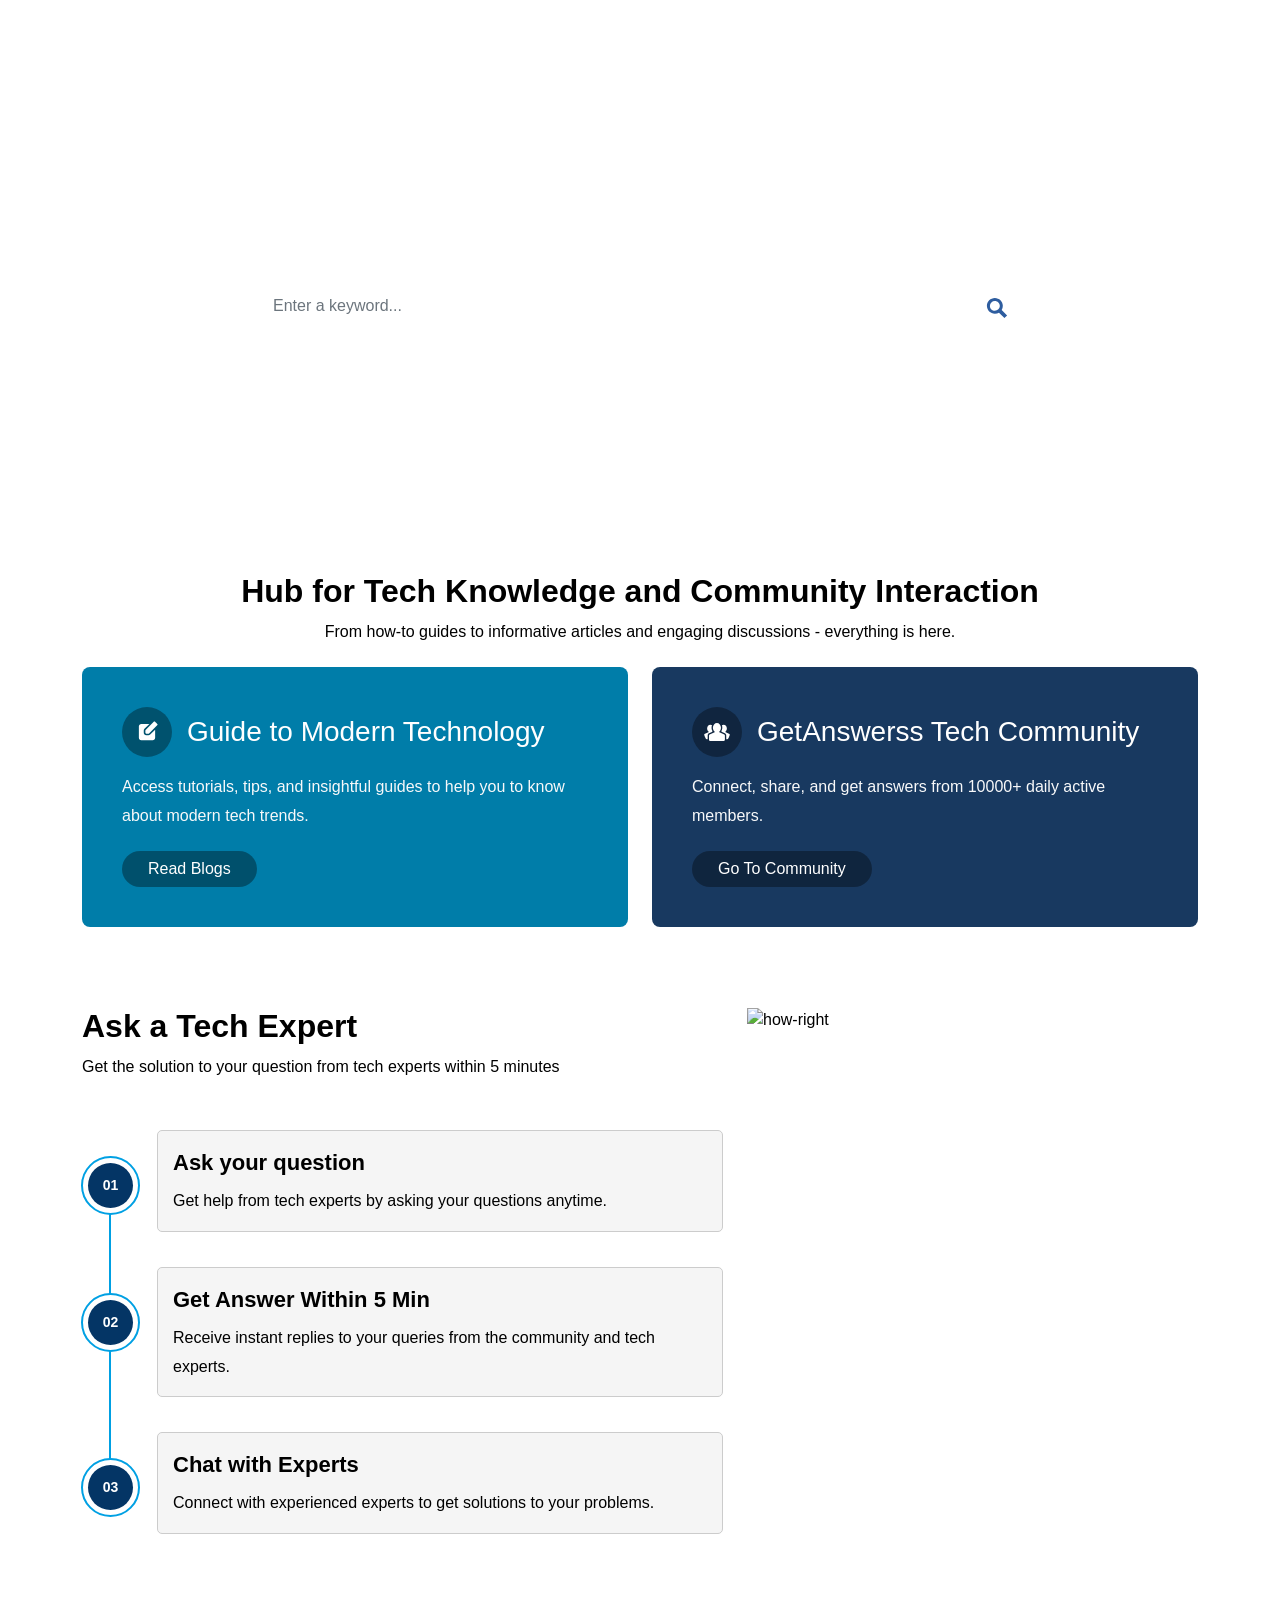
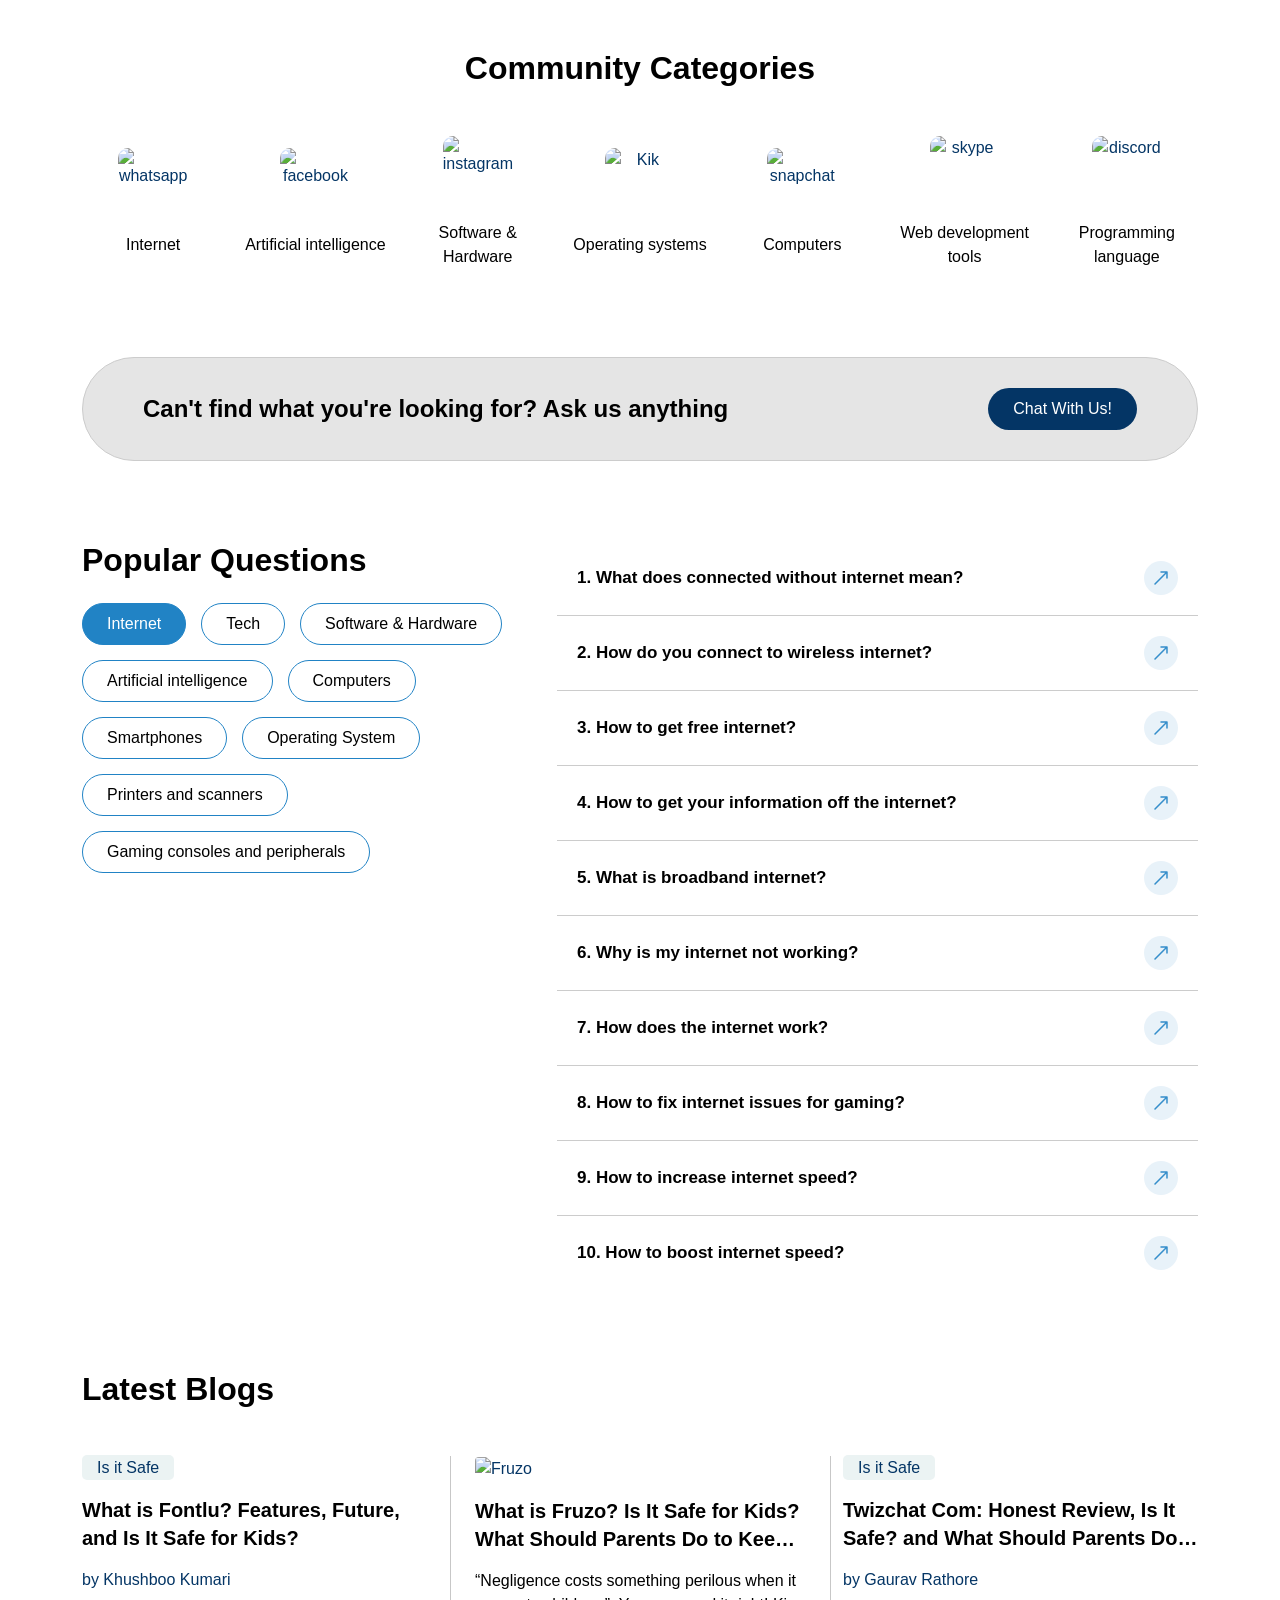
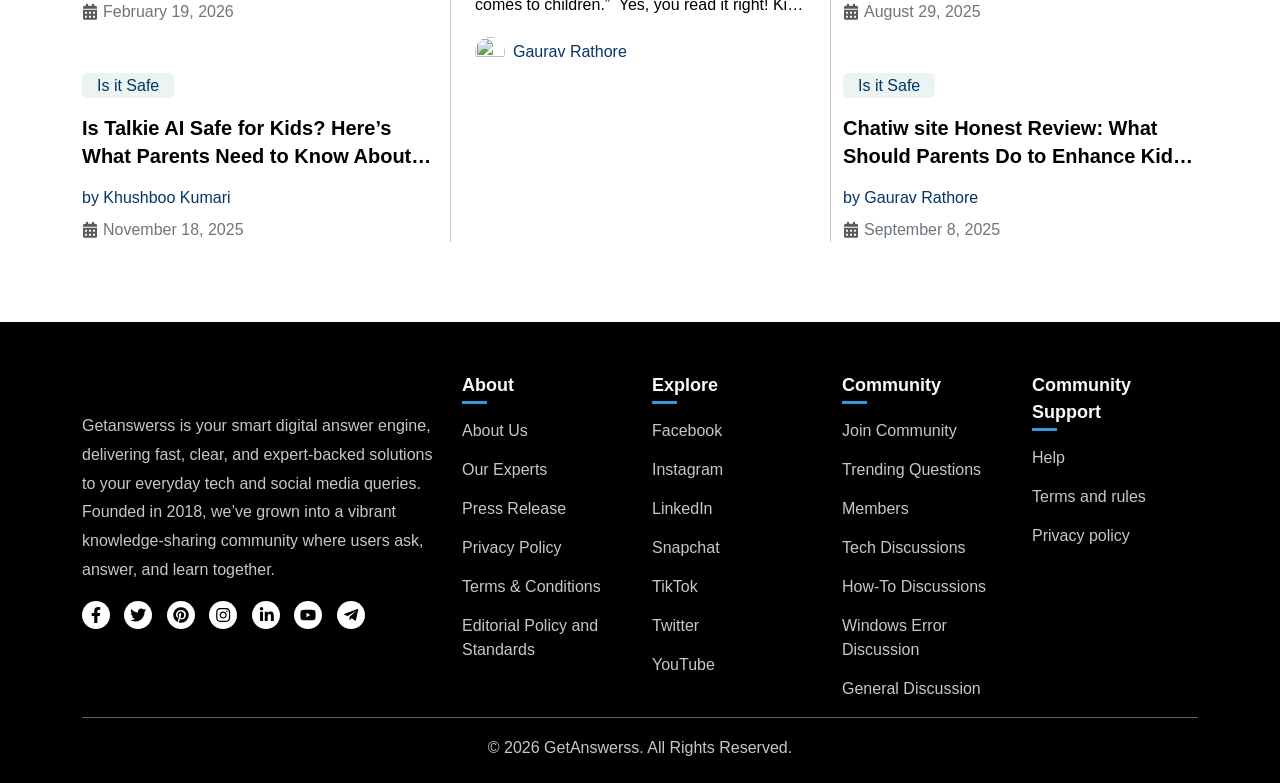
==== commit aeb6f08b: "HomePage Section Changed" ====
--- a/index.html
+++ b/index.html
@@ -114,9 +114,9 @@
                 here.
             </p>
             <div class="row">
-                <div class="col-lg-6 p-0">
-                    <div class="blue-box flex text-center">
-                        <div class="icon-sec mb-3 d-flex justify-content-center align-items-center">
+                <div class="col-lg-6">
+                    <div class="blue-box">
+                        <div class="icon-sec mb-3 flex align-items-center">
                             <svg height="50" width="50" xmlns="http://www.w3.org/2000/svg" viewBox="0 0 2 2"
                                 xml:space="preserve" fill="#fff">
                                 <path
@@ -134,9 +134,9 @@
                         <a href="https://getanswerss.com/blogs" class="btn btn-a"> Read Blogs</a>
                     </div>
                 </div>
-                <div class="col-lg-6 p-0">
-                    <div class="green-box flex text-center">
-                        <div class="icon-sec mb-3 d-flex justify-content-center align-items-center">
+                <div class="col-lg-6">
+                    <div class="green-box">
+                        <div class="icon-sec mb-3 flex align-items-center">
                             <svg xmlns="http://www.w3.org/2000/svg" width="50" height="50" viewBox="0 0 75 75"
                                 xml:space="preserve" fill="#fff">
                                 <path
@@ -162,17 +162,30 @@
                         Ask a Tech Expert
                     </h2>
                     <p class="mb-5">Get the solution to your question from tech experts within 5 minutes</p>
-                    <div class="how-points">
-                        <span>1. Ask your question</span>
-                        <p class="mt-2">Get help from tech experts by asking your questions anytime.</p>
-                    </div>
-                    <div class="how-points">
-                        <span>2. Get Answer Within 5 Min</span>
-                        <p class="mt-2">Receive instant replies to your queries from the community and tech experts.</p>
-                    </div>
-                    <div class="how-points">
-                        <span>3. Chat with Experts</span>
-                        <p class="mt-2">Connect with experienced experts to get solutions to your problems. </p>
+                    <div class="process-points">
+                        <div class="how-points">
+                            <span>Ask your question</span>
+                            <p class="mt-2 mb-0">Get help from tech experts by asking your questions anytime.</p>
+                            <div class="outline step-number">
+                                <div>01</div>
+                            </div>
+                        </div>
+                        <div class="how-points">
+                            <span>Get Answer Within 5 Min</span>
+                            <p class="mt-2 mb-0">Receive instant replies to your queries from the community and tech
+                                experts.</p>
+                            <div class="outline step-number">
+                                <div>02</div>
+                            </div>
+                        </div>
+                        <div class="how-points">
+                            <span>Chat with Experts</span>
+                            <p class="mt-2 mb-0">Connect with experienced experts to get solutions to your problems.
+                            </p>
+                            <div class="outline step-number">
+                                <div>03</div>
+                            </div>
+                        </div>
                     </div>
                 </div>
                 <div class="col-lg-5">
@@ -1800,13 +1813,14 @@
                 <div class="col-lg-4">
                     <div class="rd-card">
                         <div class="rd-content">
-                            <a href="https://radarro.com/category/is-it-safe/" class="category-b">
+                            <a href="https://radarro.com/category/is-it-safe/" class="category-b fw-500">
                                 Is it Safe
                             </a><a href="https://radarro.com/fontlu/" class="d-block web-a title rd-textflow"
                                 aria-label="post-url">
                                 What is Fontlu? Features, Future, and Is It Safe for Kids?
                             </a>
-                            <a href="https://radarro.com/author/khushboo-kumari/" class="d-block mb-2"> by Khushboo
+                            <a href="https://radarro.com/author/khushboo-kumari/" class="d-block mb-2 fw-500"> by
+                                Khushboo
                                 Kumari </a>
                             <div class="d-flex align-items-center justify-content-between">
                                 <span class="d-flex align-items-center">
@@ -1823,14 +1837,15 @@
                     </div>
                     <div class="rd-card">
                         <div class="rd-content">
-                            <a href="https://radarro.com/category/is-it-safe/" class="category-b">
+                            <a href="https://radarro.com/category/is-it-safe/" class="category-b fw-500">
                                 Is it Safe
                             </a><a href="https://radarro.com/is-talkie-ai-safe/" class="d-block web-a title rd-textflow"
                                 aria-label="post-url">
                                 Is Talkie AI Safe for Kids? Here’s What Parents Need to Know About This New Age Chatbot
                                 App
                             </a>
-                            <a href="https://radarro.com/author/khushboo-kumari/" class="d-block mb-2"> by Khushboo
+                            <a href="https://radarro.com/author/khushboo-kumari/" class="d-block mb-2 fw-500"> by
+                                Khushboo
                                 Kumari </a>
                             <div class="d-flex align-items-center justify-content-between">
                                 <span class="d-flex align-items-center">
@@ -1862,7 +1877,7 @@
                                 aria-label="post-url">
                                 What is Fruzo? Is It Safe for Kids? What Should Parents Do to Keep Children Safe?
                             </a>
-                            <p class="text-muted lh-base rd-textflow">
+                            <p class="lh-base rd-textflow">
                                 “Negligence costs something perilous when it comes to children.”&nbsp; Yes, you read it
                                 right! Kids are adopting internet trends faster than you think, resulting in accessing
                                 unauthorized sites in a…
@@ -1874,7 +1889,7 @@
                                         class="avatar avatar-30 photo img-fluid rounded-circle" height="30" width="30"
                                         decoding="async"></a>
                                 <a href="https://radarro.com/author/gaurav-rathore/" aria-label="author">
-                                    <span class="ps-2 text-muted">Gaurav Rathore</span>
+                                    <span class="ps-2 fw-500">Gaurav Rathore</span>
                                 </a>
                             </div>
                         </div>
@@ -1883,14 +1898,15 @@
                 <div class="col-lg-4">
                     <div class="rd-card">
                         <div class="rd-content">
-                            <a href="https://radarro.com/category/is-it-safe/" class="category-b">
+                            <a href="https://radarro.com/category/is-it-safe/" class="category-b fw-500">
                                 Is it Safe
                             </a><a href="https://radarro.com/twizchat-com/" class="d-block web-a title rd-textflow"
                                 aria-label="post-url">
                                 Twizchat Com: Honest Review, Is It Safe? and What Should Parents Do to Enhance
                                 Children’s Safety?
                             </a>
-                            <a href="https://radarro.com/author/gaurav-rathore/" class="d-block mb-2"> by Gaurav Rathore
+                            <a href="https://radarro.com/author/gaurav-rathore/" class="d-block mb-2 fw-500"> by Gaurav
+                                Rathore
                             </a>
                             <div class="d-flex align-items-center justify-content-between">
                                 <span class="d-flex align-items-center">
@@ -1907,13 +1923,14 @@
                     </div>
                     <div class="rd-card">
                         <div class="rd-content">
-                            <a href="https://radarro.com/category/is-it-safe/" class="category-b">
+                            <a href="https://radarro.com/category/is-it-safe/" class="category-b fw-500">
                                 Is it Safe
                             </a><a href="https://radarro.com/chatiw/" class="d-block web-a title rd-textflow"
                                 aria-label="post-url">
                                 Chatiw site Honest Review: What Should Parents Do to Enhance Kids’ Safety?
                             </a>
-                            <a href="https://radarro.com/author/gaurav-rathore/" class="d-block mb-2"> by Gaurav Rathore
+                            <a href="https://radarro.com/author/gaurav-rathore/" class="d-block mb-2 fw-500"> by Gaurav
+                                Rathore
                             </a>
                             <div class="d-flex align-items-center justify-content-between">
                                 <span class="d-flex align-items-center">
--- a/assets/css/style.css
+++ b/assets/css/style.css
@@ -108,7 +108,7 @@
 }
 
 a:hover {
-  /* color: #043565 !important; */
+  color: #043565 !important;
 }
 
 .web-a {
@@ -153,6 +153,11 @@
   position: sticky;
 }
 
+.fw-500 {
+  font-weight: 500;
+}
+
+
 /* ==========================================================================
    04. UTILITY CLASSES
    ========================================================================== */
@@ -203,7 +208,7 @@
   margin-bottom: 0;
 }
 
-@media (min-width: 1400px) {
+/* @media (min-width: 1400px) {
 
   .container,
   .container-lg,
@@ -213,7 +218,7 @@
   .container-xxl {
     max-width: 1160px;
   }
-}
+} */
 
 /* ==========================================================================
    05. BUTTONS
@@ -323,7 +328,7 @@
 .sticked {
   height: 70px;
   background: #fff;
-  border-bottom: 1px solid #0000004d;
+  border-bottom: 1px solid #0000004d !important;
 }
 
 .sticked .navbar-light .navbar-toggler {
@@ -729,23 +734,26 @@
 
 .blue-box,
 .green-box {
+  display: flex;
   flex-direction: column;
-  align-items: center;
+  justify-content: space-between;
+  border-radius: 8px;
 }
 
 .blue-box .btn,
 .green-box .btn {
   margin-top: auto;
+  width: fit-content;
 }
 
 .blue-box {
-  background-color: #2183c5;
+  background-color: #007DA9;
   padding: 40px;
   height: 100%;
 }
 
 .green-box {
-  background-color: #32b56c;
+  background-color: #183960;
   padding: 40px;
   height: 100%;
 }
@@ -867,7 +875,63 @@
    ========================================================================== */
 
 .how-points {
+  position: relative;
   margin-bottom: 35px;
+  background: #CCCCCC33;
+  padding: 15px;
+  border: 1px solid #CCCCCC;
+  border-radius: 5px;
+}
+
+
+
+.step-number {
+  position: absolute;
+  left: -77px;
+  top: 25px;
+  /* border-radius: 50%;
+    background: #043565; */
+  color: #fff;
+  display: flex;
+  align-items: center;
+  justify-content: center;
+  z-index: 1;
+}
+
+.process-points {
+  position: relative;
+  margin: 0 auto;
+  padding-left: 75px;
+}
+
+.process-points::before {
+  content: '';
+  position: absolute;
+  left: 27px;
+  top: 27px;
+  bottom: 50px;
+  width: 2px;
+  background: #00A0E3;
+}
+
+.outline {
+  border: 2px solid #00A0E3;
+  padding: 5px;
+  background: white;
+  border-radius: 50%;
+}
+
+.outline>div {
+  display: flex;
+  justify-content: center;
+  align-items: center;
+  border-radius: 50%;
+  background: #043565;
+  font-weight: 600;
+  font-size: 14px;
+  color: #fff;
+  width: 45px;
+  height: 45px;
 }
 
 .how-points span {
